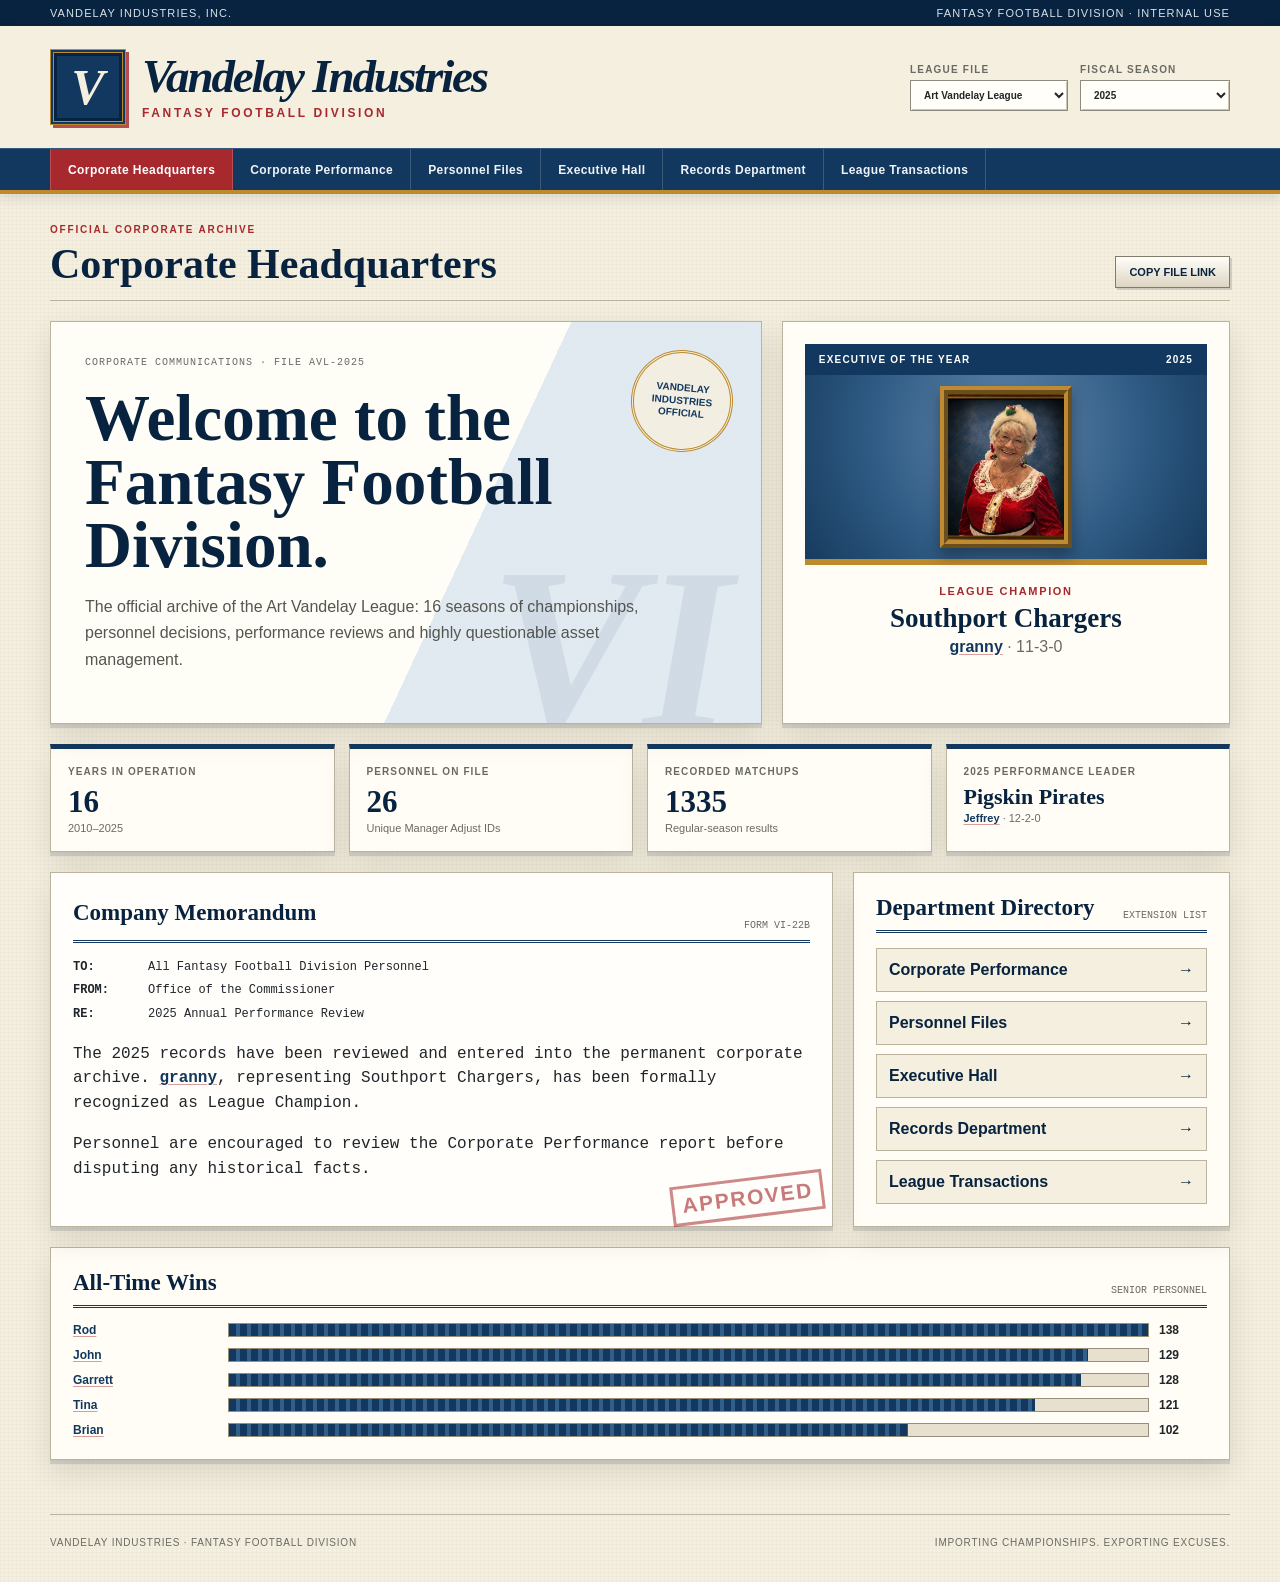
==== index.html @ 92fb3b3c "Deploy League Legacy Version 2" ====
<!doctype html>
<html lang="en">
<head>
  <meta charset="utf-8">
  <meta name="viewport" content="width=device-width, initial-scale=1">
  <meta name="description" content="Vandelay Industries Fantasy Football Division — official league archive.">
  <title>Vandelay Industries | Fantasy Football Division</title>
  <link rel="stylesheet" href="styles.css">
</head>
<body>
  <a class="skip-link" href="#content">Skip to league content</a>
  <div class="utility-strip">
    <div class="utility-inner">
      <span>Vandelay Industries, Inc.</span>
      <span class="utility-right">Fantasy Football Division · Internal Use</span>
    </div>
  </div>

  <header class="site-header">
    <div class="header-inner">
      <a class="wordmark" href="#overview" aria-label="Vandelay Industries home">
        <span class="wordmark-v">V</span>
        <span class="wordmark-copy">
          <strong>Vandelay Industries</strong>
          <small>Fantasy Football Division</small>
        </span>
      </a>

      <div class="header-controls">
        <label>
          <span>League File</span>
          <select id="leagueSelect"></select>
        </label>
        <label>
          <span>Fiscal Season</span>
          <select id="seasonSelect"></select>
        </label>
      </div>
    </div>

    <nav class="main-nav" aria-label="Primary navigation">
      <div class="nav-inner">
        <button class="nav-link active" data-view="overview">Corporate Headquarters</button>
        <button class="nav-link" data-view="standings">Corporate Performance</button>
        <button class="nav-link" data-view="managers">Personnel Files</button>
        <button class="nav-link" data-view="history">Executive Hall</button>
        <button class="nav-link" data-view="records">Records Department</button>
        <button class="nav-link" data-view="transactions">League Transactions</button>
      </div>
    </nav>
  </header>

  <main class="page-shell">
    <div class="page-heading">
      <div>
        <p class="kicker">Official corporate archive</p>
        <h1 id="pageTitle">Corporate Headquarters</h1>
      </div>
      <button id="shareButton" class="office-button">Copy File Link</button>
    </div>
    <section id="content" class="content" tabindex="-1" aria-live="polite"></section>
  </main>

  <footer class="site-footer">
    <div>Vandelay Industries · Fantasy Football Division</div>
    <div>Importing Championships. Exporting Excuses.</div>
  </footer>

  <script src="data/league-data.js"></script>
  <script src="app.js"></script>
</body>
</html>
---- styles.css ----
:root {
  --navy: #12385f;
  --navy-dark: #08233f;
  --navy-soft: #dce6ef;
  --red: #a7282d;
  --gold: #bd8a2c;
  --gold-light: #e3c97f;
  --paper: #f4efdf;
  --paper-deep: #e9e0c9;
  --ink: #20252a;
  --muted: #6a6a64;
  --line: #bcb39e;
  --white: #fffdf6;
  --shadow: 0 4px 0 rgba(8,35,63,.13), 0 12px 28px rgba(42,35,24,.12);
}

* { box-sizing: border-box; }
html { scroll-behavior: smooth; }
body {
  margin: 0;
  min-width: 320px;
  color: var(--ink);
  font-family: Arial, Helvetica, sans-serif;
  background-color: var(--paper);
  background-image:
    linear-gradient(rgba(110,94,60,.035) 1px, transparent 1px),
    linear-gradient(90deg, rgba(110,94,60,.025) 1px, transparent 1px);
  background-size: 4px 4px;
}
button, select { font: inherit; }

.utility-strip {
  background: var(--navy-dark);
  color: #d8e1ea;
  font-size: 11px;
  letter-spacing: .1em;
  text-transform: uppercase;
}
.utility-inner,
.header-inner,
.nav-inner,
.page-shell,
.site-footer {
  width: min(1180px, calc(100% - 36px));
  margin: 0 auto;
}
.utility-inner { display: flex; justify-content: space-between; padding: 7px 0; }

.site-header {
  background: var(--paper);
  border-bottom: 4px solid var(--gold);
  box-shadow: 0 4px 12px rgba(32,37,42,.12);
}
.header-inner {
  min-height: 122px;
  display: flex;
  align-items: center;
  justify-content: space-between;
  gap: 28px;
  padding: 18px 0;
}
.wordmark { display: flex; align-items: center; gap: 16px; color: inherit; text-decoration: none; }
.wordmark-v {
  width: 76px;
  height: 76px;
  display: grid;
  place-items: center;
  border: 4px double var(--gold);
  background: var(--navy);
  color: var(--paper);
  font-family: Georgia, "Times New Roman", serif;
  font-size: 50px;
  line-height: 1;
  font-weight: bold;
  font-style: italic;
  box-shadow: inset 0 0 0 3px var(--navy-dark), 3px 3px 0 rgba(167,40,45,.8);
}
.wordmark-copy { display: grid; }
.wordmark-copy strong {
  color: var(--navy-dark);
  font-family: Georgia, "Times New Roman", serif;
  font-size: clamp(28px, 4vw, 47px);
  line-height: .95;
  letter-spacing: -.045em;
  font-style: italic;
}
.wordmark-copy small {
  margin-top: 8px;
  color: var(--red);
  font-size: 12px;
  font-weight: 800;
  letter-spacing: .22em;
  text-transform: uppercase;
}
.header-controls { display: flex; gap: 12px; }
.header-controls label { display: grid; gap: 5px; color: var(--muted); font-size: 10px; font-weight: bold; letter-spacing: .12em; text-transform: uppercase; }
select {
  min-width: 150px;
  border: 1px solid #8d8a7f;
  border-radius: 0;
  background: #fffef8;
  color: var(--ink);
  padding: 8px 28px 8px 9px;
  box-shadow: inset 1px 1px 0 #fff, inset -1px -1px 0 #ccc4b3;
}

.main-nav { background: var(--navy); border-top: 1px solid #31577d; }
.nav-inner { display: flex; overflow-x: auto; }
.nav-link {
  border: 0;
  border-right: 1px solid rgba(255,255,255,.18);
  background: transparent;
  color: #eef3f7;
  padding: 14px 17px 13px;
  white-space: nowrap;
  cursor: pointer;
  font-size: 12px;
  font-weight: 800;
  letter-spacing: .035em;
}
.nav-link:first-child { border-left: 1px solid rgba(255,255,255,.18); }
.nav-link:hover,
.nav-link.active { background: var(--red); color: #fff; }

.page-shell { padding: 30px 0 54px; }
.page-heading {
  display: flex;
  justify-content: space-between;
  align-items: end;
  gap: 20px;
  margin-bottom: 20px;
  padding-bottom: 12px;
  border-bottom: 1px solid var(--line);
}
.kicker { margin: 0 0 5px; color: var(--red); font-size: 10px; font-weight: 900; letter-spacing: .18em; text-transform: uppercase; }
h1, h2, h3 { font-family: Georgia, "Times New Roman", serif; }
h1 { margin: 0; color: var(--navy-dark); font-size: clamp(28px, 4vw, 42px); }
.office-button {
  border: 1px solid #807b6d;
  border-radius: 0;
  background: linear-gradient(#fffef8, #ddd5c3);
  color: var(--navy-dark);
  padding: 9px 13px;
  cursor: pointer;
  font-size: 11px;
  font-weight: 800;
  text-transform: uppercase;
  box-shadow: 2px 2px 0 rgba(0,0,0,.14);
}
.office-button:active { transform: translate(1px,1px); box-shadow: 1px 1px 0 rgba(0,0,0,.14); }

.content { min-height: 520px; }
.headquarters-grid { display: grid; grid-template-columns: 1.35fr .85fr; gap: 20px; }
.corporate-hero,
.paper-panel,
.stat-card,
.file-card {
  border: 1px solid var(--line);
  background: var(--white);
  box-shadow: var(--shadow);
}
.corporate-hero {
  position: relative;
  overflow: hidden;
  min-height: 310px;
  padding: 34px;
  background:
    linear-gradient(115deg, rgba(255,253,246,.98) 0 58%, rgba(220,230,239,.85) 58%),
    var(--white);
}
.corporate-hero::before {
  content: "VI";
  position: absolute;
  right: 4%;
  bottom: -42px;
  color: rgba(18,56,95,.08);
  font-family: Georgia, "Times New Roman", serif;
  font-size: 230px;
  font-style: italic;
  font-weight: bold;
  line-height: 1;
}
.document-code { color: var(--muted); font: 10px/1.4 "Courier New", monospace; letter-spacing: .1em; text-transform: uppercase; }
.hero-title { max-width: 650px; margin: 17px 0 12px; color: var(--navy-dark); font-size: clamp(35px, 5.5vw, 65px); line-height: .98; }
.hero-copy { max-width: 590px; color: #55564f; line-height: 1.65; }
.hero-seal {
  position: absolute;
  right: 28px;
  top: 28px;
  width: 102px;
  height: 102px;
  display: grid;
  place-items: center;
  border: 3px double var(--gold);
  border-radius: 50%;
  color: var(--navy);
  background: rgba(244,239,223,.9);
  font-size: 10px;
  font-weight: 900;
  line-height: 1.25;
  text-align: center;
  text-transform: uppercase;
  transform: rotate(5deg);
}

.champion-panel { padding: 0; overflow: hidden; }
.panel-ribbon {
  display: flex;
  justify-content: space-between;
  align-items: center;
  background: var(--navy);
  color: #fff;
  padding: 10px 14px;
  font-size: 10px;
  font-weight: 900;
  letter-spacing: .12em;
  text-transform: uppercase;
}
.champion-portrait {
  position: relative;
  height: 190px;
  display: grid;
  place-items: center;
  background:
    radial-gradient(circle at 50% 30%, #6388ae 0, #2e5a83 58%, #173b5e 100%);
  border-bottom: 6px solid var(--gold);
}
.portrait-placeholder {
  width: 120px;
  height: 145px;
  display: grid;
  place-items: center;
  border: 8px ridge #bf8b32;
  background: #e8e0ce;
  color: var(--navy-dark);
  font-family: Georgia, serif;
  font-size: 45px;
  font-weight: bold;
  box-shadow: 0 8px 14px rgba(0,0,0,.35);
}
.champion-copy { padding: 20px; text-align: center; }
.champion-copy .year { color: var(--red); font-size: 11px; font-weight: 900; letter-spacing: .15em; text-transform: uppercase; }
.champion-copy h2 { margin: 6px 0 4px; color: var(--navy-dark); font-size: 27px; }
.champion-copy p { margin: 0; color: var(--muted); }

.stats-grid { display: grid; grid-template-columns: repeat(4, 1fr); gap: 14px; margin: 20px 0; }
.stat-card { padding: 17px; border-top: 5px solid var(--navy); }
.stat-label { color: var(--muted); font-size: 10px; font-weight: 900; letter-spacing: .11em; text-transform: uppercase; }
.stat-value { margin: 7px 0 2px; color: var(--navy-dark); font-family: Georgia, serif; font-size: 31px; font-weight: bold; }
.stat-note { color: var(--muted); font-size: 11px; }

.lower-grid { display: grid; grid-template-columns: 1.35fr .65fr; gap: 20px; }
.paper-panel { padding: 22px; }
.panel-heading {
  display: flex;
  justify-content: space-between;
  align-items: end;
  gap: 12px;
  margin-bottom: 15px;
  padding-bottom: 9px;
  border-bottom: 3px double var(--navy);
}
.panel-heading h2 { margin: 0; color: var(--navy-dark); font-size: 23px; }
.panel-heading span { color: var(--muted); font: 10px "Courier New", monospace; text-transform: uppercase; }
.memo {
  position: relative;
  min-height: 230px;
  background: #fffefa;
  font-family: "Courier New", monospace;
  line-height: 1.55;
}
.memo::after {
  content: "APPROVED";
  position: absolute;
  right: 8px;
  bottom: 8px;
  border: 3px solid rgba(167,40,45,.55);
  color: rgba(167,40,45,.62);
  padding: 5px 8px;
  font: bold 21px Arial, sans-serif;
  letter-spacing: .08em;
  transform: rotate(-7deg);
}
.memo-meta { display: grid; grid-template-columns: 70px 1fr; gap: 5px; margin-bottom: 18px; font-size: 12px; }
.department-links { display: grid; gap: 9px; }
.department-link {
  display: flex;
  align-items: center;
  justify-content: space-between;
  border: 1px solid var(--line);
  background: var(--paper);
  color: var(--navy-dark);
  padding: 12px;
  cursor: pointer;
  text-align: left;
  font-weight: 800;
}
.department-link:hover { border-color: var(--red); color: var(--red); }

.table-panel { padding: 0; overflow: hidden; }
.table-panel .panel-heading { margin: 0; padding: 18px 20px 11px; }
.table-wrap { overflow-x: auto; }
table { width: 100%; min-width: 760px; border-collapse: collapse; background: #fffef8; }
th {
  background: var(--navy);
  color: #fff;
  font-size: 10px;
  letter-spacing: .1em;
  text-align: left;
  text-transform: uppercase;
}
th, td { padding: 11px 13px; border-right: 1px solid #d2c9b6; border-bottom: 1px solid #d2c9b6; }
tbody tr:nth-child(even) { background: #f3eedf; }
tbody tr:hover { background: #e3ebf2; }
.rank-cell { width: 34px; height: 26px; display: grid; place-items: center; border: 1px solid #9b927f; background: #e8e0ce; font-weight: bold; }
.rank-cell.first { background: var(--gold-light); border-color: var(--gold); }
.manager-cell { display: flex; align-items: center; gap: 10px; font-weight: bold; }
.employee-badge {
  width: 34px;
  height: 38px;
  display: grid;
  place-items: center;
  border: 1px solid var(--navy);
  background: var(--navy-soft);
  color: var(--navy-dark);
  font-size: 11px;
  font-weight: 900;
}
.title-badge { display: inline-block; border: 1px solid var(--gold); background: #f7ecc9; color: #6d4a10; padding: 4px 7px; font-size: 10px; font-weight: 900; text-transform: uppercase; }

.file-grid { display: grid; grid-template-columns: repeat(3, 1fr); gap: 16px; }
.file-card { position: relative; padding: 20px; border-top: 7px solid var(--navy); }
.file-card::before { content: "CONFIDENTIAL"; position: absolute; right: 12px; top: 10px; color: rgba(167,40,45,.45); font-size: 9px; font-weight: 900; transform: rotate(4deg); }
.file-card h3 { margin: 12px 0 7px; color: var(--navy-dark); font-size: 24px; }
.file-card p { margin: 3px 0; color: var(--muted); font-size: 12px; }
.record-grid { display: grid; grid-template-columns: repeat(3, 1fr); gap: 16px; }
.record-card { min-height: 154px; border-left: 9px solid var(--red); }
.record-card .stat-value { font-size: 26px; }
.bar-chart { display: grid; gap: 11px; }
.bar-row { display: grid; grid-template-columns: minmax(100px,145px) 1fr 48px; align-items: center; gap: 10px; font-size: 12px; }
.bar-track { height: 14px; border: 1px solid #978e7b; background: #e8e0ce; }
.bar-fill { display: block; height: 100%; background: repeating-linear-gradient(90deg, var(--navy), var(--navy) 7px, #315f89 7px, #315f89 11px); }
.empty { padding: 40px; color: var(--muted); text-align: center; }

.site-footer {
  display: flex;
  justify-content: space-between;
  gap: 20px;
  padding: 22px 0 34px;
  border-top: 1px solid var(--line);
  color: var(--muted);
  font-size: 10px;
  letter-spacing: .08em;
  text-transform: uppercase;
}

@media (max-width: 900px) {
  .header-inner { align-items: flex-start; flex-direction: column; }
  .header-controls { width: 100%; }
  .header-controls label { flex: 1; }
  .header-controls select { width: 100%; }
  .headquarters-grid, .lower-grid { grid-template-columns: 1fr; }
  .stats-grid { grid-template-columns: repeat(2, 1fr); }
  .file-grid, .record-grid { grid-template-columns: repeat(2, 1fr); }
}
@media (max-width: 620px) {
  .utility-right { display: none; }
  .utility-inner { justify-content: center; }
  .wordmark-v { width: 58px; height: 58px; font-size: 38px; }
  .wordmark-copy strong { font-size: 29px; }
  .wordmark-copy small { font-size: 9px; letter-spacing: .15em; }
  .header-controls { flex-direction: column; }
  .page-heading { align-items: stretch; flex-direction: column; }
  .office-button { align-self: flex-start; }
  .corporate-hero { padding: 25px; }
  .hero-seal { display: none; }
  .stats-grid, .file-grid, .record-grid { grid-template-columns: 1fr; }
  .site-footer { flex-direction: column; }
}


/* Version 2: sortable Corporate Performance controls */
.sortable-th { padding: 0; }
.sort-button {
  width: 100%;
  min-height: 42px;
  display: flex;
  align-items: center;
  justify-content: space-between;
  gap: 10px;
  padding: 10px 12px;
  border: 0;
  background: transparent;
  color: inherit;
  font: inherit;
  font-weight: 700;
  text-align: left;
  text-transform: inherit;
  letter-spacing: inherit;
  cursor: pointer;
}
.sort-button:hover,
.sort-button:focus-visible { background: rgba(255,255,255,.14); outline: none; }
.sort-button span { font-size: 10px; opacity: .8; }
.sortable-th[aria-sort="ascending"] .sort-button,
.sortable-th[aria-sort="descending"] .sort-button { background: rgba(255,255,255,.1); }

/* Version 2 Batch 3: linked personnel dossiers and executive portraits */
a.manager-link { color: var(--navy); font-weight: 800; text-decoration: underline; text-decoration-color: rgba(167,40,45,.45); text-underline-offset: 2px; }
a.manager-link:hover { color: var(--red); }
.champion-photo { width: 132px; height: 162px; object-fit: cover; border: 8px ridge #bf8b32; box-shadow: 0 8px 14px rgba(0,0,0,.35); }
.employee-photo { width: 44px; height: 52px; object-fit: cover; border: 2px solid var(--gold); flex: 0 0 auto; }
.manager-card-link { color: inherit; text-decoration: none; }
.manager-card-link:hover strong { color: var(--red); text-decoration: underline; }
.hall-card { max-width: 360px; text-align: center; }
.hall-portrait-link { display: block; margin: 14px -20px 16px; padding: 18px; background: radial-gradient(circle at 50% 30%,#6388ae 0,#2e5a83 58%,#173b5e 100%); border-bottom: 4px solid var(--gold); }
.hall-portrait { width: 130px; height: 160px; object-fit: cover; border: 6px ridge #bf8b32; box-shadow: 0 8px 14px rgba(0,0,0,.35); }
.title-badge { display: inline-block; }
.all-time-panel { margin-top: 20px; }
.small-stat { font-size: 22px; }
.two-stats { grid-template-columns: repeat(2,1fr); }
.personnel-dossier { display: grid; gap: 20px; }
.dossier-header { position: relative; display: grid; grid-template-columns: 180px 1fr auto; align-items: center; gap: 24px; overflow: hidden; border-top: 7px solid var(--navy); }
.dossier-portrait { width: 170px; height: 208px; object-fit: cover; border: 7px ridge var(--gold); box-shadow: 5px 6px 0 rgba(8,35,63,.16); }
.dossier-identity h2 { margin: 8px 0 2px; color: var(--navy-dark); font-size: clamp(34px,5vw,58px); line-height: 1; }
.dossier-identity p { color: var(--muted); font-weight: 700; }
.dossier-badges { display: flex; flex-wrap: wrap; gap: 8px; }
.dossier-badges span, .tag-list span { border: 1px solid var(--line); background: var(--paper); padding: 6px 9px; color: var(--navy-dark); font-size: 11px; font-weight: 800; }
.dossier-stamp { border: 4px double rgba(167,40,45,.75); color: rgba(167,40,45,.78); padding: 12px; font: 900 18px/1.15 "Courier New",monospace; text-align: center; transform: rotate(-5deg); }
.dossier-stats { margin: 0; }
.dossier-grid { display: grid; grid-template-columns: 1.2fr .8fr; gap: 20px; }
.assignment-card { border-left: 5px solid var(--gold); background: var(--paper); padding: 14px 16px; }
.assignment-card h3 { margin: 0 0 7px; color: var(--navy-dark); font-size: 24px; }
.assignment-card p { margin: 5px 0; line-height: 1.5; }
.secondary-heading { margin-top: 24px; }
.tag-list { display: flex; flex-wrap: wrap; gap: 7px; }
.appointment-row { display: grid; grid-template-columns: 52px 1fr auto; gap: 10px; align-items: center; border-bottom: 1px solid var(--line); padding: 11px 4px; color: var(--ink); text-decoration: none; }
.appointment-row:hover { background: var(--paper); color: var(--red); }
.career-ledger { margin-top: 0; }
.season-jump { border: 0; background: transparent; color: var(--navy); font-weight: 900; text-decoration: underline; cursor: pointer; }
.selected-season-row { background: rgba(189,138,44,.14); }
.empty.compact { min-height: 0; padding: 22px; }
@media (max-width: 820px) { .dossier-header { grid-template-columns: 120px 1fr; } .dossier-portrait { width: 115px; height: 145px; } .dossier-stamp { grid-column: 1 / -1; justify-self: start; } .dossier-grid { grid-template-columns: 1fr; } }
@media (max-width: 560px) { .dossier-header { grid-template-columns: 1fr; text-align: center; } .dossier-portrait { justify-self: center; } .dossier-stamp { justify-self: center; } .dossier-badges { justify-content: center; } .two-stats { grid-template-columns: 1fr; } }

/* Approved Executive Hall portrait treatment */
.executive-portrait,
.employee-photo,
.champion-photo,
.hall-portrait,
.dossier-portrait {
  object-position: center 28%;
  background: #173b5e;
}
.hall-card {
  max-width: 520px;
  border: 1px solid rgba(179,126,35,.65);
  box-shadow: 0 18px 45px rgba(17,10,3,.22);
}
.hall-portrait-link {
  margin: 14px -20px 20px;
  padding: 22px;
  background: linear-gradient(135deg,#21160d,#5a3517 48%,#1a110a);
  border-top: 1px solid #d0a64d;
  border-bottom: 1px solid #d0a64d;
}
.hall-portrait {
  width: min(100%, 360px);
  height: 420px;
  object-fit: cover;
  object-position: center 24%;
  border: 10px ridge #b98428;
  box-shadow: 0 12px 24px rgba(0,0,0,.48), inset 0 0 0 2px #f2d47a;
}

/* Executive Hall — custom portrait treatment */
.executive-hall{max-width:980px;margin:0 auto;padding:28px 34px 38px;border:10px ridge #3a2414;background:radial-gradient(circle at 50% 22%,rgba(112,67,29,.3),transparent 42%),repeating-linear-gradient(90deg,#20140c 0,#2c1b0f 4px,#1b1009 9px);box-shadow:0 20px 42px rgba(0,0,0,.45),inset 0 0 0 2px #8b6422;color:#d9ad54}.hall-masthead{display:grid;grid-template-columns:1fr auto 1fr;gap:22px;align-items:center;text-align:center;text-transform:uppercase}.hall-masthead span{height:2px;background:linear-gradient(90deg,transparent,#d0a23f)}.hall-masthead span:last-child{background:linear-gradient(90deg,#d0a23f,transparent)}.hall-masthead h2{margin:0;font-family:Georgia,serif;font-size:clamp(2.2rem,6vw,4.4rem);font-weight:500;letter-spacing:.1em;text-shadow:0 3px 2px #000}.hall-masthead p{margin:3px 0 18px;letter-spacing:.18em;font-family:Georgia,serif}.champion-plaque{max-width:760px;margin:auto}.hall-frame{padding:18px;border:16px ridge #b27a20;background:#0f1721;box-shadow:0 10px 18px #000,inset 0 0 0 4px #e0b95f}.hall-frame a{display:block;aspect-ratio:4/3;overflow:hidden;background:radial-gradient(circle,#315d87,#102d49)}.hall-portrait{width:100%;height:100%;object-fit:cover;object-position:center 35%;border:0;box-shadow:none}.hall-nameplate{position:relative;margin:18px auto 0;padding:14px 36px 16px;max-width:680px;text-align:center;border:5px ridge #9c6d22;background:linear-gradient(145deg,#181817,#080808);box-shadow:0 8px 14px #000;color:#d9ad54;font-family:Georgia,serif;text-transform:uppercase}.hall-nameplate:before,.hall-nameplate:after{content:"";position:absolute;top:14px;width:16px;height:16px;border-radius:50%;background:radial-gradient(circle at 35% 30%,#fff0a0,#b16e00 45%,#3b2100 75%);box-shadow:0 0 0 2px #181000}.hall-nameplate:before{left:16px}.hall-nameplate:after{right:16px}.hall-nameplate h3{margin:0;font-size:clamp(2rem,5vw,3.5rem);font-weight:500;letter-spacing:.08em}.hall-rule{width:70%;height:1px;margin:4px auto 8px;background:#d9ad54}.hall-title{margin:0;font-size:1.25rem;letter-spacing:.08em}.hall-team{margin:5px 0;font-style:italic;font-size:1.15rem}.hall-record{margin:0;font-size:.96rem;letter-spacing:.04em}@media(max-width:650px){.executive-hall{padding:20px 14px 26px}.hall-masthead{grid-template-columns:1fr}.hall-masthead span{display:none}.hall-frame{padding:9px;border-width:9px}.hall-nameplate{padding:12px 26px}.hall-record{font-size:.78rem}}


/* Version 2 final QA and accessibility polish */
.skip-link {
  position: fixed;
  left: 12px;
  top: -60px;
  z-index: 1000;
  padding: 10px 14px;
  background: var(--white);
  color: var(--navy-dark);
  border: 2px solid var(--gold);
  font-weight: 800;
  text-decoration: none;
}
.skip-link:focus { top: 12px; }
button:focus-visible,
select:focus-visible,
a:focus-visible {
  outline: 3px solid var(--gold);
  outline-offset: 2px;
}
.manager-card-link { display: block; border-radius: 1px; }
.manager-card-link:focus-visible { outline-offset: 4px; }
.hall-frame a:focus-visible { outline-color: #f3cf71; outline-offset: 5px; }
@media (prefers-reduced-motion: reduce) {
  html { scroll-behavior: auto; }
  *, *::before, *::after { scroll-behavior: auto !important; transition-duration: .01ms !important; animation-duration: .01ms !important; }
}
@media (max-width: 620px) {
  .utility-inner, .header-inner, .nav-inner, .page-shell, .site-footer { width: min(100% - 22px, 1180px); }
  .nav-inner { width: 100%; padding-inline: 11px; }
  .nav-link { padding-inline: 13px; }
  .panel-heading { align-items: flex-start; flex-direction: column; }
  .appointment-row { grid-template-columns: 48px 1fr; }
  .appointment-row span:last-child { grid-column: 2; }
  .hall-title { font-size: 1rem; }
  .hall-team { font-size: .98rem; }
}
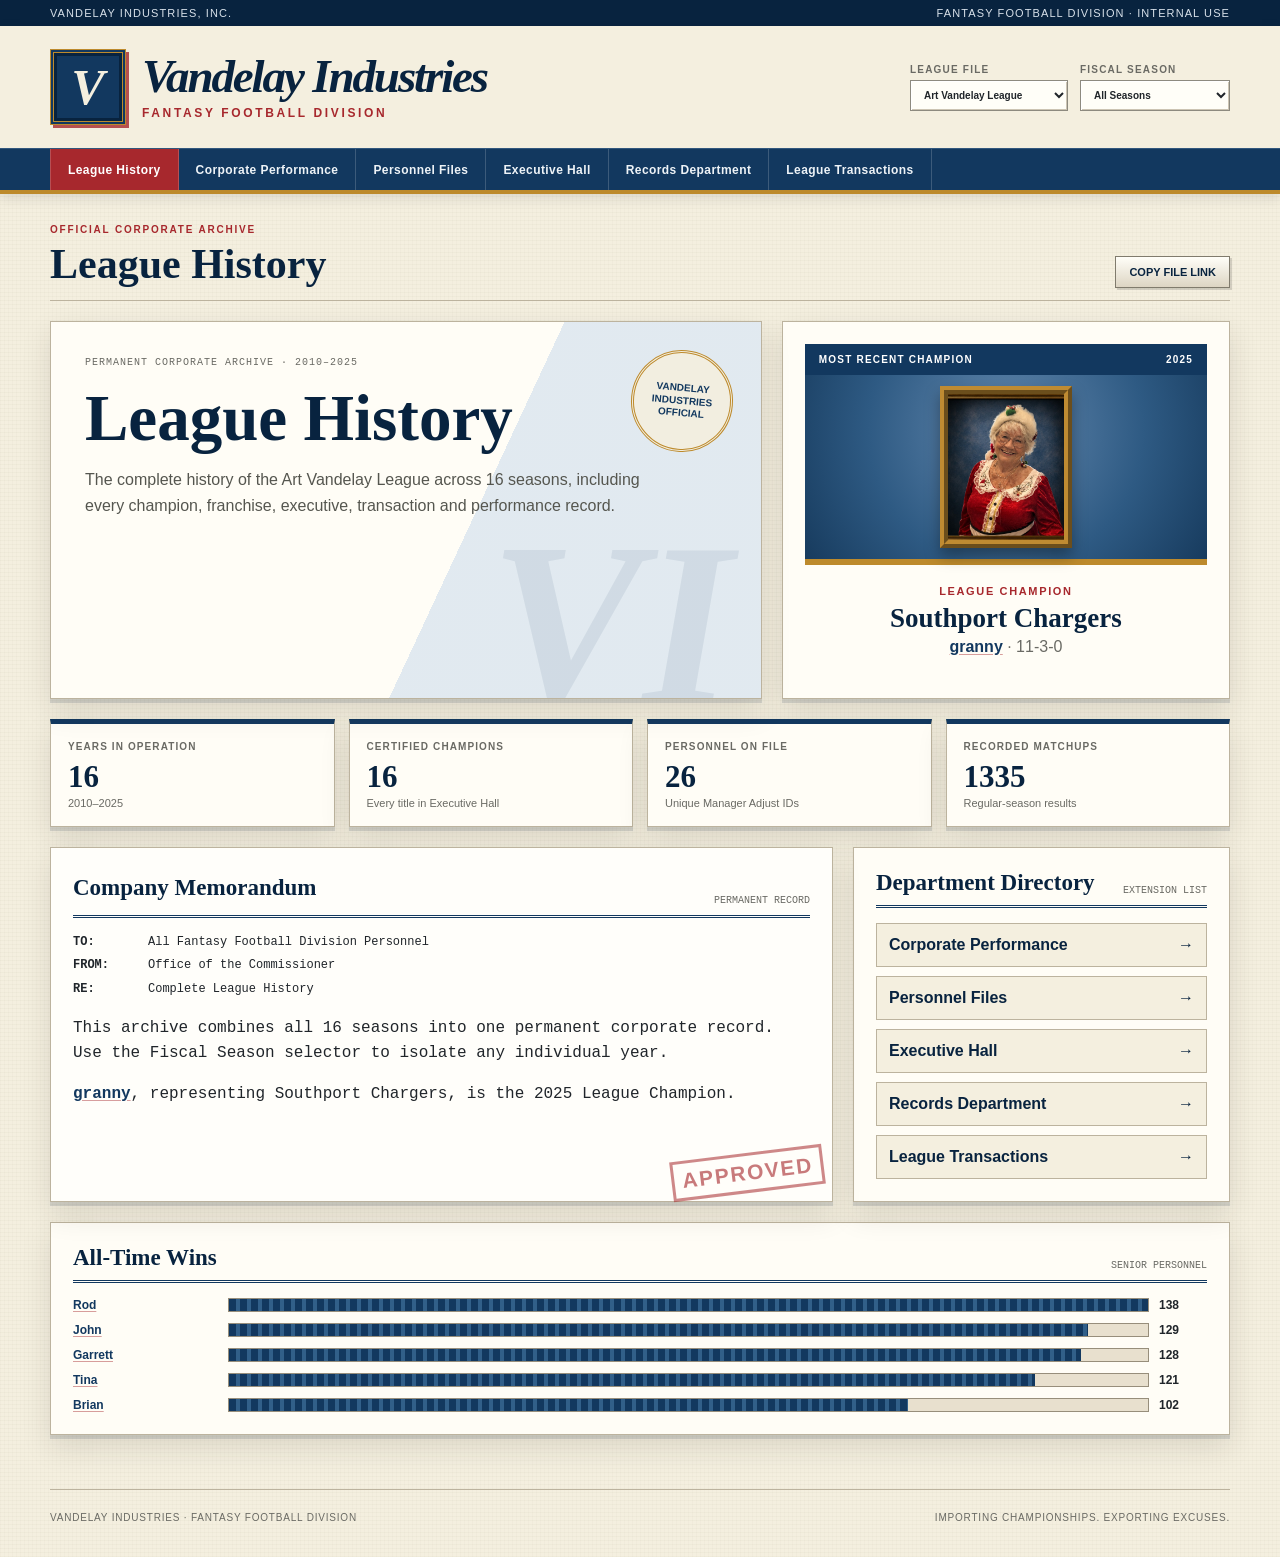
==== commit b0cb583a: "League Legacy v3 - QA Round 1 Fixes" ====
--- a/index.html
+++ b/index.html
@@ -40,7 +40,7 @@
 
     <nav class="main-nav" aria-label="Primary navigation">
       <div class="nav-inner">
-        <button class="nav-link active" data-view="overview">Corporate Headquarters</button>
+        <button class="nav-link active" data-view="overview">League History</button>
         <button class="nav-link" data-view="standings">Corporate Performance</button>
         <button class="nav-link" data-view="managers">Personnel Files</button>
         <button class="nav-link" data-view="history">Executive Hall</button>
@@ -54,7 +54,7 @@
     <div class="page-heading">
       <div>
         <p class="kicker">Official corporate archive</p>
-        <h1 id="pageTitle">Corporate Headquarters</h1>
+        <h1 id="pageTitle">League History</h1>
       </div>
       <button id="shareButton" class="office-button">Copy File Link</button>
     </div>
--- a/styles.css
+++ b/styles.css
@@ -514,3 +514,40 @@
   .hall-title { font-size: 1rem; }
   .hall-team { font-size: .98rem; }
 }
+
+/* Version 2.1 — all-seasons history and cleaner personnel dossiers */
+.dossier-header { grid-template-columns: 108px 1fr auto; }
+.dossier-id-card {
+  width: 92px;
+  min-height: 112px;
+  display: grid;
+  place-items: center;
+  align-content: center;
+  gap: 8px;
+  padding: 10px 8px;
+  border: 3px double var(--navy);
+  background: linear-gradient(160deg, #f8f2df, #e8dcc0);
+  box-shadow: 4px 5px 0 rgba(8,35,63,.14);
+  color: var(--navy-dark);
+  font-family: Georgia, serif;
+}
+.dossier-id-card span { font-size: 36px; line-height: 1; font-weight: 800; }
+.dossier-id-card small { max-width: 82px; overflow-wrap: anywhere; text-align: center; font: 700 9px/1.2 "Courier New", monospace; }
+.co-owner-line { padding: 8px 10px; border: 1px solid var(--gold); background: rgba(189,138,44,.12); }
+.hall-gallery { display: grid; grid-template-columns: repeat(2, minmax(0, 1fr)); gap: 32px 24px; align-items: start; }
+.hall-gallery.single { grid-template-columns: minmax(0, 760px); justify-content: center; }
+.hall-gallery .champion-plaque { width: 100%; margin: 0; }
+.hall-gallery:not(.single) .hall-frame { padding: 10px; border-width: 10px; }
+.hall-gallery:not(.single) .hall-nameplate { padding: 12px 30px 14px; }
+.hall-gallery:not(.single) .hall-nameplate h3 { font-size: clamp(1.4rem, 3vw, 2.3rem); }
+.hall-gallery:not(.single) .hall-title { font-size: 1rem; }
+.hall-gallery:not(.single) .hall-record { font-size: .78rem; }
+@media (max-width: 820px) {
+  .dossier-header { grid-template-columns: 90px 1fr; }
+  .dossier-id-card { width: 78px; min-height: 94px; }
+  .hall-gallery { grid-template-columns: 1fr; }
+}
+@media (max-width: 560px) {
+  .dossier-header { grid-template-columns: 1fr; }
+  .dossier-id-card { justify-self: center; }
+}
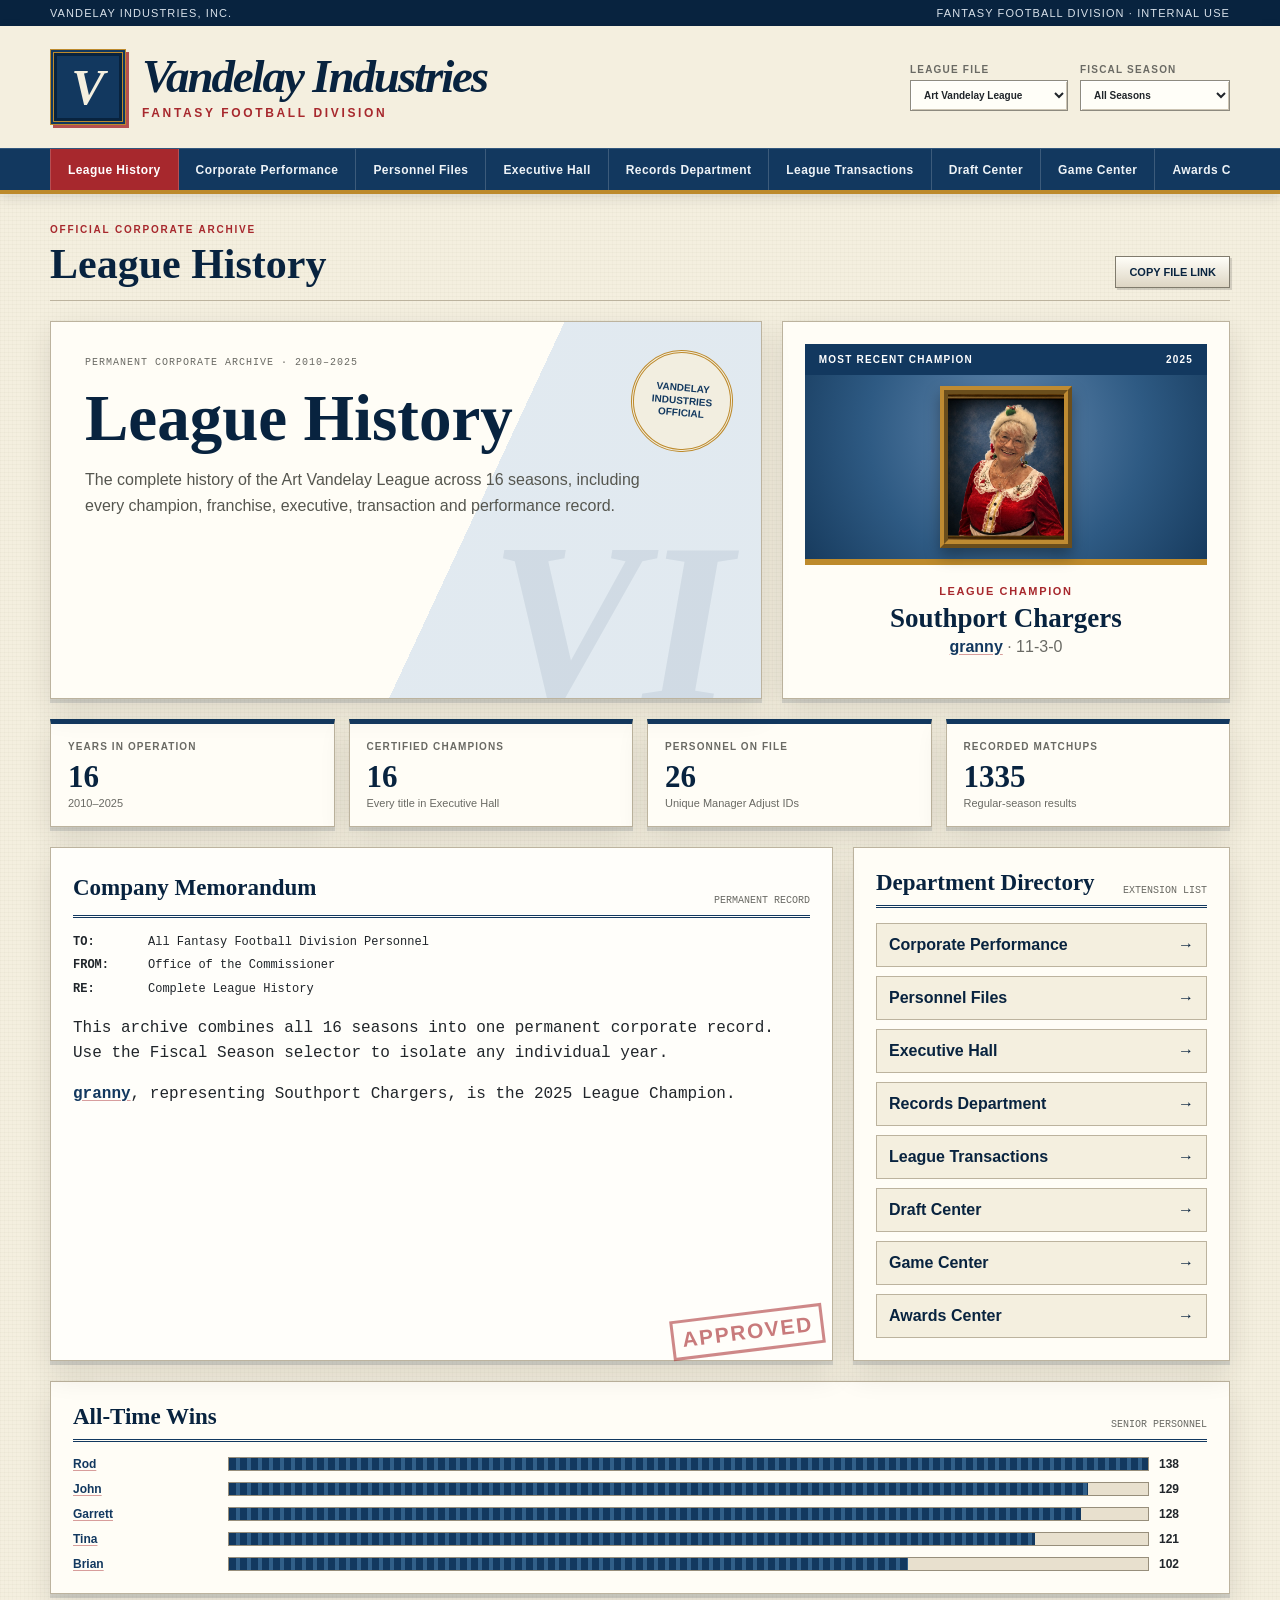
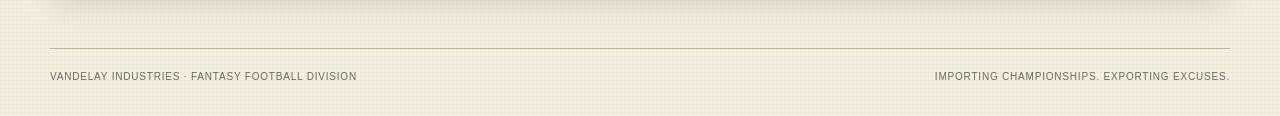
==== commit 969d3e90: "Implement two-theme architecture and Florida Man UI" ====
--- a/index.html
+++ b/index.html
@@ -3,7 +3,7 @@
 <head>
   <meta charset="utf-8">
   <meta name="viewport" content="width=device-width, initial-scale=1">
-  <meta name="description" content="Vandelay Industries Fantasy Football Division — official league archive.">
+  <meta id="siteDescription" name="description" content="Vandelay Industries Fantasy Football Division — official league archive.">
   <title>Vandelay Industries | Fantasy Football Division</title>
   <link rel="stylesheet" href="styles.css">
 </head>
@@ -11,28 +11,29 @@
   <a class="skip-link" href="#content">Skip to league content</a>
   <div class="utility-strip">
     <div class="utility-inner">
-      <span>Vandelay Industries, Inc.</span>
-      <span class="utility-right">Fantasy Football Division · Internal Use</span>
+      <span id="utilityBrand">Vandelay Industries, Inc.</span>
+      <span id="utilityTagline" class="utility-right">Fantasy Football Division · Internal Use</span>
     </div>
   </div>
 
   <header class="site-header">
     <div class="header-inner">
-      <a class="wordmark" href="#overview" aria-label="Vandelay Industries home">
+      <a id="wordmarkLink" class="wordmark" href="#overview" aria-label="Vandelay Industries home">
         <span class="wordmark-v">V</span>
+        <img class="florida-masthead-art" src="assets/branding/league-of-losers-masthead.svg" alt="Florida Man Fantasy Football League — League of Losers">
         <span class="wordmark-copy">
-          <strong>Vandelay Industries</strong>
-          <small>Fantasy Football Division</small>
+          <strong id="brandTitle">Vandelay Industries</strong>
+          <small id="brandSubtitle">Fantasy Football Division</small>
         </span>
       </a>
 
       <div class="header-controls">
         <label>
-          <span>League File</span>
+          <span id="leagueSelectLabel">League File</span>
           <select id="leagueSelect"></select>
         </label>
         <label>
-          <span>Fiscal Season</span>
+          <span id="seasonSelectLabel">Fiscal Season</span>
           <select id="seasonSelect"></select>
         </label>
       </div>
@@ -46,6 +47,10 @@
         <button class="nav-link" data-view="history">Executive Hall</button>
         <button class="nav-link" data-view="records">Records Department</button>
         <button class="nav-link" data-view="transactions">League Transactions</button>
+        <button class="nav-link" data-view="draft">Draft Center</button>
+        <button class="nav-link" data-view="games">Game Center</button>
+        <button class="nav-link" data-view="awards">Awards Center</button>
+        <button class="nav-link" data-view="search">Archive Search</button>
       </div>
     </nav>
   </header>
@@ -53,20 +58,27 @@
   <main class="page-shell">
     <div class="page-heading">
       <div>
-        <p class="kicker">Official corporate archive</p>
+        <p id="pageKicker" class="kicker">Official corporate archive</p>
         <h1 id="pageTitle">League History</h1>
       </div>
       <button id="shareButton" class="office-button">Copy File Link</button>
     </div>
+    <div class="florida-page-decor" aria-hidden="true"><img class="florida-palm florida-palm-left" src="assets/florida/palm.svg" alt=""><img class="florida-palm florida-palm-right" src="assets/florida/palm.svg" alt=""><span class="florida-stamp stamp-one">PUBLIC RECORD</span><span class="florida-stamp stamp-two">QUESTIONABLE DECISIONS</span></div>
     <section id="content" class="content" tabindex="-1" aria-live="polite"></section>
   </main>
 
   <footer class="site-footer">
-    <div>Vandelay Industries · Fantasy Football Division</div>
-    <div>Importing Championships. Exporting Excuses.</div>
+    <div id="footerBrand">Vandelay Industries · Fantasy Football Division</div>
+    <div id="footerTagline">Importing Championships. Exporting Excuses.</div>
+    <div class="florida-footer-scene" aria-hidden="true"><img src="assets/florida/gator-mascot.svg" alt=""><span>NO SHIRT · NO SHOES · NO GOOD DRAFT PICKS</span></div>
   </footer>
 
   <script src="data/league-data.js"></script>
+  <script src="data/archive-data.js"></script>
+  <script src="data/draft-data.js"></script>
+  <script src="data/game-data.js"></script>
+  <script src="data/awards-data.js"></script>
+  <script src="data/search-data.js"></script>
   <script src="app.js"></script>
 </body>
 </html>
--- a/styles.css
+++ b/styles.css
@@ -551,3 +551,887 @@
   .dossier-header { grid-template-columns: 1fr; }
   .dossier-id-card { justify-self: center; }
 }
+
+/* v4 — Personnel Files are intentionally text-only. Portraits remain exclusive to Executive Hall. */
+.manager-cell {
+  grid-template-columns: 1fr;
+}
+.manager-cell .employee-photo {
+  display: none !important;
+}
+
+/* v5 corrections: portrait only on individual files; original Hall cards stay intact */
+.dossier-header { grid-template-columns: 180px 1fr auto; }
+.dossier-portrait-link { display:block; width:170px; align-self:center; }
+.dossier-portrait { display:block; width:170px; height:226px; object-fit:cover; object-position:center top; border:7px ridge var(--gold); box-shadow:5px 6px 0 rgba(8,35,63,.16); background:#173b5e; }
+.hall-original-gallery { display:grid; grid-template-columns:repeat(2,minmax(0,1fr)); gap:28px; align-items:start; }
+.hall-original-gallery.single { grid-template-columns:minmax(0,760px); justify-content:center; }
+.hall-original-card { margin:0; }
+.hall-original-card a { display:block; }
+.hall-original-card img { display:block; width:100%; height:auto; object-fit:contain; border:0; box-shadow:0 14px 24px rgba(0,0,0,.42); }
+@media (max-width:820px){
+  .dossier-header { grid-template-columns:120px 1fr; }
+  .dossier-portrait-link,.dossier-portrait { width:115px; }
+  .dossier-portrait { height:153px; }
+  .hall-original-gallery { grid-template-columns:1fr; }
+}
+@media (max-width:560px){
+  .dossier-header { grid-template-columns:1fr; text-align:center; }
+  .dossier-portrait-link { justify-self:center; }
+}
+
+/* v8 release candidate: championship-driven Executive Hall portrait consistency */
+.hall-gallery .hall-frame a {
+  aspect-ratio: 4 / 5;
+}
+.hall-gallery .hall-portrait {
+  width: 100%;
+  height: 100%;
+  object-fit: cover;
+  object-position: center top;
+}
+
+/* Batch 9 — Draft Center */
+.draft-source-note{margin:0 0 20px;padding:14px 18px;border:1px solid var(--gold);border-left:6px solid var(--gold);background:rgba(189,138,44,.11);font-family:Georgia,serif;line-height:1.5}
+.draft-grid{display:grid;grid-template-columns:minmax(0,1.55fr) minmax(280px,.85fr);gap:22px;margin-top:22px;align-items:start}
+.draft-grid>.table-panel{min-width:0}
+.draft-board{display:grid;gap:9px;padding:18px}
+.draft-slot{display:grid;grid-template-columns:52px minmax(0,1fr) auto;gap:13px;align-items:center;padding:11px 13px;border:1px solid rgba(8,35,63,.25);background:#fbf8ed;box-shadow:2px 2px 0 rgba(8,35,63,.08)}
+.draft-number{display:grid;place-items:center;width:42px;height:42px;border-radius:50%;background:var(--navy);color:#fff;font:800 1.1rem Georgia,serif}
+.draft-slot strong,.draft-slot small{display:block}.draft-slot small{margin-top:3px}.draft-finish{font:700 .75rem/1.2 "Courier New",monospace;text-transform:uppercase;color:var(--navy)}
+.keeper-rating{display:inline-block;padding:3px 7px;border:1px solid currentColor;font:700 .7rem/1 "Courier New",monospace;text-transform:uppercase}.keeper-rating.good{color:#28613d;background:#e8f4eb}.keeper-rating.bad{color:#8b2b24;background:#f8e8e5}.keeper-rating.neutral,.keeper-rating.unrated{color:#665522;background:#f5f0dc}
+.keeper-position-list{padding:8px 18px 18px}.keeper-position-list>div{display:flex;justify-content:space-between;padding:10px 0;border-bottom:1px dotted rgba(8,35,63,.3)}
+@media(max-width:900px){.draft-grid{grid-template-columns:1fr}}@media(max-width:560px){.draft-slot{grid-template-columns:44px 1fr}.draft-finish{grid-column:2}.draft-number{width:36px;height:36px}}
+
+/* Batch 10 — Game Center */
+.game-source-note{margin:0 0 20px;padding:14px 18px;border:1px solid var(--gold);border-left:6px solid var(--navy);background:rgba(8,35,63,.07);font-family:Georgia,serif;line-height:1.5}
+.game-center-grid{display:grid;grid-template-columns:minmax(0,1.6fr) minmax(280px,.8fr);gap:22px;margin-top:22px;align-items:start}
+.game-ledger{padding:12px;display:grid;gap:8px}.game-ledger-row{position:relative;display:grid;grid-template-columns:72px minmax(120px,1fr) 66px 30px 66px minmax(120px,1fr);gap:9px;align-items:center;padding:11px 12px;border:1px solid rgba(8,35,63,.24);background:#fbf8ed}.game-week{font:700 .72rem/1.2 "Courier New",monospace;text-transform:uppercase}.game-team strong,.game-team small{display:block}.game-team small{margin-top:2px;color:#5c6670}.game-team.right{text-align:right}.game-score{padding:6px;text-align:center;border:1px solid rgba(8,35,63,.25);font:800 1.05rem Georgia,serif;background:#eee8d8}.game-score.winner{background:var(--navy);color:#fff}.game-versus{text-align:center;font:700 .68rem "Courier New",monospace}.game-badge{position:absolute;right:7px;top:-7px;padding:2px 6px;background:var(--gold);color:#fff;font:700 .58rem "Courier New",monospace;text-transform:uppercase}
+.weekly-dispatches,.record-game-list{padding:10px 18px 18px;display:grid;gap:8px}.weekly-dispatches article,.record-game-list article{padding:10px 0;border-bottom:1px dotted rgba(8,35,63,.3)}.weekly-dispatches strong,.weekly-dispatches span,.weekly-dispatches small,.record-game-list strong,.record-game-list span,.record-game-list small{display:block}.weekly-dispatches span,.record-game-list span{margin-top:3px}.weekly-dispatches small,.record-game-list small{margin-top:3px;color:#66717b}.game-owner-table{margin-top:22px}
+@media(max-width:980px){.game-center-grid{grid-template-columns:1fr}.game-ledger-row{grid-template-columns:62px 1fr 54px 24px 54px 1fr}}
+@media(max-width:650px){.game-ledger-row{grid-template-columns:52px 1fr 54px}.game-versus{display:none}.game-team.right{grid-column:2;text-align:left}.game-score:nth-of-type(2){grid-column:3}.game-badge{position:static;grid-column:2/4;justify-self:start}.game-week{grid-row:1/3}}
+
+/* Batch 11: Awards Center */
+.award-source-note{margin-bottom:1rem;padding:.8rem 1rem;border-left:4px solid var(--ink,#243044);background:#f4f0e5;font-size:.92rem}
+.award-season-hero,.awards-layout{display:grid;grid-template-columns:1fr 1fr;gap:1rem;margin-bottom:1rem}
+.award-feature{padding:1.4rem;min-height:150px}
+.award-feature h2{margin:.45rem 0;font-family:Georgia,serif;font-size:1.6rem}
+.award-kicker{font-size:.75rem;text-transform:uppercase;letter-spacing:.12em;font-weight:800}
+.champion-award{border-top:7px solid #b08a2e}.sacko-award{border-top:7px solid #6d4c35}
+.award-card-grid{display:grid;grid-template-columns:repeat(4,minmax(0,1fr));gap:1rem;padding:1rem}
+.award-card{border:1px solid #c9c1ad;background:#fffdf6;padding:1rem;display:flex;flex-direction:column;gap:.35rem}
+.award-card span{font-size:.74rem;text-transform:uppercase;letter-spacing:.09em;font-weight:800}.award-card h3{margin:0;font-size:1rem}.award-card strong{font-family:Georgia,serif;font-size:1.7rem}.award-card small{color:#625f58}
+.championship-roll{padding:.5rem 1rem}.championship-roll article{display:grid;grid-template-columns:3.5rem 1fr;gap:.2rem .6rem;padding:.75rem 0;border-bottom:1px solid #ddd3bd}.championship-roll small{grid-column:2;color:#676158}
+@media(max-width:850px){.award-season-hero,.awards-layout{grid-template-columns:1fr}.award-card-grid{grid-template-columns:repeat(2,minmax(0,1fr))}}
+@media(max-width:520px){.award-card-grid{grid-template-columns:1fr}}
+
+/* Batch 12: unified archive search */
+.search-hero{display:flex;justify-content:space-between;gap:2rem;align-items:center;margin-bottom:1rem}.search-hero h2{margin:.15rem 0 .45rem}.search-count{text-align:center;min-width:130px}.search-count strong{display:block;font-family:var(--display-font,Georgia,serif);font-size:2.4rem}.search-count span{font-size:.78rem;text-transform:uppercase;letter-spacing:.08em}.archive-search-controls{display:grid;grid-template-columns:minmax(0,2fr) minmax(190px,1fr);gap:1rem;margin:1rem 0}.archive-search-controls label{display:grid;gap:.35rem;font-size:.78rem;font-weight:700;text-transform:uppercase;letter-spacing:.06em}.archive-search-controls input,.archive-search-controls select{width:100%;padding:.85rem;border:1px solid var(--ink,#222);background:#fff;font:inherit;text-transform:none;letter-spacing:normal}.search-results-heading{display:flex;justify-content:space-between;gap:1rem;align-items:center;border-bottom:2px solid var(--ink,#222);padding:.6rem 0}.search-results-heading span{font-size:.85rem}.archive-search-results{display:grid;grid-template-columns:repeat(2,minmax(0,1fr));gap:.75rem;margin-top:.8rem}.search-result-card{text-align:left;border:1px solid rgba(0,0,0,.25);background:var(--paper,#f7f1df);padding:1rem;display:grid;gap:.25rem;cursor:pointer;transition:transform .15s ease,box-shadow .15s ease}.search-result-card:hover,.search-result-card:focus-visible{transform:translateY(-2px);box-shadow:3px 4px 0 rgba(0,0,0,.18)}.search-result-card strong{font-size:1rem}.search-result-card small{line-height:1.35}.search-result-type{width:max-content;background:var(--ink,#222);color:#fff;padding:.15rem .4rem;font-size:.67rem;text-transform:uppercase;letter-spacing:.08em}@media(max-width:720px){.search-hero{align-items:flex-start}.archive-search-controls,.archive-search-results{grid-template-columns:1fr}.search-results-heading{align-items:flex-start;flex-direction:column;gap:.15rem}}
+
+/* ================================================================
+   LEAGUE THEME BOUNDARY — BATCH 1
+   ----------------------------------------------------------------
+   The selector assigns one of these mutually exclusive body classes:
+   .theme-art-vandelay or .theme-florida-man.
+
+   No visual overrides belong here yet. Keeping these selectors empty
+   guarantees the existing Art Vandelay presentation remains unchanged
+   while later batches can build an independent League of Losers shell.
+   ================================================================ */
+:root[data-league-theme="art-vandelay"],
+body.theme-art-vandelay {
+  --active-league-theme: art-vandelay;
+}
+
+:root[data-league-theme="florida-man"],
+body.theme-florida-man {
+  --active-league-theme: florida-man;
+}
+
+/* ================================================================
+   BATCH 2 — LEAGUE OF LOSERS / FLORIDA MAN SHELL
+   ----------------------------------------------------------------
+   This block replaces only the site chrome when league 5119107 is
+   active. Content components remain shared until Batch 3.
+   ================================================================ */
+body.theme-florida-man {
+  --fl-orange: #f4510b;
+  --fl-orange-hot: #ff6a00;
+  --fl-blue: #0878b9;
+  --fl-blue-dark: #043c61;
+  --fl-night: #061821;
+  --fl-cream: #f4ead2;
+  --fl-sand: #d9bd83;
+  --fl-paper: #efe3c8;
+  --fl-ink: #101417;
+  --fl-line: #1b2529;
+  color: var(--fl-ink);
+  font-family: Arial, Helvetica, sans-serif;
+  background-color: #eadfc5;
+  background-image:
+    radial-gradient(circle at 10% 15%, rgba(255,255,255,.22) 0 1px, transparent 2px),
+    radial-gradient(circle at 70% 40%, rgba(6,24,33,.08) 0 1px, transparent 2px),
+    linear-gradient(rgba(61,48,23,.045) 1px, transparent 1px),
+    linear-gradient(90deg, rgba(61,48,23,.035) 1px, transparent 1px);
+  background-size: 27px 29px, 31px 33px, 5px 5px, 5px 5px;
+}
+
+body.theme-florida-man::before,
+body.theme-florida-man::after {
+  content: "";
+  position: fixed;
+  z-index: -1;
+  pointer-events: none;
+  opacity: .12;
+}
+body.theme-florida-man::before {
+  width: 320px;
+  height: 430px;
+  left: -120px;
+  top: 230px;
+  background:
+    linear-gradient(82deg, transparent 47%, #05344c 48% 52%, transparent 53%) 95px 130px / 110px 270px no-repeat,
+    radial-gradient(ellipse at 50% 100%, #05344c 0 10%, transparent 11%) 10px 0 / 180px 145px repeat-y;
+  transform: rotate(-9deg);
+}
+body.theme-florida-man::after {
+  right: -80px;
+  bottom: 40px;
+  width: 350px;
+  height: 180px;
+  border-radius: 50% 50% 20% 20%;
+  background: #065b80;
+  transform: rotate(-8deg);
+}
+
+body.theme-florida-man .utility-strip {
+  background: var(--fl-night);
+  color: #fff7e4;
+  border-bottom: 3px solid var(--fl-orange);
+  font-family: "Arial Narrow", Arial, sans-serif;
+  font-size: 11px;
+  font-weight: 900;
+  letter-spacing: .14em;
+}
+body.theme-florida-man .utility-inner { padding: 8px 0 7px; }
+body.theme-florida-man .utility-right { color: #63c7f4; }
+
+body.theme-florida-man .site-header {
+  position: relative;
+  border: 0;
+  background: transparent;
+  box-shadow: 0 9px 0 rgba(6,24,33,.13);
+}
+body.theme-florida-man .header-inner {
+  position: relative;
+  width: min(1240px, calc(100% - 24px));
+  min-height: 265px;
+  padding: 0;
+  align-items: stretch;
+  gap: 0;
+}
+body.theme-florida-man .wordmark {
+  position: absolute;
+  inset: 0;
+  display: block;
+  overflow: hidden;
+  border: 5px solid var(--fl-night);
+  border-bottom: 0;
+  background: var(--fl-blue);
+  box-shadow: 7px 8px 0 rgba(6,24,33,.35);
+}
+body.theme-florida-man .wordmark-v,
+body.theme-florida-man .wordmark-copy { display: none; }
+body.theme-florida-man .florida-masthead-art {
+  display: block;
+  width: 100%;
+  height: 100%;
+  object-fit: cover;
+  object-position: center;
+}
+.florida-masthead-art { display: none; }
+
+body.theme-florida-man .header-controls {
+  position: absolute;
+  z-index: 4;
+  right: 24px;
+  bottom: 18px;
+  display: flex;
+  gap: 9px;
+  padding: 9px 10px;
+  border: 3px solid var(--fl-night);
+  background: rgba(244,234,210,.96);
+  box-shadow: 5px 5px 0 rgba(6,24,33,.62);
+  transform: rotate(-1deg);
+}
+body.theme-florida-man .header-controls::before {
+  content: "PICK YOUR POISON";
+  position: absolute;
+  right: 8px;
+  top: -24px;
+  padding: 4px 8px 3px;
+  background: var(--fl-orange);
+  color: white;
+  border: 2px solid var(--fl-night);
+  font-family: Impact, "Arial Black", sans-serif;
+  font-size: 11px;
+  letter-spacing: .08em;
+  transform: rotate(2deg);
+}
+body.theme-florida-man .header-controls label {
+  color: var(--fl-night);
+  font-family: "Arial Narrow", Arial, sans-serif;
+  font-weight: 1000;
+  letter-spacing: .09em;
+}
+body.theme-florida-man select {
+  min-width: 145px;
+  border: 2px solid var(--fl-night);
+  border-radius: 3px;
+  background: #fff8e8;
+  color: var(--fl-night);
+  padding: 8px 28px 8px 9px;
+  box-shadow: 2px 2px 0 rgba(6,24,33,.25);
+  font-weight: 800;
+}
+
+body.theme-florida-man .main-nav {
+  position: relative;
+  z-index: 5;
+  width: min(1240px, calc(100% - 24px));
+  margin: 0 auto;
+  background: #050809;
+  border: 5px solid var(--fl-night);
+  border-top: 0;
+  box-shadow: 7px 8px 0 rgba(6,24,33,.35);
+}
+body.theme-florida-man .nav-inner {
+  width: 100%;
+  display: flex;
+  justify-content: center;
+  background:
+    linear-gradient(90deg, rgba(255,255,255,.035) 1px, transparent 1px);
+  background-size: 14px 100%;
+}
+body.theme-florida-man .nav-link {
+  position: relative;
+  flex: 1 0 auto;
+  border: 0;
+  border-right: 1px solid rgba(255,255,255,.17);
+  color: #fff9e8;
+  padding: 16px 16px 15px;
+  font-family: Impact, "Arial Black", sans-serif;
+  font-size: 14px;
+  font-weight: 400;
+  letter-spacing: .035em;
+  text-transform: uppercase;
+  text-shadow: 2px 2px 0 #000;
+}
+body.theme-florida-man .nav-link:first-child { border-left: 0; }
+body.theme-florida-man .nav-link::after {
+  content: "";
+  position: absolute;
+  left: 18%; right: 18%; bottom: 6px;
+  height: 3px;
+  background: var(--fl-blue);
+  transform: scaleX(0) rotate(-1deg);
+  transition: transform .15s ease;
+}
+body.theme-florida-man .nav-link:hover {
+  color: #fff;
+  background: #113b4d;
+}
+body.theme-florida-man .nav-link.active {
+  color: #fff;
+  background: linear-gradient(135deg, var(--fl-orange-hot), #dc3900);
+  clip-path: polygon(4% 0, 97% 0, 100% 92%, 92% 100%, 4% 96%, 0 12%);
+}
+body.theme-florida-man .nav-link.active::after,
+body.theme-florida-man .nav-link:hover::after { transform: scaleX(1) rotate(-1deg); }
+
+body.theme-florida-man .page-shell {
+  width: min(1240px, calc(100% - 24px));
+  padding: 40px 0 66px;
+}
+body.theme-florida-man .page-heading {
+  position: relative;
+  align-items: center;
+  margin: 0 0 22px;
+  padding: 18px 22px 15px;
+  border: 4px solid var(--fl-night);
+  background:
+    linear-gradient(105deg, #062638 0 76%, #0a1720 76%),
+    #062638;
+  box-shadow: 6px 7px 0 rgba(6,24,33,.25);
+  overflow: visible;
+}
+body.theme-florida-man .page-heading::before {
+  content: "★ ★ ★";
+  position: absolute;
+  left: 18px;
+  bottom: -13px;
+  padding: 2px 10px;
+  color: var(--fl-orange);
+  background: var(--fl-paper);
+  border: 2px solid var(--fl-night);
+  font-size: 13px;
+  letter-spacing: .25em;
+  transform: rotate(-2deg);
+}
+body.theme-florida-man .page-heading::after {
+  content: "FLORIDA VIBES · GRIDIRON ATTITUDE · A LITTLE CHAOS";
+  position: absolute;
+  right: 18px;
+  top: -13px;
+  padding: 5px 9px 4px;
+  color: var(--fl-night);
+  background: #ffd457;
+  border: 2px solid var(--fl-night);
+  font-family: "Arial Narrow", Arial, sans-serif;
+  font-size: 10px;
+  font-weight: 1000;
+  letter-spacing: .08em;
+  transform: rotate(1deg);
+}
+body.theme-florida-man .kicker {
+  color: #59c8f6;
+  font-family: "Arial Narrow", Arial, sans-serif;
+  font-size: 10px;
+  letter-spacing: .18em;
+}
+body.theme-florida-man h1 {
+  color: #fff7e5;
+  font-family: Impact, "Arial Black", sans-serif;
+  font-size: clamp(34px, 5vw, 58px);
+  font-weight: 400;
+  line-height: .93;
+  letter-spacing: .025em;
+  text-transform: uppercase;
+  text-shadow: 4px 4px 0 #000;
+  transform: rotate(-.4deg);
+}
+body.theme-florida-man .office-button {
+  border: 3px solid var(--fl-night);
+  border-radius: 2px;
+  background: var(--fl-cream);
+  color: #a32615;
+  padding: 10px 14px 8px;
+  font-family: Impact, "Arial Black", sans-serif;
+  font-size: 13px;
+  font-weight: 400;
+  letter-spacing: .06em;
+  box-shadow: 4px 4px 0 #000;
+  transform: rotate(1.5deg);
+}
+body.theme-florida-man .office-button:hover { background: #fff; transform: rotate(-1deg) translateY(-1px); }
+
+body.theme-florida-man .content { min-height: 560px; }
+
+body.theme-florida-man .site-footer {
+  position: relative;
+  width: min(1240px, calc(100% - 24px));
+  min-height: 118px;
+  margin: 0 auto 20px;
+  padding: 28px 28px 24px;
+  display: flex;
+  align-items: center;
+  justify-content: space-between;
+  gap: 20px;
+  overflow: hidden;
+  border: 4px solid var(--fl-night);
+  background:
+    linear-gradient(to bottom, #0b7eb6 0 46%, #87d6e7 47% 54%, #e1c078 55% 100%);
+  color: #fff;
+  box-shadow: 7px 8px 0 rgba(6,24,33,.28);
+  font-family: Impact, "Arial Black", sans-serif;
+  font-size: 15px;
+  letter-spacing: .04em;
+  text-shadow: 2px 2px 0 #062638;
+}
+body.theme-florida-man .site-footer::before {
+  content: "";
+  position: absolute;
+  left: -3%; right: -3%; top: 51%;
+  height: 16px;
+  border-radius: 50%;
+  background: rgba(255,255,255,.78);
+  box-shadow: 0 10px 0 rgba(255,255,255,.38);
+  transform: rotate(-1deg);
+}
+body.theme-florida-man .site-footer::after {
+  content: "IT'S NOT WHETHER YOU WIN OR LOSE… IT'S HOW MUCH TRASH TALK YOU BRING.";
+  position: absolute;
+  left: 50%; top: 50%;
+  width: 78%;
+  transform: translate(-50%,-50%) rotate(-1deg);
+  text-align: center;
+  color: #fff;
+  font-family: Georgia, serif;
+  font-size: clamp(17px, 2.5vw, 28px);
+  font-style: italic;
+  letter-spacing: 0;
+  text-shadow: 2px 2px 0 #064367;
+}
+body.theme-florida-man .site-footer > div { opacity: 0; }
+
+@media (max-width: 1050px) {
+  body.theme-florida-man .header-inner { min-height: 225px; }
+  body.theme-florida-man .header-controls { right: 14px; bottom: 14px; transform: scale(.9) rotate(-1deg); transform-origin: bottom right; }
+  body.theme-florida-man .nav-link { padding-inline: 13px; font-size: 12px; }
+}
+@media (max-width: 760px) {
+  body.theme-florida-man .utility-right { display: none; }
+  body.theme-florida-man .header-inner { min-height: 198px; }
+  body.theme-florida-man .florida-masthead-art { object-position: 42% center; }
+  body.theme-florida-man .header-controls {
+    position: relative;
+    right: auto; bottom: auto;
+    width: calc(100% - 20px);
+    margin: 135px 10px 10px;
+    align-self: flex-end;
+    justify-content: center;
+    transform: none;
+  }
+  body.theme-florida-man .header-controls::before { display: none; }
+  body.theme-florida-man .main-nav { border-top: 5px solid var(--fl-night); }
+  body.theme-florida-man .nav-inner { justify-content: flex-start; }
+  body.theme-florida-man .nav-link { flex: 0 0 auto; }
+  body.theme-florida-man .page-heading { align-items: flex-start; flex-direction: column; }
+  body.theme-florida-man .page-heading::after { display: none; }
+  body.theme-florida-man .site-footer::after { width: 92%; font-size: 18px; }
+}
+@media (max-width: 520px) {
+  body.theme-florida-man .header-inner { min-height: 246px; }
+  body.theme-florida-man .wordmark { height: 145px; }
+  body.theme-florida-man .header-controls { margin-top: 154px; display: grid; grid-template-columns: 1fr 1fr; }
+  body.theme-florida-man .header-controls select { min-width: 0; width: 100%; }
+  body.theme-florida-man .page-shell,
+  body.theme-florida-man .site-footer,
+  body.theme-florida-man .main-nav,
+  body.theme-florida-man .header-inner { width: calc(100% - 12px); }
+}
+
+/* =========================================================
+   BATCH 3 — LEAGUE OF LOSERS CORE COMPONENT SYSTEM
+   Every rule below is intentionally scoped to Florida Man.
+   ========================================================= */
+body.theme-florida-man {
+  --fm-blue:#0879b9;
+  --fm-blue-dark:#052b40;
+  --fm-orange:#f15a16;
+  --fm-orange-dark:#b9340d;
+  --fm-cream:#f3ead2;
+  --fm-sand:#dfcfaa;
+  --fm-black:#111719;
+  --fm-green:#3b7c3a;
+  --fm-red:#d72519;
+  --fm-shadow:5px 6px 0 rgba(7,24,31,.32);
+}
+
+body.theme-florida-man .content {
+  position:relative;
+}
+body.theme-florida-man .content::before {
+  content:"CASE FILES · VERIFIED BAD DECISIONS";
+  display:block;
+  margin:0 0 14px;
+  color:rgba(5,43,64,.65);
+  font:800 10px/1.2 "Arial Narrow",Impact,sans-serif;
+  letter-spacing:.18em;
+}
+
+/* Panels are now rugged field boards, not corporate stationery. */
+body.theme-florida-man .paper-panel,
+body.theme-florida-man .stat-card,
+body.theme-florida-man .file-card,
+body.theme-florida-man .corporate-hero {
+  border:3px solid var(--fm-black);
+  border-radius:2px;
+  background:
+    linear-gradient(rgba(21,47,54,.035) 1px,transparent 1px),
+    linear-gradient(90deg,rgba(21,47,54,.03) 1px,transparent 1px),
+    var(--fm-cream);
+  background-size:5px 5px;
+  box-shadow:var(--fm-shadow);
+}
+body.theme-florida-man .paper-panel {
+  position:relative;
+  overflow:hidden;
+}
+body.theme-florida-man .paper-panel::after {
+  content:"";
+  position:absolute;
+  inset:0;
+  pointer-events:none;
+  box-shadow:inset 0 0 30px rgba(70,43,18,.09);
+}
+
+/* Section headers become painted roadside signs. */
+body.theme-florida-man .panel-heading {
+  position:relative;
+  align-items:center;
+  margin:-22px -22px 18px;
+  padding:13px 18px 11px;
+  border:0;
+  border-bottom:4px solid var(--fm-orange);
+  background:
+    linear-gradient(115deg,rgba(255,255,255,.04),transparent 35%),
+    var(--fm-black);
+  color:#fff;
+}
+body.theme-florida-man .panel-heading::before {
+  content:"★";
+  margin-right:8px;
+  color:var(--fm-orange);
+  font-size:16px;
+}
+body.theme-florida-man .panel-heading h2 {
+  margin-right:auto;
+  color:#fff;
+  font-family:Impact,"Arial Narrow",sans-serif;
+  font-size:clamp(21px,3vw,31px);
+  font-weight:400;
+  letter-spacing:.025em;
+  text-transform:uppercase;
+  text-shadow:2px 2px 0 #000;
+}
+body.theme-florida-man .panel-heading span {
+  border:2px solid #fff;
+  background:var(--fm-blue);
+  color:#fff;
+  padding:5px 8px;
+  font:800 10px/1 "Arial Narrow",Arial,sans-serif;
+  letter-spacing:.09em;
+  text-transform:uppercase;
+  transform:rotate(-1deg);
+}
+
+/* Metric cards echo the concept's scoring tiles. */
+body.theme-florida-man .stats-grid {
+  gap:12px;
+}
+body.theme-florida-man .stat-card {
+  position:relative;
+  min-height:132px;
+  padding:18px 15px 14px;
+  border-top:3px solid var(--fm-black);
+  overflow:hidden;
+  text-align:center;
+}
+body.theme-florida-man .stat-card:nth-child(4n+1){background:var(--fm-blue-dark);color:#fff;}
+body.theme-florida-man .stat-card:nth-child(4n+2){background:var(--fm-blue);color:#fff;}
+body.theme-florida-man .stat-card:nth-child(4n+3){background:var(--fm-orange);color:#fff;}
+body.theme-florida-man .stat-card:nth-child(4n){background:#d8ded5;color:var(--fm-black);}
+body.theme-florida-man .stat-card::before {
+  content:"★ ★ ★";
+  display:block;
+  margin-bottom:8px;
+  color:rgba(255,255,255,.55);
+  font-size:9px;
+  letter-spacing:.18em;
+}
+body.theme-florida-man .stat-card:nth-child(4n)::before{color:rgba(5,43,64,.35);}
+body.theme-florida-man .stat-label {
+  color:inherit;
+  opacity:.85;
+  font:900 10px/1.2 "Arial Narrow",Arial,sans-serif;
+}
+body.theme-florida-man .stat-value {
+  margin:7px 0 4px;
+  color:inherit;
+  font-family:Impact,"Arial Narrow",sans-serif;
+  font-size:39px;
+  font-weight:400;
+  letter-spacing:.02em;
+  text-shadow:2px 2px 0 rgba(0,0,0,.18);
+}
+body.theme-florida-man .stat-note {color:inherit;opacity:.82;font-weight:700;}
+
+/* Tables: black scoreboard header, alternating sand rows, orange danger row. */
+body.theme-florida-man .table-panel {padding:22px;}
+body.theme-florida-man .table-wrap {
+  border:2px solid var(--fm-black);
+  background:var(--fm-cream);
+  box-shadow:inset 0 0 0 2px rgba(255,255,255,.35);
+}
+body.theme-florida-man table {border-collapse:collapse;width:100%;}
+body.theme-florida-man thead {
+  background:var(--fm-black);
+  color:#fff;
+}
+body.theme-florida-man th {
+  border-color:#39474c;
+  color:#fff;
+  font:900 10px/1.15 "Arial Narrow",Arial,sans-serif;
+  letter-spacing:.06em;
+  text-transform:uppercase;
+}
+body.theme-florida-man th button {color:#fff;}
+body.theme-florida-man tbody tr:nth-child(odd){background:#f7efd9;}
+body.theme-florida-man tbody tr:nth-child(even){background:#e8dcc1;}
+body.theme-florida-man tbody tr:hover{background:#cfe8ef;}
+body.theme-florida-man td {
+  border-color:#b7a98b;
+  color:#182529;
+  font-weight:600;
+}
+body.theme-florida-man tbody tr:last-child {
+  box-shadow:inset 5px 0 0 var(--fm-orange);
+}
+body.theme-florida-man .rank-cell {
+  min-width:30px;
+  border:2px solid var(--fm-black);
+  border-radius:0;
+  background:#fff;
+  color:var(--fm-black);
+  font-family:Impact,"Arial Narrow",sans-serif;
+  font-size:17px;
+}
+body.theme-florida-man .rank-cell.first {
+  background:var(--fm-orange);
+  color:#fff;
+  box-shadow:2px 2px 0 var(--fm-black);
+}
+
+/* Cards and buttons no longer share the Vandelay office language. */
+body.theme-florida-man .department-link,
+body.theme-florida-man .office-button,
+body.theme-florida-man .search-result-card,
+body.theme-florida-man .tab-button,
+body.theme-florida-man .filter-button {
+  border:2px solid var(--fm-black);
+  border-radius:0;
+  background:var(--fm-blue);
+  color:#fff;
+  box-shadow:3px 3px 0 var(--fm-black);
+  font-family:Impact,"Arial Narrow",sans-serif;
+  letter-spacing:.04em;
+  text-transform:uppercase;
+}
+body.theme-florida-man .department-link:hover,
+body.theme-florida-man .office-button:hover,
+body.theme-florida-man .search-result-card:hover,
+body.theme-florida-man .tab-button:hover,
+body.theme-florida-man .filter-button:hover {
+  background:var(--fm-orange);
+  color:#fff;
+  transform:translate(-1px,-1px);
+  box-shadow:4px 4px 0 var(--fm-black);
+}
+body.theme-florida-man .manager-link {color:#075d8d;font-weight:900;text-decoration-thickness:2px;}
+
+/* Game center resembles a matchup board. */
+body.theme-florida-man .game-source-note,
+body.theme-florida-man .award-source-note {
+  border:3px dashed var(--fm-orange);
+  background:#fff8df;
+  color:var(--fm-black);
+  box-shadow:3px 3px 0 rgba(17,23,25,.18);
+  font-weight:700;
+}
+body.theme-florida-man .game-ledger-row {
+  border:2px solid var(--fm-black);
+  background:#f6edda;
+  box-shadow:2px 2px 0 rgba(17,23,25,.16);
+}
+body.theme-florida-man .game-ledger-row:nth-child(even){background:#e4d7bc;}
+body.theme-florida-man .game-week,
+body.theme-florida-man .game-versus {color:var(--fm-orange-dark);font-weight:900;}
+body.theme-florida-man .game-score {
+  border:2px solid var(--fm-black);
+  background:#fff;
+  color:var(--fm-black);
+  font-family:Impact,"Arial Narrow",sans-serif;
+  font-size:22px;
+}
+body.theme-florida-man .game-score.winner {background:var(--fm-orange);color:#fff;}
+body.theme-florida-man .game-badge {
+  border:2px solid var(--fm-black);
+  background:var(--fm-blue-dark);
+  color:#fff;
+  transform:rotate(-2deg);
+}
+body.theme-florida-man .weekly-dispatches article {
+  border:2px solid var(--fm-black);
+  background:#f1e6cc;
+}
+
+/* Award cards become trophy-case placards. */
+body.theme-florida-man .award-season-hero {gap:16px;}
+body.theme-florida-man .award-feature {
+  min-height:190px;
+  border:4px solid var(--fm-black);
+  text-align:center;
+}
+body.theme-florida-man .champion-award {
+  background:linear-gradient(145deg,#f9e8a7,#d9a62c);
+}
+body.theme-florida-man .sacko-award {
+  background:linear-gradient(145deg,#eadbc2,#9a6d48);
+}
+body.theme-florida-man .award-feature::before {
+  display:block;
+  margin-bottom:8px;
+  font-size:52px;
+  line-height:1;
+}
+body.theme-florida-man .champion-award::before{content:"🏆";}
+body.theme-florida-man .sacko-award::before{content:"🚽";}
+body.theme-florida-man .award-kicker {
+  display:inline-block;
+  border:2px solid var(--fm-black);
+  background:var(--fm-black);
+  color:#fff;
+  padding:5px 9px;
+  font:900 11px/1 "Arial Narrow",Arial,sans-serif;
+  letter-spacing:.1em;
+  text-transform:uppercase;
+}
+body.theme-florida-man .award-feature h2 {
+  color:var(--fm-black);
+  font-family:Impact,"Arial Narrow",sans-serif;
+  font-size:34px;
+  text-transform:uppercase;
+}
+body.theme-florida-man .award-card-grid {gap:12px;}
+body.theme-florida-man .award-card {
+  border:3px solid var(--fm-black);
+  border-radius:0;
+  background:#f4ead0;
+  box-shadow:4px 4px 0 rgba(17,23,25,.2);
+}
+body.theme-florida-man .award-card:nth-child(3n+1){border-top:9px solid var(--fm-blue);}
+body.theme-florida-man .award-card:nth-child(3n+2){border-top:9px solid var(--fm-orange);}
+body.theme-florida-man .award-card:nth-child(3n){border-top:9px solid var(--fm-black);}
+body.theme-florida-man .award-card h3{font-family:Impact,"Arial Narrow",sans-serif;text-transform:uppercase;}
+body.theme-florida-man .championship-roll article {
+  border-left:7px solid var(--fm-orange);
+  background:#ede1c5;
+}
+
+/* Manager directory and record cards use mugshot / evidence styling. */
+body.theme-florida-man .file-card {
+  border-width:3px;
+  background:#eee2c8;
+  transform:rotate(-.25deg);
+}
+body.theme-florida-man .file-card:nth-child(even){transform:rotate(.25deg);}
+body.theme-florida-man .file-card::before {
+  content:"PERSON OF INTEREST";
+  display:block;
+  margin:-1px -1px 12px;
+  padding:6px 8px;
+  background:var(--fm-black);
+  color:#fff;
+  font:900 9px/1 "Arial Narrow",Arial,sans-serif;
+  letter-spacing:.14em;
+  text-align:center;
+}
+body.theme-florida-man .executive-portrait,
+body.theme-florida-man .champion-photo {
+  border:4px solid var(--fm-black);
+  filter:saturate(.9) contrast(1.05);
+}
+
+/* Bars and small data visualizations use Florida colors. */
+body.theme-florida-man .bar-track {border:2px solid var(--fm-black);background:#d7c9aa;}
+body.theme-florida-man .bar-fill {background:linear-gradient(90deg,var(--fm-blue),var(--fm-orange));}
+body.theme-florida-man .bar-row strong {font-family:Impact,"Arial Narrow",sans-serif;font-size:20px;}
+
+/* Responsive handling for the heavier field-board components. */
+@media (max-width:760px){
+  body.theme-florida-man .panel-heading{align-items:flex-start;flex-wrap:wrap;}
+  body.theme-florida-man .panel-heading span{margin-left:24px;}
+  body.theme-florida-man .stat-card{min-height:112px;}
+  body.theme-florida-man .stat-value{font-size:32px;}
+  body.theme-florida-man .table-panel{padding:16px;}
+  body.theme-florida-man .panel-heading{margin:-16px -16px 16px;}
+}
+
+/* ==========================================================
+   BATCH 4 — FLORIDA PERSONALITY, ARTWORK & STORY LAYER
+   All rules remain isolated to the League of Losers theme.
+   ========================================================== */
+body.theme-florida-man .florida-page-decor{display:block;position:absolute;inset:0;pointer-events:none;overflow:hidden;z-index:0}
+.florida-page-decor,.florida-footer-scene{display:none}
+body.theme-florida-man .page-shell{position:relative;overflow:hidden}
+body.theme-florida-man .content,body.theme-florida-man .page-heading{position:relative;z-index:2}
+body.theme-florida-man .florida-palm{position:absolute;width:170px;opacity:.14;filter:saturate(.7)}
+body.theme-florida-man .florida-palm-left{left:-78px;top:310px;transform:rotate(-11deg)}
+body.theme-florida-man .florida-palm-right{right:-90px;top:900px;transform:scaleX(-1) rotate(-8deg)}
+body.theme-florida-man .florida-stamp{position:absolute;border:4px solid rgba(195,65,30,.2);color:rgba(195,65,30,.22);font:900 22px/1 Impact,"Arial Narrow",sans-serif;letter-spacing:2px;padding:9px 14px;text-transform:uppercase;transform:rotate(-8deg)}
+body.theme-florida-man .stamp-one{right:4%;top:530px}
+body.theme-florida-man .stamp-two{left:2%;top:1280px;transform:rotate(7deg)}
+
+body.theme-florida-man .florida-hero-scene{position:relative;min-height:330px;display:grid;grid-template-columns:minmax(0,1fr) 410px;align-items:center;padding:34px 36px 24px;background:linear-gradient(135deg,#f8e7ba 0 54%,#88ccd7 54% 100%);border:5px solid var(--fm-black);box-shadow:10px 10px 0 var(--fm-black);overflow:hidden;margin-bottom:24px}
+body.theme-florida-man .florida-hero-scene:before{content:"";position:absolute;inset:0;background:repeating-linear-gradient(0deg,transparent 0 8px,rgba(7,30,44,.035) 8px 9px);pointer-events:none}
+body.theme-florida-man .florida-hero-scene:after{content:"FLORIDA";position:absolute;right:-16px;top:5px;font:900 92px/1 Impact,"Arial Narrow",sans-serif;color:rgba(255,255,255,.25);transform:rotate(5deg)}
+body.theme-florida-man .florida-hero-copy{position:relative;z-index:2;max-width:700px}
+body.theme-florida-man .sunshine-tag{display:inline-block;background:var(--fm-orange);color:#fff;border:3px solid var(--fm-black);padding:8px 12px;font:900 12px/1.1 Arial,sans-serif;letter-spacing:1.4px;text-transform:uppercase;transform:rotate(-1deg)}
+body.theme-florida-man .florida-hero-copy h2{font:900 clamp(45px,7vw,86px)/.82 Impact,"Arial Narrow",sans-serif;letter-spacing:1px;text-transform:uppercase;color:var(--fm-black);margin:22px 0 15px;text-shadow:3px 3px 0 #fff}
+body.theme-florida-man .florida-hero-copy p{max-width:650px;font:800 18px/1.45 Arial,sans-serif;color:#173747}
+body.theme-florida-man .hero-gator{position:relative;z-index:2;width:440px;max-width:115%;align-self:end;transform:rotate(-3deg) translate(15px,12px)}
+body.theme-florida-man .florida-hero-actions{display:flex;flex-wrap:wrap;gap:10px;margin-top:22px}
+body.theme-florida-man .florida-action{appearance:none;border:3px solid var(--fm-black);background:#fff;color:var(--fm-black);box-shadow:4px 4px 0 var(--fm-black);padding:11px 14px;font:900 13px/1 Arial,sans-serif;letter-spacing:.7px;cursor:pointer;text-transform:uppercase}
+body.theme-florida-man .florida-action:nth-child(2){background:var(--fm-orange);color:#fff}.theme-florida-man .florida-action:nth-child(3){background:var(--fm-blue);color:#fff}
+body.theme-florida-man .florida-action:hover{transform:translate(2px,2px);box-shadow:2px 2px 0 var(--fm-black)}
+
+body.theme-florida-man .florida-alert-ticker{display:flex;gap:26px;align-items:center;overflow:hidden;background:var(--fm-black);color:#fff;border:4px solid var(--fm-black);padding:11px 18px;margin:0 0 24px;font:800 13px/1.2 Arial,sans-serif;text-transform:uppercase;letter-spacing:.6px}
+body.theme-florida-man .florida-alert-ticker strong{background:var(--fm-orange);padding:6px 9px;margin:-6px 0;white-space:nowrap}
+body.theme-florida-man .florida-alert-ticker span{white-space:nowrap}
+
+body.theme-florida-man .florida-feature-grid{display:grid;grid-template-columns:1fr 1fr;gap:22px;margin-bottom:24px}
+body.theme-florida-man .florida-postcard{position:relative;min-height:230px;display:grid;grid-template-columns:160px 1fr;align-items:center;padding:20px;border:5px solid var(--fm-black);box-shadow:8px 8px 0 var(--fm-black);overflow:hidden}
+body.theme-florida-man .florida-postcard img{width:145px;height:165px;object-fit:contain;filter:drop-shadow(4px 5px 0 rgba(7,30,44,.2))}
+body.theme-florida-man .champion-postcard{background:#f4cb45;transform:rotate(-.45deg)}
+body.theme-florida-man .danger-postcard{background:#d5edf0;transform:rotate(.45deg)}
+body.theme-florida-man .postcard-label{font:900 12px/1 Arial,sans-serif;text-transform:uppercase;letter-spacing:1.5px}
+body.theme-florida-man .florida-postcard h2{font:900 clamp(28px,4vw,48px)/.95 Impact,"Arial Narrow",sans-serif;text-transform:uppercase;margin:9px 0;color:var(--fm-black)}
+body.theme-florida-man .florida-postcard p{font-weight:800;margin:0 0 13px}
+body.theme-florida-man .florida-postcard b{display:inline-block;background:var(--fm-black);color:#fff;padding:7px 9px;font-size:11px;letter-spacing:1px;transform:rotate(-1deg)}
+body.theme-florida-man .danger-postcard b{background:var(--fm-orange)}
+
+body.theme-florida-man .florida-news-grid{display:grid;grid-template-columns:minmax(0,1.45fr) minmax(300px,.75fr);gap:24px;margin:26px 0}
+body.theme-florida-man .florida-newspaper{position:relative;background:#f5edda!important;padding:28px 30px 35px!important;transform:rotate(-.25deg)}
+body.theme-florida-man .newspaper-flag{text-align:center;border-top:7px solid var(--fm-black);border-bottom:4px solid var(--fm-black);font:900 clamp(34px,5vw,64px)/1 Impact,"Arial Narrow",sans-serif;letter-spacing:2px;padding:8px 0 5px;text-transform:uppercase}
+body.theme-florida-man .newspaper-date{text-align:center;font:800 10px/1 Arial,sans-serif;text-transform:uppercase;letter-spacing:1.4px;padding:7px;border-bottom:2px solid var(--fm-black)}
+body.theme-florida-man .florida-newspaper h2{font:900 clamp(29px,4vw,52px)/.96 Georgia,serif;text-align:center;text-transform:uppercase;margin:22px auto 12px;max-width:880px}
+body.theme-florida-man .newspaper-deck{text-align:center;font:italic 800 17px/1.35 Georgia,serif;border-bottom:3px double var(--fm-black);padding-bottom:15px}
+body.theme-florida-man .newspaper-columns{columns:2;column-gap:30px;column-rule:1px solid #776d5a;font:700 14px/1.55 Georgia,serif;text-align:justify}
+body.theme-florida-man .newspaper-columns p:first-child:first-letter{float:left;font:900 58px/.78 Georgia,serif;padding:8px 6px 0 0;color:var(--fm-orange)}
+body.theme-florida-man .evidence-stamp{position:absolute;right:24px;bottom:16px;border:4px solid var(--fm-orange);color:var(--fm-orange);padding:8px 12px;font:900 14px/1 Impact,"Arial Narrow",sans-serif;letter-spacing:1.5px;transform:rotate(-7deg)}
+body.theme-florida-man .evidence-locker{background:#8ecbd5!important}
+body.theme-florida-man .evidence-locker .department-link span:first-child{display:flex;align-items:center;gap:10px}
+body.theme-florida-man .evidence-locker .department-link b{display:inline-grid;place-items:center;width:28px;height:28px;background:var(--fm-black);color:#fff;font-size:11px;border-radius:50%}
+body.theme-florida-man .survival-board{background:#f4e1b4!important}
+body.theme-florida-man .survival-rank{display:inline-grid;place-items:center;width:30px;height:30px;border:3px solid var(--fm-black);background:var(--fm-orange);color:#fff;margin-right:9px;font-family:Impact,"Arial Narrow",sans-serif;transform:rotate(-3deg)}
+
+/* Keeper registry becomes a bait-shop price board. */
+body.theme-florida-man .florida-keeper-registry{background:#d9ebd3!important}
+body.theme-florida-man .florida-keeper-registry .panel-heading:after{content:"BAIT · TACKLE · QUESTIONABLE VALUE";display:inline-block;margin-left:auto;background:#f4cb45;color:var(--fm-black);border:3px solid var(--fm-black);padding:7px 9px;font:900 10px/1 Arial,sans-serif;letter-spacing:1px;transform:rotate(2deg)}
+body.theme-florida-man .keeper-rating{border:2px solid var(--fm-black);box-shadow:2px 2px 0 var(--fm-black);font-weight:900;text-transform:uppercase}
+body.theme-florida-man .keeper-rating.good{background:#64ae72;color:#071e2c}.theme-florida-man .keeper-rating.bad{background:#ef7b2d;color:#fff}.theme-florida-man .keeper-rating.neutral{background:#f4cb45;color:#071e2c}.theme-florida-man .keeper-rating.unrated{background:#d5d1c6;color:#071e2c}
+
+/* Trophy Case: actual illustrated hardware and stamped placards. */
+body.theme-florida-man .champion-award,body.theme-florida-man .sacko-award{position:relative;padding-left:155px;min-height:215px;overflow:hidden}
+body.theme-florida-man .champion-award:after,body.theme-florida-man .sacko-award:after{content:"";position:absolute;left:16px;bottom:10px;width:125px;height:170px;background:center/contain no-repeat}
+body.theme-florida-man .champion-award:after{background-image:url("assets/florida/trophy.svg")}
+body.theme-florida-man .sacko-award:after{background-image:url("assets/florida/toilet.svg")}
+body.theme-florida-man .champion-award:before,body.theme-florida-man .sacko-award:before{display:none}
+body.theme-florida-man .award-card{position:relative;overflow:hidden}
+body.theme-florida-man .award-card:after{content:"EVIDENCE";position:absolute;right:-18px;top:12px;border:3px solid rgba(195,65,30,.26);color:rgba(195,65,30,.33);padding:5px 20px;font:900 11px/1 Impact,"Arial Narrow",sans-serif;letter-spacing:1px;transform:rotate(34deg)}
+body.theme-florida-man .championship-roll article:before{content:"🏆";margin-right:8px}
+
+/* Fuller beach-scene footer. */
+body.theme-florida-man .site-footer{min-height:270px;padding-bottom:0;overflow:hidden}
+body.theme-florida-man .florida-footer-scene{display:flex;position:absolute;inset:auto 0 0;min-height:220px;align-items:flex-end;justify-content:center;background:linear-gradient(#91d1dc 0 45%,#f1cf7b 45% 100%);border-top:5px solid var(--fm-black)}
+body.theme-florida-man .florida-footer-scene:before{content:"";position:absolute;inset:42% 0 auto;height:18px;background:repeating-linear-gradient(90deg,#fff 0 35px,#6fb9ca 35px 70px);opacity:.55}
+body.theme-florida-man .florida-footer-scene img{position:absolute;left:4%;bottom:-8px;width:290px;transform:rotate(-2deg)}
+body.theme-florida-man .florida-footer-scene span{position:relative;z-index:2;margin-bottom:30px;background:var(--fm-black);color:#fff;border:4px solid #fff;box-shadow:5px 5px 0 var(--fm-orange);padding:12px 18px;font:900 16px/1 Impact,"Arial Narrow",sans-serif;letter-spacing:1.5px;transform:rotate(-1deg)}
+
+@media(max-width:900px){
+ body.theme-florida-man .florida-hero-scene{grid-template-columns:1fr 285px;padding:25px 25px 18px}.theme-florida-man .hero-gator{width:340px}.theme-florida-man .florida-postcard{grid-template-columns:120px 1fr}.theme-florida-man .florida-postcard img{width:110px}.theme-florida-man .florida-news-grid{grid-template-columns:1fr}.theme-florida-man .florida-footer-scene img{opacity:.65}
+}
+@media(max-width:680px){
+ body.theme-florida-man .florida-hero-scene{display:block;min-height:520px;padding:22px 20px}.theme-florida-man .hero-gator{position:absolute;right:-35px;bottom:-5px;width:320px;opacity:.9}.theme-florida-man .florida-hero-copy{position:relative;z-index:3}.theme-florida-man .florida-hero-copy p{max-width:92%}.theme-florida-man .florida-hero-actions{max-width:230px}.theme-florida-man .florida-feature-grid{grid-template-columns:1fr}.theme-florida-man .florida-postcard{transform:none}.theme-florida-man .newspaper-columns{columns:1}.theme-florida-man .florida-alert-ticker span:last-child{display:none}.theme-florida-man .champion-award,.theme-florida-man .sacko-award{padding-left:120px}.theme-florida-man .champion-award:after,.theme-florida-man .sacko-award:after{width:96px;left:10px}.theme-florida-man .florida-footer-scene img{left:-70px;width:250px;opacity:.45}.theme-florida-man .florida-footer-scene span{margin-left:70px;font-size:13px}
+}
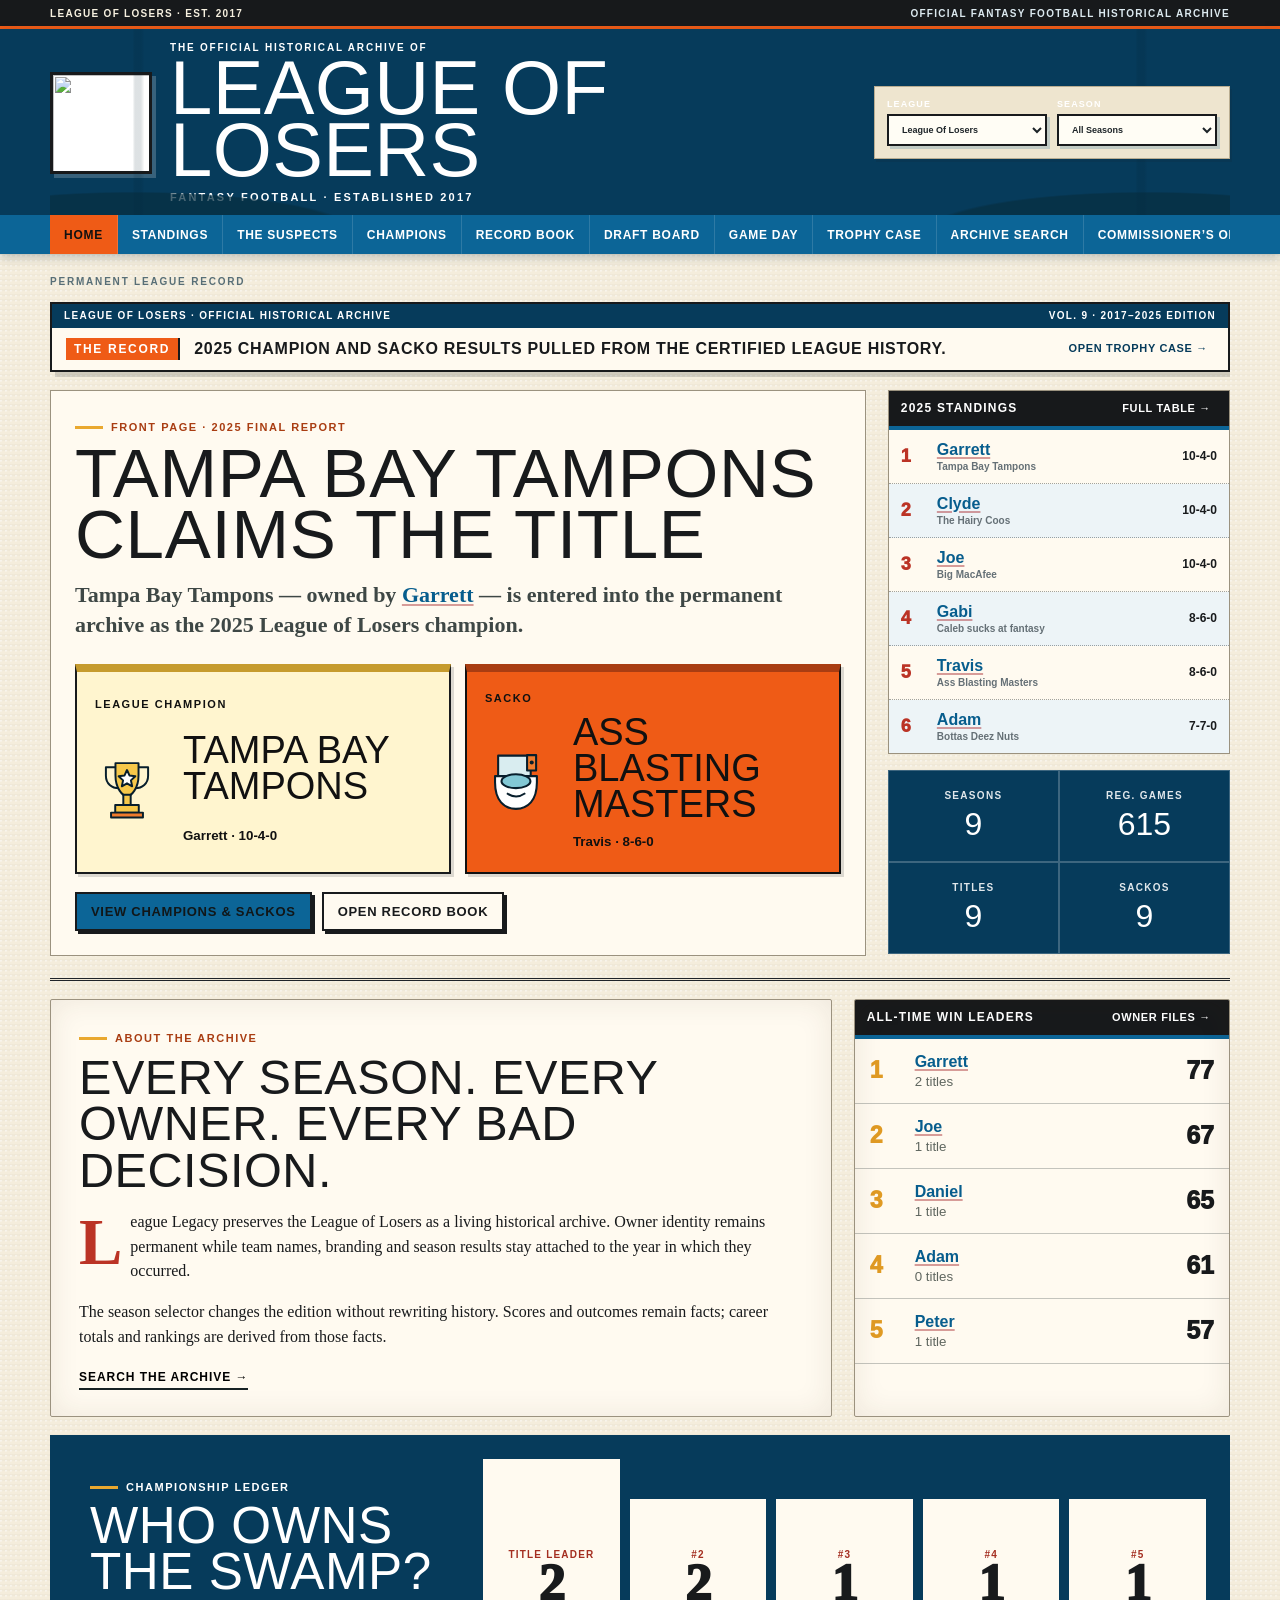
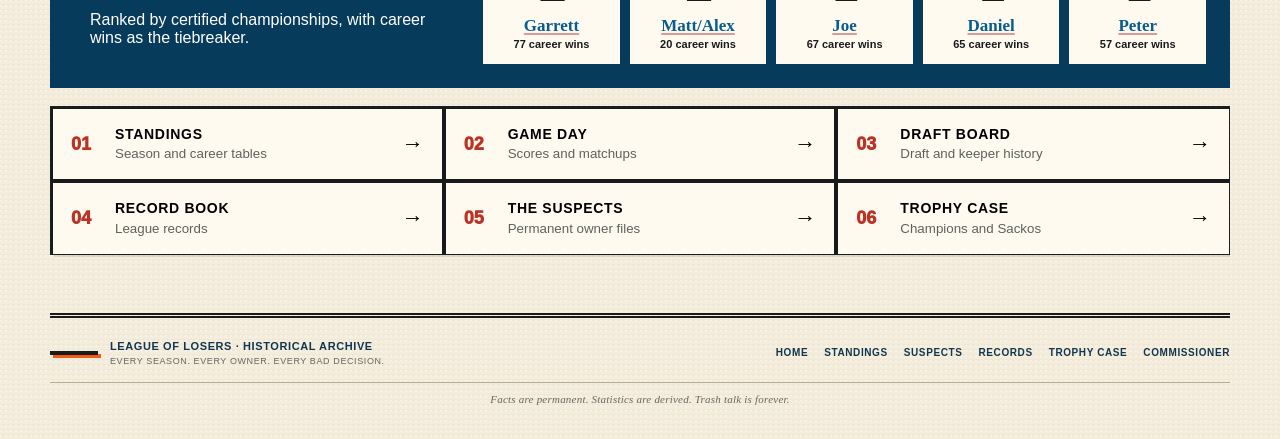
==== commit 08fba2dc: "Everything but data and assets" ====
--- a/index.html
+++ b/index.html
@@ -3,37 +3,37 @@
 <head>
   <meta charset="utf-8">
   <meta name="viewport" content="width=device-width, initial-scale=1">
-  <meta id="siteDescription" name="description" content="Vandelay Industries Fantasy Football Division — official league archive.">
-  <title>Vandelay Industries | Fantasy Football Division</title>
+  <meta id="siteDescription" name="description" content="League of Losers — official fantasy football historical archive.">
+  <title>League of Losers | Historical Archive</title>
   <link rel="stylesheet" href="styles.css">
 </head>
 <body>
   <a class="skip-link" href="#content">Skip to league content</a>
   <div class="utility-strip">
     <div class="utility-inner">
-      <span id="utilityBrand">Vandelay Industries, Inc.</span>
-      <span id="utilityTagline" class="utility-right">Fantasy Football Division · Internal Use</span>
+      <span id="utilityBrand">League of Losers · Est. 2017</span>
+      <span id="utilityTagline" class="utility-right">Official Fantasy Football Historical Archive</span>
     </div>
   </div>
 
   <header class="site-header">
     <div class="header-inner">
-      <a id="wordmarkLink" class="wordmark" href="#overview" aria-label="Vandelay Industries home">
-        <span class="wordmark-v">V</span>
-        <img class="florida-masthead-art" src="assets/branding/league-of-losers-masthead.svg" alt="Florida Man Fantasy Football League — League of Losers">
+      <a id="wordmarkLink" class="wordmark" href="#overview" aria-label="League of Losers home">
+        <img class="archive-logo" src="assets/branding/league-of-losers-logo.jpg" alt="">
         <span class="wordmark-copy">
-          <strong id="brandTitle">Vandelay Industries</strong>
-          <small id="brandSubtitle">Fantasy Football Division</small>
+          <span class="masthead-eyebrow">The Official Historical Archive of</span>
+          <strong id="brandTitle">League of Losers</strong>
+          <small id="brandSubtitle">Fantasy Football · Established 2017</small>
         </span>
       </a>
 
-      <div class="header-controls">
+      <div class="header-controls" aria-label="Archive filters">
         <label>
-          <span id="leagueSelectLabel">League File</span>
+          <span id="leagueSelectLabel">League</span>
           <select id="leagueSelect"></select>
         </label>
         <label>
-          <span id="seasonSelectLabel">Fiscal Season</span>
+          <span id="seasonSelectLabel">Season</span>
           <select id="seasonSelect"></select>
         </label>
       </div>
@@ -41,16 +41,17 @@
 
     <nav class="main-nav" aria-label="Primary navigation">
       <div class="nav-inner">
-        <button class="nav-link active" data-view="overview">League History</button>
-        <button class="nav-link" data-view="standings">Corporate Performance</button>
-        <button class="nav-link" data-view="managers">Personnel Files</button>
-        <button class="nav-link" data-view="history">Executive Hall</button>
-        <button class="nav-link" data-view="records">Records Department</button>
-        <button class="nav-link" data-view="transactions">League Transactions</button>
-        <button class="nav-link" data-view="draft">Draft Center</button>
-        <button class="nav-link" data-view="games">Game Center</button>
-        <button class="nav-link" data-view="awards">Awards Center</button>
+        <button class="nav-link active" data-view="overview">Home</button>
+        <button class="nav-link" data-view="standings">Standings</button>
+        <button class="nav-link" data-view="managers">The Suspects</button>
+        <button class="nav-link" data-view="history">Champions</button>
+        <button class="nav-link" data-view="records">Record Book</button>
+        <button class="nav-link" data-view="transactions">Transactions</button>
+        <button class="nav-link" data-view="draft">Draft Board</button>
+        <button class="nav-link" data-view="games">Game Day</button>
+        <button class="nav-link" data-view="awards">Trophy Case</button>
         <button class="nav-link" data-view="search">Archive Search</button>
+        <button class="nav-link" data-view="office">Commissioner’s Office</button>
       </div>
     </nav>
   </header>
@@ -58,22 +59,37 @@
   <main class="page-shell">
     <div class="page-heading">
       <div>
-        <p id="pageKicker" class="kicker">Official corporate archive</p>
-        <h1 id="pageTitle">League History</h1>
+        <p id="pageKicker" class="kicker">Official league archive</p>
+        <h1 id="pageTitle">Welcome to the Swamp</h1>
       </div>
-      <button id="shareButton" class="office-button">Copy File Link</button>
+      <button id="shareButton" class="office-button">Copy Page Link</button>
     </div>
-    <div class="florida-page-decor" aria-hidden="true"><img class="florida-palm florida-palm-left" src="assets/florida/palm.svg" alt=""><img class="florida-palm florida-palm-right" src="assets/florida/palm.svg" alt=""><span class="florida-stamp stamp-one">PUBLIC RECORD</span><span class="florida-stamp stamp-two">QUESTIONABLE DECISIONS</span></div>
     <section id="content" class="content" tabindex="-1" aria-live="polite"></section>
   </main>
 
   <footer class="site-footer">
-    <div id="footerBrand">Vandelay Industries · Fantasy Football Division</div>
-    <div id="footerTagline">Importing Championships. Exporting Excuses.</div>
-    <div class="florida-footer-scene" aria-hidden="true"><img src="assets/florida/gator-mascot.svg" alt=""><span>NO SHIRT · NO SHOES · NO GOOD DRAFT PICKS</span></div>
+    <div class="footer-main">
+      <div class="footer-identity">
+        <img src="assets/branding/league-of-losers-logo.jpg" alt="">
+        <div>
+          <strong id="footerBrand">League of Losers · Historical Archive</strong>
+          <span id="footerTagline">Every season. Every owner. Every bad decision.</span>
+        </div>
+      </div>
+      <nav class="footer-nav" aria-label="Footer navigation">
+        <a href="#overview">Home</a>
+        <a href="#standings">Standings</a>
+        <a href="#managers">Suspects</a>
+        <a href="#records">Records</a>
+        <a href="#awards">Trophy Case</a>
+        <a href="#office">Commissioner</a>
+      </nav>
+    </div>
+    <p class="footer-note">Facts are permanent. Statistics are derived. Trash talk is forever.</p>
   </footer>
 
   <script src="data/league-data.js"></script>
+  <script src="data/league-of-losers-raw.js"></script>
   <script src="data/archive-data.js"></script>
   <script src="data/draft-data.js"></script>
   <script src="data/game-data.js"></script>
--- a/styles.css
+++ b/styles.css
@@ -1435,3 +1435,1518 @@
 @media(max-width:680px){
  body.theme-florida-man .florida-hero-scene{display:block;min-height:520px;padding:22px 20px}.theme-florida-man .hero-gator{position:absolute;right:-35px;bottom:-5px;width:320px;opacity:.9}.theme-florida-man .florida-hero-copy{position:relative;z-index:3}.theme-florida-man .florida-hero-copy p{max-width:92%}.theme-florida-man .florida-hero-actions{max-width:230px}.theme-florida-man .florida-feature-grid{grid-template-columns:1fr}.theme-florida-man .florida-postcard{transform:none}.theme-florida-man .newspaper-columns{columns:1}.theme-florida-man .florida-alert-ticker span:last-child{display:none}.theme-florida-man .champion-award,.theme-florida-man .sacko-award{padding-left:120px}.theme-florida-man .champion-award:after,.theme-florida-man .sacko-award:after{width:96px;left:10px}.theme-florida-man .florida-footer-scene img{left:-70px;width:250px;opacity:.45}.theme-florida-man .florida-footer-scene span{margin-left:70px;font-size:13px}
 }
+
+
+/* Function-pass components */
+[hidden] { display: none !important; }
+.view-toggle {
+  display: inline-flex;
+  margin: 0 0 16px;
+  border: 1px solid var(--line);
+  background: var(--white);
+}
+.view-toggle button {
+  border: 0;
+  border-right: 1px solid var(--line);
+  background: transparent;
+  padding: 10px 14px;
+  cursor: pointer;
+}
+.view-toggle button:last-child { border-right: 0; }
+.view-toggle button.active { background: var(--navy); color: white; }
+
+.filter-grid {
+  display: grid;
+  grid-template-columns: repeat(4,minmax(140px,1fr));
+  gap: 12px;
+}
+.filter-grid label, .matchup-selectors label {
+  display: grid;
+  gap: 6px;
+  font-size: 11px;
+  font-weight: 700;
+  letter-spacing: .08em;
+  text-transform: uppercase;
+}
+.keeper-controls { margin-bottom: 18px; padding: 16px; }
+
+.matchup-explorer { padding: 20px; margin-bottom: 18px; }
+.matchup-selectors {
+  display: grid;
+  grid-template-columns: minmax(180px,1fr) auto minmax(180px,1fr);
+  align-items: end;
+  gap: 18px;
+}
+.matchup-selectors > strong {
+  padding-bottom: 10px;
+  font-family: Georgia,serif;
+  font-size: 24px;
+}
+.series-summary {
+  display: grid;
+  grid-template-columns: 1fr auto 1fr;
+  align-items: center;
+  gap: 20px;
+  margin-top: 20px;
+  padding-top: 18px;
+  border-top: 2px solid var(--line);
+  text-align: center;
+}
+.series-summary article { display: flex; justify-content: center; align-items: baseline; gap: 12px; }
+.series-summary article strong { font-size: 42px; }
+.series-summary > div { display: grid; gap: 3px; }
+.series-summary small { color: var(--muted); }
+.matrix-cell {
+  width: 100%;
+  min-width: 54px;
+  border: 1px solid var(--line);
+  background: var(--white);
+  padding: 7px 5px;
+  cursor: pointer;
+  font-weight: 700;
+}
+.matrix-cell:hover, .matrix-cell:focus { background: var(--navy-soft); }
+.matrix-self { text-align: center; color: var(--muted); }
+
+.trophy-case-grid {
+  display: grid;
+  grid-template-columns: 1fr 1fr;
+  gap: 18px;
+}
+.trophy-game-list { display: grid; gap: 12px; }
+.trophy-game {
+  display: grid;
+  grid-template-columns: 74px 1fr;
+  border: 1px solid var(--line);
+  background: var(--white);
+}
+.trophy-year {
+  display: grid;
+  place-items: center;
+  background: var(--navy);
+  color: white;
+  font-family: Georgia,serif;
+  font-size: 20px;
+  font-weight: 700;
+}
+.trophy-game.sacko .trophy-year { background: var(--red); }
+.trophy-result { padding: 13px 15px; }
+.trophy-result span { color: var(--muted); font-size: 10px; text-transform: uppercase; letter-spacing: .1em; }
+.trophy-result h3 { margin: 4px 0; }
+.trophy-result p { margin: 5px 0 0; }
+
+.owner-heading {
+  display: flex;
+  justify-content: space-between;
+  align-items: center;
+  gap: 18px;
+  padding: 22px;
+  margin-bottom: 18px;
+}
+.owner-heading h2 { margin: 4px 0; font-family: Georgia,serif; font-size: 34px; }
+.owner-heading p { margin: 0; color: var(--muted); }
+
+@media (max-width: 760px) {
+  .filter-grid { grid-template-columns: 1fr 1fr; }
+  .matchup-selectors { grid-template-columns: 1fr; }
+  .matchup-selectors > strong { text-align: center; padding: 0; }
+  .series-summary { gap: 8px; }
+  .series-summary article { display: grid; gap: 2px; }
+  .trophy-case-grid { grid-template-columns: 1fr; }
+  .owner-heading { align-items: flex-start; flex-direction: column; }
+}
+@media (max-width: 480px) {
+  .filter-grid { grid-template-columns: 1fr; }
+}
+.owner-active{color:#fff;font-weight:800;opacity:1}.owner-former{color:#8d98a3;opacity:.7}.owner-former:hover{opacity:1}.commissioner-office .office-intro{margin:0 0 1rem}.office-grid{display:grid;grid-template-columns:repeat(3,minmax(0,1fr));gap:1rem}.office-form{display:grid;gap:.65rem;padding:1rem;border:2px solid currentColor;border-radius:12px;background:rgba(255,255,255,.04)}.office-form h3{margin:0}.office-form label{display:grid;gap:.25rem;font-weight:700}.office-form input,.office-form button{font:inherit;padding:.65rem;border-radius:6px;border:1px solid currentColor}.office-form button{cursor:pointer;font-weight:900}.office-form pre{white-space:pre-wrap;max-height:240px;overflow:auto;font-size:.8rem}.office-message{padding:.75rem;margin-bottom:1rem;border:2px solid currentColor;font-weight:800}@media(max-width:900px){.office-grid{grid-template-columns:1fr}}
+
+/* Function Pass v2 */
+.active-owner { color: #fff; font-weight: 800; opacity: 1; }
+.former-owner { color: var(--muted); opacity: .62; }
+.active-owner a, .former-owner a { color: inherit; }
+.matchup-matrix th .active-owner { color: var(--ink); }
+.matchup-matrix th .former-owner { color: var(--muted); }
+.scoring-leaderboard th button,
+[data-record-sort] button { border: 0; background: transparent; font: inherit; font-weight: 800; color: inherit; cursor: pointer; padding: 0; }
+.commissioner-grid { display: grid; grid-template-columns: repeat(2,minmax(0,1fr)); gap: 18px; margin: 18px 0; }
+.office-form { display: grid; grid-template-columns: repeat(2,minmax(0,1fr)); gap: 10px; }
+.office-form input, .office-form select, .office-field input { width: 100%; border: 2px solid var(--ink); border-radius: 7px; padding: 10px 12px; background: white; color: var(--ink); font: inherit; }
+.office-form button, .office-buttons button, .import-preview button { border: 2px solid var(--ink); border-radius: 7px; padding: 10px 14px; background: var(--orange); color: var(--ink); font-weight: 900; cursor: pointer; }
+.office-form button { grid-column: 1 / -1; }
+.office-field { display: grid; gap: 8px; font-weight: 800; }
+.office-help { color: var(--muted); line-height: 1.5; }
+.office-actions { margin-top: 18px; }
+.office-buttons { display: flex; flex-wrap: wrap; gap: 10px; }
+.office-buttons .secondary { background: white; }
+.import-preview { margin-top: 12px; display: flex; align-items: center; justify-content: space-between; gap: 12px; padding: 12px; border: 1px solid var(--line); }
+@media (max-width: 760px) { .commissioner-grid { grid-template-columns: 1fr; } .office-form { grid-template-columns: 1fr; } }
+
+/* =========================================================
+   BATCH 6 · FLORIDA MAN HOME PAGE / NEWSPAPER FRONT PAGE
+   ========================================================= */
+body.theme-florida-man .lol-front-page{display:grid;gap:22px;max-width:1320px;margin:0 auto}
+body.theme-florida-man .lol-edition-banner{border-top:5px solid var(--ink,#172224);border-bottom:2px solid var(--ink,#172224);background:rgba(255,250,229,.9);box-shadow:0 8px 22px rgba(38,45,35,.09)}
+body.theme-florida-man .lol-edition-meta{display:flex;justify-content:space-between;gap:16px;padding:8px 14px;font:800 11px/1.2 var(--font-sans,Arial,sans-serif);letter-spacing:.12em;text-transform:uppercase}
+body.theme-florida-man .lol-breaking-strip{display:grid;grid-template-columns:auto 1fr auto;align-items:center;gap:14px;padding:10px 14px;background:#bb3325;color:#fff;font-family:var(--font-sans,Arial,sans-serif);text-transform:uppercase}
+body.theme-florida-man .lol-breaking-strip strong{padding:4px 8px;background:#fff;color:#9d271c;font-size:12px;letter-spacing:.14em}
+body.theme-florida-man .lol-breaking-strip span{font-weight:900;letter-spacing:.045em}
+body.theme-florida-man .lol-breaking-strip button,.lol-rail-heading button{border:0;background:transparent;color:inherit;font:800 11px/1.2 var(--font-sans,Arial,sans-serif);letter-spacing:.06em;cursor:pointer}
+body.theme-florida-man .lol-front-grid{display:grid;grid-template-columns:minmax(0,1.7fr) minmax(280px,.72fr);gap:20px;border-bottom:3px double var(--ink,#172224);padding-bottom:22px}
+body.theme-florida-man .lol-lead-story{padding:4px 24px 0 0;border-right:1px solid rgba(23,34,36,.42)}
+body.theme-florida-man .lol-section-label{display:inline-flex;align-items:center;gap:8px;margin-bottom:10px;font:900 11px/1 var(--font-sans,Arial,sans-serif);letter-spacing:.15em;color:#ad301f;text-transform:uppercase}
+body.theme-florida-man .lol-section-label:before{content:"";width:28px;height:3px;background:#e9a82f}
+body.theme-florida-man .lol-lead-story>h2{max-width:900px;margin:0;font-family:Georgia,'Times New Roman',serif;font-size:clamp(38px,5.4vw,78px);line-height:.88;letter-spacing:-.055em;text-transform:uppercase;color:#172224}
+body.theme-florida-man .lol-lead-deck{max-width:850px;margin:16px 0 18px;font:700 clamp(16px,1.8vw,22px)/1.35 Georgia,serif;color:#3e4745}
+body.theme-florida-man .lol-lead-visual{display:grid;grid-template-columns:180px 1fr;min-height:215px;border:1px solid #172224;background:linear-gradient(110deg,#f1bb42 0 180px,#fff9e7 180px);overflow:hidden}
+body.theme-florida-man .lol-champion-mark{display:grid;place-items:center;align-content:center;border-right:1px solid #172224;position:relative}
+body.theme-florida-man .lol-champion-mark img{width:105px;height:105px;object-fit:contain;filter:drop-shadow(0 7px 2px rgba(56,42,15,.15))}
+body.theme-florida-man .lol-champion-mark span{font:950 25px/1 var(--font-sans,Arial,sans-serif);letter-spacing:.08em}
+body.theme-florida-man .lol-lead-scorecard{padding:26px 30px;display:flex;flex-direction:column;justify-content:center}
+body.theme-florida-man .lol-lead-scorecard>span{font:900 11px/1 var(--font-sans,Arial,sans-serif);letter-spacing:.16em;color:#ad301f}
+body.theme-florida-man .lol-lead-scorecard>strong{margin:5px 0;font:900 clamp(28px,4vw,54px)/.95 Georgia,serif;text-transform:uppercase}
+body.theme-florida-man .lol-lead-scorecard p{margin:3px 0;font-size:17px}
+body.theme-florida-man .lol-lead-scorecard>b{margin-top:13px;align-self:flex-start;padding:5px 8px;border:2px solid #172224;font:900 13px/1 var(--font-sans,Arial,sans-serif);transform:rotate(-1deg)}
+body.theme-florida-man .lol-story-actions{display:flex;flex-wrap:wrap;gap:10px;margin-top:13px}
+body.theme-florida-man .florida-action.secondary{background:#fff9e7;color:#172224}
+body.theme-florida-man .lol-right-rail{display:grid;align-content:start;gap:16px}
+body.theme-florida-man .lol-standings-snapshot{border-top:5px solid #172224;border-bottom:1px solid #172224;background:#fff9e7}
+body.theme-florida-man .lol-rail-heading{display:flex;align-items:center;justify-content:space-between;gap:12px;padding:10px 12px;border-bottom:1px solid #172224;background:#172224;color:#fff;font:900 12px/1 var(--font-sans,Arial,sans-serif);letter-spacing:.1em}
+body.theme-florida-man .lol-standings-snapshot ol,.lol-leaders-board ol{list-style:none;padding:0;margin:0}
+body.theme-florida-man .lol-standings-snapshot li{display:grid;grid-template-columns:28px 1fr auto;align-items:center;gap:8px;padding:11px 12px;border-bottom:1px dotted rgba(23,34,36,.4)}
+body.theme-florida-man .lol-standings-snapshot li:last-child{border:0}
+body.theme-florida-man .lol-standings-snapshot li>b{font:950 18px/1 var(--font-sans,Arial,sans-serif);color:#bb3325}
+body.theme-florida-man .lol-standings-snapshot li span{font-weight:850}
+body.theme-florida-man .lol-standings-snapshot li small{font:800 12px/1 var(--font-sans,Arial,sans-serif)}
+body.theme-florida-man .lol-sacko-watch{display:grid;grid-template-columns:90px 1fr;gap:14px;align-items:center;padding:14px;border:2px dashed #bb3325;background:#ffe8c7;transform:rotate(.35deg)}
+body.theme-florida-man .lol-sacko-watch img{width:82px;height:82px;object-fit:contain}
+body.theme-florida-man .lol-sacko-watch span{font:900 10px/1 var(--font-sans,Arial,sans-serif);letter-spacing:.14em;color:#ad301f}
+body.theme-florida-man .lol-sacko-watch strong{display:block;margin:4px 0;font:900 23px/1 Georgia,serif;text-transform:uppercase}
+body.theme-florida-man .lol-sacko-watch p{margin:0;font-size:13px}
+body.theme-florida-man .lol-news-rundown{display:grid;grid-template-columns:repeat(3,1fr);border-top:1px solid #172224;border-bottom:1px solid #172224}
+body.theme-florida-man .lol-news-rundown article{padding:16px 18px;border-right:1px solid #172224;background:rgba(255,249,231,.72)}
+body.theme-florida-man .lol-news-rundown article:last-child{border-right:0}
+body.theme-florida-man .lol-news-rundown span{font:900 10px/1 var(--font-sans,Arial,sans-serif);letter-spacing:.14em;color:#ad301f}
+body.theme-florida-man .lol-news-rundown h3{margin:6px 0 4px;font:900 clamp(21px,2.5vw,34px)/1 Georgia,serif;text-transform:uppercase}
+body.theme-florida-man .lol-news-rundown p{margin:0;font-size:13px;line-height:1.35}
+body.theme-florida-man .lol-mid-grid{display:grid;grid-template-columns:minmax(0,1.35fr) minmax(300px,.65fr);gap:20px}
+body.theme-florida-man .lol-column-story{padding:26px 28px;border-top:6px solid #172224}
+body.theme-florida-man .lol-column-story h2{margin:0 0 12px;font:900 clamp(28px,3.8vw,50px)/.96 Georgia,serif;text-transform:uppercase;letter-spacing:-.035em}
+body.theme-florida-man .lol-column-story p{font-family:Georgia,serif;line-height:1.55}
+body.theme-florida-man .lol-dropcap:first-letter{float:left;font:900 65px/.78 Georgia,serif;padding:7px 8px 0 0;color:#bb3325}
+body.theme-florida-man .text-link-button{border:0;border-bottom:2px solid #172224;background:transparent;padding:5px 0;font:900 12px/1 var(--font-sans,Arial,sans-serif);letter-spacing:.08em;cursor:pointer}
+body.theme-florida-man .lol-leaders-board{overflow:hidden;padding:0}
+body.theme-florida-man .lol-leaders-board li{display:grid;grid-template-columns:35px 1fr auto;align-items:center;gap:10px;padding:14px 15px;border-bottom:1px solid rgba(23,34,36,.25)}
+body.theme-florida-man .lol-leaders-board li>b{font:950 23px/1 var(--font-sans,Arial,sans-serif);color:#e09a23}
+body.theme-florida-man .lol-leaders-board li span{font-weight:900}
+body.theme-florida-man .lol-leaders-board li small{display:block;margin-top:3px;font-weight:500;color:#5f665f}
+body.theme-florida-man .lol-leaders-board li>strong{font:950 25px/1 var(--font-sans,Arial,sans-serif)}
+body.theme-florida-man .lol-title-race{display:grid;grid-template-columns:.7fr 1.3fr;gap:20px;align-items:stretch;padding:24px;background:#173e37;color:#fff;border:5px double #f2bd42}
+body.theme-florida-man .lol-title-race-copy{align-self:center;padding:8px 16px}
+body.theme-florida-man .lol-title-race-copy h2{margin:0;font:900 clamp(35px,4vw,55px)/.9 Georgia,serif;text-transform:uppercase}
+body.theme-florida-man .lol-title-race-copy p{margin-bottom:0;color:#dce6da}
+body.theme-florida-man .lol-title-podium{display:grid;grid-template-columns:repeat(3,1fr);gap:10px;align-items:end}
+body.theme-florida-man .lol-title-podium article{display:flex;min-height:165px;flex-direction:column;justify-content:flex-end;padding:14px;text-align:center;background:#fff9e7;color:#172224;border:1px solid #f2bd42}
+body.theme-florida-man .lol-title-podium article.place-1{min-height:205px;background:#f2bd42}
+body.theme-florida-man .lol-title-podium article>span{font:900 10px/1 var(--font-sans,Arial,sans-serif);letter-spacing:.12em;color:#a42e20}
+body.theme-florida-man .lol-title-podium article>strong{font:950 53px/.9 Georgia,serif}
+body.theme-florida-man .lol-title-podium h3{margin:8px 0 3px;font-size:17px}
+body.theme-florida-man .lol-title-podium small{font:700 11px/1 var(--font-sans,Arial,sans-serif)}
+body.theme-florida-man .lol-section-directory{display:grid;grid-template-columns:repeat(3,1fr);border:1px solid #172224;background:#fff9e7}
+body.theme-florida-man .lol-section-directory button{display:grid;grid-template-columns:34px 1fr auto;align-items:center;gap:10px;padding:18px;border:0;border-right:1px solid #172224;border-bottom:1px solid #172224;background:transparent;text-align:left;cursor:pointer}
+body.theme-florida-man .lol-section-directory button:nth-child(3n){border-right:0}
+body.theme-florida-man .lol-section-directory button:nth-last-child(-n+3){border-bottom:0}
+body.theme-florida-man .lol-section-directory button:hover{background:#f2bd42}
+body.theme-florida-man .lol-section-directory button>b{font:950 18px/1 var(--font-sans,Arial,sans-serif);color:#bb3325}
+body.theme-florida-man .lol-section-directory strong{display:block;font:900 14px/1.1 var(--font-sans,Arial,sans-serif);letter-spacing:.05em}
+body.theme-florida-man .lol-section-directory small{display:block;margin-top:4px;color:#5d625d}
+body.theme-florida-man .lol-section-directory i{font-style:normal;font-size:22px}
+@media(max-width:900px){body.theme-florida-man .lol-front-grid,body.theme-florida-man .lol-mid-grid,body.theme-florida-man .lol-title-race{grid-template-columns:1fr}body.theme-florida-man .lol-lead-story{padding-right:0;border-right:0}body.theme-florida-man .lol-news-rundown{grid-template-columns:1fr}body.theme-florida-man .lol-news-rundown article{border-right:0;border-bottom:1px solid #172224}body.theme-florida-man .lol-news-rundown article:last-child{border-bottom:0}}
+@media(max-width:680px){body.theme-florida-man .lol-edition-meta{display:block;text-align:center}body.theme-florida-man .lol-edition-meta span{display:block;margin:3px 0}body.theme-florida-man .lol-breaking-strip{grid-template-columns:auto 1fr}body.theme-florida-man .lol-breaking-strip button{grid-column:1/-1;text-align:left}body.theme-florida-man .lol-lead-story>h2{font-size:42px}body.theme-florida-man .lol-lead-visual{grid-template-columns:105px 1fr;min-height:180px;background:linear-gradient(110deg,#f1bb42 0 105px,#fff9e7 105px)}body.theme-florida-man .lol-champion-mark img{width:72px;height:72px}body.theme-florida-man .lol-lead-scorecard{padding:18px}body.theme-florida-man .lol-title-podium{grid-template-columns:1fr}body.theme-florida-man .lol-title-podium article,body.theme-florida-man .lol-title-podium article.place-1{min-height:auto}body.theme-florida-man .lol-section-directory{grid-template-columns:1fr}body.theme-florida-man .lol-section-directory button,body.theme-florida-man .lol-section-directory button:nth-child(3n),body.theme-florida-man .lol-section-directory button:nth-last-child(-n+3){border-right:0;border-bottom:1px solid #172224}body.theme-florida-man .lol-section-directory button:last-child{border-bottom:0}}
+body.theme-florida-man.view-overview .page-heading{position:absolute;width:1px;height:1px;padding:0;margin:-1px;overflow:hidden;clip:rect(0,0,0,0);white-space:nowrap;border:0}
+body.theme-florida-man.view-overview .florida-page-decor{display:none}
+body.theme-florida-man.view-overview .page-shell{padding-top:22px}
+
+/* Batch 7 — Florida owner directory and owner rap sheets */
+body.theme-florida-man .owner-directory-front,body.theme-florida-man .owner-rap-sheet{display:grid;gap:18px}
+body.theme-florida-man .owner-directory-mast{display:grid;grid-template-columns:1fr auto;gap:24px;align-items:center;padding:28px;border:3px solid #172224;border-top:10px solid #bb3325;background:linear-gradient(105deg,#fff9e7 0 72%,#f2bd42 72%)}
+body.theme-florida-man .owner-directory-mast h2{margin:5px 0;font:950 clamp(42px,7vw,82px)/.88 var(--font-display,Impact,sans-serif);letter-spacing:-.02em;text-transform:uppercase}
+body.theme-florida-man .owner-directory-mast p{max-width:760px;margin:10px 0 0;font:700 17px/1.45 Georgia,serif}
+body.theme-florida-man .directory-seal{display:flex;align-items:center;gap:10px;border:4px double #172224;padding:13px 16px;transform:rotate(2deg);background:#fff9e7}
+body.theme-florida-man .directory-seal strong{font:950 45px/1 var(--font-display,Impact,sans-serif);color:#bb3325}
+body.theme-florida-man .directory-seal span{font:900 11px/1.1 Arial,sans-serif;letter-spacing:.12em}
+body.theme-florida-man .owner-directory-stats{display:grid;grid-template-columns:repeat(4,1fr);border:2px solid #172224;background:#172224;gap:2px}
+body.theme-florida-man .owner-directory-stats article{display:flex;align-items:baseline;justify-content:space-between;gap:8px;padding:13px 16px;background:#fff9e7}
+body.theme-florida-man .owner-directory-stats span{font:900 10px/1 Arial,sans-serif;letter-spacing:.1em;text-transform:uppercase}
+body.theme-florida-man .owner-directory-stats strong{font:950 27px/1 var(--font-display,Impact,sans-serif);color:#bb3325}
+body.theme-florida-man .owner-directory-grid{display:grid;grid-template-columns:repeat(3,minmax(0,1fr));gap:18px}
+body.theme-florida-man .owner-directory-card{display:grid;grid-template-columns:122px 1fr;min-height:244px;color:#172224;text-decoration:none;border:3px solid #172224;background:#fff9e7;box-shadow:6px 6px 0 rgba(23,34,36,.2);overflow:hidden;transition:transform .15s ease,box-shadow .15s ease}
+body.theme-florida-man .owner-directory-card:hover,body.theme-florida-man .owner-directory-card:focus-visible{transform:translate(-2px,-2px) rotate(-.3deg);box-shadow:9px 9px 0 #f2bd42;outline:3px solid #bb3325;outline-offset:2px}
+body.theme-florida-man .owner-card-photo{position:relative;background:#8ecbd5;border-right:3px solid #172224;overflow:hidden}
+body.theme-florida-man .owner-directory-portrait{width:100%;height:100%;min-height:244px;object-fit:cover;object-position:center top;display:block}
+body.theme-florida-man .owner-status{position:absolute;left:7px;bottom:8px;padding:5px 7px;border:2px solid #172224;font:900 9px/1 Arial,sans-serif;letter-spacing:.1em;transform:rotate(-3deg)}
+body.theme-florida-man .owner-status.active{background:#64ae72}.theme-florida-man .owner-status.former{background:#d5d1c6}
+body.theme-florida-man .owner-card-copy{display:flex;flex-direction:column;padding:14px 15px}
+body.theme-florida-man .owner-card-kicker{font:800 9px/1.2 "Courier New",monospace;text-transform:uppercase;color:#686b67}
+body.theme-florida-man .owner-card-copy h3{margin:5px 0 2px;font:950 31px/.95 var(--font-display,Impact,sans-serif);text-transform:uppercase}
+body.theme-florida-man .owner-card-copy>p{margin:2px 0 10px;min-height:32px;font:700 13px/1.25 Georgia,serif}
+body.theme-florida-man .owner-card-record{display:flex;align-items:baseline;gap:8px;border-top:2px solid #172224;border-bottom:1px dotted #172224;padding:7px 0}
+body.theme-florida-man .owner-card-record strong{font:950 23px/1 var(--font-display,Impact,sans-serif);color:#bb3325}.theme-florida-man .owner-card-record span{font:800 10px/1 Arial,sans-serif;text-transform:uppercase}
+body.theme-florida-man .owner-card-facts{display:grid;grid-template-columns:repeat(3,1fr);gap:4px;padding:9px 0}
+body.theme-florida-man .owner-card-facts span{font:800 8px/1.2 Arial,sans-serif;text-transform:uppercase}.theme-florida-man .owner-card-facts b{display:block;font:950 14px/1 var(--font-display,Impact,sans-serif)}
+body.theme-florida-man .owner-card-cta{margin-top:auto;padding-top:7px;border-top:1px solid #172224;font:900 10px/1 Arial,sans-serif;letter-spacing:.06em;text-transform:uppercase}.theme-florida-man .owner-card-cta b{float:right;font-size:16px}
+
+body.theme-florida-man .owner-profile-hero{position:relative;display:grid;grid-template-columns:205px 1fr auto;gap:25px;align-items:center;padding:24px;overflow:hidden;border:3px solid #172224;border-top:10px solid #bb3325;background:linear-gradient(105deg,#fff9e7 0 78%,#8ecbd5 78%)}
+body.theme-florida-man .owner-profile-photo{position:relative}.theme-florida-man .owner-profile-portrait{display:block;width:190px;height:245px;object-fit:cover;object-position:center top;border:5px solid #172224;background:#8ecbd5;box-shadow:7px 7px 0 #f2bd42}
+body.theme-florida-man .profile-evidence-tag{position:absolute;right:-8px;bottom:12px;background:#bb3325;color:#fff;border:3px solid #172224;padding:6px 9px;font:950 10px/1 Arial,sans-serif;letter-spacing:.12em;transform:rotate(-6deg)}
+body.theme-florida-man .owner-profile-intro h2{margin:5px 0;font:950 clamp(48px,7vw,90px)/.84 var(--font-display,Impact,sans-serif);letter-spacing:-.02em;text-transform:uppercase}
+body.theme-florida-man .owner-profile-deck{margin:10px 0;font:800 16px/1.35 Georgia,serif}
+body.theme-florida-man .owner-profile-badges{display:flex;flex-wrap:wrap;gap:7px;margin:14px 0}.theme-florida-man .owner-profile-badges span{border:2px solid #172224;background:#fff;padding:7px 9px;font:900 10px/1 Arial,sans-serif;text-transform:uppercase}.theme-florida-man .owner-profile-badges .title-badge{background:#f2bd42}.theme-florida-man .owner-profile-badges .sacko-badge{background:#ef7b2d;color:#fff}
+body.theme-florida-man .owner-franchise-line{border-top:1px dotted #172224;padding-top:9px;font:700 12px/1.4 Georgia,serif}
+body.theme-florida-man .owner-profile-stamp{border:5px double #bb3325;color:#bb3325;padding:13px;font:950 20px/.95 var(--font-display,Impact,sans-serif);text-align:center;letter-spacing:.1em;transform:rotate(7deg);background:rgba(255,249,231,.8)}
+body.theme-florida-man .owner-profile-scoreboard{display:grid;grid-template-columns:repeat(4,1fr);border:3px solid #172224;background:#172224;gap:3px}
+body.theme-florida-man .owner-profile-scoreboard article{display:grid;gap:4px;padding:15px;background:#fff9e7}.theme-florida-man .owner-profile-scoreboard span{font:900 10px/1 Arial,sans-serif;letter-spacing:.1em;text-transform:uppercase}.theme-florida-man .owner-profile-scoreboard strong{font:950 34px/1 var(--font-display,Impact,sans-serif);color:#bb3325}.theme-florida-man .owner-profile-scoreboard small{font:700 10px/1.2 Georgia,serif;color:#626762}
+body.theme-florida-man .owner-feature-grid{display:grid;grid-template-columns:1.45fr .75fr;gap:18px}.theme-florida-man .owner-current-brief,.theme-florida-man .owner-rivalry-box,.theme-florida-man .owner-accolades,.theme-florida-man .owner-milestones{border:2px solid #172224}
+body.theme-florida-man .owner-big-stat{display:flex;align-items:center;gap:16px;padding:24px}.theme-florida-man .owner-big-stat strong{font:950 78px/.8 var(--font-display,Impact,sans-serif);color:#bb3325}.theme-florida-man .owner-big-stat span{font:900 15px/1.2 Georgia,serif}
+body.theme-florida-man .owner-brief-columns{display:grid;grid-template-columns:1fr 1fr;border-top:2px solid #172224}.theme-florida-man .owner-brief-columns p{margin:0;padding:14px;border-right:1px solid #172224;border-bottom:1px solid #172224;font:800 12px/1.2 Arial,sans-serif;text-transform:uppercase}.theme-florida-man .owner-brief-columns b{display:block;font:950 24px/1 var(--font-display,Impact,sans-serif)}
+body.theme-florida-man .season-incident{display:grid;grid-template-columns:2fr repeat(3,1fr);border-top:1px solid #172224}.theme-florida-man .season-incident>div{display:grid;gap:4px;padding:20px;border-right:1px solid #172224}.theme-florida-man .season-incident span{font:900 9px/1 Arial,sans-serif;text-transform:uppercase}.theme-florida-man .season-incident strong{font:950 24px/1 var(--font-display,Impact,sans-serif)}.theme-florida-man .incident-production{margin:0;padding:14px 20px;background:#f2bd42;font-weight:900}
+body.theme-florida-man .rivalry-feature{padding:15px 18px;border-bottom:1px dotted #172224}.theme-florida-man .rivalry-feature>span,.theme-florida-man .profile-high-score span{display:block;font:900 9px/1 Arial,sans-serif;letter-spacing:.1em;text-transform:uppercase}.theme-florida-man .rivalry-feature strong{display:block;margin:4px 0;font:950 25px/1 var(--font-display,Impact,sans-serif)}.theme-florida-man .rivalry-feature p{margin:0;font:700 12px/1.3 Georgia,serif}.theme-florida-man .rivalry-feature.victim{background:#f2bd42}.theme-florida-man .profile-high-score{display:flex;align-items:center;justify-content:space-between;padding:15px 18px}.theme-florida-man .profile-high-score strong{font:950 28px/1 var(--font-display,Impact,sans-serif);color:#bb3325}
+body.theme-florida-man .owner-history-grid{display:grid;grid-template-columns:.9fr 1.1fr;gap:18px}.theme-florida-man .accolade-columns{display:grid;grid-template-columns:1fr 1fr;gap:14px;padding:16px}.theme-florida-man .accolade-columns h3{margin:0 0 9px;font:950 21px/1 var(--font-display,Impact,sans-serif);text-transform:uppercase}
+body.theme-florida-man .accolade-ticket{display:grid;grid-template-columns:48px 1fr;gap:2px 8px;margin-bottom:8px;padding:10px;border:2px solid #172224;background:#fff}.theme-florida-man .accolade-ticket b{grid-row:1/3;font:950 25px/1 var(--font-display,Impact,sans-serif)}.theme-florida-man .accolade-ticket span{font-weight:900}.theme-florida-man .accolade-ticket small{font:700 10px/1.2 Georgia,serif}.theme-florida-man .accolade-ticket.champion{border-left:10px solid #f2bd42}.theme-florida-man .accolade-ticket.sacko{border-left:10px solid #ef7b2d}
+body.theme-florida-man .owner-timeline{max-height:530px;overflow:auto;padding:7px 16px 16px}.theme-florida-man .timeline-entry{display:grid;grid-template-columns:58px 1fr;gap:12px;position:relative;padding:11px 0;border-bottom:1px dotted #172224}.theme-florida-man .timeline-entry>b{font:950 22px/1 var(--font-display,Impact,sans-serif);color:#bb3325}.theme-florida-man .timeline-entry div{display:grid;gap:3px}.theme-florida-man .timeline-entry strong{font:900 13px/1.1 Arial,sans-serif;text-transform:uppercase}.theme-florida-man .timeline-entry span{font:700 11px/1.3 Georgia,serif}.theme-florida-man .timeline-entry.title{background:linear-gradient(90deg,rgba(242,189,66,.35),transparent);padding-left:8px}.theme-florida-man .timeline-entry.sacko{background:linear-gradient(90deg,rgba(239,123,45,.25),transparent);padding-left:8px}
+body.theme-florida-man .owner-ledger{border:2px solid #172224}.theme-florida-man .owner-ledger tbody tr:hover{background:#f7df9d}
+@media(max-width:1000px){body.theme-florida-man .owner-directory-grid{grid-template-columns:repeat(2,1fr)}body.theme-florida-man .owner-profile-hero{grid-template-columns:165px 1fr}.theme-florida-man .owner-profile-portrait{width:150px;height:205px}.theme-florida-man .owner-profile-stamp{grid-column:1/-1;justify-self:start}.theme-florida-man .owner-feature-grid,.theme-florida-man .owner-history-grid{grid-template-columns:1fr}}
+@media(max-width:700px){body.theme-florida-man .owner-directory-mast{grid-template-columns:1fr;background:#fff9e7}.theme-florida-man .directory-seal{justify-self:start}.theme-florida-man .owner-directory-stats,.theme-florida-man .owner-profile-scoreboard{grid-template-columns:1fr 1fr}.theme-florida-man .owner-directory-grid{grid-template-columns:1fr}.theme-florida-man .owner-profile-hero{grid-template-columns:1fr;text-align:center;background:#fff9e7}.theme-florida-man .owner-profile-photo{justify-self:center}.theme-florida-man .owner-profile-stamp{justify-self:center}.theme-florida-man .owner-profile-badges{justify-content:center}.theme-florida-man .owner-franchise-line{text-align:left}.theme-florida-man .season-incident{grid-template-columns:1fr 1fr}.theme-florida-man .accolade-columns{grid-template-columns:1fr}}
+@media(max-width:430px){body.theme-florida-man .owner-directory-card{grid-template-columns:96px 1fr}.theme-florida-man .owner-directory-portrait{min-height:230px}.theme-florida-man .owner-card-copy h3{font-size:27px}.theme-florida-man .owner-directory-stats,.theme-florida-man .owner-profile-scoreboard{grid-template-columns:1fr}.theme-florida-man .owner-profile-scoreboard article{grid-template-columns:1fr auto;align-items:end}.theme-florida-man .owner-profile-scoreboard small{grid-column:1/-1}.theme-florida-man .owner-brief-columns,.theme-florida-man .season-incident{grid-template-columns:1fr}.theme-florida-man .owner-big-stat{align-items:flex-start;flex-direction:column}}
+
+/* Batch 8: Florida Trophy Case & Awards Museum */
+body.theme-florida-man .trophy-museum-hero{position:relative;display:grid;grid-template-columns:minmax(0,1.7fr) minmax(220px,.7fr);gap:28px;align-items:center;overflow:hidden;margin-bottom:20px;padding:30px;border:3px double var(--fm-black);background:linear-gradient(105deg,rgba(255,255,255,.92),rgba(244,229,184,.86)),repeating-linear-gradient(0deg,transparent 0 25px,rgba(34,46,60,.05) 26px)}
+body.theme-florida-man .trophy-museum-hero:before{content:"PERMANENT COLLECTION";position:absolute;right:-42px;top:24px;padding:7px 48px;border:2px solid rgba(179,55,31,.32);color:rgba(179,55,31,.42);font:900 12px/1 Impact,"Arial Narrow",sans-serif;letter-spacing:2px;transform:rotate(31deg)}
+body.theme-florida-man .museum-kicker{margin:10px 0 2px;color:var(--fm-orange);font:900 15px/1 Impact,"Arial Narrow",sans-serif;letter-spacing:2px;text-transform:uppercase}
+body.theme-florida-man .museum-hero-copy h2{max-width:780px;margin:5px 0 10px;font:900 clamp(2.5rem,6vw,5.5rem)/.88 Impact,"Arial Narrow",sans-serif;letter-spacing:-.02em;text-transform:uppercase}
+body.theme-florida-man .museum-hero-copy>p:last-of-type{max-width:760px;font-family:Georgia,serif;font-size:1.05rem;line-height:1.55}
+body.theme-florida-man .museum-hero-stats{display:flex;flex-wrap:wrap;gap:10px;margin-top:18px}
+body.theme-florida-man .museum-hero-stats span{padding:8px 12px;border:1px solid var(--fm-black);background:var(--fm-paper);font:800 11px/1 Arial,sans-serif;text-transform:uppercase;letter-spacing:.08em}
+body.theme-florida-man .museum-hero-stats strong{font:900 22px/1 Impact,"Arial Narrow",sans-serif;margin-right:5px}
+body.theme-florida-man .museum-hero-object{position:relative;display:grid;place-items:center;min-height:245px;padding:18px;border:9px ridge #9b6a21;background:radial-gradient(circle,#2f4964 0,#102739 68%);box-shadow:inset 0 0 0 3px #dfb65b,0 12px 24px rgba(0,0,0,.3);color:#f2d783;text-align:center;text-transform:uppercase}
+body.theme-florida-man .museum-hero-object img{width:130px;max-height:145px;filter:drop-shadow(0 7px 4px rgba(0,0,0,.45))}
+body.theme-florida-man .museum-hero-object strong{font:900 32px/1 Georgia,serif}
+body.theme-florida-man .museum-hero-object span{font:800 10px/1 Arial,sans-serif;letter-spacing:.16em}
+body.theme-florida-man .season-honors-grid{display:grid;grid-template-columns:1fr 1fr;gap:18px;margin-bottom:18px}
+body.theme-florida-man .season-honor{position:relative;min-height:230px;padding:24px 24px 24px 175px;overflow:hidden;border-width:3px}
+body.theme-florida-man .season-honor .honor-label{font:900 13px/1 Impact,"Arial Narrow",sans-serif;letter-spacing:2px;text-transform:uppercase}
+body.theme-florida-man .season-honor h3{margin:12px 0 8px;font:900 clamp(1.8rem,4vw,3rem)/1 Impact,"Arial Narrow",sans-serif;text-transform:uppercase}
+body.theme-florida-man .season-honor p{font-family:Georgia,serif}
+body.theme-florida-man .honor-art{position:absolute;left:20px;bottom:14px;width:130px;height:180px;display:grid;place-items:center}
+body.theme-florida-man .honor-art img{max-width:100%;max-height:100%;filter:drop-shadow(0 7px 5px rgba(0,0,0,.25))}
+body.theme-florida-man .champion-honor{border-top:12px solid #b98a26;background:linear-gradient(110deg,#fffdf4,#f3df9f)}
+body.theme-florida-man .sacko-honor{border-top:12px solid var(--fm-orange);background:linear-gradient(110deg,#fffdf4,#f2c3a3)}
+body.theme-florida-man .champion-wall{margin-bottom:18px}
+body.theme-florida-man .champion-wall-grid{display:grid;grid-template-columns:repeat(3,minmax(0,1fr));gap:12px;padding:16px}
+body.theme-florida-man .champion-nameplate{display:grid;grid-template-columns:auto 1fr auto;gap:14px;align-items:center;padding:14px;border:5px ridge #9b6a21;background:linear-gradient(145deg,#1d1d1a,#080807);box-shadow:0 7px 12px rgba(0,0,0,.24);color:#e1bd65}
+body.theme-florida-man .champion-nameplate.dynasty{grid-column:span 2;border-color:#d5aa49;transform:translateY(-3px)}
+body.theme-florida-man .champion-rank{font:900 13px/1 Arial,sans-serif;color:#8f7a4e}
+body.theme-florida-man .champion-nameplate h3{margin:0;color:#f0d17d;font:900 20px/1 Impact,"Arial Narrow",sans-serif;text-transform:uppercase}
+body.theme-florida-man .champion-nameplate h3 a{color:inherit}
+body.theme-florida-man .champion-nameplate p{margin:5px 0 2px;letter-spacing:3px}
+body.theme-florida-man .champion-nameplate small{color:#bcae85;text-transform:uppercase;letter-spacing:.09em}
+body.theme-florida-man .champion-nameplate>strong{font:900 34px/1 Georgia,serif}
+body.theme-florida-man .museum-collection-grid{display:grid;grid-template-columns:1.12fr .88fr;gap:18px}
+body.theme-florida-man .collection-wing{min-width:0}
+body.theme-florida-man .museum-plaque-grid{display:grid;gap:12px;padding:15px}
+body.theme-florida-man .museum-plaque{position:relative;display:grid;grid-template-columns:68px 78px 1fr;align-items:center;min-height:112px;border:1px solid #9d927b;background:#fffdf5;box-shadow:3px 4px 0 rgba(31,40,50,.12)}
+body.theme-florida-man .museum-plaque:after{content:"CERTIFIED";position:absolute;right:8px;top:7px;color:rgba(179,55,31,.18);font:900 10px/1 Impact,"Arial Narrow",sans-serif;letter-spacing:1px;transform:rotate(-7deg)}
+body.theme-florida-man .museum-year{align-self:stretch;display:grid;place-items:center;background:var(--fm-blue);color:#fff;font:900 20px/1 Georgia,serif;writing-mode:vertical-rl;transform:rotate(180deg)}
+body.theme-florida-man .sacko-plaque .museum-year{background:var(--fm-orange)}
+body.theme-florida-man .museum-icon{display:grid;place-items:center;padding:10px}
+body.theme-florida-man .museum-icon img{max-width:58px;max-height:76px}
+body.theme-florida-man .museum-copy{padding:13px 14px 13px 0;min-width:0}
+body.theme-florida-man .museum-copy>span{font:900 10px/1 Arial,sans-serif;letter-spacing:.12em;text-transform:uppercase;color:#766f61}
+body.theme-florida-man .museum-copy h3{margin:4px 0;font:900 21px/1 Impact,"Arial Narrow",sans-serif;text-transform:uppercase}
+body.theme-florida-man .museum-copy h3 a{color:inherit}
+body.theme-florida-man .museum-copy p{margin:4px 0;font:800 15px/1 Georgia,serif}
+body.theme-florida-man .museum-copy small{display:block;overflow:hidden;text-overflow:ellipsis;white-space:nowrap;color:#5f5a50}
+body.theme-florida-man .performance-gallery{margin-top:18px}
+body.theme-florida-man .award-ribbon-grid{display:grid;grid-template-columns:repeat(3,minmax(0,1fr));gap:13px;padding:16px}
+body.theme-florida-man .award-ribbon-card{position:relative;min-height:190px;padding:50px 16px 18px;border:2px solid var(--fm-black);background:linear-gradient(#fffdf6,#f1ead7);box-shadow:4px 5px 0 rgba(31,40,50,.18);text-align:center}
+body.theme-florida-man .award-ribbon-card:before,.theme-florida-man .award-ribbon-card:after{content:"";position:absolute;top:0;width:28px;height:48px;background:var(--fm-blue);clip-path:polygon(0 0,100% 0,100% 100%,50% 78%,0 100%)}
+body.theme-florida-man .award-ribbon-card:before{left:calc(50% - 30px)}body.theme-florida-man .award-ribbon-card:after{right:calc(50% - 30px);background:var(--fm-orange)}
+body.theme-florida-man .award-medallion{position:absolute;z-index:2;left:50%;top:23px;display:grid;place-items:center;width:38px;height:38px;border:3px double #6e5220;border-radius:50%;background:#e6bd58;transform:translateX(-50%);font:900 12px/1 Georgia,serif}
+body.theme-florida-man .award-ribbon-card>span{display:block;margin-top:16px;font:900 11px/1 Arial,sans-serif;letter-spacing:.11em;text-transform:uppercase}
+body.theme-florida-man .award-ribbon-card h3{margin:9px 0 5px;font:900 20px/1 Impact,"Arial Narrow",sans-serif;text-transform:uppercase}
+body.theme-florida-man .award-ribbon-card strong{display:block;font:900 28px/1 Georgia,serif}
+body.theme-florida-man .award-ribbon-card small{display:block;margin-top:8px;color:#655f53}
+@media(max-width:900px){body.theme-florida-man .trophy-museum-hero{grid-template-columns:1fr}body.theme-florida-man .museum-hero-object{min-height:190px}body.theme-florida-man .champion-wall-grid{grid-template-columns:repeat(2,minmax(0,1fr))}body.theme-florida-man .museum-collection-grid{grid-template-columns:1fr}body.theme-florida-man .award-ribbon-grid{grid-template-columns:repeat(2,minmax(0,1fr))}}
+@media(max-width:620px){body.theme-florida-man .trophy-museum-hero{padding:20px 16px}body.theme-florida-man .museum-hero-copy h2{font-size:2.8rem}body.theme-florida-man .season-honors-grid{grid-template-columns:1fr}body.theme-florida-man .season-honor{padding:20px 16px 20px 112px;min-height:185px}body.theme-florida-man .honor-art{left:8px;width:92px;height:140px}body.theme-florida-man .champion-wall-grid{grid-template-columns:1fr}body.theme-florida-man .champion-nameplate.dynasty{grid-column:auto;transform:none}body.theme-florida-man .museum-plaque{grid-template-columns:50px 62px 1fr}body.theme-florida-man .award-ribbon-grid{grid-template-columns:1fr}}
+
+/* Batch 9: Florida Record Book & League History */
+body.theme-florida-man .record-book-hero,body.theme-florida-man .history-archive-hero{display:grid;grid-template-columns:minmax(0,1fr) 170px;gap:24px;align-items:center;margin-bottom:18px;padding:28px;border:4px double var(--fm-black);background:linear-gradient(100deg,rgba(255,253,244,.96),rgba(239,226,190,.88)),repeating-linear-gradient(90deg,transparent 0 31px,rgba(31,40,50,.04) 32px)}
+body.theme-florida-man .record-book-kicker,body.theme-florida-man .history-kicker{margin:8px 0 3px;color:var(--fm-orange);font:900 13px/1 Impact,"Arial Narrow",sans-serif;letter-spacing:.16em;text-transform:uppercase}
+body.theme-florida-man .record-book-hero h2,body.theme-florida-man .history-archive-hero h2{margin:5px 0 9px;font:900 clamp(2.5rem,6vw,5rem)/.9 Impact,"Arial Narrow",sans-serif;text-transform:uppercase}
+body.theme-florida-man .record-book-hero p:last-child,body.theme-florida-man .history-archive-hero p:last-child{max-width:760px;font:16px/1.55 Georgia,serif}
+body.theme-florida-man .record-book-seal,body.theme-florida-man .history-volume{display:grid;place-items:center;min-height:150px;padding:14px;border:7px ridge #8d6829;background:var(--fm-blue);box-shadow:inset 0 0 0 2px #e5c574;color:#fff6cf;text-align:center;transform:rotate(1.5deg)}
+body.theme-florida-man .record-book-seal strong,body.theme-florida-man .history-volume strong{font:900 46px/1 Georgia,serif}body.theme-florida-man .record-book-seal span,body.theme-florida-man .history-volume span{font:900 12px/1 Impact,"Arial Narrow",sans-serif;letter-spacing:.16em}body.theme-florida-man .record-book-seal small,body.theme-florida-man .history-volume small{font:800 11px/1 Arial,sans-serif}
+body.theme-florida-man .record-marquee{display:grid;grid-template-columns:repeat(4,minmax(0,1fr));gap:12px;margin-bottom:18px}
+body.theme-florida-man .record-marquee-card{position:relative;min-height:185px;padding:18px;border:2px solid var(--fm-black);background:#fffdf5;box-shadow:4px 5px 0 rgba(31,40,50,.18);text-align:center;overflow:hidden}
+body.theme-florida-man .record-marquee-card:before{content:"RECORD";position:absolute;right:-21px;top:15px;padding:4px 25px;background:var(--fm-blue);color:#fff;font:900 9px/1 Arial,sans-serif;letter-spacing:.12em;transform:rotate(42deg)}
+body.theme-florida-man .record-marquee-card.warning:before{background:var(--fm-orange)}body.theme-florida-man .record-marquee-card.crown{background:linear-gradient(#fffbea,#ead08a)}
+body.theme-florida-man .record-marquee-card>span{font:900 11px/1 Arial,sans-serif;letter-spacing:.12em;text-transform:uppercase}body.theme-florida-man .record-marquee-card>strong{display:block;margin:17px 0 8px;font:900 48px/1 Georgia,serif}body.theme-florida-man .record-marquee-card h3{margin:0;font:900 20px/1.05 Impact,"Arial Narrow",sans-serif;text-transform:uppercase}body.theme-florida-man .record-marquee-card small{display:block;margin-top:8px;color:#666055}
+body.theme-florida-man .record-book-grid{display:grid;grid-template-columns:1fr 1fr;gap:18px;margin-bottom:18px}.theme-florida-man .record-list-panel{min-width:0}.theme-florida-man .record-ranking-list{list-style:none;margin:0;padding:10px 16px 16px}.theme-florida-man .record-ranking-list li{display:grid;grid-template-columns:38px 1fr auto;gap:12px;align-items:center;padding:12px 4px;border-bottom:1px dotted #8f8879}.theme-florida-man .record-ranking-list li>b{color:var(--fm-orange);font:900 18px/1 Georgia,serif}.theme-florida-man .record-ranking-list li strong{font:900 16px/1.1 Arial,sans-serif}.theme-florida-man .record-ranking-list li small{display:block;margin-top:3px;color:#6b665c}.theme-florida-man .record-ranking-list li>span{font:900 24px/1 Georgia,serif}.theme-florida-man .record-book-footnote{padding:12px 16px;border-top:1px solid #aaa18d;background:#eee5cf;font:13px/1.4 Georgia,serif}
+body.theme-florida-man .history-archive-stats{display:grid;grid-template-columns:repeat(4,1fr);gap:10px;margin-bottom:18px}.theme-florida-man .history-archive-stats article{display:flex;align-items:end;justify-content:space-between;min-height:90px;padding:14px;border:2px solid var(--fm-black);background:#fffdf5}.theme-florida-man .history-archive-stats span{max-width:90px;font:900 10px/1.15 Arial,sans-serif;letter-spacing:.1em;text-transform:uppercase}.theme-florida-man .history-archive-stats strong{font:900 36px/1 Georgia,serif}
+body.theme-florida-man .dynasty-index{margin-bottom:18px}.theme-florida-man .dynasty-index-grid{display:grid;grid-template-columns:repeat(5,1fr);gap:10px;padding:16px}.theme-florida-man .dynasty-index-grid article{display:grid;grid-template-columns:auto 1fr auto;gap:8px;align-items:center;padding:12px;border:1px solid #8c816c;background:#fff9e8}.theme-florida-man .dynasty-index-grid article>span{color:var(--fm-orange);font:900 12px/1 Arial,sans-serif}.theme-florida-man .dynasty-index-grid strong{font:900 15px/1 Arial,sans-serif}.theme-florida-man .dynasty-index-grid small{display:block;color:#b18827;letter-spacing:1px}.theme-florida-man .dynasty-index-grid b{font:900 28px/1 Georgia,serif}
+body.theme-florida-man .history-ledger{border:3px double var(--fm-black);background:#f4ecd9}.theme-florida-man .history-ledger-heading{display:grid;grid-template-columns:auto 1fr auto;gap:18px;align-items:end;padding:16px 20px;border-bottom:5px solid var(--fm-black);background:var(--fm-blue);color:#fff}.theme-florida-man .history-ledger-heading span{font:900 10px/1 Arial,sans-serif;letter-spacing:.15em}.theme-florida-man .history-ledger-heading h2{margin:0;font:900 31px/1 Impact,"Arial Narrow",sans-serif;text-transform:uppercase}.theme-florida-man .history-ledger-heading small{font:italic 12px Georgia,serif}
+body.theme-florida-man .history-year-file{display:grid;grid-template-columns:105px 1fr 200px;min-height:190px;border-bottom:2px solid #837b6d;background:#fffdf5}.theme-florida-man .history-year-file:last-child{border-bottom:0}.theme-florida-man .history-year-tab{display:grid;place-items:center;align-content:center;gap:7px;background:var(--fm-black);color:#fff}.theme-florida-man .history-year-tab strong{font:900 32px/1 Georgia,serif;writing-mode:vertical-rl;transform:rotate(180deg)}.theme-florida-man .history-year-tab span{font:900 9px/1 Arial,sans-serif;letter-spacing:.12em}.theme-florida-man .history-year-copy{padding:21px 24px}.theme-florida-man .history-year-copy h3{margin:8px 0;font:900 28px/1 Impact,"Arial Narrow",sans-serif;text-transform:uppercase}.theme-florida-man .history-year-copy p{max-width:760px;font:15px/1.5 Georgia,serif}.theme-florida-man .history-year-facts{display:flex;flex-wrap:wrap;gap:8px;margin-top:14px}.theme-florida-man .history-year-facts span{padding:6px 9px;border:1px solid #a99f89;background:#eee5d0;font:800 10px/1 Arial,sans-serif;text-transform:uppercase}.theme-florida-man .history-year-stamp{align-self:center;display:grid;gap:6px;margin:16px;padding:16px;border:4px double #a73724;color:#a73724;text-align:center;transform:rotate(-2deg)}.theme-florida-man .history-year-stamp span{font:900 10px/1 Arial,sans-serif;letter-spacing:.15em}.theme-florida-man .history-year-stamp strong{font:900 21px/1 Impact,"Arial Narrow",sans-serif;text-transform:uppercase}.theme-florida-man .history-year-stamp small{color:#5c554a;font:11px/1.3 Georgia,serif}
+@media(max-width:1000px){body.theme-florida-man .record-marquee{grid-template-columns:repeat(2,1fr)}body.theme-florida-man .dynasty-index-grid{grid-template-columns:repeat(2,1fr)}body.theme-florida-man .history-year-file{grid-template-columns:80px 1fr}.theme-florida-man .history-year-stamp{grid-column:2;margin-top:0;justify-self:start}}
+@media(max-width:700px){body.theme-florida-man .record-book-hero,body.theme-florida-man .history-archive-hero{grid-template-columns:1fr;padding:20px 16px}body.theme-florida-man .record-book-seal,body.theme-florida-man .history-volume{min-height:110px;transform:none}body.theme-florida-man .record-book-grid{grid-template-columns:1fr}body.theme-florida-man .history-archive-stats{grid-template-columns:repeat(2,1fr)}body.theme-florida-man .history-ledger-heading{grid-template-columns:1fr;gap:5px}body.theme-florida-man .history-year-file{grid-template-columns:1fr}.theme-florida-man .history-year-tab{display:flex;justify-content:space-between;padding:10px 15px}.theme-florida-man .history-year-tab strong{writing-mode:initial;transform:none}.theme-florida-man .history-year-stamp{grid-column:1;margin:0 18px 18px}.theme-florida-man .dynasty-index-grid{grid-template-columns:1fr}}
+@media(max-width:460px){body.theme-florida-man .record-marquee{grid-template-columns:1fr}body.theme-florida-man .history-archive-stats{grid-template-columns:1fr}}
+
+/* Batch 10: Game Day & Matchups */
+body.theme-florida-man .game-day-hero{display:grid;grid-template-columns:minmax(0,1fr) 175px;gap:26px;align-items:center;margin-bottom:18px;padding:28px;border:4px double var(--fm-black);background:linear-gradient(105deg,rgba(255,253,244,.97),rgba(225,236,230,.86)),repeating-linear-gradient(0deg,transparent 0 27px,rgba(31,40,50,.035) 28px)}
+body.theme-florida-man .game-day-kicker{margin:8px 0 3px;color:var(--fm-orange);font:900 13px/1 Impact,"Arial Narrow",sans-serif;letter-spacing:.16em;text-transform:uppercase}
+body.theme-florida-man .game-day-hero h2{margin:5px 0 9px;font:900 clamp(2.7rem,6vw,5.2rem)/.88 Impact,"Arial Narrow",sans-serif;text-transform:uppercase}
+body.theme-florida-man .game-day-hero p:last-child{max-width:760px;font:16px/1.55 Georgia,serif}
+body.theme-florida-man .score-desk-seal{display:grid;place-items:center;min-height:155px;padding:14px;border:7px ridge #1e5d73;background:var(--fm-blue);box-shadow:inset 0 0 0 2px #d7e8e5;color:#fff;text-align:center;transform:rotate(1.5deg)}
+body.theme-florida-man .score-desk-seal strong{font:900 48px/1 Georgia,serif}.theme-florida-man .score-desk-seal span{font:900 12px/1 Impact,"Arial Narrow",sans-serif;letter-spacing:.16em}.theme-florida-man .score-desk-seal small{font:800 11px/1 Arial,sans-serif}
+body.theme-florida-man .game-day-marquee{display:grid;grid-template-columns:repeat(4,minmax(0,1fr));gap:12px;margin-bottom:18px}
+body.theme-florida-man .game-day-marquee article{position:relative;min-height:170px;padding:17px;border:2px solid var(--fm-black);background:#fffdf5;box-shadow:4px 5px 0 rgba(31,40,50,.18);text-align:center;overflow:hidden}
+body.theme-florida-man .game-day-marquee article:before{content:"FINAL";position:absolute;right:-22px;top:14px;padding:4px 27px;background:var(--fm-blue);color:#fff;font:900 9px/1 Arial,sans-serif;letter-spacing:.13em;transform:rotate(42deg)}
+body.theme-florida-man .game-day-marquee article.warning:before{background:var(--fm-orange)}.theme-florida-man .game-day-marquee article>span{font:900 10px/1 Arial,sans-serif;letter-spacing:.12em;text-transform:uppercase}.theme-florida-man .game-day-marquee article>strong{display:block;margin:17px 0 8px;font:900 42px/1 Georgia,serif}.theme-florida-man .game-day-marquee h3{margin:0;font:900 18px/1.08 Impact,"Arial Narrow",sans-serif;text-transform:uppercase}.theme-florida-man .game-day-marquee small{display:block;margin-top:8px;color:#666055}
+body.theme-florida-man .game-day-grid{display:grid;grid-template-columns:minmax(0,2fr) minmax(250px,.7fr);gap:18px;margin-bottom:18px}.theme-florida-man .score-desk,.theme-florida-man .game-day-notebook{min-width:0}.theme-florida-man .scoreboard-list{display:grid;gap:9px;padding:14px}.theme-florida-man .scoreboard-game{display:grid;grid-template-columns:125px 1fr 1fr 125px;align-items:stretch;border:1px solid #847c6d;background:#fffdf6;box-shadow:2px 2px 0 rgba(31,40,50,.12)}.theme-florida-man .scoreboard-game.championship-game{border-left:7px solid #b48724}.theme-florida-man .scoreboard-game.sacko-game{border-left:7px solid #a33d28}.theme-florida-man .scoreboard-meta{display:grid;align-content:center;gap:5px;padding:10px;border-right:1px solid #b8ad99;background:#eee5cf}.theme-florida-man .scoreboard-meta strong{font:900 12px/1 Arial,sans-serif}.theme-florida-man .scoreboard-meta span{font:900 9px/1 Arial,sans-serif;letter-spacing:.09em;text-transform:uppercase}.theme-florida-man .scoreboard-side{display:flex;align-items:center;justify-content:space-between;gap:9px;padding:12px 14px;border-right:1px dotted #aaa08f}.theme-florida-man .scoreboard-side span{font:900 15px/1.1 Arial,sans-serif}.theme-florida-man .scoreboard-side b{font:900 26px/1 Georgia,serif}.theme-florida-man .scoreboard-side.winner{background:#e5efe4}.theme-florida-man .scoreboard-side.winner b{color:#174f3a}.theme-florida-man .scoreboard-margin{display:grid;place-items:center;padding:8px;text-align:center;font:800 10px/1.25 Arial,sans-serif;text-transform:uppercase}
+body.theme-florida-man .game-day-notebook>article{display:flex;align-items:end;justify-content:space-between;gap:12px;margin:0 15px;padding:17px 2px;border-bottom:1px dotted #8a8275}.theme-florida-man .game-day-notebook>article span{font:900 10px/1 Arial,sans-serif;letter-spacing:.1em;text-transform:uppercase}.theme-florida-man .game-day-notebook>article strong{font:900 35px/1 Georgia,serif}.theme-florida-man .game-day-notebook>article small{max-width:90px;color:#6d675c;text-align:right}.theme-florida-man .game-certification{margin:15px;padding:14px;border:2px dashed #9b3d2d;background:#f7ead6;color:#5f281f;font:13px/1.45 Georgia,serif;transform:rotate(-.6deg)}
+body.theme-florida-man .rivalry-desk{padding:0;margin-bottom:18px;overflow:hidden}.theme-florida-man .rivalry-desk-heading{display:flex;align-items:end;justify-content:space-between;padding:16px 20px;border-bottom:5px solid var(--fm-black);background:var(--fm-blue);color:#fff}.theme-florida-man .rivalry-desk-heading span{font:900 10px/1 Arial,sans-serif;letter-spacing:.14em;text-transform:uppercase}.theme-florida-man .rivalry-desk-heading h2{margin:4px 0 0;font:900 30px/1 Impact,"Arial Narrow",sans-serif;text-transform:uppercase}.theme-florida-man .rivalry-desk-heading small{font:italic 12px Georgia,serif}.theme-florida-man .rivalry-desk .matchup-selectors{padding:20px 22px 10px}.theme-florida-man .rivalry-desk .series-summary{margin:8px 22px 22px;border:3px double var(--fm-black);background:#fff9e7}.theme-florida-man .rivalry-desk .series-summary article{min-width:0}.theme-florida-man .rivalry-desk .series-summary article small{display:block;margin-top:5px;color:#6a6459;font:800 9px/1 Arial,sans-serif;text-transform:uppercase}.theme-florida-man .rivalry-ledger{margin-bottom:18px}.theme-florida-man .rivalry-ledger tbody tr:nth-child(odd){background:#f8f0df}.theme-florida-man .matchup-matrix .matrix-cell{min-width:42px;border:1px solid #7f7769;background:#fffdf5;font:900 11px/1 Arial,sans-serif}.theme-florida-man .matchup-matrix .matrix-cell:hover,.theme-florida-man .matchup-matrix .matrix-cell:focus{background:var(--fm-orange);color:#fff;transform:translateY(-1px)}
+@media(max-width:1000px){body.theme-florida-man .game-day-marquee{grid-template-columns:repeat(2,1fr)}body.theme-florida-man .game-day-grid{grid-template-columns:1fr}.theme-florida-man .scoreboard-game{grid-template-columns:105px 1fr 1fr 105px}}
+@media(max-width:700px){body.theme-florida-man .game-day-hero{grid-template-columns:1fr;padding:20px 16px}body.theme-florida-man .score-desk-seal{min-height:105px;transform:none}.theme-florida-man .scoreboard-game{grid-template-columns:1fr 1fr}.theme-florida-man .scoreboard-meta{grid-column:1/-1;display:flex;justify-content:space-between;border-right:0;border-bottom:1px solid #b8ad99}.theme-florida-man .scoreboard-margin{grid-column:1/-1;border-top:1px dotted #aaa08f}.theme-florida-man .rivalry-desk-heading{display:block}.theme-florida-man .rivalry-desk-heading small{display:block;margin-top:6px}}
+@media(max-width:460px){body.theme-florida-man .game-day-marquee{grid-template-columns:1fr}.theme-florida-man .scoreboard-side{padding:11px 9px}.theme-florida-man .scoreboard-side span{font-size:12px}.theme-florida-man .scoreboard-side b{font-size:21px}.theme-florida-man .rivalry-desk .matchup-selectors{padding:15px}.theme-florida-man .rivalry-desk .series-summary{margin:5px 15px 15px}}
+
+/* Batch 11: Commissioner's Office & Final Production QA */
+body.theme-florida-man .commissioner-hero{display:grid;grid-template-columns:minmax(0,1fr) 190px;gap:28px;align-items:center;margin-bottom:16px;padding:30px;border:4px double var(--fm-black);background:linear-gradient(110deg,rgba(255,253,244,.98),rgba(235,225,200,.88)),repeating-linear-gradient(0deg,transparent 0 27px,rgba(31,40,50,.035) 28px)}
+body.theme-florida-man .commissioner-kicker{margin:10px 0 4px;color:var(--fm-orange);font:900 13px/1 Impact,"Arial Narrow",sans-serif;letter-spacing:.16em;text-transform:uppercase}
+body.theme-florida-man .commissioner-hero h2{max-width:850px;margin:4px 0 12px;font:900 clamp(2.5rem,5.6vw,5rem)/.9 Impact,"Arial Narrow",sans-serif;text-transform:uppercase}
+body.theme-florida-man .commissioner-hero p:last-child{max-width:780px;font:16px/1.55 Georgia,serif}
+body.theme-florida-man .commissioner-seal{display:grid;place-items:center;min-height:170px;padding:16px;border:8px double #7d211b;border-radius:50%;background:#f2dfbd;box-shadow:inset 0 0 0 4px #f9f2df,0 5px 0 rgba(31,40,50,.16);color:#7d211b;text-align:center;transform:rotate(2deg)}
+body.theme-florida-man .commissioner-seal strong{font:900 47px/1 Georgia,serif}.theme-florida-man .commissioner-seal span{max-width:110px;font:900 11px/1.15 Arial,sans-serif;letter-spacing:.12em;text-transform:uppercase}.theme-florida-man .commissioner-seal small{font:800 10px/1 Arial,sans-serif}
+body.theme-florida-man .commissioner-status-strip{display:grid;grid-template-columns:repeat(4,minmax(0,1fr));gap:10px;margin-bottom:18px}
+body.theme-florida-man .commissioner-status-strip article{min-width:0;padding:15px;border:2px solid var(--fm-black);background:#fffaf0;box-shadow:3px 4px 0 rgba(31,40,50,.14);text-align:center}
+body.theme-florida-man .commissioner-status-strip span{display:block;font:900 9px/1 Arial,sans-serif;letter-spacing:.12em;text-transform:uppercase}.theme-florida-man .commissioner-status-strip strong{display:block;margin:8px 0 6px;font:900 34px/1 Georgia,serif}.theme-florida-man .commissioner-status-strip small{display:block;overflow:hidden;color:#686156;font:11px/1.2 Arial,sans-serif;text-overflow:ellipsis;white-space:nowrap}
+body.theme-florida-man .commissioner-layout{display:grid;grid-template-columns:minmax(0,1fr) minmax(270px,.34fr);gap:18px;align-items:start}.theme-florida-man .commissioner-layout>main{min-width:0}.theme-florida-man .commissioner-sidebar{display:grid;gap:18px;position:sticky;top:16px}
+body.theme-florida-man .commissioner-bulletin{margin-bottom:18px}.theme-florida-man .publication-steps{display:grid;grid-template-columns:repeat(4,1fr);gap:0;margin:0;padding:18px;list-style:none;counter-reset:workflow}.theme-florida-man .publication-steps li{position:relative;padding:9px 18px 9px 45px;border-right:1px dotted #8e8576;counter-increment:workflow}.theme-florida-man .publication-steps li:last-child{border-right:0}.theme-florida-man .publication-steps li:before{content:counter(workflow);position:absolute;left:8px;top:6px;display:grid;place-items:center;width:28px;height:28px;border-radius:50%;background:var(--fm-blue);color:#fff;font:900 14px/1 Arial,sans-serif}.theme-florida-man .publication-steps b,.theme-florida-man .publication-steps span{display:block}.theme-florida-man .publication-steps b{margin-bottom:4px;font:900 13px/1 Arial,sans-serif;text-transform:uppercase}.theme-florida-man .publication-steps span{color:#625d53;font:12px/1.4 Georgia,serif}
+body.theme-florida-man .commissioner-grid{display:grid;grid-template-columns:repeat(2,minmax(0,1fr));gap:18px;margin-bottom:18px}.theme-florida-man .office-module{min-width:0}.theme-florida-man .office-module .panel-heading{min-height:67px}.theme-florida-man .office-field{display:grid;gap:8px;margin:16px;font:900 11px/1 Arial,sans-serif;letter-spacing:.08em;text-transform:uppercase}.theme-florida-man .office-field input[type=file]{width:100%;padding:12px;border:2px dashed #817867;background:#f8efd9;font:12px/1.3 Arial,sans-serif;text-transform:none}.theme-florida-man .office-help{margin:12px 16px;color:#625d53;font:12px/1.5 Georgia,serif}.theme-florida-man .office-help code{padding:1px 4px;background:#eee3ca;color:#27231f}.theme-florida-man .office-form{display:grid;grid-template-columns:repeat(2,minmax(0,1fr));gap:10px;padding:16px}.theme-florida-man .office-form input,.theme-florida-man .office-form select{min-width:0;width:100%}.theme-florida-man .office-form button{grid-column:1/-1}.theme-florida-man .office-actions{margin-bottom:18px}.theme-florida-man .office-buttons{display:flex;flex-wrap:wrap;gap:10px;padding:18px 18px 4px}
+body.theme-florida-man .audit-entries{display:grid}.theme-florida-man .audit-entries article{display:grid;gap:4px;padding:13px 15px;border-bottom:1px dotted #8b8273}.theme-florida-man .audit-entries article:last-child{border-bottom:0}.theme-florida-man .audit-entries b{color:var(--fm-orange);font:900 10px/1 Arial,sans-serif;letter-spacing:.08em;text-transform:uppercase}.theme-florida-man .audit-entries span{overflow-wrap:anywhere;font:12px/1.4 Georgia,serif}
+body.theme-florida-man .source-custody ol{margin:0;padding:10px 18px 15px 43px}.theme-florida-man .source-custody li{padding:9px 0;border-bottom:1px dotted #8b8273}.theme-florida-man .source-custody li:last-child{border-bottom:0}.theme-florida-man .source-custody b,.theme-florida-man .source-custody span{display:block}.theme-florida-man .source-custody b{font:900 11px/1.2 Arial,sans-serif}.theme-florida-man .source-custody span{margin-top:3px;color:#6b6459;font:11px/1.35 Georgia,serif}
+body.theme-florida-man .office-warning{padding:17px;border:3px dashed #9c3527;background:#f3dfc2;color:#65271f;box-shadow:3px 3px 0 rgba(94,35,26,.15);transform:rotate(-.5deg)}.theme-florida-man .office-warning strong{font:900 15px/1 Impact,"Arial Narrow",sans-serif;letter-spacing:.1em;text-transform:uppercase}.theme-florida-man .office-warning p{margin:7px 0 0;font:12px/1.5 Georgia,serif}
+body.theme-florida-man .import-preview{margin:12px 16px;padding:14px;border:2px solid #51715b;background:#e5efe4}.theme-florida-man .import-preview strong{display:block;margin-bottom:9px}.theme-florida-man .import-preview button{width:100%}
+body.theme-florida-man :where(button,a,input,select,textarea):focus-visible{outline:3px solid #f2a541;outline-offset:3px}
+body.theme-florida-man img{max-width:100%;height:auto}
+body.theme-florida-man .table-wrap{scrollbar-width:thin;scrollbar-color:#726957 #e8dec7}
+@media(max-width:1050px){body.theme-florida-man .commissioner-layout{grid-template-columns:1fr}.theme-florida-man .commissioner-sidebar{grid-template-columns:repeat(2,minmax(0,1fr));position:static}.theme-florida-man .office-warning{grid-column:1/-1}.theme-florida-man .publication-steps{grid-template-columns:repeat(2,1fr)}.theme-florida-man .publication-steps li:nth-child(2){border-right:0}.theme-florida-man .publication-steps li{border-bottom:1px dotted #8e8576}.theme-florida-man .publication-steps li:nth-child(n+3){border-bottom:0}}
+@media(max-width:760px){body.theme-florida-man .commissioner-hero{grid-template-columns:1fr;padding:21px 16px}.theme-florida-man .commissioner-seal{min-height:115px;border-radius:0;transform:none}.theme-florida-man .commissioner-status-strip{grid-template-columns:repeat(2,1fr)}.theme-florida-man .commissioner-grid{grid-template-columns:1fr}.theme-florida-man .commissioner-sidebar{grid-template-columns:1fr}.theme-florida-man .office-warning{grid-column:auto}}
+@media(max-width:500px){body.theme-florida-man .commissioner-status-strip{grid-template-columns:1fr}.theme-florida-man .publication-steps{grid-template-columns:1fr}.theme-florida-man .publication-steps li,.theme-florida-man .publication-steps li:nth-child(2),.theme-florida-man .publication-steps li:nth-child(n+3){border-right:0;border-bottom:1px dotted #8e8576}.theme-florida-man .publication-steps li:last-child{border-bottom:0}.theme-florida-man .office-form{grid-template-columns:1fr}.theme-florida-man .office-form button{grid-column:auto}.theme-florida-man .office-buttons{display:grid}.theme-florida-man .office-buttons button{width:100%}}
+
+/* ================================================================
+   BRAND CORRECTION PASS — USER-SUPPLIED LEAGUE OF LOSERS IDENTITY
+   Florida Man only. Art Vandelay remains untouched.
+   ================================================================ */
+.florida-brand-shell,
+.florida-footer-shell { display: none; }
+
+body.theme-florida-man .header-inner {
+  min-height: 218px;
+}
+body.theme-florida-man .wordmark {
+  background:
+    radial-gradient(circle at 12% 20%, rgba(255,255,255,.17), transparent 26%),
+    linear-gradient(116deg, #087eb8 0 62%, #07679b 62% 100%);
+}
+body.theme-florida-man .wordmark::before,
+body.theme-florida-man .wordmark::after {
+  content:"";
+  position:absolute;
+  pointer-events:none;
+}
+body.theme-florida-man .wordmark::before {
+  inset:0;
+  background:
+    linear-gradient(90deg, transparent 0 7%, rgba(2,31,47,.18) 7.2% 7.7%, transparent 8% 92%, rgba(2,31,47,.18) 92.2% 92.7%, transparent 93%),
+    radial-gradient(ellipse at 7% 110%, #062f42 0 14%, transparent 14.5%),
+    radial-gradient(ellipse at 93% 110%, #062f42 0 14%, transparent 14.5%);
+  opacity:.72;
+}
+body.theme-florida-man .wordmark::after {
+  left:0; right:0; bottom:0; height:16px;
+  background:linear-gradient(90deg,var(--fl-orange),#ff7a12 43%,#0a1720 43% 57%,#ff7a12 57%,var(--fl-orange));
+  border-top:3px solid var(--fl-night);
+}
+body.theme-florida-man .florida-brand-shell {
+  position:absolute;
+  inset:0;
+  display:grid;
+  grid-template-columns:190px minmax(0,1fr) 145px;
+  align-items:center;
+  gap:24px;
+  padding:17px 27px 28px;
+  color:#fff;
+}
+body.theme-florida-man .florida-brand-logo {
+  width:174px;
+  height:174px;
+  object-fit:cover;
+  border:4px solid var(--fl-night);
+  border-radius:50%;
+  box-shadow:6px 6px 0 rgba(4,25,35,.7);
+  transform:rotate(-2deg);
+}
+body.theme-florida-man .florida-brand-copy {
+  min-width:0;
+  display:grid;
+  justify-items:center;
+  text-align:center;
+  transform:rotate(-.4deg);
+}
+body.theme-florida-man .florida-brand-title {
+  font-family:Impact,"Arial Black",sans-serif;
+  font-size:clamp(54px,7vw,102px);
+  line-height:.82;
+  letter-spacing:.025em;
+  color:#fff8e8;
+  -webkit-text-stroke:2px var(--fl-night);
+  text-shadow:5px 6px 0 var(--fl-night);
+  white-space:nowrap;
+}
+body.theme-florida-man .florida-brand-subtitle {
+  margin-top:10px;
+  font-family:Impact,"Arial Black",sans-serif;
+  color:var(--fl-orange-hot);
+  font-size:clamp(19px,2.4vw,35px);
+  letter-spacing:.035em;
+  text-shadow:2px 2px 0 var(--fl-night);
+  transform:skew(-8deg);
+}
+body.theme-florida-man .florida-brand-tagline {
+  margin-top:9px;
+  padding:6px 18px 5px;
+  background:var(--fl-night);
+  color:#fff;
+  font-family:Impact,"Arial Black",sans-serif;
+  font-size:clamp(12px,1.4vw,18px);
+  letter-spacing:.08em;
+  transform:rotate(-1deg);
+  box-shadow:4px 4px 0 rgba(0,0,0,.28);
+}
+body.theme-florida-man .florida-brand-burst {
+  justify-self:end;
+  width:126px;
+  height:126px;
+  display:grid;
+  place-items:center;
+  text-align:center;
+  border:4px solid var(--fl-night);
+  border-radius:50%;
+  background:var(--fl-orange);
+  color:#fff;
+  font:20px/1 Impact,"Arial Black",sans-serif;
+  letter-spacing:.05em;
+  box-shadow:5px 5px 0 rgba(4,25,35,.7);
+  transform:rotate(5deg);
+}
+body.theme-florida-man .header-controls {
+  right:18px;
+  bottom:-57px;
+  z-index:8;
+  transform:rotate(-1deg) scale(.88);
+  transform-origin:right bottom;
+}
+body.theme-florida-man .main-nav {
+  margin-top:0;
+}
+body.theme-florida-man .nav-inner {
+  padding-right:285px;
+  overflow-x:auto;
+  scrollbar-width:thin;
+}
+body.theme-florida-man .nav-link {
+  min-width:max-content;
+  padding:15px 13px 14px;
+  font-size:12px;
+}
+
+body.theme-florida-man .site-footer {
+  min-height:0;
+  padding:0;
+  display:block;
+  overflow:hidden;
+  background:var(--fl-night);
+  color:#fff;
+  text-shadow:none;
+}
+body.theme-florida-man .site-footer::before,
+body.theme-florida-man .site-footer::after { display:none; }
+body.theme-florida-man .site-footer > #footerBrand,
+body.theme-florida-man .site-footer > #footerTagline { display:none; }
+body.theme-florida-man .site-footer > .florida-footer-shell {
+  opacity:1;
+  display:grid;
+  grid-template-columns:minmax(260px,1fr) auto;
+  gap:16px 28px;
+  align-items:center;
+  padding:22px 25px 18px;
+  border-top:8px solid var(--fl-orange);
+  background:
+    linear-gradient(180deg,rgba(15,114,160,.96),rgba(5,49,72,.98)),
+    var(--fl-blue-dark);
+}
+body.theme-florida-man .florida-footer-identity {
+  display:flex;
+  align-items:center;
+  gap:15px;
+}
+body.theme-florida-man .florida-footer-identity img {
+  width:78px;
+  height:78px;
+  object-fit:cover;
+  border:3px solid #fff1cf;
+  border-radius:50%;
+}
+body.theme-florida-man .florida-footer-identity div { display:grid; gap:3px; }
+body.theme-florida-man .florida-footer-identity strong {
+  font:28px/.9 Impact,"Arial Black",sans-serif;
+  letter-spacing:.035em;
+}
+body.theme-florida-man .florida-footer-identity span {
+  color:#bceaff;
+  font:800 11px/1.3 "Arial Narrow",Arial,sans-serif;
+  letter-spacing:.08em;
+  text-transform:uppercase;
+}
+body.theme-florida-man .florida-footer-nav {
+  display:flex;
+  flex-wrap:wrap;
+  justify-content:flex-end;
+  gap:7px 14px;
+}
+body.theme-florida-man .florida-footer-nav a {
+  color:#fff9e9;
+  text-decoration:none;
+  font:14px Impact,"Arial Black",sans-serif;
+  letter-spacing:.04em;
+  text-transform:uppercase;
+}
+body.theme-florida-man .florida-footer-nav a:hover { color:#ff8a3d; }
+body.theme-florida-man .florida-footer-motto {
+  grid-column:1/-1;
+  margin:2px -25px -18px;
+  padding:12px 20px 10px;
+  text-align:center;
+  background:#e9c47c;
+  border-top:3px solid var(--fl-night);
+  color:var(--fl-night);
+  font:italic 700 clamp(15px,2vw,22px)/1.1 Georgia,serif;
+  letter-spacing:.015em;
+}
+
+@media (max-width:1050px) {
+  body.theme-florida-man .header-inner { min-height:190px; }
+  body.theme-florida-man .florida-brand-shell { grid-template-columns:150px 1fr 105px; gap:16px; padding:14px 20px 26px; }
+  body.theme-florida-man .florida-brand-logo { width:142px; height:142px; }
+  body.theme-florida-man .florida-brand-burst { width:98px; height:98px; font-size:16px; }
+}
+@media (max-width:760px) {
+  body.theme-florida-man .header-inner { min-height:262px; }
+  body.theme-florida-man .wordmark { height:176px; }
+  body.theme-florida-man .florida-brand-shell { grid-template-columns:92px 1fr; gap:12px; padding:12px 14px 24px; }
+  body.theme-florida-man .florida-brand-logo { width:86px; height:86px; border-width:3px; box-shadow:3px 3px 0 rgba(4,25,35,.7); }
+  body.theme-florida-man .florida-brand-title { font-size:clamp(37px,10vw,62px); -webkit-text-stroke:1px var(--fl-night); text-shadow:3px 3px 0 var(--fl-night); }
+  body.theme-florida-man .florida-brand-subtitle { font-size:clamp(13px,3.6vw,22px); margin-top:7px; }
+  body.theme-florida-man .florida-brand-tagline { font-size:10px; margin-top:7px; padding:4px 8px; }
+  body.theme-florida-man .florida-brand-burst { display:none; }
+  body.theme-florida-man .header-controls { position:absolute; left:10px; right:10px; bottom:10px; width:auto; margin:0; transform:none; }
+  body.theme-florida-man .main-nav { border-top:5px solid var(--fl-night); }
+  body.theme-florida-man .nav-inner { padding-right:0; justify-content:flex-start; }
+  body.theme-florida-man .site-footer > .florida-footer-shell { grid-template-columns:1fr; }
+  body.theme-florida-man .florida-footer-nav { justify-content:flex-start; }
+}
+@media (max-width:520px) {
+  body.theme-florida-man .header-inner { min-height:274px; }
+  body.theme-florida-man .wordmark { height:178px; }
+  body.theme-florida-man .florida-brand-shell { grid-template-columns:74px 1fr; padding-inline:9px; }
+  body.theme-florida-man .florida-brand-logo { width:70px; height:70px; }
+  body.theme-florida-man .florida-brand-title { font-size:34px; }
+  body.theme-florida-man .florida-brand-subtitle { font-size:13px; }
+  body.theme-florida-man .header-controls { grid-template-columns:1fr 1fr; }
+  body.theme-florida-man .florida-footer-identity strong { font-size:23px; }
+}
+
+/* =========================================================
+   BATCH 2 — HOME + STANDINGS
+   ========================================================= */
+body.theme-florida-man .lol-front-page-v2 { display:grid; gap:22px; }
+body.theme-florida-man .lol-front-grid-v2 { grid-template-columns:minmax(0,1.55fr) minmax(290px,.65fr); }
+body.theme-florida-man .lol-verdict-grid { display:grid; grid-template-columns:1fr 1fr; gap:14px; margin:24px 0 18px; }
+body.theme-florida-man .lol-verdict-card { min-height:210px; padding:18px; display:grid; grid-template-columns:72px 1fr; align-items:center; gap:4px 16px; border:3px solid var(--fm-black); box-shadow:4px 5px 0 rgba(7,24,31,.22); }
+body.theme-florida-man .lol-verdict-card span { grid-column:1/-1; font:900 11px/1 "Arial Narrow",Arial,sans-serif; letter-spacing:.14em; }
+body.theme-florida-man .lol-verdict-card img { width:64px; height:64px; object-fit:contain; grid-row:2/4; }
+body.theme-florida-man .lol-verdict-card strong { font:400 clamp(24px,3vw,38px)/.95 Impact,"Arial Black",sans-serif; text-transform:uppercase; }
+body.theme-florida-man .lol-verdict-card small { font-weight:800; line-height:1.35; }
+body.theme-florida-man .lol-verdict-card.champion { background:#e0bc52; color:#111; }
+body.theme-florida-man .lol-verdict-card.sacko { background:var(--fm-orange); color:#fff; }
+body.theme-florida-man .lol-standings-snapshot li span { display:grid; gap:2px; }
+body.theme-florida-man .lol-standings-snapshot li em { color:#657076; font-size:10px; font-style:normal; font-weight:700; }
+body.theme-florida-man .lol-archive-totals { display:grid; grid-template-columns:1fr 1fr; border:3px solid var(--fm-black); background:var(--fm-blue-dark); color:#fff; box-shadow:var(--fm-shadow); }
+body.theme-florida-man .lol-archive-totals div { min-height:92px; display:grid; place-content:center; text-align:center; border:1px solid rgba(255,255,255,.18); }
+body.theme-florida-man .lol-archive-totals span { font:900 9px/1 "Arial Narrow",Arial,sans-serif; letter-spacing:.12em; }
+body.theme-florida-man .lol-archive-totals strong { margin-top:6px; color:#fff; font:400 30px/1 Impact,"Arial Black",sans-serif; }
+body.theme-florida-man .lol-mid-grid-v2 { align-items:stretch; }
+body.theme-florida-man .lol-title-race-v2 .lol-title-podium { grid-template-columns:repeat(5,1fr); }
+body.theme-florida-man .lol-title-race-v2 .lol-title-podium article { min-width:0; }
+
+body.theme-florida-man .lol-standings-page { display:grid; gap:18px; }
+body.theme-florida-man .lol-standings-header { display:flex; justify-content:space-between; align-items:end; gap:24px; padding:20px 22px; border:3px solid var(--fm-black); background:var(--fm-cream); box-shadow:var(--fm-shadow); }
+body.theme-florida-man .lol-standings-header h2 { margin:5px 0 6px; color:var(--fm-blue-dark); font:400 clamp(30px,4.5vw,52px)/.95 Impact,"Arial Black",sans-serif; text-transform:uppercase; }
+body.theme-florida-man .lol-standings-header p { max-width:680px; margin:0; color:#536167; font-weight:700; }
+body.theme-florida-man .lol-standings-summary { display:grid; grid-template-columns:repeat(4,1fr); gap:10px; }
+body.theme-florida-man .lol-standings-summary article { min-height:105px; display:grid; place-content:center; text-align:center; border:3px solid var(--fm-black); background:#f7efd9; box-shadow:3px 4px 0 rgba(7,24,31,.2); }
+body.theme-florida-man .lol-standings-summary article:nth-child(2) { background:var(--fm-blue); color:#fff; }
+body.theme-florida-man .lol-standings-summary article:nth-child(4) { background:var(--fm-orange); color:#fff; }
+body.theme-florida-man .lol-standings-summary span { font:900 10px/1.2 "Arial Narrow",Arial,sans-serif; letter-spacing:.1em; }
+body.theme-florida-man .lol-standings-summary strong { margin-top:7px; color:inherit; font:400 clamp(24px,3vw,36px)/1 Impact,"Arial Black",sans-serif; text-transform:uppercase; }
+body.theme-florida-man .lol-standings-table tbody tr:last-child { box-shadow:none; }
+body.theme-florida-man .lol-standings-table tbody tr.is-champion { box-shadow:inset 6px 0 0 #bd8a2c; }
+body.theme-florida-man .lol-standings-table tbody tr.is-sacko { box-shadow:inset 6px 0 0 var(--fm-orange); }
+body.theme-florida-man .lol-standings-table tbody tr.is-champion.is-sacko { box-shadow:inset 6px 0 0 #bd8a2c, inset 12px 0 0 var(--fm-orange); }
+body.theme-florida-man .lol-standings-table td { white-space:nowrap; }
+body.theme-florida-man .sort-button { width:100%; display:flex; justify-content:space-between; gap:8px; border:0; background:transparent; cursor:pointer; font:inherit; }
+body.theme-florida-man .sortable-th[aria-sort="ascending"], body.theme-florida-man .sortable-th[aria-sort="descending"] { background:var(--fm-blue); }
+
+@media (max-width:900px){
+  body.theme-florida-man .lol-front-grid-v2 { grid-template-columns:1fr; }
+  body.theme-florida-man .lol-title-race-v2 .lol-title-podium { grid-template-columns:repeat(3,1fr); }
+  body.theme-florida-man .lol-standings-header { align-items:flex-start; flex-direction:column; }
+  body.theme-florida-man .lol-standings-summary { grid-template-columns:1fr 1fr; }
+}
+@media (max-width:620px){
+  body.theme-florida-man .lol-verdict-grid { grid-template-columns:1fr; }
+  body.theme-florida-man .lol-title-race-v2 .lol-title-podium { grid-template-columns:1fr 1fr; }
+  body.theme-florida-man .lol-standings-summary { grid-template-columns:1fr; }
+}
+/* Batch 1 carry-forward corrections */
+body.theme-florida-man .page-heading::after { content:"LEAGUE OF LOSERS · OFFICIAL ARCHIVE"; }
+body.theme-florida-man .content::before { content:"PERMANENT LEAGUE RECORD"; }
+
+/* =========================================================
+   REAL BATCH 1 — GLOBAL NEWSPAPER FOUNDATION (REBASED ON BATCH 2)
+   Shared archive shell only. Page-specific Batch 2 work remains intact.
+   ========================================================= */
+:root{
+  --archive-blue:#1f5f87;
+  --archive-blue-dark:#12364f;
+  --archive-orange:#d9632a;
+  --archive-orange-dark:#9e3f18;
+  --archive-cream:#f4eddb;
+  --archive-paper:#fffaf0;
+  --archive-ink:#1d2428;
+  --archive-muted:#67675f;
+  --archive-rule:#b9ad91;
+  --archive-green:#34764c;
+  --archive-gold:#b88925;
+  --archive-shadow:0 3px 0 rgba(29,36,40,.16),0 12px 28px rgba(29,36,40,.10);
+}
+body,
+body.theme-florida-man{
+  color:var(--archive-ink);
+  background-color:var(--archive-cream);
+  background-image:linear-gradient(rgba(70,58,38,.035) 1px,transparent 1px),linear-gradient(90deg,rgba(70,58,38,.025) 1px,transparent 1px);
+  background-size:5px 5px;
+  font-family:Arial,Helvetica,sans-serif;
+}
+body.theme-florida-man::before,
+body.theme-florida-man::after,
+.florida-brand-shell,
+.florida-masthead-art,
+.florida-page-decor{display:none!important}
+.utility-strip,
+body.theme-florida-man .utility-strip{
+  border:0;
+  border-bottom:1px solid rgba(255,255,255,.16);
+  background:var(--archive-blue-dark);
+  color:#f7f0df;
+  font-family:Arial,Helvetica,sans-serif;
+  font-size:10px;
+  font-weight:700;
+  letter-spacing:.13em;
+}
+body.theme-florida-man .utility-right{color:#dce9ef}
+.utility-inner,.header-inner,.nav-inner,.page-shell,.site-footer,
+body.theme-florida-man .header-inner,
+body.theme-florida-man .main-nav,
+body.theme-florida-man .page-shell,
+body.theme-florida-man .site-footer{width:min(1180px,calc(100% - 36px));margin-left:auto;margin-right:auto}
+.site-header,
+body.theme-florida-man .site-header{
+  border:0;
+  border-bottom:4px solid var(--archive-orange);
+  background:var(--archive-paper);
+  box-shadow:0 5px 16px rgba(29,36,40,.13);
+}
+.header-inner,
+body.theme-florida-man .header-inner{
+  position:relative;
+  min-height:142px;
+  padding:18px 0;
+  display:flex;
+  align-items:center;
+  justify-content:space-between;
+  gap:28px;
+}
+.wordmark,
+body.theme-florida-man .wordmark{
+  position:static;
+  inset:auto;
+  display:flex;
+  align-items:center;
+  gap:18px;
+  overflow:visible;
+  border:0;
+  background:transparent;
+  box-shadow:none;
+  color:inherit;
+  text-decoration:none;
+}
+.archive-logo{width:98px;height:98px;flex:0 0 auto;border:3px solid var(--archive-ink);border-radius:50%;object-fit:cover;box-shadow:3px 4px 0 rgba(29,36,40,.18)}
+.wordmark-copy,
+body.theme-florida-man .wordmark-copy{display:grid!important}
+.masthead-eyebrow{margin-bottom:4px;color:var(--archive-orange-dark);font:800 10px/1.2 Arial,sans-serif;letter-spacing:.18em;text-transform:uppercase}
+.wordmark-copy strong,
+body.theme-florida-man .wordmark-copy strong{color:var(--archive-blue-dark);font-family:Georgia,"Times New Roman",serif;font-size:clamp(35px,5vw,58px);font-style:normal;font-weight:800;line-height:.9;letter-spacing:-.045em}
+.wordmark-copy small,
+body.theme-florida-man .wordmark-copy small{margin-top:9px;color:var(--archive-muted);font-size:10px;font-weight:800;letter-spacing:.16em;text-transform:uppercase}
+.header-controls,
+body.theme-florida-man .header-controls{
+  position:static;
+  right:auto;bottom:auto;
+  display:flex;
+  gap:10px;
+  padding:12px;
+  border:1px solid var(--archive-rule);
+  background:#eee5cf;
+  box-shadow:2px 3px 0 rgba(29,36,40,.13);
+  transform:none;
+}
+body.theme-florida-man .header-controls::before{display:none}
+.header-controls label,
+body.theme-florida-man .header-controls label{color:var(--archive-muted);font-family:Arial,sans-serif;font-size:9px;font-weight:800;letter-spacing:.12em}
+select,
+body.theme-florida-man select{min-width:145px;border:1px solid #8e846f;border-radius:0;background:#fffdf7;color:var(--archive-ink);padding:8px 28px 8px 9px;box-shadow:inset 1px 1px #fff;font-weight:700}
+.main-nav,
+body.theme-florida-man .main-nav{position:static;z-index:auto;width:100%;margin:0;border:0;border-top:1px solid #315f7b;background:var(--archive-blue-dark);box-shadow:none}
+.nav-inner,
+body.theme-florida-man .nav-inner{width:min(1180px,calc(100% - 36px));justify-content:flex-start;background:transparent}
+.nav-link,
+body.theme-florida-man .nav-link{flex:0 0 auto;border:0;border-right:1px solid rgba(255,255,255,.14);background:transparent;color:#f8f3e6;padding:13px 14px 12px;font-family:Arial,sans-serif;font-size:11px;font-weight:800;letter-spacing:.045em;text-shadow:none;text-transform:uppercase;clip-path:none}
+body.theme-florida-man .nav-link::after{display:none}
+.nav-link:hover,.nav-link.active,
+body.theme-florida-man .nav-link:hover,
+body.theme-florida-man .nav-link.active{background:var(--archive-orange);color:#fff;clip-path:none}
+.page-shell,
+body.theme-florida-man .page-shell{padding:30px 0 58px}
+.page-heading,
+body.theme-florida-man .page-heading{position:relative;display:flex;align-items:end;justify-content:space-between;gap:20px;margin:0 0 22px;padding:0 0 13px;border:0;border-bottom:4px double var(--archive-blue-dark);background:transparent;box-shadow:none;overflow:visible}
+body.theme-florida-man .page-heading::before,
+body.theme-florida-man .page-heading::after{display:none}
+.kicker,
+body.theme-florida-man .kicker{margin:0 0 5px;color:var(--archive-orange-dark);font-family:Arial,sans-serif;font-size:9px;font-weight:900;letter-spacing:.17em}
+h1,body.theme-florida-man h1{margin:0;color:var(--archive-blue-dark);font-family:Georgia,"Times New Roman",serif;font-size:clamp(30px,4vw,45px);font-weight:800;line-height:1;letter-spacing:-.025em;text-shadow:none;text-transform:none;transform:none}
+.office-button,
+body.theme-florida-man .office-button{border:1px solid #837965;border-radius:0;background:linear-gradient(#fffdf7,#ded4bd);color:var(--archive-blue-dark);padding:9px 13px;font-family:Arial,sans-serif;font-size:10px;font-weight:900;letter-spacing:.06em;box-shadow:2px 2px 0 rgba(29,36,40,.14);transform:none}
+body.theme-florida-man .office-button:hover{background:#fff;transform:translateY(-1px)}
+.paper-panel,.stat-card,.file-card,.corporate-hero,.table-panel{border-color:var(--archive-rule);background:var(--archive-paper);box-shadow:var(--archive-shadow)}
+.panel-heading{border-bottom-color:var(--archive-blue-dark)}
+.panel-heading h2,h2,h3{color:var(--archive-blue-dark)}
+th{background:var(--archive-blue-dark)}
+tbody tr:nth-child(even){background:#f1ead9}
+tbody tr:hover{background:#e6eef2}
+.title-badge,.rank-cell.first{background:#f1dfaa;border-color:var(--archive-gold);color:#684a0d}
+.site-footer,
+body.theme-florida-man .site-footer{
+  position:relative;
+  min-height:0;
+  margin:0 auto 24px;
+  padding:22px 0 0;
+  display:block;
+  overflow:visible;
+  border:0;
+  border-top:4px double var(--archive-blue-dark);
+  background:transparent;
+  color:var(--archive-muted);
+  box-shadow:none;
+  font-family:Arial,sans-serif;
+  font-size:10px;
+  letter-spacing:.06em;
+  text-shadow:none;
+  text-transform:uppercase;
+}
+body.theme-florida-man .site-footer::before,
+body.theme-florida-man .site-footer::after{display:none}
+body.theme-florida-man .site-footer>div{opacity:1}
+.footer-main{display:flex;align-items:center;justify-content:space-between;gap:28px}
+.footer-identity{display:flex;align-items:center;gap:12px}.footer-identity img{width:48px;height:48px;border:2px solid var(--archive-ink);border-radius:50%;object-fit:cover}.footer-identity div{display:grid;gap:4px}.footer-identity strong{color:var(--archive-blue-dark);font-size:11px}.footer-identity span{font-size:9px}
+.footer-nav{display:flex;flex-wrap:wrap;justify-content:flex-end;gap:6px 16px}.footer-nav a{color:var(--archive-blue-dark);font-weight:800;text-decoration:none}.footer-nav a:hover{color:var(--archive-orange-dark);text-decoration:underline}
+.footer-note{margin:16px 0 0;padding:10px 0;border-top:1px solid var(--archive-rule);text-align:center;font-family:Georgia,serif;font-size:11px;font-style:italic;letter-spacing:.02em;text-transform:none}
+button:focus-visible,a:focus-visible,select:focus-visible,input:focus-visible{outline:3px solid rgba(217,99,42,.42);outline-offset:2px}
+@media(max-width:900px){
+  .header-inner,body.theme-florida-man .header-inner{align-items:flex-start;flex-direction:column}
+  .header-controls,body.theme-florida-man .header-controls{position:static;width:100%;transform:none}
+  .header-controls label{flex:1}.header-controls select{width:100%}
+  .footer-main{align-items:flex-start;flex-direction:column}.footer-nav{justify-content:flex-start}
+}
+@media(max-width:620px){
+  .utility-inner,.header-inner,.nav-inner,.page-shell,.site-footer,body.theme-florida-man .header-inner,body.theme-florida-man .nav-inner,body.theme-florida-man .page-shell,body.theme-florida-man .site-footer{width:calc(100% - 22px)}
+  .archive-logo{width:72px;height:72px}.wordmark{gap:12px}.wordmark-copy strong,body.theme-florida-man .wordmark-copy strong{font-size:32px}.masthead-eyebrow{font-size:8px}.wordmark-copy small{font-size:8px;letter-spacing:.11em}
+  .header-controls,body.theme-florida-man .header-controls{display:grid;grid-template-columns:1fr 1fr;margin:0}
+  .page-heading,body.theme-florida-man .page-heading{align-items:stretch;flex-direction:column}
+  .office-button,body.theme-florida-man .office-button{align-self:flex-start}
+  .footer-identity{align-items:flex-start}.footer-nav{gap:9px 14px}
+}
+
+
+/* ===== Batch 3: The Suspects + Trophy Case ===== */
+.suspect-toolbar{display:flex;align-items:center;gap:8px;flex-wrap:wrap;margin:14px 0 18px;padding:10px;border:1px solid var(--rule);background:rgba(255,255,255,.48)}
+.suspect-toolbar button{font:800 .76rem/1 var(--font-sans);text-transform:uppercase;letter-spacing:.06em;border:1px solid var(--ink);background:var(--paper);padding:9px 13px;cursor:pointer}
+.suspect-toolbar button.active{background:var(--accent);color:#fff}.suspect-toolbar span{margin-left:auto;font-size:.75rem;color:var(--muted)}
+.wanted-grid{display:grid;grid-template-columns:repeat(3,minmax(0,1fr));gap:18px}
+.wanted-card{position:relative;display:grid;grid-template-columns:104px 1fr;min-height:250px;color:var(--ink);text-decoration:none;background:#f6edcf;border:1px solid #6b5943;box-shadow:0 3px 0 rgba(46,36,24,.24);overflow:hidden;transition:transform .16s ease,box-shadow .16s ease}
+.wanted-card:before{content:"";position:absolute;inset:0;pointer-events:none;background:repeating-linear-gradient(0deg,transparent 0 5px,rgba(70,52,29,.025) 5px 6px)}
+.wanted-card:hover{transform:translateY(-3px);box-shadow:0 7px 0 rgba(46,36,24,.18)}.wanted-card.most-wanted{border:3px double var(--gold)}
+.wanted-rank{position:absolute;z-index:2;right:8px;top:7px;text-align:right}.wanted-rank span{display:block;font:800 .55rem/1 var(--font-sans);letter-spacing:.12em}.wanted-rank strong{font:900 1.5rem/1 var(--font-display);color:var(--accent)}
+.wanted-photo{position:relative;border-right:1px solid #8b7658;background:#d9c8a3;min-height:100%}.wanted-photo img,.wanted-photo .portrait-placeholder{width:100%;height:100%;object-fit:cover;filter:sepia(.18) contrast(1.03)}
+.wanted-photo .owner-status{position:absolute;left:6px;bottom:7px}.wanted-copy{position:relative;padding:42px 14px 13px}.wanted-file{font:700 .57rem/1.2 var(--font-mono);letter-spacing:.06em;color:#6e604c}.wanted-copy h3{font:900 1.6rem/.95 var(--font-display);text-transform:uppercase;margin:7px 0 8px}.wanted-alias{font-size:.68rem;line-height:1.35;margin:0 0 10px}.wanted-record{display:flex;align-items:end;justify-content:space-between;border-block:1px solid #9f8b6d;padding:8px 0}.wanted-record strong{font:900 1.25rem/1 var(--font-display)}.wanted-record span{font-size:.65rem}.wanted-charges{display:grid;grid-template-columns:repeat(3,1fr);gap:4px;margin:10px 0}.wanted-charges span{text-align:center;font-size:.58rem;text-transform:uppercase}.wanted-charges b{display:block;font:900 1rem/1 var(--font-display)}.wanted-years{min-height:28px;font-size:.58rem;line-height:1.35;color:#655642}.wanted-card .owner-card-cta{margin-top:8px;border-top:1px dashed #8b7658;padding-top:7px}
+.trophy-museum-hero .museum-hero-object img,.season-honor .honor-art img{filter:drop-shadow(0 8px 5px rgba(0,0,0,.22))}.dynamic-title-wall .champion-nameplate{min-height:112px}.dynamic-title-wall .title-count-2{grid-column:span 1;border-width:2px}.dynamic-title-wall .title-count-3,.dynamic-title-wall .title-count-4{grid-column:span 2;background:linear-gradient(120deg,#fffaf0,#f5df9d)}.dynamic-title-wall .title-count-3 h3,.dynamic-title-wall .title-count-4 h3{font-size:1.45rem}.sacko-wing .panel-heading{border-bottom-color:var(--accent)}
+@media(max-width:980px){.wanted-grid{grid-template-columns:repeat(2,minmax(0,1fr))}}@media(max-width:640px){.wanted-grid{grid-template-columns:1fr}.wanted-card{grid-template-columns:96px 1fr}.suspect-toolbar span{width:100%;margin-left:0}.dynamic-title-wall .title-count-3,.dynamic-title-wall .title-count-4{grid-column:span 1}}
+
+/* Batch 5 — Draft Board + Commissioner's Office */
+.draft-newsroom{display:grid;gap:22px}.draft-hero{display:grid;grid-template-columns:1fr auto;gap:28px;align-items:center;padding:28px}.draft-kicker,.commissioner-kicker{text-transform:uppercase;letter-spacing:.14em;font-weight:900;color:var(--orange,#c55422);margin:.45rem 0}.draft-hero h2{font-family:Georgia,serif;font-size:clamp(2rem,4vw,3.7rem);line-height:.95;margin:.25rem 0 .75rem}.draft-stamp{width:132px;aspect-ratio:1;border:3px double currentColor;border-radius:50%;display:grid;place-content:center;text-align:center;transform:rotate(-3deg)}.draft-stamp strong{font:900 2.3rem/1 Georgia,serif}.draft-stamp span{font-size:.68rem;letter-spacing:.13em;text-transform:uppercase}.draft-summary-grid{display:grid;grid-template-columns:repeat(4,1fr);gap:12px}.draft-summary-grid article{background:var(--paper,#f7f0df);border:1px solid rgba(27,35,43,.35);padding:16px;display:grid;gap:4px}.draft-summary-grid span{font-size:.7rem;font-weight:900;letter-spacing:.12em}.draft-summary-grid strong{font:900 1.8rem/1 Georgia,serif}.draft-summary-grid small{opacity:.7}.draft-order-grid{display:grid;grid-template-columns:repeat(2,minmax(0,1fr));gap:10px;padding:16px}.draft-order-card{display:grid;grid-template-columns:48px 1fr auto;align-items:center;gap:12px;border:1px solid rgba(27,35,43,.25);background:rgba(255,255,255,.28);padding:12px}.draft-pick-number{display:grid;place-items:center;width:42px;height:42px;background:var(--blue,#234b65);color:white;font:900 1.3rem Georgia,serif}.draft-order-card div{display:grid}.draft-order-card small{margin-top:3px}.draft-finish-chip{font-size:.72rem;font-weight:800;text-transform:uppercase;white-space:nowrap}.keeper-rating-strip{display:flex;gap:10px;flex-wrap:wrap}.keeper-rating-strip span{padding:9px 14px;border:1px solid currentColor;background:var(--paper,#f7f0df);font-size:.78rem;text-transform:uppercase;letter-spacing:.08em}.keeper-rating-strip .good{color:#356447}.keeper-rating-strip .bad{color:#a7421e}.draft-source-boundary{display:grid;grid-template-columns:auto 1fr;gap:12px;padding:14px 16px;border-left:6px solid var(--blue,#234b65);background:rgba(35,75,101,.08)}.draft-source-boundary strong{text-transform:uppercase;letter-spacing:.1em}.commissioner-hero{border-top:8px solid var(--blue,#234b65)}.commissioner-seal{box-shadow:inset 0 0 0 4px var(--paper,#f7f0df),0 0 0 2px currentColor}.office-module{position:relative;overflow:hidden}.office-module:before{content:"AUTHORIZED ENTRY";position:absolute;right:-26px;top:12px;transform:rotate(35deg);font-size:.55rem;letter-spacing:.12em;font-weight:900;opacity:.18}.publication-steps li{border-bottom:1px solid rgba(27,35,43,.16);padding-block:10px}.audit-entries article{border-left:4px solid var(--orange,#c55422)}
+@media(max-width:820px){.draft-hero{grid-template-columns:1fr}.draft-stamp{width:100px}.draft-summary-grid{grid-template-columns:repeat(2,1fr)}.draft-order-grid{grid-template-columns:1fr}}
+@media(max-width:520px){.draft-summary-grid{grid-template-columns:1fr 1fr}.draft-order-card{grid-template-columns:42px 1fr}.draft-finish-chip{grid-column:2}.draft-source-boundary{grid-template-columns:1fr}}
+
+/* ========================================================================== 
+   RECOVERY BATCH 1 — APPROVED GLOBAL SHELL + HOME + STANDINGS
+   League of Losers is the brand. Florida is editorial flavor only.
+   ========================================================================== */
+:root{
+  --lol-blue:#0c6597;
+  --lol-blue-dark:#063b5b;
+  --lol-orange:#ef5b16;
+  --lol-orange-dark:#a93d12;
+  --lol-cream:#f4eddc;
+  --lol-paper:#fffaf0;
+  --lol-ink:#181a1c;
+  --lol-rule:#26343d;
+  --lol-gold:#c69b2d;
+}
+body.theme-florida-man{
+  color:var(--lol-ink);
+  background-color:var(--lol-cream);
+  background-image:
+    radial-gradient(circle at 18% 10%,rgba(255,255,255,.7),transparent 30%),
+    repeating-linear-gradient(0deg,rgba(70,53,29,.025) 0 1px,transparent 1px 4px);
+}
+body.theme-florida-man .utility-strip{
+  background:#17191b;color:#f6f0df;border-bottom:3px solid var(--lol-orange);
+}
+body.theme-florida-man .site-header{
+  background:var(--lol-paper);border-bottom:0;box-shadow:0 5px 0 rgba(24,26,28,.16);
+}
+body.theme-florida-man .header-inner{min-height:132px;padding:14px 0 12px;position:relative}
+body.theme-florida-man .wordmark{gap:18px;min-width:0}
+body.theme-florida-man .archive-logo{
+  width:102px;height:102px;border:3px solid var(--lol-ink);border-radius:0;object-fit:cover;
+  box-shadow:5px 5px 0 var(--lol-orange);background:white;
+}
+body.theme-florida-man .masthead-eyebrow{
+  color:var(--lol-orange-dark);font:900 10px/1 Arial,sans-serif;letter-spacing:.18em;text-transform:uppercase;
+}
+body.theme-florida-man .wordmark-copy strong{
+  color:var(--lol-ink);font-family:Impact,"Arial Narrow",sans-serif;font-style:normal;
+  font-size:clamp(39px,6vw,76px);line-height:.82;letter-spacing:-.025em;text-transform:uppercase;
+  text-shadow:2px 2px 0 rgba(12,101,151,.18);
+}
+body.theme-florida-man .wordmark-copy small{
+  color:var(--lol-blue);font:900 11px/1.1 Arial,sans-serif;letter-spacing:.2em;text-transform:uppercase;
+}
+body.theme-florida-man .header-controls label{color:#4e4b43}
+body.theme-florida-man .header-controls select{
+  min-width:160px;border:2px solid var(--lol-ink);background:#fffdf5;box-shadow:3px 3px 0 rgba(12,101,151,.2);
+  font-weight:800;
+}
+body.theme-florida-man .main-nav{background:#17191b;border-top:4px solid var(--lol-blue);border-bottom:4px solid var(--lol-orange)}
+body.theme-florida-man .nav-link{font-family:"Arial Narrow",Arial,sans-serif;font-size:12px;letter-spacing:.06em;text-transform:uppercase}
+body.theme-florida-man .nav-link:hover,body.theme-florida-man .nav-link.active{background:var(--lol-orange);color:#fff}
+body.theme-florida-man .page-shell{padding-top:22px}
+body.theme-florida-man .page-heading{border-bottom:4px double var(--lol-rule);padding-bottom:10px;margin-bottom:18px}
+body.theme-florida-man .kicker{color:var(--lol-orange-dark)}
+body.theme-florida-man h1{font-family:Impact,"Arial Narrow",sans-serif;font-weight:400;text-transform:uppercase;color:var(--lol-ink);letter-spacing:.01em}
+body.theme-florida-man .office-button{background:var(--lol-blue);border:2px solid var(--lol-ink);color:white;box-shadow:3px 3px 0 var(--lol-ink)}
+
+/* Home front page */
+body.theme-florida-man .lol-front-page-v2{display:grid;gap:18px}
+body.theme-florida-man .lol-edition-banner{
+  border:2px solid var(--lol-ink);background:var(--lol-paper);box-shadow:5px 5px 0 rgba(24,26,28,.16)
+}
+body.theme-florida-man .lol-edition-meta{
+  background:var(--lol-blue-dark);color:#fff;padding:7px 12px;font:900 10px/1 Arial,sans-serif;letter-spacing:.13em
+}
+body.theme-florida-man .lol-breaking-strip{background:var(--lol-paper);border-top:0;border-bottom:0;color:var(--lol-ink)}
+body.theme-florida-man .lol-breaking-strip strong{background:var(--lol-orange);color:#fff;border-right:2px solid var(--lol-ink)}
+body.theme-florida-man .lol-breaking-strip button{color:var(--lol-blue-dark)}
+body.theme-florida-man .lol-lead-story,body.theme-florida-man .lol-right-rail>section,
+body.theme-florida-man .lol-mid-grid-v2>*,body.theme-florida-man .lol-title-race-v2{
+  border:2px solid var(--lol-ink);background:var(--lol-paper);box-shadow:4px 4px 0 rgba(24,26,28,.13)
+}
+body.theme-florida-man .lol-lead-story{padding:24px}
+body.theme-florida-man .lol-section-label{color:var(--lol-orange-dark);font-weight:900;letter-spacing:.14em}
+body.theme-florida-man .lol-lead-story h2,body.theme-florida-man .lol-title-race h2,
+body.theme-florida-man .lol-column-story h2{
+  font-family:Impact,"Arial Narrow",sans-serif;font-weight:400;text-transform:uppercase;color:var(--lol-ink);letter-spacing:.01em
+}
+body.theme-florida-man .lol-verdict-card{border:2px solid var(--lol-ink);box-shadow:3px 3px 0 rgba(24,26,28,.15)}
+body.theme-florida-man .lol-verdict-card.champion{background:#fff5cf;border-top:8px solid var(--lol-gold)}
+body.theme-florida-man .lol-verdict-card.sacko{background:#fff0e8;border-top:8px solid var(--lol-orange)}
+body.theme-florida-man .florida-action{border:2px solid var(--lol-ink);background:var(--lol-blue);box-shadow:3px 3px 0 var(--lol-ink)}
+body.theme-florida-man .florida-action.secondary{background:var(--lol-paper);color:var(--lol-ink)}
+body.theme-florida-man .lol-rail-heading{background:#17191b;color:white;border-bottom:4px solid var(--lol-blue)}
+body.theme-florida-man .lol-standings-snapshot li:nth-child(even){background:#edf4f7}
+body.theme-florida-man .lol-archive-totals{border-top:6px solid var(--lol-orange)}
+body.theme-florida-man .lol-title-podium article{border:2px solid var(--lol-ink);background:#fffdf6}
+body.theme-florida-man .lol-title-podium .place-1{background:#fff4c4;border-top:7px solid var(--lol-gold)}
+body.theme-florida-man .lol-section-directory button{border:2px solid var(--lol-ink);background:var(--lol-paper);box-shadow:3px 3px 0 rgba(24,26,28,.12)}
+body.theme-florida-man .lol-section-directory button:hover{background:#eaf3f7}
+body.theme-florida-man .lol-section-directory b{color:var(--lol-orange-dark)}
+
+/* Standings — readable newspaper ledger, no novelty decoration */
+body.theme-florida-man .standings-newsroom{display:grid;gap:16px}
+body.theme-florida-man .standings-hero,body.theme-florida-man .standings-table-panel,
+body.theme-florida-man .standings-summary-grid article{
+  border:2px solid var(--lol-ink);background:var(--lol-paper);box-shadow:4px 4px 0 rgba(24,26,28,.12)
+}
+body.theme-florida-man .standings-hero{border-top:8px solid var(--lol-blue);padding:22px}
+body.theme-florida-man .standings-hero h2{font-family:Impact,"Arial Narrow",sans-serif;font-weight:400;text-transform:uppercase;color:var(--lol-ink)}
+body.theme-florida-man .standings-summary-grid article{border-top:5px solid var(--lol-blue)}
+body.theme-florida-man .standings-summary-grid article:nth-child(3){border-top-color:var(--lol-gold)}
+body.theme-florida-man .standings-summary-grid article:nth-child(4){border-top-color:var(--lol-orange)}
+body.theme-florida-man .standings-mode button{border:2px solid var(--lol-ink);background:var(--lol-paper);color:var(--lol-ink)}
+body.theme-florida-man .standings-mode button.active{background:var(--lol-blue);color:#fff}
+body.theme-florida-man .standings-table-panel{overflow:hidden}
+body.theme-florida-man .standings-table-panel th{background:#17191b;color:#fff;border-color:#53616a}
+body.theme-florida-man .standings-table-panel tbody tr:nth-child(even){background:#edf4f7}
+body.theme-florida-man .standings-table-panel tbody tr:hover{background:#dbeaf1}
+body.theme-florida-man .standings-table-panel tr.is-champion{box-shadow:inset 7px 0 0 var(--lol-gold)}
+body.theme-florida-man .standings-table-panel tr.is-sacko{box-shadow:inset 7px 0 0 var(--lol-orange)}
+body.theme-florida-man .standings-table-panel .rank-cell.first{background:#f5d97e;color:#3c2a00}
+
+/* Footer stays archival, not a Florida promotion */
+body.theme-florida-man .site-footer{border-top:5px double var(--lol-ink)}
+body.theme-florida-man .footer-identity img{border-radius:0;border:2px solid var(--lol-ink);box-shadow:3px 3px 0 var(--lol-orange)}
+
+@media(max-width:720px){
+  body.theme-florida-man .archive-logo{width:78px;height:78px;box-shadow:3px 3px 0 var(--lol-orange)}
+  body.theme-florida-man .wordmark-copy strong{font-size:38px}
+  body.theme-florida-man .lol-lead-story{padding:16px}
+}
+
+/* ========================================================================== 
+   RECOVERY BATCH 2 — HOME + STANDINGS CORRECTIONS
+   ========================================================================== */
+body.theme-florida-man .site-header{
+  background:var(--lol-blue-dark);
+  color:#fff;
+  box-shadow:0 3px 10px rgba(6,32,48,.24);
+}
+body.theme-florida-man .masthead-eyebrow,
+body.theme-florida-man .wordmark-copy strong,
+body.theme-florida-man .wordmark-copy small,
+body.theme-florida-man .header-controls label{color:#fff;text-shadow:none}
+body.theme-florida-man .wordmark-copy strong{font-family:Georgia,"Times New Roman",serif;font-weight:900;letter-spacing:-.035em}
+body.theme-florida-man .archive-logo{box-shadow:4px 4px 0 rgba(255,255,255,.2)}
+body.theme-florida-man .main-nav{background:var(--lol-blue);border-top:1px solid rgba(255,255,255,.22);border-bottom:0}
+body.theme-florida-man .nav-link{color:#fff}
+body.theme-florida-man .nav-link:hover,body.theme-florida-man .nav-link.active{background:var(--lol-orange);color:#111}
+
+/* Paper is the content field; blue is the structural frame. */
+body.theme-florida-man .lol-front-grid-v2,
+body.theme-florida-man .lol-mid-grid-v2{gap:22px}
+body.theme-florida-man .lol-lead-story,
+body.theme-florida-man .lol-right-rail>section,
+body.theme-florida-man .lol-mid-grid-v2>*{box-shadow:none;border:1px solid #9b927f}
+body.theme-florida-man .lol-verdict-card.sacko{
+  background:var(--lol-orange);
+  border-color:#111;
+  border-top:8px solid var(--lol-orange-dark);
+  color:#111;
+}
+body.theme-florida-man .lol-verdict-card.sacko span,
+body.theme-florida-man .lol-verdict-card.sacko strong,
+body.theme-florida-man .lol-verdict-card.sacko small{color:#111}
+body.theme-florida-man .lol-archive-totals{background:var(--lol-blue-dark);color:#fff;border:0;border-top:0;box-shadow:none}
+body.theme-florida-man .lol-archive-totals span,
+body.theme-florida-man .lol-archive-totals strong{color:#fff}
+body.theme-florida-man .lol-title-race-v2{
+  background:var(--lol-blue-dark);
+  color:#fff;
+  border:0;
+  box-shadow:none;
+}
+body.theme-florida-man .lol-title-race-v2 .lol-section-label,
+body.theme-florida-man .lol-title-race-v2 h2,
+body.theme-florida-man .lol-title-race-v2 p{color:#fff}
+body.theme-florida-man .lol-title-race-v2 .lol-title-podium article{background:var(--lol-paper);color:var(--lol-ink);border:0}
+
+body.theme-florida-man .standings-hero{display:flex;justify-content:space-between;align-items:end;gap:20px;background:var(--lol-blue-dark);color:#fff;border:0;box-shadow:none}
+body.theme-florida-man .standings-hero h2,
+body.theme-florida-man .standings-hero p,
+body.theme-florida-man .standings-hero .lol-section-label{color:#fff}
+body.theme-florida-man .standings-summary-grid{display:grid;grid-template-columns:repeat(4,minmax(0,1fr));gap:12px}
+body.theme-florida-man .standings-summary-grid article{background:var(--lol-paper);border:1px solid #9b927f;border-top:5px solid var(--lol-blue);box-shadow:none;padding:15px}
+body.theme-florida-man .standings-summary-grid span{display:block;color:#5c5a52;font:900 9px/1 Arial,sans-serif;letter-spacing:.12em}
+body.theme-florida-man .standings-summary-grid strong{display:block;margin-top:7px;color:var(--lol-blue-dark);font:900 22px/1.05 Georgia,serif}
+body.theme-florida-man .standings-table-panel{border:1px solid #9b927f;box-shadow:none}
+body.theme-florida-man .standings-table-panel .panel-heading{background:var(--lol-blue);color:#fff;padding:13px 16px}
+body.theme-florida-man .standings-table-panel .panel-heading h2,
+body.theme-florida-man .standings-table-panel .panel-heading span{color:#fff}
+@media(max-width:760px){
+  body.theme-florida-man .standings-hero{align-items:stretch;flex-direction:column}
+  body.theme-florida-man .standings-summary-grid{grid-template-columns:1fr 1fr}
+}
+
+/* ========================================================================== 
+   REVIEW FIX — HEADER TYPE, NAV STRIP, HOME ARCHIVE TOTAL CONTRAST
+   ========================================================================== */
+body.theme-florida-man .wordmark-copy strong{
+  font-family:Impact,"Arial Black","Arial Narrow",sans-serif !important;
+  font-weight:400 !important;
+  font-stretch:condensed;
+  letter-spacing:.005em !important;
+  line-height:.82;
+  text-transform:uppercase;
+}
+
+/* Keep navigation inside the blue structural header; remove the old orange/black footer-bar treatment. */
+body.theme-florida-man .main-nav{
+  background:var(--lol-blue) !important;
+  border:0 !important;
+  box-shadow:none !important;
+}
+body.theme-florida-man .nav-inner{
+  background:transparent !important;
+  border:0 !important;
+  box-shadow:none !important;
+}
+body.theme-florida-man .main-nav::before,
+body.theme-florida-man .main-nav::after,
+body.theme-florida-man .nav-inner::before,
+body.theme-florida-man .nav-inner::after{
+  content:none !important;
+  display:none !important;
+}
+
+/* Force readable blue summary tiles even when earlier generic card rules win in the cascade. */
+body.theme-florida-man .lol-archive-totals{
+  display:grid !important;
+  grid-template-columns:repeat(2,minmax(0,1fr));
+  background:var(--lol-blue-dark) !important;
+  color:#fff !important;
+  border:0 !important;
+  box-shadow:none !important;
+}
+body.theme-florida-man .lol-archive-totals > div{
+  min-height:92px;
+  display:grid;
+  place-content:center;
+  text-align:center;
+  background:var(--lol-blue-dark) !important;
+  color:#fff !important;
+  border:1px solid rgba(255,255,255,.22) !important;
+}
+body.theme-florida-man .lol-archive-totals span{
+  color:#fff !important;
+  opacity:.88;
+  font:900 10px/1 Arial,sans-serif !important;
+  letter-spacing:.13em;
+  text-transform:uppercase;
+}
+body.theme-florida-man .lol-archive-totals strong{
+  margin-top:7px;
+  color:#fff !important;
+  font:400 32px/1 Impact,"Arial Black","Arial Narrow",sans-serif !important;
+  text-shadow:none !important;
+}
+
+/* Recovery review: streamlined standings layout */
+body.theme-florida-man .standings-summary-grid { display:none; }
+body.theme-florida-man .standings-hero { display:block; }
+body.theme-florida-man .standings-table-panel { overflow:visible; }
+body.theme-florida-man .standings-table-panel .panel-heading.standings-table-heading {
+  display:flex;
+  align-items:center;
+  justify-content:space-between;
+  gap:18px;
+  margin:0;
+  padding:14px 16px;
+  border:0;
+  border-bottom:3px solid var(--lol-ink);
+  background:var(--lol-blue);
+  transform:none;
+}
+body.theme-florida-man .standings-table-panel .panel-heading.standings-table-heading::before { content:none; }
+body.theme-florida-man .standings-table-heading > div:first-child { display:grid; gap:4px; }
+body.theme-florida-man .standings-table-heading h2 {
+  margin:0;
+  color:#fff;
+  font-family:Impact,"Arial Narrow",sans-serif;
+  font-size:clamp(24px,3vw,34px);
+  font-weight:400;
+  letter-spacing:.02em;
+  line-height:1;
+  text-transform:uppercase;
+  text-shadow:none;
+}
+body.theme-florida-man .standings-table-heading > div:first-child > span {
+  display:block;
+  padding:0;
+  border:0;
+  background:transparent;
+  color:#dbeef7;
+  font:800 10px/1.2 Arial,sans-serif;
+  letter-spacing:.08em;
+  transform:none;
+}
+body.theme-florida-man .standings-mode { display:flex; flex:0 0 auto; gap:7px; }
+body.theme-florida-man .standings-mode button {
+  min-width:104px;
+  padding:9px 14px 8px;
+  border:2px solid #fff;
+  background:transparent;
+  color:#fff;
+  font:400 18px/1 Impact,"Arial Narrow",sans-serif;
+  letter-spacing:.035em;
+  text-transform:uppercase;
+  cursor:pointer;
+}
+body.theme-florida-man .standings-mode button.active {
+  background:#fff;
+  color:var(--lol-blue-dark);
+}
+body.theme-florida-man .standings-table-panel .table-wrap {
+  width:100%;
+  overflow-x:auto;
+  border:0;
+  border-top:0;
+}
+body.theme-florida-man .standings-table-panel table { min-width:1040px; }
+body.theme-florida-man .standings-table-panel thead { display:table-header-group; }
+body.theme-florida-man .standings-table-panel th {
+  position:relative;
+  top:auto;
+  padding:12px 10px;
+  line-height:1.15;
+  vertical-align:middle;
+}
+@media (max-width:700px){
+  body.theme-florida-man .standings-table-panel .panel-heading.standings-table-heading { align-items:stretch; flex-direction:column; }
+  body.theme-florida-man .standings-mode { width:100%; }
+  body.theme-florida-man .standings-mode button { flex:1 1 0; }
+}
+
+
+/* REVIEW FIX — remove obsolete masthead stripe completely */
+body.theme-florida-man .wordmark::after {
+  content:none !important;
+  display:none !important;
+  background:none !important;
+  border:0 !important;
+  height:0 !important;
+}
+body.theme-florida-man .standings-table-panel table { min-width:940px; }
+
+/* QA Batch 3 — suspect directory controls and Florida evidence portraits */
+.suspect-toolbar{display:grid;grid-template-columns:auto minmax(190px,1fr) minmax(150px,220px) auto;align-items:end;gap:12px}
+.suspect-filter-buttons{display:flex;gap:8px;flex-wrap:wrap}
+.suspect-search,.suspect-sort{display:grid;gap:5px;font:800 .62rem/1 var(--font-sans);letter-spacing:.08em;text-transform:uppercase}
+.suspect-search input,.suspect-sort select{width:100%;min-height:38px;border:1px solid var(--ink);background:var(--paper);padding:8px 10px;font:700 .82rem/1.2 var(--font-sans);color:var(--ink)}
+.suspect-count{align-self:center;white-space:nowrap}
+.wanted-photo{background:#d7c8a2}
+.owner-directory-portrait{object-fit:cover}
+@media(max-width:900px){.suspect-toolbar{grid-template-columns:1fr 1fr}.suspect-count{white-space:normal}}
+@media(max-width:640px){.suspect-toolbar{grid-template-columns:1fr}.suspect-filter-buttons{width:100%}.suspect-filter-buttons button{flex:1}.suspect-count{width:auto}}
+
+
+/* QA Batch 3.1 — unified suspects controls, complete Florida wanted art, timeline alignment */
+body.theme-florida-man .suspect-toolbar{display:grid;grid-template-columns:auto minmax(220px,1fr) minmax(170px,220px) auto;align-items:center;gap:14px;margin:16px 0 20px;padding:14px 16px;border:2px solid var(--fm-black);background:#f8f0df;box-shadow:3px 3px 0 rgba(23,34,36,.16)}
+body.theme-florida-man .suspect-filter-buttons{display:inline-flex;gap:0;padding:3px;border:2px solid var(--fm-black);border-radius:999px;background:#fff9e7;overflow:hidden}
+body.theme-florida-man .suspect-filter-buttons button{min-height:34px;margin:0;border:0;border-radius:999px;background:transparent;padding:8px 14px;color:var(--fm-black);font:900 10px/1 Arial,sans-serif;letter-spacing:.08em;text-transform:uppercase;box-shadow:none}
+body.theme-florida-man .suspect-filter-buttons button:hover{background:rgba(32,91,111,.12)}
+body.theme-florida-man .suspect-filter-buttons button.active{background:var(--fm-blue);color:#fff}
+body.theme-florida-man .suspect-search,body.theme-florida-man .suspect-sort{align-self:stretch;display:grid;grid-template-rows:auto 38px;gap:5px}
+body.theme-florida-man .suspect-search input,body.theme-florida-man .suspect-sort select{height:38px;min-height:38px;border:2px solid var(--fm-black);background:#fffdf5;padding:7px 10px}
+body.theme-florida-man .suspect-count{align-self:center;padding:8px 10px;border-left:1px dotted var(--fm-black);font:800 10px/1.35 Arial,sans-serif;text-transform:uppercase}
+body.theme-florida-man .wanted-grid{grid-template-columns:repeat(3,minmax(0,1fr));gap:20px}
+body.theme-florida-man .wanted-card{grid-template-columns:42% 58%;min-height:278px;border:2px solid #5e4c35;border-radius:2px;background:#f8edcf;box-shadow:4px 5px 0 rgba(46,36,24,.18)}
+body.theme-florida-man .wanted-card:hover{transform:translateY(-4px) rotate(-.15deg);box-shadow:7px 9px 0 rgba(46,36,24,.14)}
+body.theme-florida-man .wanted-photo{min-height:278px;border-right:2px solid #6d583c;background:#d7c39a}
+body.theme-florida-man .wanted-photo img{display:block;width:100%;height:100%;object-fit:cover;filter:none}
+body.theme-florida-man .wanted-copy{padding:44px 15px 14px}
+body.theme-florida-man .wanted-copy h3{font-size:1.72rem}
+body.theme-florida-man .wanted-record{gap:8px}
+body.theme-florida-man .wanted-charges{gap:6px}
+body.theme-florida-man .timeline-entry{box-sizing:border-box;grid-template-columns:58px minmax(0,1fr);align-items:start;min-height:68px;padding:12px 10px 12px 8px;border-left:6px solid transparent}
+body.theme-florida-man .timeline-entry.title{padding-left:8px;border-left-color:var(--fm-gold);background:linear-gradient(90deg,rgba(242,189,66,.35),transparent)}
+body.theme-florida-man .timeline-entry.sacko{padding-left:8px;border-left-color:var(--fm-orange);background:linear-gradient(90deg,rgba(239,123,45,.25),transparent)}
+body.theme-florida-man .timeline-entry.season{padding-left:8px}
+body.theme-florida-man .timeline-entry>b{display:block;width:58px;margin:0;line-height:1}
+body.theme-florida-man .timeline-entry>div{min-width:0;padding-top:0}
+body.theme-florida-man .timeline-entry strong,body.theme-florida-man .timeline-entry span{display:block}
+@media(max-width:1050px){body.theme-florida-man .wanted-grid{grid-template-columns:repeat(2,minmax(0,1fr))}}
+@media(max-width:900px){body.theme-florida-man .suspect-toolbar{grid-template-columns:1fr 1fr}.theme-florida-man .suspect-count{border-left:0}}
+@media(max-width:640px){body.theme-florida-man .suspect-toolbar{grid-template-columns:1fr}.theme-florida-man .suspect-filter-buttons{width:100%}.theme-florida-man .suspect-filter-buttons button{flex:1}.theme-florida-man .wanted-grid{grid-template-columns:1fr}.theme-florida-man .wanted-card{grid-template-columns:38% 62%}}
+
+
+/* QA Batch 3.2 — normalized directory controls and audited Matt/Alex rivalry link */
+body.theme-florida-man .suspect-toolbar{
+  grid-template-columns:minmax(230px,auto) minmax(220px,1fr) minmax(180px,220px) auto;
+  align-items:end;
+}
+body.theme-florida-man .suspect-status,
+body.theme-florida-man .suspect-search,
+body.theme-florida-man .suspect-sort{
+  display:grid;
+  grid-template-rows:12px 42px;
+  gap:6px;
+  min-width:0;
+  align-self:stretch;
+}
+body.theme-florida-man .suspect-status>span,
+body.theme-florida-man .suspect-search>span,
+body.theme-florida-man .suspect-sort>span{
+  display:block;
+  font:900 10px/12px Arial,sans-serif;
+  letter-spacing:.1em;
+  text-transform:uppercase;
+  color:var(--fm-black);
+}
+body.theme-florida-man .suspect-filter-buttons{
+  height:42px;
+  min-height:42px;
+  padding:3px;
+  box-sizing:border-box;
+  border-radius:4px;
+}
+body.theme-florida-man .suspect-filter-buttons button{
+  height:32px;
+  min-height:32px;
+  padding:0 14px;
+  border-radius:2px;
+  white-space:nowrap;
+}
+body.theme-florida-man .suspect-search input,
+body.theme-florida-man .suspect-sort select{
+  height:42px;
+  min-height:42px;
+  box-sizing:border-box;
+  margin:0;
+  border-radius:0;
+  font:700 13px/1 Arial,sans-serif;
+}
+body.theme-florida-man .suspect-count{
+  min-height:42px;
+  display:flex;
+  align-items:center;
+  box-sizing:border-box;
+  margin-bottom:0;
+}
+@media(max-width:900px){
+  body.theme-florida-man .suspect-toolbar{grid-template-columns:1fr 1fr;align-items:end}
+  body.theme-florida-man .suspect-count{min-height:42px;border-left:0;padding-left:0}
+}
+@media(max-width:640px){
+  body.theme-florida-man .suspect-toolbar{grid-template-columns:1fr}
+  body.theme-florida-man .suspect-status,
+  body.theme-florida-man .suspect-search,
+  body.theme-florida-man .suspect-sort{width:100%}
+}
+
+/* QA Batch 4: Trophy Case */
+body.theme-florida-man .trophy-museum-hero{isolation:isolate}
+body.theme-florida-man .trophy-museum-hero:before{z-index:0;pointer-events:none}
+body.theme-florida-man .museum-hero-copy,body.theme-florida-man .museum-hero-object{position:relative;z-index:1}
+body.theme-florida-man .museum-hero-object{overflow:hidden}
+body.theme-florida-man .museum-hero-object img{position:relative;z-index:2;object-fit:contain}
+body.theme-florida-man .museum-plaque:after{content:none}
+body.theme-florida-man .champion-wall .panel-heading,body.theme-florida-man .collection-wing .panel-heading,body.theme-florida-man .performance-gallery .panel-heading{min-height:64px;align-items:center}
+body.theme-florida-man .champion-nameplate.dynasty{min-height:148px;grid-column:span 2;border-width:7px;box-shadow:0 10px 20px rgba(0,0,0,.32)}
+body.theme-florida-man .champion-nameplate.dynasty h3{font-size:clamp(1.45rem,2.2vw,2rem)}
+body.theme-florida-man .museum-plaque-grid{position:relative}
+body.theme-florida-man .museum-plaque-grid:before{content:"";position:absolute;left:47px;top:18px;bottom:18px;width:2px;background:rgba(31,40,50,.18);pointer-events:none}
+body.theme-florida-man .museum-plaque{z-index:1}
+@media(max-width:620px){body.theme-florida-man .champion-nameplate.dynasty{grid-column:auto;min-height:124px}body.theme-florida-man .museum-plaque-grid:before{left:34px}}
+
+
+/* QA Batch 4.1 — champion lead row and permanent-collection cleanup */
+body.theme-florida-man .champion-wall-grid{grid-template-columns:repeat(2,minmax(0,1fr))}
+body.theme-florida-man .champion-nameplate.dynasty,
+body.theme-florida-man .dynamic-title-wall .title-count-3,
+body.theme-florida-man .dynamic-title-wall .title-count-4{grid-column:span 1;transform:none}
+body.theme-florida-man .trophy-museum-hero:not(:has(.museum-hero-object)){grid-template-columns:minmax(0,1fr)}
+@media(max-width:620px){body.theme-florida-man .champion-wall-grid{grid-template-columns:1fr}}
+
+/* V0.9 canonical backlog — Batch 1 functional completion */
+body.theme-florida-man .game-day-grid{grid-template-columns:minmax(0,1fr)}
+body.theme-florida-man .rivalry-case-file{margin-bottom:18px;overflow:hidden}
+body.theme-florida-man .rivalry-case-grid{display:grid;grid-template-columns:repeat(4,minmax(0,1fr));gap:0;border-bottom:1px solid #9f9686}
+body.theme-florida-man .rivalry-case-grid article{display:grid;align-content:start;gap:8px;min-width:0;padding:18px;border-right:1px dotted #8a8275;background:#fffdf6}
+body.theme-florida-man .rivalry-case-grid article:last-child{border-right:0}
+body.theme-florida-man .rivalry-case-grid article>span{font:900 10px/1 Arial,sans-serif;letter-spacing:.11em;text-transform:uppercase;color:#665f54}
+body.theme-florida-man .rivalry-case-grid article>strong{font:900 30px/1 Georgia,serif;color:var(--fm-blue)}
+body.theme-florida-man .rivalry-case-grid article>small{font:12px/1.45 Georgia,serif;color:#39352f}
+body.theme-florida-man .series-status{margin:0;padding:16px 20px;background:#eee5cf;font:15px/1.5 Georgia,serif}
+body.theme-florida-man .series-status b{font-family:Arial,sans-serif;font-size:11px;letter-spacing:.08em;text-transform:uppercase}
+@media(max-width:900px){body.theme-florida-man .rivalry-case-grid{grid-template-columns:repeat(2,minmax(0,1fr))}body.theme-florida-man .rivalry-case-grid article:nth-child(2){border-right:0}body.theme-florida-man .rivalry-case-grid article:nth-child(-n+2){border-bottom:1px dotted #8a8275}}
+@media(max-width:540px){body.theme-florida-man .rivalry-case-grid{grid-template-columns:1fr}body.theme-florida-man .rivalry-case-grid article{border-right:0;border-bottom:1px dotted #8a8275}body.theme-florida-man .rivalry-case-grid article:last-child{border-bottom:0}}
+
+/* ===== V0.9 Batch 2 — Commissioner's Office full-width government record ===== */
+body.theme-florida-man .commissioner-office-v2{display:grid;gap:18px;width:100%}
+body.theme-florida-man .commissioner-dossier{grid-template-columns:minmax(0,1fr) 190px;align-items:stretch;position:relative;overflow:hidden;background:linear-gradient(135deg,#fffaf0 0 73%,#e7dcc2 73%);border:2px solid var(--fm-black);border-top:10px solid var(--lol-blue-dark);box-shadow:6px 7px 0 rgba(31,40,50,.16)}
+body.theme-florida-man .commissioner-dossier:after{content:"OFFICIAL LEAGUE BUSINESS";position:absolute;right:205px;bottom:12px;font:900 9px/1 Arial,sans-serif;letter-spacing:.19em;color:rgba(25,36,44,.35)}
+body.theme-florida-man .commissioner-hero-copy{padding:28px 30px}
+body.theme-florida-man .commissioner-hero-copy h2{max-width:820px;margin:.2rem 0 .7rem;font:900 clamp(2.15rem,5vw,4.6rem)/.9 Georgia,serif;letter-spacing:-.045em}
+body.theme-florida-man .commissioner-hero-copy>p:last-of-type{max-width:850px;font-size:1rem;line-height:1.55}
+body.theme-florida-man .commissioner-hero-meta{display:flex;flex-wrap:wrap;gap:8px 18px;margin-top:20px;padding-top:14px;border-top:1px solid #786e5e;font:700 11px/1.3 Arial,sans-serif;text-transform:uppercase;letter-spacing:.05em}
+body.theme-florida-man .commissioner-final-seal{margin:20px;min-height:190px;padding:15px;border:4px double var(--lol-blue-dark);border-radius:50%;background:#fffaf0;display:flex;flex-direction:column;align-items:center;justify-content:center;text-align:center;transform:rotate(1.5deg);box-shadow:inset 0 0 0 5px #fffaf0,inset 0 0 0 7px var(--lol-orange),0 3px 0 rgba(0,0,0,.14);color:var(--lol-blue-dark)}
+body.theme-florida-man .commissioner-final-seal img{width:82px;height:82px;border-radius:50%;object-fit:cover;border:2px solid var(--lol-blue-dark);margin-bottom:7px}
+body.theme-florida-man .commissioner-final-seal span{font:900 10px/1.1 Arial,sans-serif;letter-spacing:.1em;text-transform:uppercase}
+body.theme-florida-man .commissioner-final-seal small{max-width:120px;margin-top:5px;font:700 8px/1.2 Arial,sans-serif;text-transform:uppercase}
+body.theme-florida-man .commissioner-workflow{margin:0}
+body.theme-florida-man .commissioner-module-stack{display:grid;gap:18px}
+body.theme-florida-man .commissioner-module-stack .office-step{position:relative;margin:0;overflow:hidden;border-left:8px solid var(--lol-blue-dark)}
+body.theme-florida-man .commissioner-module-stack .office-step:nth-child(4),body.theme-florida-man .commissioner-module-stack .office-step:nth-child(5),body.theme-florida-man .commissioner-module-stack .office-step:nth-child(6){border-left-color:var(--lol-orange)}
+body.theme-florida-man .commissioner-module-stack .office-step:nth-child(7){border-left-color:#28744b}
+body.theme-florida-man .office-step-number{position:absolute;right:16px;top:8px;z-index:2;font:900 42px/1 Georgia,serif;color:rgba(18,47,64,.09);pointer-events:none}
+body.theme-florida-man .office-module:before{display:none}
+body.theme-florida-man .office-module-body{padding:2px 18px 18px}
+body.theme-florida-man .office-form-wide{grid-template-columns:repeat(4,minmax(0,1fr));padding:18px;border:0;border-radius:0;background:transparent}
+body.theme-florida-man .office-form-wide label{display:grid;gap:6px;min-width:0;font:900 10px/1 Arial,sans-serif;letter-spacing:.08em;text-transform:uppercase}
+body.theme-florida-man .office-form-wide label span{min-height:10px}
+body.theme-florida-man .office-form-wide .office-field-span{grid-column:span 2}
+body.theme-florida-man .office-form-wide button{grid-column:1/-1;justify-self:start;min-width:250px}
+body.theme-florida-man .audit-ledger .audit-entries{grid-template-columns:repeat(2,minmax(0,1fr));padding:12px}
+body.theme-florida-man .audit-ledger .audit-entries article{border:1px solid #afa48f;border-left:5px solid var(--lol-orange);background:rgba(255,255,255,.3)}
+body.theme-florida-man .source-custody ol{display:grid;grid-template-columns:repeat(4,minmax(0,1fr));margin:0;padding:18px;list-style:none;counter-reset:custody}
+body.theme-florida-man .source-custody li{counter-increment:custody;position:relative;padding:14px 14px 14px 45px;border-right:1px dotted #807767}
+body.theme-florida-man .source-custody li:last-child{border-right:0}
+body.theme-florida-man .source-custody li:before{content:counter(custody);position:absolute;left:8px;top:10px;width:27px;height:27px;display:grid;place-items:center;border-radius:50%;background:var(--lol-blue-dark);color:#fff;font:900 12px/1 Arial,sans-serif}
+body.theme-florida-man .source-custody li b,body.theme-florida-man .source-custody li span{display:block}
+body.theme-florida-man .source-custody li span{margin-top:5px;font-size:12px;color:#645d52}
+body.theme-florida-man .office-publication-body{display:grid;grid-template-columns:minmax(260px,.7fr) minmax(320px,1fr);gap:18px;padding:18px;align-items:start}
+body.theme-florida-man .office-publication-body .office-warning{margin:0}
+body.theme-florida-man .office-publication-body .office-buttons{padding:0;align-self:center}
+body.theme-florida-man .office-publication-body>.office-help{grid-column:2;margin:0}
+@media(max-width:900px){body.theme-florida-man .commissioner-dossier{grid-template-columns:1fr 160px}.theme-florida-man .commissioner-final-seal{min-height:160px;margin:14px}.theme-florida-man .office-form-wide{grid-template-columns:repeat(2,minmax(0,1fr))}.theme-florida-man .source-custody ol{grid-template-columns:repeat(2,1fr)}.theme-florida-man .source-custody li:nth-child(2){border-right:0}.theme-florida-man .source-custody li:nth-child(-n+2){border-bottom:1px dotted #807767}.theme-florida-man .office-publication-body{grid-template-columns:1fr}.theme-florida-man .office-publication-body>.office-help{grid-column:auto}}
+@media(max-width:650px){body.theme-florida-man .commissioner-dossier{grid-template-columns:1fr;background:#fffaf0}.theme-florida-man .commissioner-dossier:after{display:none}.theme-florida-man .commissioner-hero-copy{padding:20px 16px}.theme-florida-man .commissioner-final-seal{width:150px;min-height:150px;margin:0 16px 20px;border-radius:50%;justify-self:center}.theme-florida-man .commissioner-final-seal img{width:60px;height:60px}.theme-florida-man .office-form-wide{grid-template-columns:1fr}.theme-florida-man .office-form-wide .office-field-span{grid-column:auto}.theme-florida-man .office-form-wide button{min-width:0;width:100%}.theme-florida-man .audit-ledger .audit-entries{grid-template-columns:1fr}.theme-florida-man .source-custody ol{grid-template-columns:1fr}.theme-florida-man .source-custody li,.theme-florida-man .source-custody li:nth-child(2){border-right:0;border-bottom:1px dotted #807767}.theme-florida-man .source-custody li:last-child{border-bottom:0}}
+
+/* Batch 2 closeout: workflow + bulk final game entry */
+body.theme-florida-man .commissioner-file-status{margin:20px;min-height:190px;padding:18px;border:4px double var(--lol-blue-dark);background:#fffaf0;display:flex;flex-direction:column;align-items:center;justify-content:center;text-align:center;box-shadow:inset 0 0 0 5px #fffaf0,inset 0 0 0 7px var(--lol-orange),0 3px 0 rgba(0,0,0,.14);color:var(--lol-blue-dark)}
+body.theme-florida-man .commissioner-file-status span{font:900 10px/1 Arial,sans-serif;letter-spacing:.13em;text-transform:uppercase}
+body.theme-florida-man .commissioner-file-status strong{margin:10px 0;font:900 42px/1 Georgia,serif}
+body.theme-florida-man .commissioner-file-status small{max-width:135px;font:700 9px/1.35 Arial,sans-serif;text-transform:uppercase}
+body.theme-florida-man .bulk-game-form{padding:18px}
+body.theme-florida-man .bulk-game-header{display:grid;grid-template-columns:150px 130px minmax(0,1fr);gap:12px;align-items:end;margin-bottom:16px;padding:15px;border:2px solid var(--fm-black);background:#f8efd9}
+body.theme-florida-man .bulk-game-header label,.theme-florida-man .bulk-game-row label{display:grid;gap:6px;min-width:0;font:900 10px/1 Arial,sans-serif;letter-spacing:.08em;text-transform:uppercase}
+body.theme-florida-man .bulk-game-header input,.theme-florida-man .bulk-game-row input,.theme-florida-man .bulk-game-row select{width:100%;min-width:0;border:2px solid var(--fm-black);border-radius:6px;padding:10px;background:#fff;color:var(--fm-black);font:700 14px/1.2 Arial,sans-serif}
+body.theme-florida-man .bulk-game-guidance{display:grid;gap:4px;padding:0 6px}
+body.theme-florida-man .bulk-game-guidance strong{font:900 12px/1 Arial,sans-serif;text-transform:uppercase;letter-spacing:.08em}
+body.theme-florida-man .bulk-game-guidance span{font:13px/1.4 Georgia,serif;color:#625d53}
+body.theme-florida-man .bulk-game-rows{display:grid;gap:10px}
+body.theme-florida-man .bulk-game-row{display:grid;grid-template-columns:minmax(150px,1.4fr) 115px 42px minmax(150px,1.4fr) 115px 150px 42px;gap:10px;align-items:end;padding:13px;border:1px solid #938a7a;background:#fffaf0;box-shadow:2px 3px 0 rgba(31,40,50,.1)}
+body.theme-florida-man .bulk-game-vs{align-self:center;padding-top:15px;text-align:center;font:900 14px/1 Impact,"Arial Narrow",sans-serif}
+body.theme-florida-man .remove-bulk-game{height:42px;border:2px solid #9c3327;border-radius:6px;background:#fff;color:#9c3327;font:900 22px/1 Arial,sans-serif;cursor:pointer}
+body.theme-florida-man .bulk-game-actions{display:flex;flex-wrap:wrap;gap:10px;margin-top:14px}
+body.theme-florida-man .bulk-game-actions button{border:2px solid var(--fm-black);border-radius:7px;padding:11px 16px;background:var(--lol-orange);color:var(--fm-black);font-weight:900;cursor:pointer}
+body.theme-florida-man .bulk-game-actions button.secondary{background:#fffaf0}
+@media(max-width:1050px){body.theme-florida-man .bulk-game-row{grid-template-columns:minmax(160px,1fr) 110px 36px minmax(160px,1fr) 110px}.theme-florida-man .bulk-game-row label:nth-of-type(5){grid-column:1/3}.theme-florida-man .remove-bulk-game{grid-column:5}}
+@media(max-width:700px){body.theme-florida-man .commissioner-file-status{min-height:135px;margin:0 16px 20px}.theme-florida-man .bulk-game-header{grid-template-columns:1fr 1fr}.theme-florida-man .bulk-game-guidance{grid-column:1/-1}.theme-florida-man .bulk-game-row{grid-template-columns:1fr 100px}.theme-florida-man .bulk-game-vs{grid-column:1/-1;padding:0}.theme-florida-man .bulk-game-row label:nth-of-type(5){grid-column:1/-1}.theme-florida-man .remove-bulk-game{grid-column:2;grid-row:4}.theme-florida-man .bulk-game-actions{display:grid}.theme-florida-man .bulk-game-actions button{width:100%}}
+
+/* Batch 3A UI refinements */
+body.theme-florida-man .history-year-outcomes{align-self:center;display:grid;gap:12px;margin:16px}
+body.theme-florida-man .history-year-outcomes .history-year-stamp{margin:0;min-width:180px}
+body.theme-florida-man .history-year-outcomes .sacko-stamp{border-color:var(--fm-orange,#c55422);color:var(--fm-orange,#c55422);transform:rotate(2deg)}
+body.theme-florida-man .record-list-heading h2{font-size:clamp(1.25rem,2vw,1.65rem);line-height:1}
+body.theme-florida-man .almanac-heading{background:var(--fm-black,#071e2c);color:#fff;padding:14px 16px;border-bottom:4px solid var(--fm-orange,#c55422)}
+body.theme-florida-man .almanac-heading h2{color:#fff;margin:0}
+body.theme-florida-man .record-almanac-filters{display:grid;grid-template-columns:minmax(220px,1fr) minmax(180px,280px) auto;gap:12px;align-items:end;padding:14px 16px;background:#eee5d0;border-bottom:2px solid #837b6d}
+body.theme-florida-man .record-almanac-filters label{display:grid;gap:5px;font:900 .68rem/1 Arial,sans-serif;letter-spacing:.08em;text-transform:uppercase}
+body.theme-florida-man .record-almanac-filters input,body.theme-florida-man .record-almanac-filters select{min-height:42px;border:2px solid var(--fm-black,#071e2c);background:#fffdf5;padding:8px 10px;font:700 .9rem Arial,sans-serif}
+body.theme-florida-man .record-almanac-filters button{min-height:42px;border:2px solid var(--fm-black,#071e2c);background:var(--fm-blue,#234b65);color:#fff;padding:8px 14px;font-weight:900;text-transform:uppercase}
+body.theme-florida-man .keeper-rating.good,body.theme-florida-man .keeper-rating-strip .good{background:var(--fm-blue,#234b65);color:#fff}
+body.theme-florida-man .keeper-rating.neutral,body.theme-florida-man .keeper-rating-strip .neutral{background:#d5d1c6;color:#071e2c}
+body.theme-florida-man .keeper-rating.bad,body.theme-florida-man .keeper-rating-strip .bad{background:var(--fm-orange,#ef7b2d);color:#fff}
+body.theme-florida-man .rivalry-desk-heading h2,body.theme-florida-man .rivalry-desk-heading span,body.theme-florida-man .series-summary strong,body.theme-florida-man .series-summary span,body.theme-florida-man .series-summary small{font-family:Arial,sans-serif}
+body.theme-florida-man .series-summary strong{font-size:2.1rem;line-height:1;font-weight:900}
+body.theme-florida-man .series-summary span{font-size:.9rem;font-weight:900}
+body.theme-florida-man .series-summary small{font-size:.72rem;font-weight:700;text-transform:uppercase;letter-spacing:.06em}
+body.theme-florida-man .matchup-matrix th .active-owner,body.theme-florida-man .matchup-matrix th .former-owner{display:block;padding:8px 7px;border:1px solid rgba(0,0,0,.25)}
+body.theme-florida-man .matchup-matrix th .active-owner{background:var(--fm-blue,#234b65);color:#fff}
+body.theme-florida-man .matchup-matrix th .active-owner a{color:#fff}
+body.theme-florida-man .matchup-matrix th .former-owner{background:#d5d1c6;color:#071e2c}
+body.theme-florida-man .matchup-matrix th .former-owner a{color:#071e2c}
+@media(max-width:1000px){body.theme-florida-man .history-year-outcomes{grid-column:2;justify-self:start;margin-top:0}}
+@media(max-width:700px){body.theme-florida-man .history-year-outcomes{grid-column:1;margin:0 18px 18px;width:calc(100% - 36px)}body.theme-florida-man .record-almanac-filters{grid-template-columns:1fr}}
+
+/* Batch 3A revision — sign-off corrections */
+body.theme-florida-man .history-year-stamp small:empty{display:none}
+body.theme-florida-man .record-almanac .panel-heading{background:var(--fm-black,#071e2c);color:#fff;border-bottom:4px solid var(--fm-orange,#c55422)}
+body.theme-florida-man .record-almanac .panel-heading h2,
+body.theme-florida-man .record-almanac .panel-heading span{color:#fff}
+body.theme-florida-man .record-almanac thead th{background:var(--fm-blue,#173f59);color:#fff}
+body.theme-florida-man .record-almanac thead button{width:100%;border:0;background:transparent;color:#fff;padding:0;text-align:left;font:inherit;text-transform:inherit;letter-spacing:inherit;cursor:pointer}
+body.theme-florida-man .record-almanac thead button:hover,
+body.theme-florida-man .record-almanac thead button:focus{text-decoration:underline;text-underline-offset:3px}
+body.theme-florida-man .keeper-rating-strip{display:grid;grid-template-columns:repeat(3,minmax(0,1fr));gap:18px}
+body.theme-florida-man .keeper-rating-strip span{min-height:150px;display:grid;place-content:center;gap:10px;border:4px solid var(--fm-black,#071e2c);box-shadow:7px 8px 0 rgba(7,30,44,.16);padding:20px;text-align:center;font:900 1rem/1 Arial,sans-serif;letter-spacing:.09em}
+body.theme-florida-man .keeper-rating-strip span b{display:block;font:900 clamp(2.8rem,6vw,4.5rem)/.9 Impact,"Arial Narrow",sans-serif;letter-spacing:0}
+body.theme-florida-man .series-summary strong{font-size:1.35rem;line-height:1.1}
+body.theme-florida-man .series-summary span{font-size:.82rem}
+body.theme-florida-man .matchup-matrix th.active-owner{background:var(--fm-blue,#234b65);color:#fff}
+body.theme-florida-man .matchup-matrix th.active-owner a{color:#fff}
+body.theme-florida-man .matchup-matrix th.former-owner{background:#d5d1c6;color:#071e2c}
+body.theme-florida-man .matchup-matrix th.former-owner a{color:#071e2c}
+@media(max-width:700px){body.theme-florida-man .keeper-rating-strip{grid-template-columns:1fr}body.theme-florida-man .keeper-rating-strip span{min-height:105px}}
+
+/* Batch 3A final fixes — shared sortable icons and rivalry owner status toggle */
+body.theme-florida-man .record-almanac thead th.record-sort-th{padding:0}
+body.theme-florida-man .record-almanac thead th.record-sort-th button{min-height:44px;display:flex;align-items:center;justify-content:space-between;gap:10px;padding:10px 12px;text-decoration:none}
+body.theme-florida-man .record-almanac thead th.record-sort-th button:hover,
+body.theme-florida-man .record-almanac thead th.record-sort-th button:focus-visible{background:rgba(255,255,255,.14);outline:none;text-decoration:none}
+body.theme-florida-man .record-sort-icon{display:inline-grid;place-items:center;min-width:14px;font-size:10px;line-height:1;opacity:.85}
+body.theme-florida-man .record-sort-th[aria-sort="ascending"],
+body.theme-florida-man .record-sort-th[aria-sort="descending"]{background:var(--fm-blue,#173f59)}
+body.theme-florida-man .rivalry-grid-heading{align-items:center;gap:16px}
+body.theme-florida-man .rivalry-owner-toggle{margin-left:auto;flex:0 0 auto}
+body.theme-florida-man .matchup-matrix th.active-owner{background:var(--fm-blue,#234b65)!important;color:#fff!important}
+body.theme-florida-man .matchup-matrix th.active-owner a{color:#fff!important}
+body.theme-florida-man .matchup-matrix th.former-owner{background:#d5d1c6!important;color:#071e2c!important}
+body.theme-florida-man .matchup-matrix th.former-owner a{color:#071e2c!important}
+body.theme-florida-man .matchup-matrix th.active-owner,
+body.theme-florida-man .matchup-matrix th.former-owner{border:1px solid rgba(0,0,0,.28);padding:9px 8px}
+body.theme-florida-man .matchup-matrix .grid-corner{background:var(--fm-black,#071e2c);color:#fff}
+@media(max-width:700px){body.theme-florida-man .rivalry-grid-heading{align-items:flex-start;flex-direction:column}.theme-florida-man .rivalry-owner-toggle{margin-left:0;width:100%}.theme-florida-man .rivalry-owner-toggle button{flex:1}}
+
+/* Batch 3A final correction — rivalry status mirrors Suspects logic */
+body.theme-florida-man .matchup-matrix thead th.active-owner,
+body.theme-florida-man .matchup-matrix tbody th.active-owner{
+  background:var(--fm-blue,#234b65)!important;
+  color:#fff!important;
+}
+body.theme-florida-man .matchup-matrix thead th.active-owner a,
+body.theme-florida-man .matchup-matrix tbody th.active-owner a{color:#fff!important}
+body.theme-florida-man .matchup-matrix thead th.former-owner,
+body.theme-florida-man .matchup-matrix tbody th.former-owner{
+  background:#d5d1c6!important;
+  color:#071e2c!important;
+}
+body.theme-florida-man .matchup-matrix thead th.former-owner a,
+body.theme-florida-man .matchup-matrix tbody th.former-owner a{color:#071e2c!important}
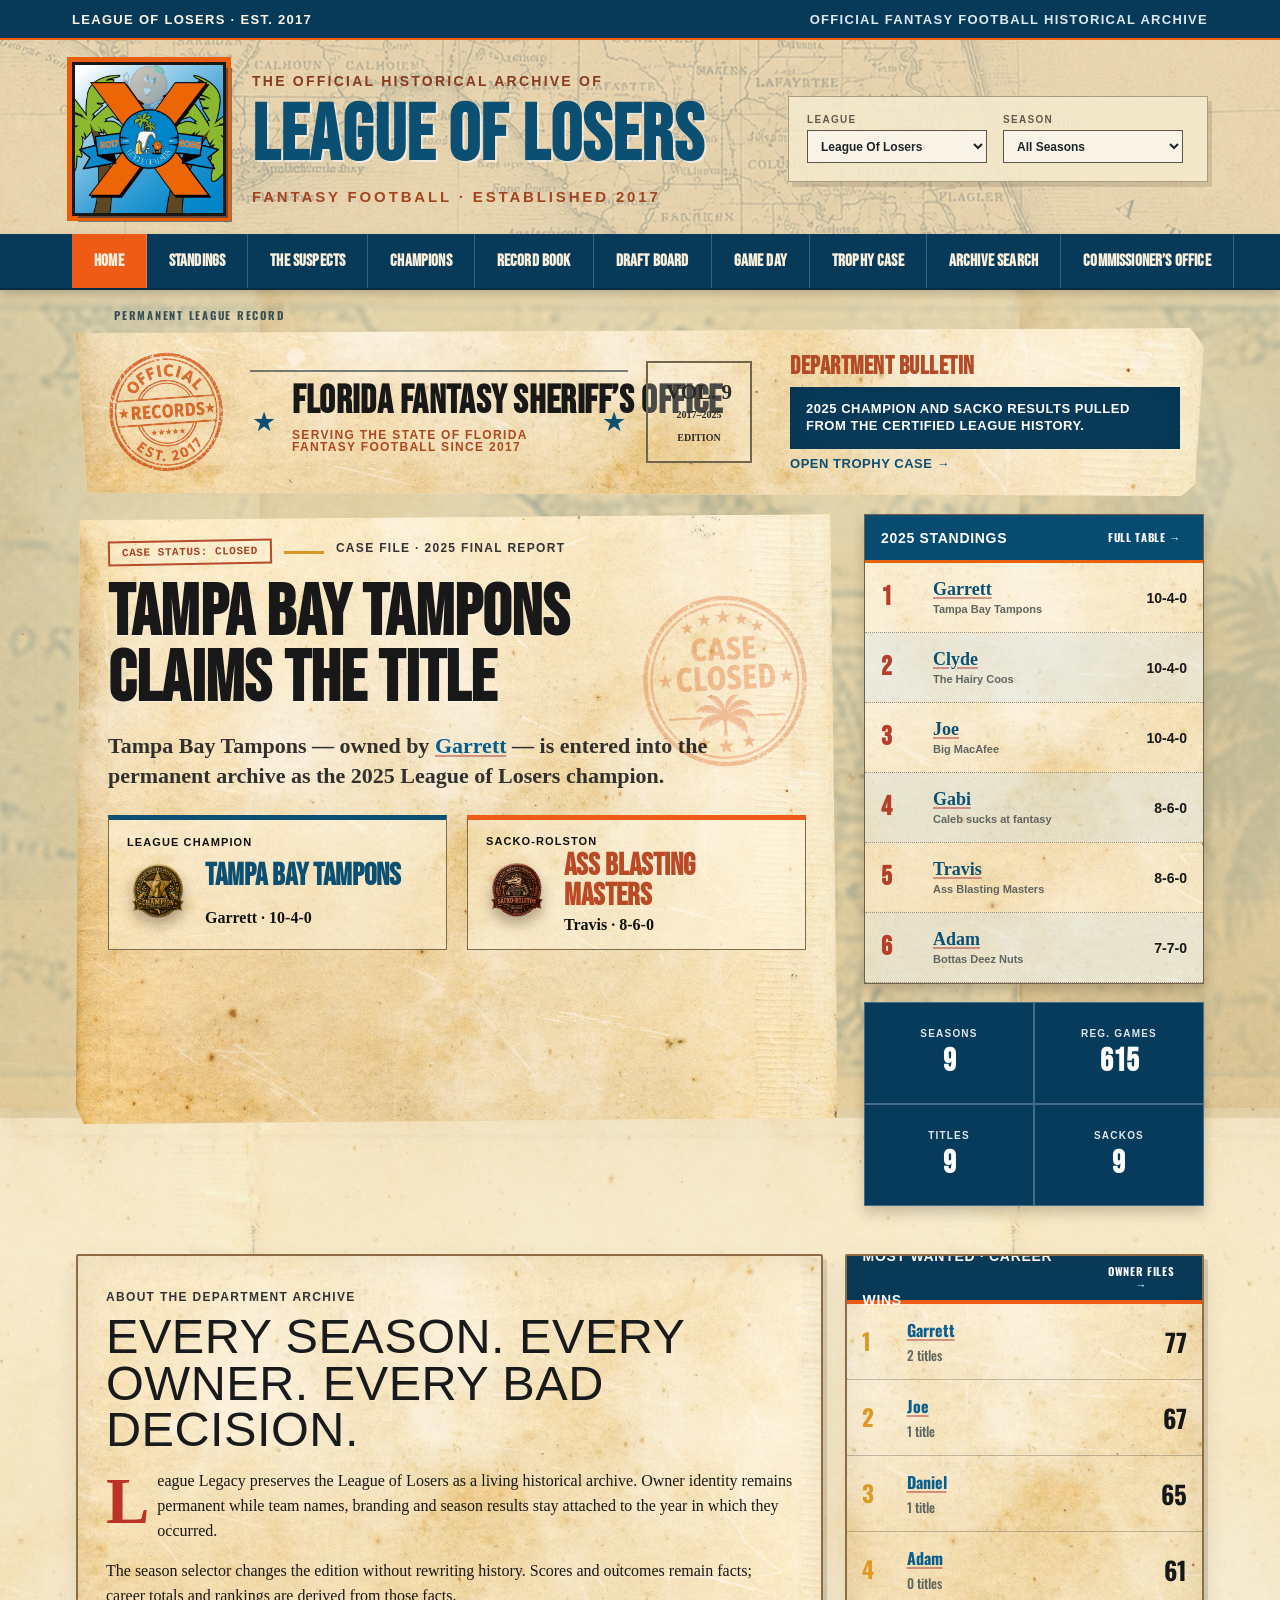
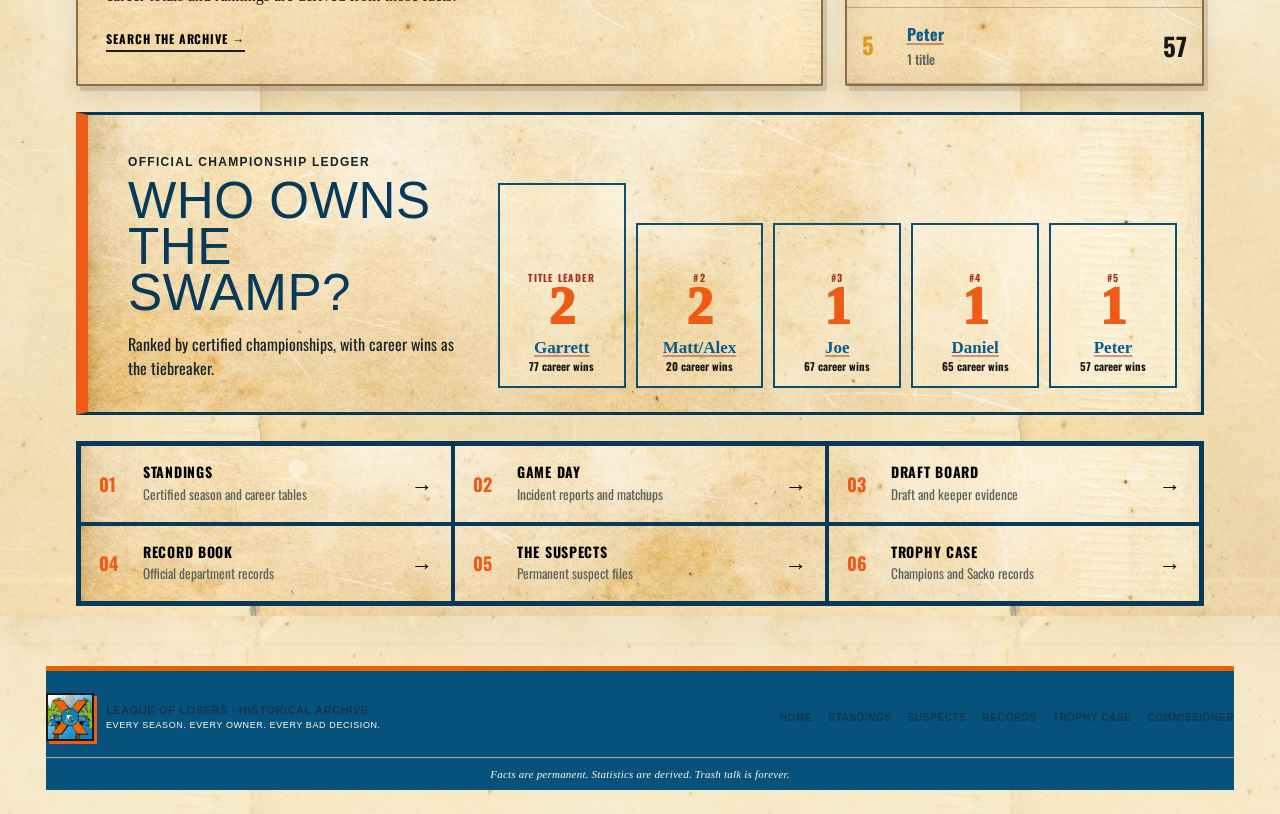
==== commit 3ba66e60: "Background assets" ====
--- a/index.html
+++ b/index.html
@@ -5,7 +5,7 @@
   <meta name="viewport" content="width=device-width, initial-scale=1">
   <meta id="siteDescription" name="description" content="League of Losers — official fantasy football historical archive.">
   <title>League of Losers | Historical Archive</title>
-  <link rel="stylesheet" href="styles.css">
+  <link rel="stylesheet" href="styles.css?v=2.5-case-closed-up">
 </head>
 <body>
   <a class="skip-link" href="#content">Skip to league content</a>
@@ -95,6 +95,6 @@
   <script src="data/game-data.js"></script>
   <script src="data/awards-data.js"></script>
   <script src="data/search-data.js"></script>
-  <script src="app.js"></script>
+  <script src="app.js?v=2.3"></script>
 </body>
 </html>
--- a/styles.css
+++ b/styles.css
@@ -1,3 +1,5 @@
+@import url("https://fonts.googleapis.com/css2?family=Bebas+Neue&family=Libre+Baskerville:ital,wght@0,400;0,700;1,400&family=Oswald:wght@400;500;600;700&family=Special+Elite&display=swap");
+
 :root {
   --navy: #12385f;
   --navy-dark: #08233f;
@@ -1672,7 +1674,7 @@
 body.theme-florida-man .owner-directory-mast h2{margin:5px 0;font:950 clamp(42px,7vw,82px)/.88 var(--font-display,Impact,sans-serif);letter-spacing:-.02em;text-transform:uppercase}
 body.theme-florida-man .owner-directory-mast p{max-width:760px;margin:10px 0 0;font:700 17px/1.45 Georgia,serif}
 body.theme-florida-man .directory-seal{display:flex;align-items:center;gap:10px;border:4px double #172224;padding:13px 16px;transform:rotate(2deg);background:#fff9e7}
-body.theme-florida-man .directory-seal strong{font:950 45px/1 var(--font-display,Impact,sans-serif);color:#bb3325}
+body.theme-florida-man .directory-seal strong{font:950 45px/1 var(--font-display,Impact,sans-serif);color:#d86f16}
 body.theme-florida-man .directory-seal span{font:900 11px/1.1 Arial,sans-serif;letter-spacing:.12em}
 body.theme-florida-man .owner-directory-stats{display:grid;grid-template-columns:repeat(4,1fr);border:2px solid #172224;background:#172224;gap:2px}
 body.theme-florida-man .owner-directory-stats article{display:flex;align-items:baseline;justify-content:space-between;gap:8px;padding:13px 16px;background:#fff9e7}
@@ -2950,3 +2952,4347 @@
 }
 body.theme-florida-man .matchup-matrix thead th.former-owner a,
 body.theme-florida-man .matchup-matrix tbody th.former-owner a{color:#071e2c!important}
+
+/* SUSPECT DIRECTORY — approved sheriff case-folder composition */
+body.theme-florida-man .wanted-grid{display:grid;grid-template-columns:repeat(2,minmax(0,1fr));gap:28px;padding:8px 0 20px}
+body.theme-florida-man .case-folder-card{position:relative;isolation:isolate;display:grid;grid-template-columns:39% 61%;aspect-ratio:1.62/1;min-height:0;color:#171713;text-decoration:none;border:3px solid #30291f;border-radius:22px 22px 18px 18px;background:#e8d5aa;box-shadow:0 12px 18px rgba(20,13,7,.32),inset 0 0 0 1px rgba(255,255,255,.4);overflow:visible;transition:transform .16s ease,box-shadow .16s ease}
+body.theme-florida-man .case-folder-card:before{content:"";position:absolute;inset:0;z-index:-1;border-radius:18px;background:linear-gradient(100deg,rgba(255,255,255,.16),transparent 35%),radial-gradient(circle at 8% 90%,rgba(99,65,31,.16),transparent 15%),radial-gradient(circle at 93% 10%,rgba(94,63,30,.12),transparent 19%),repeating-linear-gradient(0deg,rgba(81,58,33,.025) 0 1px,transparent 1px 4px);pointer-events:none}
+body.theme-florida-man .folder-tab{position:absolute;z-index:-2;top:-23px;left:3%;width:48%;height:42px;border:3px solid #30291f;border-bottom:0;border-radius:22px 25px 0 0;background:#d1bd91;clip-path:polygon(0 0,84% 0,89% 31%,100% 31%,100% 100%,0 100%)}
+body.theme-florida-man .paperclip{position:absolute;z-index:5;top:-1px;left:21px;width:18px;height:72px;border:5px solid #8f8779;border-radius:12px;transform:rotate(8deg);box-shadow:inset 0 0 0 2px #d8d1c4,1px 2px 2px rgba(0,0,0,.25)}
+body.theme-florida-man .paperclip:after{content:"";position:absolute;inset:7px 3px 7px 3px;border:2px solid #aaa292;border-radius:9px}
+body.theme-florida-man .case-photo-panel{position:relative;margin:72px 0 0 25px;border:4px solid #28241e;background:#ada391;overflow:hidden;min-width:0}
+body.theme-florida-man .height-chart{position:absolute;inset:0;display:flex;flex-direction:column;justify-content:space-around;padding:8px 0;background:repeating-linear-gradient(to bottom,transparent 0 calc(20% - 2px),rgba(35,31,25,.9) calc(20% - 2px) 20%);font:900 clamp(11px,1vw,18px)/1 Georgia,serif;color:#171713}
+body.theme-florida-man .height-chart span{padding-left:12px;z-index:1}
+body.theme-florida-man .case-character{position:absolute;z-index:2;inset:7% 2% 0;width:96%;height:93%;object-fit:contain;object-position:center bottom;filter:drop-shadow(0 4px 2px rgba(0,0,0,.3))}
+body.theme-florida-man .case-details{position:relative;display:flex;flex-direction:column;padding:42px 34px 27px 35px;min-width:0}
+body.theme-florida-man .case-topline{display:flex;align-items:flex-start;justify-content:space-between;gap:12px}
+body.theme-florida-man .case-number{font:900 clamp(17px,1.55vw,29px)/1 var(--font-display,Impact,sans-serif);letter-spacing:.035em;color:#075674}
+body.theme-florida-man .case-status{padding:7px 12px 5px;border:3px solid #075674;font:900 clamp(10px,.82vw,15px)/1 Arial,sans-serif;letter-spacing:.12em;color:#075674;transform:rotate(-3deg);box-shadow:inset 0 0 0 1px rgba(7,86,116,.3)}
+body.theme-florida-man .case-details h3{margin:20px 0 3px;font:950 clamp(28px,2.6vw,50px)/.92 var(--font-display,Impact,sans-serif);letter-spacing:.02em;text-transform:uppercase;white-space:nowrap;overflow:hidden;text-overflow:ellipsis}
+body.theme-florida-man .case-alias{margin:0;font:800 italic clamp(20px,2vw,38px)/1.05 Georgia,serif;color:#075674}
+body.theme-florida-man .case-rule{display:flex;align-items:center;gap:10px;margin:11px 0 15px;font-size:18px}
+body.theme-florida-man .case-rule:before,body.theme-florida-man .case-rule:after{content:"";height:2px;flex:1;background:#2c2821}
+body.theme-florida-man .case-franchise{display:grid;gap:5px;padding-bottom:15px;border-bottom:2px solid rgba(47,39,28,.55)}
+body.theme-florida-man .case-franchise span,.theme-florida-man .case-stats span{font:900 clamp(9px,.72vw,13px)/1 Arial,sans-serif;letter-spacing:.09em;color:#075674}
+body.theme-florida-man .case-franchise strong{font:950 clamp(19px,1.75vw,34px)/1.05 var(--font-display,Impact,sans-serif);text-transform:uppercase;white-space:nowrap;overflow:hidden;text-overflow:ellipsis}
+body.theme-florida-man .case-stats{display:grid;grid-template-columns:1.45fr .75fr .95fr;align-items:end;margin-top:15px}
+body.theme-florida-man .case-stats>div{min-height:67px;padding:0 14px;border-left:1px solid rgba(47,39,28,.55);display:flex;flex-direction:column;justify-content:flex-end;gap:6px}
+body.theme-florida-man .case-stats>div:first-child{padding-left:0;border-left:0}
+body.theme-florida-man .case-stats strong{font:950 clamp(24px,2.2vw,43px)/.9 var(--font-display,Impact,sans-serif);white-space:nowrap}
+body.theme-florida-man .record-stat{display:grid!important;grid-template-columns:1fr auto;grid-template-rows:auto 1fr}
+body.theme-florida-man .record-stat>span{grid-column:1/-1}.theme-florida-man .record-stat>strong{grid-column:1}.theme-florida-man .record-stat>em{grid-column:2;align-self:end;font:950 clamp(17px,1.5vw,29px)/1 var(--font-display,Impact,sans-serif);font-style:normal}.theme-florida-man .record-stat small{display:block;font:900 9px/1 Arial,sans-serif;color:#075674;letter-spacing:.08em;text-align:center}
+body.theme-florida-man .case-badge{position:absolute;right:7%;top:37%;width:112px;height:112px;border:5px double rgba(75,63,44,.18);border-radius:50%;display:grid;place-items:center;font-size:43px;color:rgba(75,63,44,.18);transform:rotate(-8deg)}
+body.theme-florida-man .case-badge small{position:absolute;font:900 10px/1.1 Arial,sans-serif;text-align:center}
+body.theme-florida-man .case-button{align-self:center;margin-top:auto;min-width:68%;padding:15px 22px 13px;border-radius:5px;background:#123f58;color:#f1dfb5;box-shadow:0 5px 8px rgba(0,0,0,.3),inset 0 0 0 2px rgba(255,255,255,.08);font:950 clamp(13px,1.15vw,22px)/1 var(--font-display,Impact,sans-serif);letter-spacing:.08em;text-align:center}
+body.theme-florida-man .case-button b{margin-right:12px;font-size:1.1em}
+body.theme-florida-man .case-folder-card:hover,body.theme-florida-man .case-folder-card:focus-visible{transform:translateY(-5px) rotate(-.15deg);box-shadow:0 18px 22px rgba(20,13,7,.36);outline:3px solid #075674;outline-offset:4px}
+body.theme-florida-man .case-folder-card.is-archived .case-status{color:#604e37;border-color:#604e37}
+@media(max-width:1100px){body.theme-florida-man .wanted-grid{grid-template-columns:1fr}.theme-florida-man .case-folder-card{max-width:920px;width:100%;justify-self:center}.theme-florida-man .case-details h3{font-size:clamp(31px,5vw,48px)}}
+@media(max-width:650px){body.theme-florida-man .case-folder-card{grid-template-columns:38% 62%;aspect-ratio:1.25/1;border-radius:14px}.theme-florida-man .case-photo-panel{margin:54px 0 0 14px}.theme-florida-man .case-details{padding:25px 16px 16px}.theme-florida-man .case-details h3{margin-top:12px;font-size:24px}.theme-florida-man .case-alias{font-size:18px}.theme-florida-man .case-franchise strong{font-size:17px}.theme-florida-man .case-stats{grid-template-columns:1fr 1fr}.theme-florida-man .case-stats .record-stat{grid-column:1/-1}.theme-florida-man .case-stats strong{font-size:23px}.theme-florida-man .case-badge{display:none}.theme-florida-man .case-button{min-width:90%;padding:11px 8px;font-size:12px}.theme-florida-man .paperclip{left:10px;height:55px}}
+
+/* SUSPECT DIRECTORY v2 — measured from approved 1536×1024 source of truth */
+body.theme-florida-man .wanted-grid{
+  grid-template-columns:repeat(2,minmax(0,1fr));
+  gap:30px 28px;
+  align-items:start;
+}
+body.theme-florida-man .case-folder-card{
+  --case-blue:#153f5c;
+  --case-ink:#18140f;
+  position:relative;
+  display:grid;
+  grid-template-columns:40.1% 59.9%;
+  aspect-ratio:1.578/1;
+  border:0;
+  border-radius:0;
+  background:
+    linear-gradient(rgba(229,207,163,.12),rgba(229,207,163,.12)),
+    url('assets/sheriff/textures/paper-grain.png') center/540px repeat;
+  box-shadow:0 10px 17px rgba(15,9,5,.42);
+  clip-path:polygon(1.2% 4.4%,4.6% 1.4%,45.4% 1.5%,48.6% 5.1%,94.7% 5.1%,98.4% 8.2%,99.2% 96.1%,96.4% 98.7%,3.1% 98.7%,.9% 95.9%);
+  overflow:hidden;
+  isolation:isolate;
+}
+body.theme-florida-man .case-folder-card:before{
+  content:"";position:absolute;inset:0;z-index:-1;pointer-events:none;border-radius:0;
+  background:
+    radial-gradient(ellipse at 3% 91%,rgba(91,52,24,.24) 0 6%,transparent 14%),
+    radial-gradient(ellipse at 94% 17%,rgba(95,58,29,.12),transparent 18%),
+    radial-gradient(circle at 76% 73%,rgba(91,53,21,.09),transparent 17%),
+    linear-gradient(92deg,rgba(255,255,255,.08),transparent 27%,rgba(94,59,29,.055) 63%,transparent 78%),
+    repeating-linear-gradient(0deg,rgba(60,44,28,.022) 0 1px,transparent 1px 4px);
+  mix-blend-mode:multiply;
+}
+body.theme-florida-man .case-folder-card:after{
+  content:"";position:absolute;inset:0;z-index:20;pointer-events:none;
+  box-shadow:inset 0 0 0 2px rgba(53,39,25,.25),inset 0 0 26px rgba(78,48,22,.18);
+  clip-path:inherit;
+}
+body.theme-florida-man .folder-tab{
+  position:absolute;z-index:-2;left:4.2%;top:.6%;width:44.8%;height:8.3%;
+  border:0;border-radius:0;background:rgba(187,153,99,.42);
+  clip-path:polygon(0 0,88% 0,94% 47%,100% 47%,100% 100%,0 100%);
+}
+body.theme-florida-man .case-paperclip{
+  position:absolute;z-index:30;left:2.6%;top:4.8%;width:6.2%;height:22%;object-fit:contain;
+  transform:rotate(5deg);filter:drop-shadow(2px 3px 2px rgba(0,0,0,.38));
+}
+body.theme-florida-man .case-number{
+  position:absolute;z-index:12;left:12.9%;top:10.2%;
+  font:900 clamp(18px,1.65vw,31px)/1 var(--font-display,Impact,sans-serif);
+  letter-spacing:.055em;color:var(--case-blue);text-transform:uppercase;
+  filter:url("#none");opacity:.95;
+}
+body.theme-florida-man .case-status-stamp{
+  position:absolute;z-index:12;right:3.4%;top:9.1%;width:17.6%;height:auto;
+  transform:rotate(4deg);opacity:.92;mix-blend-mode:multiply;
+}
+body.theme-florida-man .case-photo-panel{
+  position:relative;z-index:3;margin:20.2% 0 17.2% 5.1%;
+  border:4px solid rgba(28,24,19,.95);
+  border-radius:1.8% 1.8% 0 0;
+  background:#918b7d url('assets/sheriff/mugshot/height-chart.svg') center/100% 100% no-repeat;
+  overflow:hidden;box-shadow:inset 0 0 22px rgba(0,0,0,.28);
+}
+body.theme-florida-man .case-character{
+  position:absolute;z-index:2;inset:4.5% 0 0;width:100%;height:96%;
+  object-fit:contain;object-position:center bottom;filter:drop-shadow(0 4px 2px rgba(0,0,0,.28));
+}
+body.theme-florida-man .case-details{
+  position:relative;z-index:4;display:flex;flex-direction:column;
+  padding:20.3% 6.1% 8.2% 6.2%;min-width:0;
+}
+body.theme-florida-man .case-details h3{
+  margin:0 0 3.1%;font:950 clamp(25px,2.45vw,47px)/.92 var(--font-display,Impact,sans-serif);
+  letter-spacing:.022em;color:var(--case-ink);text-transform:uppercase;white-space:nowrap;
+  overflow:hidden;text-overflow:ellipsis;
+}
+body.theme-florida-man .case-alias{
+  margin:0;font:800 italic clamp(17px,1.8vw,34px)/1.02 Georgia,serif;color:var(--case-blue);
+}
+body.theme-florida-man .case-rule{display:flex;align-items:center;gap:10px;margin:3.6% 0 6%;font-size:clamp(15px,1.4vw,25px)}
+body.theme-florida-man .case-rule:before,body.theme-florida-man .case-rule:after{content:"";height:2px;flex:1;background:rgba(29,24,18,.85)}
+body.theme-florida-man .case-franchise{display:grid;gap:3.5%;padding-bottom:6.6%;border-bottom:2px solid rgba(47,39,28,.55)}
+body.theme-florida-man .case-franchise span,.theme-florida-man .case-stats span{
+  font:900 clamp(9px,.72vw,14px)/1 var(--font-label,Georgia,serif);letter-spacing:.075em;color:var(--case-blue)
+}
+body.theme-florida-man .case-franchise strong{
+  margin-top:2%;font:950 clamp(19px,1.82vw,35px)/1 var(--font-display,Impact,sans-serif);
+  text-transform:uppercase;white-space:nowrap;overflow:hidden;text-overflow:ellipsis;
+}
+body.theme-florida-man .case-stats{
+  display:grid;grid-template-columns:1.54fr .72fr .93fr;align-items:stretch;margin-top:5.4%;
+}
+body.theme-florida-man .case-stats>div{min-height:0;padding:0 8.5%;border-left:1.5px solid rgba(47,39,28,.58);display:flex;flex-direction:column;justify-content:flex-start;gap:10%}
+body.theme-florida-man .case-stats>div:first-child{padding-left:0;border-left:0}
+body.theme-florida-man .record-stat{display:flex!important}
+body.theme-florida-man .record-values{display:flex;align-items:flex-end;gap:6%;margin-top:auto}
+body.theme-florida-man .record-values strong{font:950 clamp(26px,2.35vw,45px)/.86 var(--font-display,Impact,sans-serif);white-space:nowrap}
+body.theme-florida-man .record-values em{padding-left:6%;border-left:1.5px solid rgba(47,39,28,.58);font:950 clamp(16px,1.45vw,28px)/.9 var(--font-display,Impact,sans-serif);font-style:normal;white-space:nowrap}
+body.theme-florida-man .record-values small{display:block;margin-top:5px;font:900 clamp(7px,.55vw,10px)/1 var(--font-label,Arial,sans-serif);letter-spacing:.08em;color:var(--case-blue);text-align:center}
+body.theme-florida-man .icon-stat>div{display:flex;align-items:center;gap:10%;margin-top:auto}
+body.theme-florida-man .icon-stat svg{width:clamp(24px,2.05vw,39px);height:auto;fill:var(--case-ink);flex:none}
+body.theme-florida-man .icon-stat strong{font:950 clamp(26px,2.15vw,42px)/.86 var(--font-display,Impact,sans-serif)}
+body.theme-florida-man .case-badge{
+  position:absolute;z-index:-1;right:3.2%;top:22.3%;width:32%;height:auto;border:0;border-radius:0;
+  opacity:.17;transform:rotate(-8deg);mix-blend-mode:multiply;filter:sepia(1) saturate(.35);
+}
+body.theme-florida-man .case-button{
+  display:flex;align-items:center;justify-content:center;gap:7%;align-self:center;
+  width:76%;min-width:0;margin-top:auto;padding:4.4% 5% 3.8%;border:1px solid #0d2e42;border-radius:4px;
+  background:linear-gradient(rgba(13,47,69,.96),rgba(9,37,56,.96)),url('assets/sheriff/textures/paper-grain.png') center/400px;
+  color:#ead7aa;box-shadow:0 5px 8px rgba(0,0,0,.32),inset 0 0 0 1px rgba(255,255,255,.08);
+  font:950 clamp(13px,1.18vw,23px)/1 var(--font-display,Impact,sans-serif);letter-spacing:.075em;text-align:center;
+}
+body.theme-florida-man .case-button svg{width:10%;height:auto;fill:none;stroke:currentColor;stroke-width:2.2}
+body.theme-florida-man .case-folder-card:hover,body.theme-florida-man .case-folder-card:focus-visible{transform:translateY(-4px);box-shadow:0 15px 22px rgba(20,13,7,.38);outline:3px solid var(--case-blue);outline-offset:4px}
+@media(max-width:1100px){body.theme-florida-man .wanted-grid{grid-template-columns:1fr}.theme-florida-man .case-folder-card{max-width:920px;width:100%;justify-self:center}.theme-florida-man .case-details h3{font-size:clamp(31px,5vw,48px)}}
+@media(max-width:650px){body.theme-florida-man .case-folder-card{grid-template-columns:40% 60%;aspect-ratio:1.36/1}.theme-florida-man .case-number{left:13%;top:9%;font-size:16px}.theme-florida-man .case-status-stamp{top:8%;width:20%}.theme-florida-man .case-photo-panel{margin-top:22%;margin-bottom:15%;border-width:3px}.theme-florida-man .case-details{padding:21% 5% 7%}.theme-florida-man .case-details h3{font-size:23px}.theme-florida-man .case-alias{font-size:17px}.theme-florida-man .case-franchise strong{font-size:17px}.theme-florida-man .case-stats{grid-template-columns:1.3fr .8fr}.theme-florida-man .case-stats .icon-stat:last-child{display:none}.theme-florida-man .record-values strong{font-size:25px}.theme-florida-man .case-button{width:88%;font-size:11px}.theme-florida-man .case-paperclip{width:8%;height:20%}}
+
+/* SUSPECT DIRECTORY v3 — component rebuild from approved gold-master proportions */
+body.theme-florida-man .wanted-grid{
+  grid-template-columns:repeat(2,minmax(0,1fr));
+  gap:34px 30px;
+  align-items:start;
+}
+body.theme-florida-man .case-folder-card{
+  --case-blue:#173f59;
+  --case-ink:#17130f;
+  position:relative;
+  display:block;
+  width:100%;
+  aspect-ratio:1.582/1;
+  overflow:hidden;
+  isolation:isolate;
+  border:0;
+  border-radius:0;
+  color:var(--case-ink);
+  background:
+    linear-gradient(rgba(220,196,151,.18),rgba(220,196,151,.18)),
+    url('assets/sheriff/textures/poster-paper.png') center/cover no-repeat;
+  clip-path:polygon(1.2% 4.5%,4.4% 1.2%,45.5% 1.2%,48.7% 5%,94.6% 5%,98.1% 8%,99.2% 95.8%,96.7% 98.6%,3.1% 98.7%,.8% 95.7%);
+  box-shadow:0 12px 20px rgba(24,14,7,.44);
+  transform:none;
+}
+body.theme-florida-man .case-folder-card:before{
+  content:"";position:absolute;inset:0;z-index:0;pointer-events:none;
+  background:
+    radial-gradient(ellipse at 2% 91%,rgba(82,43,16,.30) 0 7%,transparent 15%),
+    radial-gradient(ellipse at 96% 19%,rgba(95,50,17,.16),transparent 18%),
+    radial-gradient(circle at 69% 76%,rgba(84,47,18,.10),transparent 19%),
+    repeating-linear-gradient(0deg,rgba(55,38,23,.025) 0 1px,transparent 1px 4px);
+  mix-blend-mode:multiply;
+}
+body.theme-florida-man .case-folder-card:after{
+  content:"";position:absolute;inset:0;z-index:40;pointer-events:none;
+  box-shadow:inset 0 0 0 1px rgba(52,35,20,.24),inset 0 0 28px rgba(77,44,18,.18);
+}
+body.theme-florida-man .folder-tab{
+  position:absolute;z-index:1;left:4%;top:.4%;width:44.5%;height:8.1%;
+  background:rgba(160,126,76,.28);
+  clip-path:polygon(0 0,88% 0,94% 45%,100% 45%,100% 100%,0 100%);
+}
+body.theme-florida-man .case-paperclip{
+  position:absolute;z-index:30;left:2.4%;top:4.2%;width:6.3%;height:22%;
+  object-fit:contain;transform:rotate(5deg);
+  filter:sepia(.25) contrast(.92) drop-shadow(2px 3px 2px rgba(0,0,0,.45));
+}
+body.theme-florida-man .case-number{
+  position:absolute;z-index:12;left:12.8%;top:10.5%;
+  font-family:Impact,"Arial Narrow",sans-serif;
+  font-size:clamp(17px,1.55vw,30px);font-weight:900;line-height:1;
+  letter-spacing:.045em;color:var(--case-blue);text-transform:uppercase;
+  opacity:.92;text-shadow:.4px .4px 0 rgba(23,63,89,.25);
+}
+body.theme-florida-man .case-status-stamp{
+  position:absolute;z-index:14;right:3.2%;top:9.1%;width:17.5%;height:auto;
+  transform:rotate(4deg);opacity:.86;mix-blend-mode:multiply;
+  filter:contrast(.82) saturate(.82);
+}
+body.theme-florida-man .case-photo-panel{
+  position:absolute;z-index:3;left:3.2%;top:17%;width:36.8%;height:63.8%;
+  margin:0;border:4px solid rgba(25,21,16,.95);border-radius:1.5%;
+  background:#8e897d url('assets/sheriff/mugshot/height-chart.svg') center/100% 100% no-repeat;
+  overflow:hidden;box-shadow:inset 0 0 19px rgba(0,0,0,.34);
+}
+body.theme-florida-man .case-character{
+  position:absolute;z-index:2;inset:0;width:100%;height:100%;
+  object-fit:cover;object-position:center 73%;
+  filter:drop-shadow(0 4px 2px rgba(0,0,0,.27));
+}
+body.theme-florida-man .case-character-garrett{object-fit:contain;object-position:center bottom;transform:scale(1.05);transform-origin:center bottom}
+body.theme-florida-man .case-character-azn{object-position:center 82%;transform:scale(1.18);transform-origin:center bottom}
+body.theme-florida-man .case-character-matthew{object-position:center 78%}
+body.theme-florida-man .case-character-daniel{object-position:center 80%}
+body.theme-florida-man .case-details{
+  position:absolute;z-index:4;left:42.3%;right:4.1%;top:18.1%;bottom:7.4%;
+  display:block;padding:0;min-width:0;
+}
+body.theme-florida-man .case-details h3{
+  position:absolute;left:0;right:0;top:0;margin:0;
+  color:var(--case-ink);text-transform:uppercase;white-space:nowrap;overflow:hidden;text-overflow:ellipsis;
+  font-family:Impact,"Arial Narrow",sans-serif;font-size:clamp(25px,2.35vw,45px);font-weight:900;line-height:.94;
+  letter-spacing:.012em;text-shadow:.5px .5px 0 rgba(0,0,0,.15);
+}
+body.theme-florida-man .case-alias{display:none!important}
+body.theme-florida-man .case-rule{
+  position:absolute;left:0;right:0;top:22.5%;display:flex;align-items:center;gap:10px;margin:0;
+  font-size:clamp(13px,1.15vw,22px);color:var(--case-ink);
+}
+body.theme-florida-man .case-rule:before,body.theme-florida-man .case-rule:after{content:"";height:1.5px;flex:1;background:rgba(35,28,20,.82)}
+body.theme-florida-man .case-franchise{
+  position:absolute;left:0;right:0;top:31%;height:24%;display:block;padding:0 0 5.5%;
+  border-bottom:1.5px solid rgba(47,37,26,.55);
+}
+body.theme-florida-man .case-franchise span,body.theme-florida-man .case-stats span{
+  display:block;font-family:Georgia,"Times New Roman",serif;font-size:clamp(8px,.69vw,13px);
+  font-weight:900;line-height:1;letter-spacing:.07em;color:var(--case-blue);text-transform:uppercase;
+}
+body.theme-florida-man .case-franchise strong{
+  display:block;margin-top:4%;font-family:Impact,"Arial Narrow",sans-serif;
+  font-size:clamp(18px,1.62vw,31px);font-weight:900;line-height:1;text-transform:uppercase;
+  white-space:nowrap;overflow:hidden;text-overflow:ellipsis;
+}
+body.theme-florida-man .case-stats{
+  position:absolute;left:0;right:0;top:60%;height:22%;display:grid;
+  grid-template-columns:1.48fr .72fr .86fr;align-items:stretch;margin:0;
+}
+body.theme-florida-man .case-stats>div{padding:0 8%;border-left:1.5px solid rgba(47,37,26,.55);display:flex;flex-direction:column;gap:0;min-width:0}
+body.theme-florida-man .case-stats>div:first-child{padding-left:0;border-left:0}
+body.theme-florida-man .record-values{display:flex;align-items:flex-end;gap:5%;margin-top:auto;min-width:0}
+body.theme-florida-man .record-values strong{
+  font-family:Impact,"Arial Narrow",sans-serif;font-size:clamp(23px,2.05vw,39px);font-weight:900;line-height:.86;white-space:nowrap;
+}
+body.theme-florida-man .record-values em{
+  padding-left:6%;border-left:1.5px solid rgba(47,37,26,.55);
+  font-family:Impact,"Arial Narrow",sans-serif;font-size:clamp(13px,1.15vw,22px);font-weight:900;line-height:.9;font-style:normal;white-space:nowrap;
+}
+body.theme-florida-man .record-values small{display:block;margin-top:4px;font:900 clamp(6px,.48vw,9px)/1 Arial,sans-serif;letter-spacing:.08em;color:var(--case-blue);text-align:center}
+body.theme-florida-man .icon-stat>div{display:flex;align-items:flex-end;gap:10%;margin-top:auto}
+body.theme-florida-man .icon-stat svg{width:clamp(20px,1.75vw,33px);height:auto;fill:var(--case-ink);flex:none}
+body.theme-florida-man .icon-stat strong{font-family:Impact,"Arial Narrow",sans-serif;font-size:clamp(23px,1.9vw,36px);font-weight:900;line-height:.86}
+body.theme-florida-man .case-badge{
+  position:absolute;z-index:-1;right:-1%;top:10%;width:31%;height:auto;border:0;
+  opacity:.14;transform:rotate(-7deg);mix-blend-mode:multiply;filter:sepia(1) saturate(.25) contrast(.8);
+}
+body.theme-florida-man .case-button{
+  position:absolute;left:14%;bottom:0;width:72%;height:14%;min-width:0;margin:0;padding:0 5%;
+  display:flex;align-items:center;justify-content:center;gap:7%;
+  border:1px solid #0a2c40;border-radius:4px;
+  background:linear-gradient(rgba(12,48,70,.94),rgba(8,36,54,.97)),url('assets/sheriff/textures/paper-grain.png') center/420px;
+  color:#ead5a6;box-shadow:0 5px 8px rgba(0,0,0,.34),inset 0 0 0 1px rgba(255,255,255,.08);
+  font-family:Georgia,"Times New Roman",serif;font-size:clamp(11px,1.08vw,21px);font-weight:900;line-height:1;letter-spacing:.065em;text-align:center;
+}
+body.theme-florida-man .case-button:before,body.theme-florida-man .case-button:after{content:"";position:absolute;top:50%;width:5px;height:5px;border-radius:50%;background:#19140f;transform:translateY(-50%)}
+body.theme-florida-man .case-button:before{left:4%}body.theme-florida-man .case-button:after{right:4%}
+body.theme-florida-man .case-button svg{width:9%;height:auto;fill:none;stroke:currentColor;stroke-width:2}
+body.theme-florida-man .case-folder-card:hover,body.theme-florida-man .case-folder-card:focus-visible{transform:translateY(-3px);box-shadow:0 16px 24px rgba(20,13,7,.4);outline:3px solid var(--case-blue);outline-offset:4px}
+@media(max-width:1100px){
+  body.theme-florida-man .wanted-grid{grid-template-columns:1fr}
+  body.theme-florida-man .case-folder-card{max-width:920px;justify-self:center}
+  body.theme-florida-man .case-details h3{font-size:clamp(29px,5vw,46px)}
+}
+@media(max-width:650px){
+  body.theme-florida-man .case-folder-card{aspect-ratio:1.42/1}
+  body.theme-florida-man .case-number{font-size:15px}
+  body.theme-florida-man .case-details h3{font-size:22px}
+  body.theme-florida-man .case-franchise strong{font-size:16px}
+  body.theme-florida-man .case-stats{grid-template-columns:1.35fr .72fr}
+  body.theme-florida-man .case-stats .icon-stat:last-child{display:none}
+  body.theme-florida-man .record-values strong{font-size:22px}
+  body.theme-florida-man .case-button{font-size:10px}
+}
+
+/* SUSPECT DIRECTORY v3.1 — approved texture + hardware correction */
+body.theme-florida-man .case-folder-card{
+  background:
+    linear-gradient(rgba(211,186,139,.06),rgba(211,186,139,.06)),
+    url('assets/sheriff/textures/approved-paper-texture.png') center/cover no-repeat;
+}
+body.theme-florida-man .case-folder-card:before{
+  background:
+    radial-gradient(ellipse at 2% 91%,rgba(78,42,17,.34) 0 6.5%,transparent 14.5%),
+    radial-gradient(ellipse at 23% 92%,rgba(92,54,23,.12),transparent 15%),
+    radial-gradient(ellipse at 95% 19%,rgba(91,50,20,.14),transparent 18%),
+    radial-gradient(circle at 68% 76%,rgba(82,47,20,.10),transparent 18%),
+    linear-gradient(92deg,rgba(255,255,255,.055),transparent 22%,rgba(74,46,23,.06) 59%,transparent 81%),
+    repeating-linear-gradient(0deg,rgba(46,31,19,.022) 0 1px,transparent 1px 4px);
+  mix-blend-mode:multiply;
+}
+body.theme-florida-man .case-folder-card:after{
+  box-shadow:
+    inset 0 0 0 1px rgba(50,34,20,.23),
+    inset 0 0 30px rgba(71,39,16,.20),
+    inset 0 -8px 13px rgba(67,38,18,.13);
+}
+body.theme-florida-man .case-paperclip{
+  left:1.65%;top:2.25%;width:8.1%;height:27%;
+  transform:rotate(4deg);
+  filter:drop-shadow(2px 4px 2px rgba(0,0,0,.42));
+}
+body.theme-florida-man .case-status-stamp{
+  right:2.45%;top:7.2%;width:19.5%;
+  transform:rotate(4deg);opacity:.96;mix-blend-mode:multiply;filter:none;
+}
+body.theme-florida-man .case-badge{
+  right:-1.8%;top:8.5%;width:35%;opacity:.48;
+  transform:rotate(-2deg);mix-blend-mode:multiply;filter:none;
+}
+
+
+/* SUSPECT DIRECTORY v4.1 — preserve approved v4 styling; clean texture + stat fit corrections */
+body.theme-florida-man .case-folder-card{
+  background:
+    linear-gradient(rgba(211,186,139,.035),rgba(211,186,139,.035)),
+    url('assets/sheriff/textures/approved-paper-clean.png') center/cover no-repeat;
+}
+body.theme-florida-man .case-stats{
+  grid-template-columns:minmax(0,1.42fr) minmax(82px,.72fr) minmax(105px,1fr);
+  column-gap:0;
+}
+body.theme-florida-man .case-stats>div{
+  padding-left:6%;padding-right:6%;min-width:0;
+}
+body.theme-florida-man .case-stats>div:last-child{
+  padding-left:5%;padding-right:0;
+}
+body.theme-florida-man .case-stats span{
+  font-size:clamp(7px,.61vw,11px);
+  letter-spacing:.045em;
+  white-space:nowrap;
+}
+body.theme-florida-man .record-values{gap:4%;}
+body.theme-florida-man .record-values strong,
+body.theme-florida-man .record-values em,
+body.theme-florida-man .icon-stat strong{
+  font-family:Impact,"Arial Narrow",sans-serif;
+  font-size:clamp(21px,1.78vw,34px);
+  font-weight:900;line-height:.88;
+}
+body.theme-florida-man .record-values em{padding-left:4%;}
+body.theme-florida-man .icon-stat>div{gap:8%;}
+body.theme-florida-man .icon-stat svg{width:clamp(19px,1.55vw,29px);}
+body.theme-florida-man .case-stats>div:last-child span{font-size:clamp(7px,.56vw,10px);}
+@media(max-width:650px){
+  body.theme-florida-man .case-stats{grid-template-columns:1.2fr .72fr .88fr;}
+  body.theme-florida-man .case-stats .icon-stat:last-child{display:flex;}
+  body.theme-florida-man .record-values strong,
+  body.theme-florida-man .record-values em,
+  body.theme-florida-man .icon-stat strong{font-size:19px;}
+  body.theme-florida-man .case-stats span{font-size:6px;}
+}
+
+
+/* SUSPECT DIRECTORY v7 — production asset assembly from approved source */
+body.theme-florida-man .case-folder-card{
+  aspect-ratio:1.685/1;
+  background:#d5bd90 url('assets/sheriff/textures/folder-paper-clean.webp') center/100% 100% no-repeat;
+  clip-path:polygon(1.2% 4.6%,4.2% 1.2%,45.6% 1.2%,48.7% 5%,94.7% 5%,98.2% 8%,99.15% 95.7%,96.7% 98.6%,3.1% 98.7%,.8% 95.7%);
+  box-shadow:0 12px 20px rgba(24,14,7,.42);
+}
+body.theme-florida-man .case-folder-card:before{
+  content:"";position:absolute;inset:0;z-index:38;pointer-events:none;
+  background:url('assets/sheriff/textures/folder-edge-wear-overlay.png') center/100% 100% no-repeat;
+  mix-blend-mode:multiply;opacity:.9;
+}
+body.theme-florida-man .case-folder-card:after{
+  content:"";position:absolute;inset:0;z-index:40;pointer-events:none;
+  box-shadow:inset 0 0 0 1px rgba(52,35,20,.2),inset 0 0 22px rgba(77,44,18,.12);
+}
+body.theme-florida-man .folder-tab{
+  left:4.1%;top:.4%;width:44.4%;height:8.2%;
+  background:rgba(137,100,54,.30);
+  clip-path:polygon(0 0,88% 0,94% 45%,100% 45%,100% 100%,0 100%);
+  mix-blend-mode:multiply;
+}
+body.theme-florida-man .case-paperclip{
+  left:2.1%;top:2.0%;width:7.7%;height:25.5%;object-fit:contain;
+  transform:rotate(3deg);filter:drop-shadow(2px 4px 2px rgba(0,0,0,.42));
+}
+body.theme-florida-man .case-number{left:12.7%;top:10.6%;font-size:clamp(17px,1.42vw,28px);}
+body.theme-florida-man .case-status-stamp{
+  right:3.2%;top:8.2%;width:18.2%;transform:rotate(4deg);
+  opacity:.93;mix-blend-mode:multiply;filter:none;
+}
+body.theme-florida-man .case-photo-panel{
+  left:3.25%;top:17%;width:36.75%;height:63.7%;border-width:3px;
+  box-shadow:inset 0 0 16px rgba(0,0,0,.28);
+}
+body.theme-florida-man .case-details{left:42.5%;right:4.1%;top:18.2%;bottom:7.2%;}
+body.theme-florida-man .case-details h3{font-size:clamp(25px,2.18vw,42px);letter-spacing:.008em;}
+body.theme-florida-man .case-rule{top:22.3%;}
+body.theme-florida-man .case-franchise{top:31%;height:24%;}
+body.theme-florida-man .case-franchise span,body.theme-florida-man .case-stats span{
+  font-size:clamp(8px,.64vw,12px);letter-spacing:.055em;
+}
+body.theme-florida-man .case-franchise strong{font-size:clamp(18px,1.52vw,29px);margin-top:3.6%;}
+body.theme-florida-man .case-stats{
+  top:60%;height:22.5%;
+  grid-template-columns:minmax(0,1.48fr) minmax(72px,.72fr) minmax(100px,.98fr);
+}
+body.theme-florida-man .case-stats>div{padding-left:6%;padding-right:6%;}
+body.theme-florida-man .case-stats>div:first-child{padding-left:0;padding-right:5%;}
+body.theme-florida-man .case-stats>div:last-child{padding-left:5%;padding-right:0;}
+body.theme-florida-man .case-stats>div:last-child span{font-size:clamp(7px,.54vw,10px);letter-spacing:.025em;}
+body.theme-florida-man .record-values{gap:4%;}
+body.theme-florida-man .record-values strong,
+body.theme-florida-man .record-values em,
+body.theme-florida-man .icon-stat strong{
+  font-family:Impact,"Arial Narrow",sans-serif;
+  font-size:clamp(21px,1.7vw,32px);font-weight:900;line-height:.88;
+}
+body.theme-florida-man .record-values em{padding-left:4%;}
+body.theme-florida-man .record-values small{font-size:clamp(6px,.43vw,8px);}
+body.theme-florida-man .icon-stat>div{gap:8%;}
+body.theme-florida-man .icon-stat svg{width:clamp(18px,1.45vw,27px);}
+body.theme-florida-man .case-badge{
+  z-index:-1;right:-.6%;top:9%;width:32%;opacity:.18;
+  transform:rotate(-2deg);mix-blend-mode:multiply;filter:sepia(.75) saturate(.45) contrast(.88);
+}
+body.theme-florida-man .case-button{left:15%;bottom:0;width:70%;height:14%;font-size:clamp(11px,1.02vw,20px);}
+@media(max-width:650px){
+  body.theme-florida-man .case-folder-card{aspect-ratio:1.48/1;}
+  body.theme-florida-man .case-stats{grid-template-columns:1.32fr .68fr .92fr;}
+  body.theme-florida-man .record-values strong,
+  body.theme-florida-man .record-values em,
+  body.theme-florida-man .icon-stat strong{font-size:18px;}
+  body.theme-florida-man .case-stats span{font-size:6px;}
+}
+
+/* SUSPECT DIRECTORY v8 — uniform stat line, matching archived stamp, stronger badge */
+body.theme-florida-man .case-status-stamp{
+  width:18.6%;
+  height:auto;
+  object-fit:contain;
+}
+body.theme-florida-man .case-folder-card.is-archived .case-status-stamp{
+  right:2.8%;
+  top:7.8%;
+  width:19.2%;
+  transform:rotate(4deg);
+  opacity:.94;
+  mix-blend-mode:multiply;
+}
+body.theme-florida-man .case-stats{
+  grid-template-columns:minmax(0,1.5fr) minmax(70px,.72fr) minmax(102px,.98fr);
+  align-items:stretch;
+}
+body.theme-florida-man .case-stats>div{
+  justify-content:space-between;
+}
+body.theme-florida-man .record-values,
+body.theme-florida-man .icon-stat>div{
+  min-height:42px;
+  margin-top:auto;
+  align-items:flex-end;
+}
+body.theme-florida-man .record-values strong,
+body.theme-florida-man .record-values em,
+body.theme-florida-man .icon-stat strong{
+  font-family:Impact,"Arial Narrow",sans-serif;
+  font-size:clamp(20px,1.62vw,31px);
+  font-weight:900;
+  line-height:.86;
+}
+body.theme-florida-man .record-values em{
+  display:flex;
+  flex-direction:column;
+  justify-content:flex-end;
+  align-items:center;
+  padding-left:5%;
+}
+body.theme-florida-man .record-values small{
+  order:-1;
+  margin:0 0 5px;
+  font-size:clamp(6px,.46vw,9px);
+  line-height:1;
+}
+body.theme-florida-man .icon-stat svg{
+  width:clamp(18px,1.45vw,27px);
+  align-self:flex-end;
+}
+body.theme-florida-man .case-badge{
+  opacity:.31;
+  right:-.4%;
+  top:8.5%;
+  width:32.5%;
+  filter:sepia(.45) saturate(.55) contrast(.95);
+}
+@media(max-width:650px){
+  body.theme-florida-man .record-values strong,
+  body.theme-florida-man .record-values em,
+  body.theme-florida-man .icon-stat strong{font-size:18px;}
+  body.theme-florida-man .record-values,
+  body.theme-florida-man .icon-stat>div{min-height:30px;}
+}
+
+/* SUSPECT DIRECTORY v9 — compact manager-only stack and matched archive stamp */
+body.theme-florida-man .case-folder-card.is-archived .case-status-stamp{
+  right:2.8%;
+  top:7.1%;
+  width:18.6%;
+  transform:none;
+  opacity:1;
+  mix-blend-mode:multiply;
+}
+body.theme-florida-man .case-details h3{
+  top:0;
+}
+body.theme-florida-man .case-rule{
+  top:13.5%;
+}
+body.theme-florida-man .case-franchise{
+  top:20.5%;
+  height:27.5%;
+  padding-bottom:5%;
+}
+body.theme-florida-man .case-franchise strong{
+  margin-top:3.2%;
+}
+body.theme-florida-man .case-stats{
+  top:52.5%;
+  height:27%;
+}
+body.theme-florida-man .case-button{
+  bottom:0;
+}
+@media(max-width:650px){
+  body.theme-florida-man .case-rule{top:15%;}
+  body.theme-florida-man .case-franchise{top:23%;height:25%;}
+  body.theme-florida-man .case-stats{top:54%;height:25%;}
+}
+
+/* SUSPECT DIRECTORY v10 — final approved card polish */
+body.theme-florida-man .case-details{
+  top:17.2%;
+  bottom:7.2%;
+}
+body.theme-florida-man .case-details h3{
+  top:0;
+}
+body.theme-florida-man .case-rule{
+  top:13.2%;
+}
+body.theme-florida-man .case-franchise{
+  top:20%;
+  height:26%;
+  padding-bottom:4.5%;
+}
+body.theme-florida-man .case-stats{
+  top:50.8%;
+  height:29%;
+  display:grid;
+  grid-template-columns:repeat(4,minmax(0,1fr));
+  align-items:stretch;
+  margin:0;
+}
+body.theme-florida-man .case-stats>.case-stat{
+  min-width:0;
+  padding:0 7%;
+  border-left:1.5px solid rgba(47,39,28,.58);
+  display:flex;
+  flex-direction:column;
+  justify-content:space-between;
+  gap:8%;
+}
+body.theme-florida-man .case-stats>.case-stat:first-child{
+  border-left:0;
+  padding-left:0;
+}
+body.theme-florida-man .case-stats>.case-stat:last-child{
+  padding-right:0;
+}
+body.theme-florida-man .case-stats .case-stat>span{
+  display:block;
+  min-height:1.2em;
+  font-size:clamp(7px,.54vw,10px);
+  line-height:1.05;
+  letter-spacing:.035em;
+  white-space:nowrap;
+  overflow:visible;
+}
+body.theme-florida-man .case-stat-value{
+  min-height:42px;
+  margin-top:auto;
+  display:flex;
+  align-items:flex-end;
+  justify-content:flex-start;
+  gap:8%;
+}
+body.theme-florida-man .case-stat-value strong{
+  font-family:Impact,"Arial Narrow",sans-serif;
+  font-size:clamp(20px,1.62vw,31px);
+  font-weight:900;
+  line-height:.86;
+  white-space:nowrap;
+}
+body.theme-florida-man .case-stat-value svg{
+  width:clamp(17px,1.35vw,25px);
+  height:auto;
+  flex:none;
+  fill:var(--case-ink,#17130f);
+}
+body.theme-florida-man .case-stat-win .case-stat-value,
+body.theme-florida-man .case-stat-seasons .case-stat-value,
+body.theme-florida-man .case-stat-titles .case-stat-value{
+  justify-content:center;
+}
+body.theme-florida-man .case-badge{
+  opacity:.34;
+  right:-.4%;
+  top:8.2%;
+  width:32.5%;
+  filter:sepia(.4) saturate(.5) contrast(.94);
+}
+body.theme-florida-man .case-status-stamp,
+body.theme-florida-man .case-folder-card.is-archived .case-status-stamp{
+  right:3.2%;
+  top:8.2%;
+  width:18.6%;
+  transform:rotate(4deg);
+  opacity:.95;
+  mix-blend-mode:multiply;
+}
+@media(max-width:650px){
+  body.theme-florida-man .case-rule{top:14.5%;}
+  body.theme-florida-man .case-franchise{top:22%;height:24%;}
+  body.theme-florida-man .case-stats{top:50.5%;height:29%;grid-template-columns:repeat(4,minmax(0,1fr));}
+  body.theme-florida-man .case-stats>.case-stat{padding-left:4%;padding-right:4%;}
+  body.theme-florida-man .case-stats .case-stat>span{font-size:5.5px;letter-spacing:.01em;}
+  body.theme-florida-man .case-stat-value{min-height:28px;gap:4%;}
+  body.theme-florida-man .case-stat-value strong{font-size:16px;}
+  body.theme-florida-man .case-stat-value svg{width:14px;}
+}
+
+/* SUSPECT DIRECTORY v10.1 — locked status angle and balanced stat headers */
+body.theme-florida-man .case-status-stamp,
+body.theme-florida-man .case-folder-card.is-active .case-status-stamp,
+body.theme-florida-man .case-folder-card.is-archived .case-status-stamp{
+  right:3.2%;
+  top:8.2%;
+  width:18.6%;
+  transform:rotate(4deg);
+  transform-origin:50% 50%;
+  opacity:.95;
+  mix-blend-mode:multiply;
+}
+body.theme-florida-man .case-stats>.case-stat{
+  padding-left:6%;
+  padding-right:6%;
+  align-items:center;
+  text-align:center;
+}
+body.theme-florida-man .case-stats>.case-stat:first-child{
+  padding-left:0;
+  padding-right:6%;
+}
+body.theme-florida-man .case-stats>.case-stat:last-child{
+  padding-left:6%;
+  padding-right:0;
+}
+body.theme-florida-man .case-stats .case-stat>span{
+  width:100%;
+  min-height:1.2em;
+  display:flex;
+  align-items:flex-start;
+  justify-content:center;
+  font-size:clamp(7px,.56vw,10.5px);
+  line-height:1;
+  letter-spacing:.025em;
+  white-space:nowrap;
+}
+body.theme-florida-man .case-stat-value,
+body.theme-florida-man .case-stat-record .case-stat-value,
+body.theme-florida-man .case-stat-win .case-stat-value,
+body.theme-florida-man .case-stat-seasons .case-stat-value,
+body.theme-florida-man .case-stat-titles .case-stat-value{
+  width:100%;
+  justify-content:center;
+}
+@media(max-width:650px){
+  body.theme-florida-man .case-stats .case-stat>span{
+    font-size:5.7px;
+    letter-spacing:0;
+  }
+}
+
+/* Portrait full-bleed correction — CSS crop only; source PNGs remain untouched. */
+body.theme-florida-man .case-photo-panel{overflow:hidden;}
+body.theme-florida-man .case-character,
+body.theme-florida-man .case-character-garrett,
+body.theme-florida-man .case-character-azn,
+body.theme-florida-man .case-character-matthew,
+body.theme-florida-man .case-character-daniel{
+  inset:-4%;
+  width:108%;
+  height:108%;
+  max-width:none;
+  object-fit:cover;
+  object-position:center center;
+  transform:none;
+  transform-origin:center center;
+}
+
+/* SUSPECT DIRECTORY v10.4 — crop baked portrait borders on selected active-owner art */
+body.theme-florida-man .case-character-garrett,
+body.theme-florida-man .case-character-jos,
+body.theme-florida-man .case-character-travis,
+body.theme-florida-man .case-character-gabriella,
+body.theme-florida-man .case-character-caleb,
+body.theme-florida-man .case-character-adam{
+  inset:-10%;
+  width:120%;
+  height:120%;
+  max-width:none;
+  object-fit:cover;
+  object-position:center center;
+  transform:none;
+}
+
+/* WANTED POSTER v1 — Garrett profile hero first pass */
+body.theme-florida-man .wanted-poster{
+  position:relative; isolation:isolate; width:min(100%,980px); aspect-ratio:0.95/1;
+  margin:0 auto 24px; overflow:hidden; color:#17120d;
+  background:
+    linear-gradient(rgba(221,194,147,.08),rgba(221,194,147,.08)),
+    url('assets/sheriff/textures/poster-paper.png') center/cover no-repeat;
+  clip-path:polygon(3% 2%,46% 1.5%,48% 2.5%,85% 1.6%,88% 3%,96% 2.5%,98% 7%,97% 34%,99% 39%,97% 78%,98% 92%,94% 98%,56% 97%,49% 99%,11% 97%,5% 95%,3% 83%,4% 58%,2% 50%);
+  box-shadow:0 12px 26px rgba(28,16,7,.52),inset 0 0 34px rgba(88,47,17,.24);
+  border:1px solid rgba(64,38,19,.32);
+}
+body.theme-florida-man .wanted-poster:before{content:"";position:absolute;inset:0;z-index:-1;pointer-events:none;background:radial-gradient(circle at 5% 7%,rgba(75,39,14,.28),transparent 12%),radial-gradient(circle at 94% 8%,rgba(75,39,14,.25),transparent 14%),radial-gradient(circle at 88% 92%,rgba(75,39,14,.22),transparent 17%),repeating-linear-gradient(0deg,rgba(53,35,20,.025) 0 1px,transparent 1px 4px);mix-blend-mode:multiply}
+body.theme-florida-man .wanted-pushpin{position:absolute;z-index:8;top:-1%;left:49%;width:4.8%;aspect-ratio:1;border-radius:50%;background:radial-gradient(circle at 35% 28%,#f5f0e5 0 8%,#89847b 23%,#312e2b 62%,#817c73 74%,#222 100%);box-shadow:0 7px 6px rgba(0,0,0,.45)}
+body.theme-florida-man .wanted-office-mark{position:absolute;left:6%;right:6%;top:4.6%;height:14%;display:grid;grid-template-columns:21% 1fr;align-items:center;text-align:center}
+body.theme-florida-man .wanted-office-mark img{width:100%;height:100%;object-fit:contain;filter:sepia(1) saturate(.4) contrast(1.35);mix-blend-mode:multiply}
+body.theme-florida-man .wanted-office-mark div{display:grid;gap:0}
+body.theme-florida-man .wanted-office-mark strong{font:900 clamp(28px,4.4vw,67px)/.9 Georgia,serif;letter-spacing:.065em}
+body.theme-florida-man .wanted-office-mark span{font:900 clamp(20px,2.7vw,40px)/1 Georgia,serif;letter-spacing:.14em}
+body.theme-florida-man .wanted-rule{position:absolute;top:19%;left:31%;right:13%;height:2px;background:#2a2118}.wanted-rule span{position:absolute;left:50%;top:50%;transform:translate(-50%,-52%);padding:0 14px;background:#d8bd91;font-size:22px}
+body.theme-florida-man .wanted-title{position:absolute;top:21.5%;left:7%;right:6%;margin:0;color:#843326;font:950 clamp(76px,13.2vw,190px)/.8 Georgia,serif;letter-spacing:.025em;text-align:center;text-transform:uppercase;text-shadow:1px 1px 0 rgba(81,31,22,.5);opacity:.95}
+body.theme-florida-man .wanted-body{position:absolute;left:6%;right:6%;top:39%;height:42%;display:grid;grid-template-columns:55% 1fr;gap:4%}
+body.theme-florida-man .wanted-mugshot{margin:0;overflow:hidden;border:5px solid #17130f;background:#8e897d url('assets/sheriff/mugshot/height-chart.svg') center/100% 100% no-repeat;box-shadow:inset 0 0 22px rgba(0,0,0,.45)}
+body.theme-florida-man .wanted-profile-portrait{width:100%;height:100%;display:block;object-fit:cover;object-position:center 68%;transform:scale(1.08)}
+body.theme-florida-man .wanted-dossier{padding-top:1%;font-family:Georgia,serif}
+body.theme-florida-man .wanted-label{margin:0 0 1.5%;color:#173f59;font:900 clamp(14px,1.7vw,25px)/1 Georgia,serif;text-transform:uppercase;letter-spacing:.05em}
+body.theme-florida-man .wanted-dossier h3{margin:0 0 5%;font:700 italic clamp(19px,2.9vw,42px)/1.05 cursive;text-transform:uppercase}
+body.theme-florida-man .wanted-mini-rule{position:relative;height:2px;margin:0 2% 7%;background:#2a2118}.wanted-mini-rule span{position:absolute;left:50%;top:50%;transform:translate(-50%,-52%);padding:0 10px;background:#d6b98b;font-size:18px}
+body.theme-florida-man .wanted-dossier ul{list-style:none;margin:4% 0 0;padding:0;display:grid;gap:6%;font:900 clamp(14px,1.75vw,25px)/1.25 Georgia,serif;text-transform:uppercase}
+body.theme-florida-man .wanted-dossier li{position:relative;padding-left:11%}.wanted-dossier li:before{content:"★";position:absolute;left:0;top:-.08em}
+body.theme-florida-man .wanted-signature{position:absolute;left:8%;bottom:5.7%;width:33%;display:grid;text-align:center}.wanted-signature strong{font:400 italic clamp(18px,2.8vw,40px)/1 cursive;border-bottom:2px solid #18120d;padding-bottom:2%}.wanted-signature span{margin-top:3%;color:#173f59;font:900 clamp(10px,1.05vw,16px)/1.1 Georgia,serif}
+body.theme-florida-man .wanted-wax-seal{position:absolute;z-index:5;left:37%;bottom:.5%;width:21%;height:auto;filter:drop-shadow(0 7px 5px rgba(0,0,0,.35))}
+body.theme-florida-man .wanted-florida-art{position:absolute;right:3%;bottom:1%;width:39%;height:38%;opacity:.22;filter:sepia(1) saturate(.35) contrast(.8);mix-blend-mode:multiply;overflow:hidden}
+body.theme-florida-man .wanted-florida-art img{position:absolute;object-fit:contain}.wanted-palm{right:0;top:0;width:70%;height:45%}.wanted-airboat{right:-5%;top:31%;width:90%;height:45%;object-fit:cover!important;object-position:center 55%;clip-path:polygon(0 35%,100% 20%,100% 100%,0 100%)}.wanted-gator{right:0;bottom:-5%;width:85%;height:32%}
+@media(max-width:700px){body.theme-florida-man .wanted-poster{aspect-ratio:.78/1}.theme-florida-man .wanted-office-mark{grid-template-columns:24% 1fr}.theme-florida-man .wanted-body{top:38%;height:45%;grid-template-columns:54% 1fr;gap:3%}.theme-florida-man .wanted-dossier ul{gap:4%}.theme-florida-man .wanted-wax-seal{width:24%;left:36%}}
+
+/* WANTED POSTER v2 — component-library scale and approved proportions */
+body.theme-florida-man .wanted-poster{
+  width:min(100%,760px);
+  aspect-ratio:978/1029;
+  margin:0 auto 26px;
+  background:
+    url('assets/sheriff/textures/folder-edge-wear-overlay.png') center/100% 100% no-repeat,
+    url('assets/sheriff/textures/poster-paper.png') center/cover no-repeat;
+}
+body.theme-florida-man .wanted-poster:before{
+  background:
+    url('assets/sheriff/textures/paper-grain.png') center/cover repeat,
+    radial-gradient(circle at 5% 7%,rgba(75,39,14,.2),transparent 12%),
+    radial-gradient(circle at 94% 8%,rgba(75,39,14,.18),transparent 14%),
+    radial-gradient(circle at 88% 92%,rgba(75,39,14,.16),transparent 17%);
+  opacity:.58;
+}
+body.theme-florida-man .wanted-office-mark{left:6.5%;right:7%;top:4.2%;height:15%;grid-template-columns:23% 1fr;column-gap:2%}
+body.theme-florida-man .wanted-office-mark strong{font:900 44px/.92 var(--font-display,Georgia,serif);letter-spacing:.065em;white-space:nowrap}
+body.theme-florida-man .wanted-office-mark span{font:900 27px/1 var(--font-display,Georgia,serif);letter-spacing:.14em;white-space:nowrap}
+body.theme-florida-man .wanted-rule{top:19.8%;left:31%;right:13%}
+body.theme-florida-man .wanted-rule span{font-size:18px;padding:0 11px}
+body.theme-florida-man .wanted-title{top:22%;left:6%;right:5%;font:950 105px/.82 var(--font-display,Georgia,serif);letter-spacing:.018em}
+body.theme-florida-man .wanted-body{left:5.2%;right:5.3%;top:39%;height:41%;grid-template-columns:55% 1fr;gap:4.2%}
+body.theme-florida-man .wanted-mugshot{border-width:4px}
+body.theme-florida-man .wanted-profile-portrait{object-position:center 62%;transform:scale(1.04)}
+body.theme-florida-man .wanted-dossier{padding-top:1.5%}
+body.theme-florida-man .wanted-label{font:900 18px/1 var(--font-display,Georgia,serif);letter-spacing:.055em;margin-bottom:2.5%}
+body.theme-florida-man .wanted-dossier h3{font:700 italic 29px/1.05 var(--font-script,cursive);margin-bottom:7%}
+body.theme-florida-man .wanted-mini-rule{margin:0 2% 8%}
+body.theme-florida-man .wanted-mini-rule span{font-size:16px;padding:0 8px}
+body.theme-florida-man .wanted-dossier ul{gap:15px;font:900 17px/1.28 var(--font-display,Georgia,serif)}
+body.theme-florida-man .wanted-dossier li{padding-left:12%}
+body.theme-florida-man .wanted-signature{left:7.3%;bottom:5.8%;width:34%}
+body.theme-florida-man .wanted-signature strong{font:400 italic 27px/1 var(--font-script,cursive)}
+body.theme-florida-man .wanted-signature span{font:900 12px/1.1 var(--font-display,Georgia,serif)}
+body.theme-florida-man .wanted-wax-seal{left:37.5%;bottom:.8%;width:20.5%}
+body.theme-florida-man .wanted-florida-art{right:3%;bottom:1.5%;width:39%;height:37%}
+
+@media(max-width:820px){
+  body.theme-florida-man .wanted-poster{width:min(100%,680px)}
+  body.theme-florida-man .wanted-office-mark strong{font-size:38px}
+  body.theme-florida-man .wanted-office-mark span{font-size:23px}
+  body.theme-florida-man .wanted-title{font-size:91px}
+  body.theme-florida-man .wanted-label{font-size:16px}
+  body.theme-florida-man .wanted-dossier h3{font-size:25px}
+  body.theme-florida-man .wanted-dossier ul{font-size:15px;gap:12px}
+}
+@media(max-width:560px){
+  body.theme-florida-man .wanted-poster{width:100%;aspect-ratio:978/1029}
+  body.theme-florida-man .wanted-office-mark strong{font-size:6vw}
+  body.theme-florida-man .wanted-office-mark span{font-size:3.8vw}
+  body.theme-florida-man .wanted-title{font-size:13.5vw}
+  body.theme-florida-man .wanted-label{font-size:2.8vw}
+  body.theme-florida-man .wanted-dossier h3{font-size:4.1vw}
+  body.theme-florida-man .wanted-dossier ul{font-size:2.65vw;gap:1.7vw}
+  body.theme-florida-man .wanted-signature strong{font-size:4.2vw}
+  body.theme-florida-man .wanted-signature span{font-size:1.9vw}
+}
+
+/* WANTED POSTER v3 — reusable component-library implementation */
+body.theme-florida-man .wanted-poster{
+  --poster-ink:#17120d;
+  --poster-blue:#173f59;
+  --poster-red:#843326;
+  width:min(100%,760px);
+  aspect-ratio:978/1029;
+  clip-path:none;
+  border:0;
+  overflow:visible;
+  isolation:isolate;
+  background:url('assets/sheriff/textures/poster-paper.png') center/100% 100% no-repeat;
+  box-shadow:0 11px 24px rgba(28,16,7,.42);
+}
+body.theme-florida-man .wanted-poster::before{
+  inset:0;
+  z-index:-1;
+  background:
+    url('assets/sheriff/textures/folder-edge-wear-overlay.png') center/100% 100% no-repeat,
+    url('assets/sheriff/textures/paper-grain.png') center/cover repeat;
+  opacity:.64;
+  mix-blend-mode:multiply;
+}
+body.theme-florida-man .wanted-poster::after{
+  content:"";
+  position:absolute;
+  inset:-2.2%;
+  z-index:-2;
+  background:#24170f;
+  clip-path:polygon(1% 2%,99% 1%,100% 98%,2% 100%);
+  filter:drop-shadow(0 8px 8px rgba(0,0,0,.34));
+}
+body.theme-florida-man .wanted-office-mark strong,
+body.theme-florida-man .wanted-office-mark span,
+body.theme-florida-man .wanted-label,
+body.theme-florida-man .wanted-dossier ul,
+body.theme-florida-man .wanted-signature span{
+  font-family:var(--font-serif,Georgia,serif);
+}
+body.theme-florida-man .wanted-title{
+  font-family:var(--font-serif,Georgia,serif);
+  font-weight:950;
+  color:var(--poster-red);
+  text-shadow:none;
+  filter:contrast(1.05);
+}
+body.theme-florida-man .wanted-mugshot{
+  position:relative;
+  overflow:hidden;
+  border:4px solid var(--poster-ink);
+  background:#8e897d;
+  box-shadow:inset 0 0 17px rgba(0,0,0,.42);
+}
+body.theme-florida-man .wanted-portrait-crop{
+  position:absolute;
+  inset:0;
+  overflow:hidden;
+}
+body.theme-florida-man .wanted-profile-portrait{
+  position:absolute;
+  inset:-10%;
+  width:120%;
+  height:120%;
+  max-width:none;
+  object-fit:cover;
+  object-position:center center;
+  transform:none;
+}
+body.theme-florida-man .wanted-dossier h3{
+  font-family:var(--font-script,"Brush Script MT",cursive);
+}
+body.theme-florida-man .wanted-signature strong{
+  font-family:var(--font-script,"Brush Script MT",cursive);
+}
+body.theme-florida-man .wanted-wax-seal{
+  pointer-events:none;
+}
+
+/* WANTED POSTER v4 — QA reset + two-column manager profile composition */
+body.theme-florida-man .owner-wanted-layout{
+  display:grid;
+  grid-template-columns:minmax(0,2fr) minmax(250px,1fr);
+  gap:24px;
+  align-items:start;
+  width:100%;
+  margin:0 0 28px;
+}
+body.theme-florida-man .owner-wanted-layout .wanted-poster{
+  width:100%;
+  max-width:none;
+  margin:0;
+}
+body.theme-florida-man .wanted-poster{
+  background:
+    url('assets/sheriff/textures/folder-edge-wear-overlay.png') center/100% 100% no-repeat,
+    url('assets/sheriff/textures/approved-paper-clean.png') center/cover no-repeat;
+  overflow:visible;
+  clip-path:polygon(1.5% 1%,97.7% .5%,99.2% 3%,98.8% 96.7%,96.4% 99%,3% 98.7%,.8% 95%,1.2% 4%);
+  box-shadow:0 10px 20px rgba(36,22,12,.35);
+}
+body.theme-florida-man .wanted-poster::before{
+  inset:0;
+  z-index:-1;
+  background:url('assets/sheriff/textures/paper-grain.png') center/cover repeat;
+  opacity:.18;
+  mix-blend-mode:normal;
+}
+body.theme-florida-man .wanted-poster::after{
+  inset:-2.8%;
+  z-index:-2;
+  background:
+    repeating-linear-gradient(90deg,#28170e 0 52px,#352016 52px 55px,#1e120c 55px 108px),
+    #28170e;
+  clip-path:polygon(0 0,100% 0,100% 100%,0 100%);
+  filter:none;
+  box-shadow:inset 0 0 0 1px rgba(255,255,255,.04),0 8px 18px rgba(0,0,0,.38);
+}
+body.theme-florida-man .wanted-office-mark,
+body.theme-florida-man .wanted-title,
+body.theme-florida-man .wanted-dossier,
+body.theme-florida-man .wanted-signature{color:#17120d}
+body.theme-florida-man .wanted-title{color:#843326}
+body.theme-florida-man .wanted-profile-portrait{
+  inset:-12%;
+  width:124%;
+  height:124%;
+  object-position:center center;
+}
+body.theme-florida-man .owner-person-stats{
+  position:sticky;
+  top:20px;
+  background:#f2e6c7 url('assets/sheriff/textures/paper-grain.png') center/cover;
+  border:3px solid #15242a;
+  box-shadow:7px 7px 0 rgba(13,31,38,.15);
+}
+body.theme-florida-man .owner-stats-heading{
+  padding:20px 20px 18px;
+  background:#102f3e;
+  color:#f5ecd5;
+  border-bottom:5px solid #b63227;
+}
+body.theme-florida-man .owner-stats-heading span{
+  display:block;
+  color:#69cce8;
+  font:800 12px/1 var(--font-sans,Arial,sans-serif);
+  letter-spacing:.16em;
+  text-transform:uppercase;
+}
+body.theme-florida-man .owner-stats-heading h2{
+  margin:8px 0 4px;
+  font:900 clamp(28px,2.2vw,42px)/.95 var(--font-display,Georgia,serif);
+  text-transform:uppercase;
+}
+body.theme-florida-man .owner-stats-heading p{
+  margin:0;
+  font:700 13px/1.2 var(--font-serif,Georgia,serif);
+  opacity:.8;
+}
+body.theme-florida-man .owner-profile-scoreboard.owner-profile-stat-column{
+  display:grid;
+  grid-template-columns:1fr;
+  gap:0;
+  margin:0;
+  border:0;
+  background:transparent;
+}
+body.theme-florida-man .owner-profile-scoreboard.owner-profile-stat-column article{
+  min-height:0;
+  padding:19px 20px 18px;
+  border:0;
+  border-bottom:2px solid #15242a;
+  background:rgba(255,250,235,.68);
+}
+body.theme-florida-man .owner-profile-scoreboard.owner-profile-stat-column article:last-child{border-bottom:0}
+body.theme-florida-man .owner-profile-scoreboard.owner-profile-stat-column article span{
+  font-size:12px;
+  letter-spacing:.12em;
+}
+body.theme-florida-man .owner-profile-scoreboard.owner-profile-stat-column article strong{
+  display:block;
+  margin:4px 0 3px;
+  font-size:clamp(34px,3vw,52px);
+  line-height:.95;
+}
+body.theme-florida-man .owner-profile-scoreboard.owner-profile-stat-column article small{font-size:13px}
+@media(max-width:980px){
+  body.theme-florida-man .owner-wanted-layout{grid-template-columns:minmax(0,1.7fr) minmax(220px,.8fr);gap:18px}
+}
+@media(max-width:760px){
+  body.theme-florida-man .owner-wanted-layout{grid-template-columns:1fr}
+  body.theme-florida-man .owner-person-stats{position:static}
+  body.theme-florida-man .owner-profile-scoreboard.owner-profile-stat-column{grid-template-columns:repeat(2,minmax(0,1fr))}
+  body.theme-florida-man .owner-profile-scoreboard.owner-profile-stat-column article:nth-child(odd){border-right:2px solid #15242a}
+}
+@media(max-width:480px){
+  body.theme-florida-man .owner-profile-scoreboard.owner-profile-stat-column{grid-template-columns:1fr}
+  body.theme-florida-man .owner-profile-scoreboard.owner-profile-stat-column article:nth-child(odd){border-right:0}
+}
+
+/* WANTED POSTER v5 — QA correction: parchment component + matched column height */
+body.theme-florida-man .owner-wanted-layout{
+  grid-template-columns:minmax(0,2fr) minmax(280px,1fr);
+  align-items:stretch;
+  gap:26px;
+}
+body.theme-florida-man .owner-wanted-layout .wanted-poster{
+  justify-self:start;
+  width:min(100%,700px);
+  height:100%;
+  min-height:0;
+  aspect-ratio:978/1029;
+  margin:0;
+}
+body.theme-florida-man .wanted-poster{
+  overflow:hidden;
+  color:#17120d;
+  clip-path:polygon(2.2% 1.5%,47% .7%,50% 1.5%,86% .8%,89% 2%,96.5% 1.6%,98.5% 5%,98% 33%,99% 40%,98% 77%,98.5% 91%,95% 98.5%,57% 98%,50% 99.2%,11% 98%,4.2% 96%,1.5% 84%,2.2% 58%,1% 49%);
+  background:
+    url('assets/sheriff/textures/folder-edge-wear-overlay.png') center/100% 100% no-repeat,
+    url('assets/sheriff/textures/paper-grain.png') center/420px 420px repeat,
+    radial-gradient(circle at 14% 8%,rgba(91,50,20,.13),transparent 19%),
+    radial-gradient(circle at 91% 90%,rgba(91,50,20,.16),transparent 23%),
+    linear-gradient(105deg,#d8b985 0%,#e7d0a3 44%,#d9b984 100%);
+  box-shadow:0 10px 20px rgba(36,22,12,.34),inset 0 0 28px rgba(91,50,20,.18);
+}
+body.theme-florida-man .wanted-poster::before{
+  content:"";
+  position:absolute;
+  inset:0;
+  z-index:-1;
+  opacity:.28;
+  mix-blend-mode:multiply;
+  background:
+    repeating-linear-gradient(0deg,rgba(62,39,20,.025) 0 1px,transparent 1px 4px),
+    radial-gradient(circle at 6% 8%,rgba(66,35,15,.35),transparent 10%),
+    radial-gradient(circle at 94% 7%,rgba(66,35,15,.28),transparent 12%),
+    radial-gradient(circle at 92% 94%,rgba(66,35,15,.24),transparent 17%);
+}
+body.theme-florida-man .wanted-poster::after{
+  content:"";
+  position:absolute;
+  inset:-3.2%;
+  z-index:-2;
+  background:
+    repeating-linear-gradient(90deg,#24150e 0 66px,#3a2518 66px 70px,#1f120c 70px 137px),
+    #28170f;
+  clip-path:none;
+  box-shadow:0 8px 18px rgba(0,0,0,.38);
+}
+body.theme-florida-man .wanted-office-mark img{
+  opacity:.72;
+  filter:sepia(1) saturate(.42) contrast(1.28);
+}
+body.theme-florida-man .wanted-office-mark strong,
+body.theme-florida-man .wanted-office-mark span,
+body.theme-florida-man .wanted-dossier,
+body.theme-florida-man .wanted-signature{color:#17120d;}
+body.theme-florida-man .wanted-title{color:#843326;opacity:.94;}
+body.theme-florida-man .wanted-florida-art{
+  opacity:.20;
+  filter:sepia(1) saturate(.28) contrast(.82);
+  mix-blend-mode:multiply;
+}
+body.theme-florida-man .wanted-profile-portrait{
+  inset:-12%;
+  width:124%;
+  height:124%;
+  max-width:none;
+  object-fit:cover;
+  object-position:center center;
+}
+body.theme-florida-man .owner-person-stats{
+  height:100%;
+  min-height:0;
+  display:flex;
+  flex-direction:column;
+}
+body.theme-florida-man .owner-person-stats .owner-profile-scoreboard{
+  flex:1;
+  display:grid;
+  grid-template-rows:repeat(4,1fr);
+}
+body.theme-florida-man .owner-person-stats .owner-profile-scoreboard article{
+  min-height:0;
+  display:flex;
+  flex-direction:column;
+  justify-content:center;
+}
+@media(max-width:980px){
+  body.theme-florida-man .owner-wanted-layout{grid-template-columns:1fr;align-items:start}
+  body.theme-florida-man .owner-wanted-layout .wanted-poster{width:min(100%,700px);height:auto;justify-self:center}
+  body.theme-florida-man .owner-person-stats{height:auto;position:static}
+}
+
+/* WANTED POSTER v5 — approved-reference shell + data-driven overlays */
+body.theme-florida-man .wanted-poster{
+  position:relative;
+  width:100%;
+  max-width:700px;
+  aspect-ratio:984/1030;
+  overflow:hidden;
+  isolation:isolate;
+  background:url('assets/sheriff/reference/wanted-poster-component-base-clean3.png') center/100% 100% no-repeat;
+  border:0;
+  clip-path:none;
+  box-shadow:none;
+}
+body.theme-florida-man .wanted-poster::before,
+body.theme-florida-man .wanted-poster::after{display:none!important}
+body.theme-florida-man .wanted-poster > :not(.wanted-template-portrait):not(.wanted-template-alias):not(.wanted-template-charges):not(.wanted-template-signature):not(.wanted-template-seal){display:none!important}
+body.theme-florida-man .wanted-template-portrait{
+  position:absolute;
+  left:8.15%;
+  top:38.85%;
+  width:46.45%;
+  height:39.75%;
+  overflow:hidden;
+  background:#8d887d;
+}
+body.theme-florida-man .wanted-template-portrait .wanted-portrait-crop{position:absolute;inset:0;overflow:hidden}
+body.theme-florida-man .wanted-template-portrait .wanted-profile-portrait{
+  position:absolute;
+  inset:-10%;
+  width:120%;
+  height:120%;
+  max-width:none;
+  object-fit:cover;
+  object-position:center center;
+  transform:none;
+}
+body.theme-florida-man .wanted-template-alias{
+  position:absolute;
+  left:58.6%;
+  top:42.1%;
+  width:34%;
+  color:#111;
+  font:700 italic clamp(19px,2.1vw,31px)/1.02 var(--font-script,"Brush Script MT",cursive);
+  text-transform:uppercase;
+  transform:rotate(-1deg);
+}
+body.theme-florida-man .wanted-template-charges{
+  position:absolute;
+  left:61.2%;
+  top:53.1%;
+  width:32%;
+  margin:0;
+  padding:0;
+  list-style:none;
+  color:#17120d;
+  display:grid;
+  gap:2.1%;
+  font:900 clamp(12px,1.3vw,19px)/1.2 var(--font-serif,Georgia,serif);
+  text-transform:uppercase;
+}
+body.theme-florida-man .wanted-template-charges li{min-height:3.9em;display:flex;align-items:flex-start}
+body.theme-florida-man .wanted-template-signature{
+  position:absolute;
+  left:7.6%;
+  top:83.2%;
+  width:29.5%;
+  text-align:center;
+  color:#17120d;
+}
+body.theme-florida-man .wanted-template-signature strong{
+  display:block;
+  padding-bottom:1.5%;
+  border-bottom:2px solid #17120d;
+  font:400 italic clamp(18px,2.1vw,30px)/1 var(--font-script,"Brush Script MT",cursive);
+}
+body.theme-florida-man .wanted-template-signature span{
+  display:block;
+  margin-top:3%;
+  color:#173f59;
+  font:900 clamp(9px,.95vw,14px)/1.1 var(--font-serif,Georgia,serif);
+  text-transform:uppercase;
+}
+body.theme-florida-man .owner-wanted-layout{align-items:start}
+body.theme-florida-man .owner-person-stats{height:auto;min-height:0;align-self:stretch}
+@media(max-width:900px){body.theme-florida-man .wanted-poster{max-width:none}}
+
+/* WANTED POSTER v5.1 — portrait crop, seal layering, alias/charges fit */
+body.theme-florida-man .wanted-template-portrait{z-index:2;background:#8d887d}
+body.theme-florida-man .wanted-template-portrait .wanted-profile-portrait{
+  inset:-16%;width:132%;height:132%;object-fit:cover;object-position:center 48%;
+}
+body.theme-florida-man .wanted-template-seal{
+  position:absolute;z-index:6;left:36.6%;top:75.2%;width:22.5%;height:auto;max-width:none;pointer-events:none;
+}
+body.theme-florida-man .wanted-template-alias{
+  z-index:4;left:58.7%;top:42.6%;width:32.5%;
+  font-size:clamp(16px,1.55vw,23px);line-height:1.02;letter-spacing:-.02em;
+  white-space:normal;overflow-wrap:normal;word-break:normal;
+}
+body.theme-florida-man .wanted-template-charges{
+  z-index:4;left:60.7%;top:54.0%;width:31.8%;gap:11px;
+  font-size:clamp(11px,1.08vw,16px);line-height:1.18;
+}
+body.theme-florida-man .wanted-template-charges li{min-height:0;display:block;padding-left:0}
+body.theme-florida-man .wanted-template-signature{z-index:4}
+
+/* WANTED POSTER v5.2 — clean text fields + viewport-fit hero */
+body.theme-florida-man .owner-wanted-layout{
+  grid-template-columns:minmax(0,2fr) minmax(280px,1fr);
+  gap:22px;
+  align-items:start;
+}
+body.theme-florida-man .owner-wanted-layout .wanted-poster{
+  width:auto;
+  height:min(760px,calc(100vh - 110px));
+  max-width:100%;
+  aspect-ratio:984/1030;
+  justify-self:start;
+  background-image:url('assets/sheriff/reference/wanted-poster-component-base-clean4.png');
+  background-size:100% 100%;
+  background-repeat:no-repeat;
+}
+body.theme-florida-man .owner-person-stats{
+  height:min(760px,calc(100vh - 110px));
+  min-height:0;
+  overflow:hidden;
+}
+body.theme-florida-man .owner-person-stats .owner-profile-scoreboard{
+  height:100%;
+}
+body.theme-florida-man .owner-person-stats .owner-profile-scoreboard article{
+  min-height:0;
+  flex:1 1 0;
+}
+@media(max-width:980px){
+  body.theme-florida-man .owner-wanted-layout{grid-template-columns:1fr}
+  body.theme-florida-man .owner-wanted-layout .wanted-poster{
+    width:min(100%,700px);
+    height:auto;
+    justify-self:center;
+  }
+  body.theme-florida-man .owner-person-stats{height:auto;overflow:visible}
+}
+
+/* GARRETT HERO v10.14 — sheriff wood stage + clean poster + parchment dossier */
+body.theme-florida-man .owner-file-wanted .owner-wanted-layout{
+  position:relative;
+  isolation:isolate;
+  padding:24px clamp(18px,2.4vw,34px);
+  margin:0 0 30px;
+  background:
+    linear-gradient(rgba(24,12,6,.08),rgba(24,12,6,.08)),
+    repeating-linear-gradient(90deg,#2a160d 0 76px,#3b2114 76px 80px,#211109 80px 158px);
+  box-shadow:0 0 0 100vmax rgba(42,22,13,.98),inset 0 0 0 2px rgba(255,255,255,.05),inset 0 0 34px rgba(0,0,0,.42);
+  clip-path:inset(0 -100vmax);
+  gap:clamp(22px,2.5vw,36px);
+  align-items:stretch;
+}
+body.theme-florida-man .owner-file-wanted .owner-wanted-layout .wanted-poster{
+  background-image:url('assets/sheriff/reference/wanted-poster-component-base-clean5.png');
+  filter:drop-shadow(0 12px 12px rgba(0,0,0,.42));
+}
+body.theme-florida-man .owner-file-wanted .wanted-template-alias{
+  left:59.3%;
+  top:42.9%;
+  width:31.5%;
+  font-size:clamp(14px,1.28vw,19px);
+  line-height:1.03;
+  letter-spacing:-.025em;
+  text-transform:none;
+  white-space:nowrap;
+}
+body.theme-florida-man .owner-file-wanted .wanted-template-charges{
+  top:53.4%;
+  font-size:clamp(11px,1.02vw,15px);
+  line-height:1.2;
+  gap:12px;
+}
+body.theme-florida-man .owner-file-wanted .wanted-template-portrait .wanted-profile-portrait{
+  inset:-10% -9% -11%;
+  width:118%;
+  height:121%;
+  object-position:center 50%;
+}
+body.theme-florida-man .owner-file-wanted .owner-person-stats{
+  position:relative;
+  top:auto;
+  height:auto;
+  overflow:hidden;
+  border:4px double #392315;
+  background:
+    linear-gradient(rgba(244,226,184,.92),rgba(233,207,154,.92)),
+    url('assets/sheriff/textures/poster-paper.png') center/cover;
+  box-shadow:0 12px 14px rgba(0,0,0,.36),inset 0 0 28px rgba(87,48,18,.16);
+  color:#24170f;
+}
+body.theme-florida-man .owner-file-wanted .owner-person-stats::after{
+  content:"";
+  position:absolute;
+  right:-8%;
+  bottom:-3%;
+  width:72%;
+  aspect-ratio:1;
+  background:url('assets/sheriff/hardware/badge-watermark-approved.png') center/contain no-repeat;
+  opacity:.075;
+  filter:sepia(1) saturate(.45) contrast(1.2);
+  pointer-events:none;
+}
+body.theme-florida-man .owner-file-wanted .owner-stats-heading{
+  position:relative;
+  z-index:1;
+  padding:22px 22px 19px;
+  color:#25170f;
+  background:rgba(228,195,133,.72);
+  border-bottom:4px double #392315;
+  text-align:center;
+}
+body.theme-florida-man .owner-file-wanted .owner-stats-heading::before{
+  content:"★";
+  display:block;
+  margin:0 auto 8px;
+  color:var(--fm-orange,#f15a16);
+  font-size:26px;
+  line-height:1;
+}
+body.theme-florida-man .owner-file-wanted .owner-stats-heading span{
+  color:#49301f;
+  font:900 12px/1 Georgia,serif;
+  letter-spacing:.18em;
+}
+body.theme-florida-man .owner-file-wanted .owner-stats-heading h2{
+  margin:8px 0 4px;
+  color:#24170f;
+  font-family:var(--font-display,Georgia,serif);
+  letter-spacing:.035em;
+}
+body.theme-florida-man .owner-file-wanted .owner-stats-heading p{
+  color:#5d402a;
+  font-style:italic;
+}
+body.theme-florida-man .owner-file-wanted .owner-profile-scoreboard.owner-profile-stat-column{
+  position:relative;
+  z-index:1;
+  height:auto;
+  grid-template-rows:repeat(4,minmax(0,1fr));
+}
+body.theme-florida-man .owner-file-wanted .owner-profile-scoreboard.owner-profile-stat-column article{
+  position:relative;
+  padding:20px 22px 18px;
+  border-bottom:2px solid rgba(57,35,21,.72);
+  background:rgba(255,246,219,.30);
+}
+body.theme-florida-man .owner-file-wanted .owner-profile-scoreboard.owner-profile-stat-column article:last-child{border-bottom:0}
+body.theme-florida-man .owner-file-wanted .owner-profile-scoreboard.owner-profile-stat-column article span{
+  color:#3e291b;
+  font-family:Georgia,serif;
+  letter-spacing:.14em;
+}
+body.theme-florida-man .owner-file-wanted .owner-profile-scoreboard.owner-profile-stat-column article strong{
+  color:var(--fm-orange,#f15a16);
+  text-shadow:1px 1px 0 rgba(255,255,255,.38);
+}
+body.theme-florida-man .owner-file-wanted .owner-profile-scoreboard.owner-profile-stat-column article small{
+  color:#65472f;
+  font-family:Georgia,serif;
+  font-weight:800;
+}
+@media(max-width:980px){
+  body.theme-florida-man .owner-file-wanted .owner-wanted-layout{padding:20px 16px}
+  body.theme-florida-man .owner-file-wanted .wanted-template-alias{font-size:clamp(14px,2.7vw,19px)}
+}
+
+/* GARRETT HERO v10.15 — use the same production textures as the approved poster */
+body.theme-florida-man .owner-file-wanted .owner-wanted-layout{
+  background:
+    linear-gradient(rgba(20,10,5,.10),rgba(20,10,5,.10)),
+    url('assets/sheriff/textures/hero-wood-texture.jpg') center/auto 100% repeat-x;
+  box-shadow:0 0 0 100vmax #25130b,inset 0 0 0 2px rgba(255,255,255,.04),inset 0 0 34px rgba(0,0,0,.42);
+}
+body.theme-florida-man .owner-file-wanted .owner-wanted-layout .wanted-poster{
+  background-image:url('assets/sheriff/reference/wanted-poster-component-base-clean6.png');
+}
+body.theme-florida-man .owner-file-wanted .owner-person-stats{
+  border:0;
+  background:
+    linear-gradient(rgba(245,224,180,.18),rgba(245,224,180,.18)),
+    url('assets/sheriff/textures/hero-paper-texture.jpg') center/420px auto repeat;
+  box-shadow:0 12px 14px rgba(0,0,0,.36),inset 0 0 34px rgba(87,48,18,.22);
+}
+body.theme-florida-man .owner-file-wanted .owner-stats-heading{
+  background:transparent;
+  border-bottom:2px solid rgba(57,35,21,.74);
+}
+body.theme-florida-man .owner-file-wanted .owner-profile-scoreboard.owner-profile-stat-column article{
+  background:transparent;
+  border-bottom:2px solid rgba(57,35,21,.72);
+}
+
+/* GARRETT HERO v10.16 — clean matching parchment for case statistics */
+body.theme-florida-man .owner-file-wanted .owner-person-stats{
+  border:0;
+  background:
+    linear-gradient(rgba(246,226,184,.08),rgba(246,226,184,.08)),
+    url('assets/sheriff/textures/approved-paper-clean.png') center/cover no-repeat;
+  box-shadow:
+    0 12px 14px rgba(0,0,0,.36),
+    inset 0 0 34px rgba(87,48,18,.20);
+}
+body.theme-florida-man .owner-file-wanted .owner-person-stats::before{
+  content:"";
+  position:absolute;
+  inset:0;
+  z-index:0;
+  pointer-events:none;
+  background:url('assets/sheriff/textures/paper-grain.png') center/520px auto repeat;
+  opacity:.10;
+  mix-blend-mode:multiply;
+}
+body.theme-florida-man .owner-file-wanted .owner-stats-heading,
+body.theme-florida-man .owner-file-wanted .owner-profile-scoreboard.owner-profile-stat-column{
+  position:relative;
+  z-index:1;
+}
+
+
+/* MANAGER PAGE v10.17 — full-page sheriff wood and clean matching parchment */
+body.theme-florida-man.view-manager{
+  background-color:#24130b;
+  background-image:
+    linear-gradient(rgba(18,9,4,.10),rgba(18,9,4,.10)),
+    url('assets/sheriff/textures/hero-wood-texture.jpg');
+  background-repeat:repeat,repeat;
+  background-position:center top,center top;
+  background-size:auto,320px auto;
+  background-attachment:scroll,scroll;
+}
+body.theme-florida-man.view-manager .page-shell{
+  position:relative;
+  overflow:visible;
+}
+body.theme-florida-man.view-manager .page-heading{
+  border-bottom-color:rgba(246,226,184,.88);
+}
+body.theme-florida-man.view-manager .page-heading .kicker,
+body.theme-florida-man.view-manager .page-heading h1{
+  color:#f6e2b8;
+  text-shadow:0 2px 2px rgba(0,0,0,.72);
+}
+body.theme-florida-man.view-manager .page-heading .office-button{
+  border-color:#2a180e;
+  background:#0b5d85;
+  color:#fff;
+  box-shadow:3px 3px 0 rgba(0,0,0,.45);
+}
+body.theme-florida-man.view-manager .owner-file-wanted .owner-wanted-layout{
+  padding-left:0;
+  padding-right:0;
+  background:transparent;
+  box-shadow:none;
+  clip-path:none;
+}
+body.theme-florida-man.view-manager .owner-file-wanted .owner-person-stats{
+  background-image:url('assets/sheriff/textures/approved-paper-clean.png');
+  background-position:center;
+  background-size:cover;
+  background-repeat:no-repeat;
+}
+body.theme-florida-man.view-manager .owner-file-wanted .owner-person-stats::before,
+body.theme-florida-man.view-manager .owner-file-wanted .owner-person-stats::after{
+  display:none;
+}
+
+/* MANAGER PAGE v10.18 — softer matching parchment + sheriff case-file panels */
+body.theme-florida-man.view-manager .owner-file-wanted .owner-person-stats{
+  background:#dec18c url('assets/sheriff/textures/manager-parchment-soft.jpg') center/cover no-repeat!important;
+  border:2px solid rgba(55,31,16,.82);
+  box-shadow:0 12px 18px rgba(0,0,0,.42),inset 0 0 24px rgba(82,43,15,.12);
+}
+
+body.theme-florida-man.view-manager .owner-feature-grid,
+body.theme-florida-man.view-manager .owner-history-grid{
+  gap:22px;
+  margin-top:22px;
+}
+body.theme-florida-man.view-manager .owner-current-brief,
+body.theme-florida-man.view-manager .owner-rivalry-box,
+body.theme-florida-man.view-manager .owner-accolades,
+body.theme-florida-man.view-manager .owner-milestones{
+  position:relative;
+  overflow:hidden;
+  border:2px solid #3b2416;
+  background:#dec18c url('assets/sheriff/textures/manager-parchment-soft.jpg') center/cover no-repeat;
+  box-shadow:0 10px 16px rgba(0,0,0,.38),inset 0 0 24px rgba(82,43,15,.10);
+  color:#25170f;
+}
+body.theme-florida-man.view-manager .owner-current-brief::after,
+body.theme-florida-man.view-manager .owner-rivalry-box::after,
+body.theme-florida-man.view-manager .owner-accolades::after,
+body.theme-florida-man.view-manager .owner-milestones::after{
+  display:none;
+}
+body.theme-florida-man.view-manager .owner-current-brief .panel-heading,
+body.theme-florida-man.view-manager .owner-rivalry-box .panel-heading,
+body.theme-florida-man.view-manager .owner-accolades .panel-heading,
+body.theme-florida-man.view-manager .owner-milestones .panel-heading{
+  min-height:78px;
+  margin:0;
+  padding:17px 20px 14px 58px;
+  border-bottom:3px double #4b2d1b;
+  background:rgba(78,43,23,.92);
+  color:#f4dfb2;
+}
+body.theme-florida-man.view-manager .owner-current-brief .panel-heading::before,
+body.theme-florida-man.view-manager .owner-rivalry-box .panel-heading::before,
+body.theme-florida-man.view-manager .owner-accolades .panel-heading::before,
+body.theme-florida-man.view-manager .owner-milestones .panel-heading::before{
+  content:"★";
+  left:20px;
+  top:50%;
+  transform:translateY(-50%);
+  color:var(--fm-orange,#f15a16);
+  font-size:25px;
+}
+body.theme-florida-man.view-manager .owner-current-brief .panel-heading h2,
+body.theme-florida-man.view-manager .owner-rivalry-box .panel-heading h2,
+body.theme-florida-man.view-manager .owner-accolades .panel-heading h2,
+body.theme-florida-man.view-manager .owner-milestones .panel-heading h2{
+  color:#f7e7c5;
+  font-family:var(--font-display,Georgia,serif);
+  font-size:clamp(27px,2.3vw,38px);
+  letter-spacing:.035em;
+  text-shadow:0 2px 1px rgba(0,0,0,.55);
+}
+body.theme-florida-man.view-manager .owner-current-brief .panel-heading span,
+body.theme-florida-man.view-manager .owner-rivalry-box .panel-heading span,
+body.theme-florida-man.view-manager .owner-accolades .panel-heading span,
+body.theme-florida-man.view-manager .owner-milestones .panel-heading span{
+  border:1px solid rgba(247,231,197,.75);
+  background:rgba(30,18,11,.35);
+  color:#f7e7c5;
+  font-family:Georgia,serif;
+  letter-spacing:.12em;
+}
+body.theme-florida-man.view-manager .owner-big-stat,
+body.theme-florida-man.view-manager .owner-brief-columns,
+body.theme-florida-man.view-manager .rivalry-feature,
+body.theme-florida-man.view-manager .profile-high-score,
+body.theme-florida-man.view-manager .accolade-columns,
+body.theme-florida-man.view-manager .owner-timeline{
+  position:relative;
+  z-index:1;
+}
+body.theme-florida-man.view-manager .owner-big-stat strong,
+body.theme-florida-man.view-manager .profile-high-score strong,
+body.theme-florida-man.view-manager .timeline-entry>b{
+  color:#9a3528;
+}
+body.theme-florida-man.view-manager .owner-brief-columns,
+body.theme-florida-man.view-manager .owner-brief-columns p,
+body.theme-florida-man.view-manager .rivalry-feature,
+body.theme-florida-man.view-manager .timeline-entry{
+  border-color:rgba(63,38,22,.65);
+}
+body.theme-florida-man.view-manager .rivalry-feature.victim{
+  background:rgba(196,145,45,.28);
+  border-top:1px solid rgba(88,52,25,.45);
+  border-bottom:1px solid rgba(88,52,25,.55);
+}
+body.theme-florida-man.view-manager .rivalry-feature strong,
+body.theme-florida-man.view-manager .accolade-columns h3{
+  color:#174866;
+}
+body.theme-florida-man.view-manager .accolade-ticket{
+  border-color:#4a2c19;
+  background:rgba(255,247,220,.58);
+  box-shadow:2px 2px 0 rgba(64,37,20,.18);
+}
+body.theme-florida-man.view-manager .owner-timeline{
+  scrollbar-color:#76502f rgba(76,42,22,.13);
+}
+body.theme-florida-man.view-manager .timeline-entry.title{
+  background:linear-gradient(90deg,rgba(190,135,37,.24),transparent);
+}
+body.theme-florida-man.view-manager .timeline-entry.sacko{
+  background:linear-gradient(90deg,rgba(154,53,40,.18),transparent);
+}
+body.theme-florida-man.view-manager .owner-file-wanted + .owner-feature-grid,
+body.theme-florida-man.view-manager .owner-history-grid{
+  padding-bottom:4px;
+}
+
+/* MANAGER PAGE v10.19 — crisp parchment and centered sheriff file headers */
+body.theme-florida-man.view-manager .owner-file-wanted .owner-person-stats,
+body.theme-florida-man.view-manager .owner-current-brief,
+body.theme-florida-man.view-manager .owner-rivalry-box,
+body.theme-florida-man.view-manager .owner-accolades,
+body.theme-florida-man.view-manager .owner-milestones,
+body.theme-florida-man.view-manager .owner-season-ledger{
+  background-color:#e0c797!important;
+  background-image:url('assets/sheriff/textures/manager-parchment-crisp.png')!important;
+  background-repeat:repeat!important;
+  background-position:0 0!important;
+  background-size:512px 512px!important;
+  image-rendering:auto;
+}
+body.theme-florida-man.view-manager .owner-file-wanted .owner-person-stats{
+  border:2px solid rgba(55,31,16,.82);
+}
+body.theme-florida-man.view-manager .owner-current-brief .panel-heading,
+body.theme-florida-man.view-manager .owner-rivalry-box .panel-heading,
+body.theme-florida-man.view-manager .owner-accolades .panel-heading,
+body.theme-florida-man.view-manager .owner-milestones .panel-heading,
+body.theme-florida-man.view-manager .owner-season-ledger .panel-heading{
+  position:relative;
+  display:grid;
+  grid-template-columns:1fr auto 1fr;
+  align-items:center;
+  min-height:92px;
+  padding:16px 22px;
+  text-align:center;
+  background:#5a321d;
+  border-bottom:3px double #321b0f;
+}
+body.theme-florida-man.view-manager .owner-current-brief .panel-heading::before,
+body.theme-florida-man.view-manager .owner-rivalry-box .panel-heading::before,
+body.theme-florida-man.view-manager .owner-accolades .panel-heading::before,
+body.theme-florida-man.view-manager .owner-milestones .panel-heading::before,
+body.theme-florida-man.view-manager .owner-season-ledger .panel-heading::before{
+  position:static;
+  display:block;
+  justify-self:start;
+  transform:none;
+  margin:0;
+}
+body.theme-florida-man.view-manager .owner-current-brief .panel-heading h2,
+body.theme-florida-man.view-manager .owner-rivalry-box .panel-heading h2,
+body.theme-florida-man.view-manager .owner-accolades .panel-heading h2,
+body.theme-florida-man.view-manager .owner-milestones .panel-heading h2,
+body.theme-florida-man.view-manager .owner-season-ledger .panel-heading h2{
+  grid-column:2;
+  margin:0;
+  width:auto;
+  max-width:none;
+  color:#f7e7c5;
+  font-family:var(--font-display,Impact,sans-serif);
+  font-size:clamp(29px,2.15vw,40px);
+  line-height:.96;
+  letter-spacing:.015em;
+  text-align:center;
+  text-transform:uppercase;
+  white-space:normal;
+}
+body.theme-florida-man.view-manager .owner-current-brief .panel-heading span,
+body.theme-florida-man.view-manager .owner-rivalry-box .panel-heading span,
+body.theme-florida-man.view-manager .owner-accolades .panel-heading span,
+body.theme-florida-man.view-manager .owner-milestones .panel-heading span,
+body.theme-florida-man.view-manager .owner-season-ledger .panel-heading span{
+  grid-column:3;
+  justify-self:end;
+  max-width:170px;
+  margin:0;
+  padding:7px 10px 6px;
+  text-align:center;
+  line-height:1.05;
+  transform:none;
+}
+body.theme-florida-man.view-manager .owner-rivalry-box .panel-heading h2,
+body.theme-florida-man.view-manager .owner-accolades .panel-heading h2,
+body.theme-florida-man.view-manager .owner-milestones .panel-heading h2{
+  max-width:420px;
+}
+body.theme-florida-man.view-manager .owner-season-ledger{
+  border-color:#3b2416;
+  box-shadow:0 10px 16px rgba(0,0,0,.38);
+}
+body.theme-florida-man.view-manager .owner-season-ledger .panel-heading{
+  color:#f7e7c5;
+}
+@media(max-width:760px){
+  body.theme-florida-man.view-manager .owner-current-brief .panel-heading,
+  body.theme-florida-man.view-manager .owner-rivalry-box .panel-heading,
+  body.theme-florida-man.view-manager .owner-accolades .panel-heading,
+  body.theme-florida-man.view-manager .owner-milestones .panel-heading,
+  body.theme-florida-man.view-manager .owner-season-ledger .panel-heading{
+    grid-template-columns:auto 1fr;
+    gap:10px;
+    min-height:76px;
+  }
+  body.theme-florida-man.view-manager .owner-current-brief .panel-heading h2,
+  body.theme-florida-man.view-manager .owner-rivalry-box .panel-heading h2,
+  body.theme-florida-man.view-manager .owner-accolades .panel-heading h2,
+  body.theme-florida-man.view-manager .owner-milestones .panel-heading h2,
+  body.theme-florida-man.view-manager .owner-season-ledger .panel-heading h2{grid-column:2;text-align:left;justify-self:start;}
+  body.theme-florida-man.view-manager .owner-current-brief .panel-heading span,
+  body.theme-florida-man.view-manager .owner-rivalry-box .panel-heading span,
+  body.theme-florida-man.view-manager .owner-accolades .panel-heading span,
+  body.theme-florida-man.view-manager .owner-milestones .panel-heading span,
+  body.theme-florida-man.view-manager .owner-season-ledger .panel-heading span{display:none;}
+}
+
+/* MANAGER PAGE v10.20 — finish ledger sheriff header and timeline accent */
+body.theme-florida-man.view-manager .owner-ledger{
+  border:2px solid #3b2416;
+  background-color:#e0c797;
+  background-image:url('assets/sheriff/textures/manager-parchment-crisp.png');
+  background-repeat:repeat;
+  background-position:0 0;
+  background-size:512px 512px;
+  box-shadow:0 10px 16px rgba(0,0,0,.38);
+}
+body.theme-florida-man.view-manager .owner-ledger .panel-heading{
+  position:relative;
+  display:grid;
+  grid-template-columns:1fr auto 1fr;
+  align-items:center;
+  min-height:92px;
+  padding:16px 22px;
+  text-align:center;
+  color:#f7e7c5;
+  background:#5a321d;
+  border-bottom:3px double #321b0f;
+}
+body.theme-florida-man.view-manager .owner-ledger .panel-heading::before{
+  content:"★";
+  position:static;
+  display:block;
+  justify-self:start;
+  margin:0;
+  color:var(--fm-orange,#f15a16);
+  font-size:25px;
+  transform:none;
+}
+body.theme-florida-man.view-manager .owner-ledger .panel-heading h2{
+  grid-column:2;
+  margin:0;
+  color:#f7e7c5;
+  font-family:var(--font-display,Impact,sans-serif);
+  font-size:clamp(29px,2.15vw,40px);
+  line-height:.96;
+  letter-spacing:.015em;
+  text-align:center;
+  text-transform:uppercase;
+}
+body.theme-florida-man.view-manager .owner-ledger .panel-heading span{
+  grid-column:3;
+  justify-self:end;
+  max-width:230px;
+  margin:0;
+  padding:7px 10px 6px;
+  border:1px solid rgba(247,231,197,.75);
+  background:rgba(30,18,11,.35);
+  color:#f7e7c5;
+  font-family:Georgia,serif;
+  letter-spacing:.12em;
+  text-align:center;
+  line-height:1.05;
+  transform:none;
+}
+body.theme-florida-man.view-manager .owner-timeline .timeline-entry>b{
+  color:var(--fm-orange,#f15a16);
+}
+@media(max-width:760px){
+  body.theme-florida-man.view-manager .owner-ledger .panel-heading{
+    grid-template-columns:auto 1fr;
+    gap:10px;
+    min-height:76px;
+  }
+  body.theme-florida-man.view-manager .owner-ledger .panel-heading h2{
+    grid-column:2;
+    justify-self:start;
+    text-align:left;
+  }
+  body.theme-florida-man.view-manager .owner-ledger .panel-heading span{
+    grid-column:1 / -1;
+    justify-self:start;
+    margin-left:35px;
+  }
+}
+
+
+/* MANAGER + SUSPECTS v10.21 — final orange accents and sheriff rollout */
+body.theme-florida-man.view-manager .owner-big-stat strong,
+body.theme-florida-man.view-manager .profile-high-score strong{
+  color:var(--fm-orange,#f15a16)!important;
+}
+body.theme-florida-man.view-manager .timeline-entry.sacko{
+  background:linear-gradient(90deg,rgba(241,90,22,.18),transparent);
+}
+
+/* Apply the approved manager sheriff backdrop to the full Suspects directory. */
+body.theme-florida-man.view-managers{
+  background-color:#24150d;
+  background-image:url('assets/sheriff/textures/hero-wood-texture.jpg');
+  background-repeat:repeat;
+  background-position:center top;
+  background-size:512px auto;
+  background-attachment:scroll;
+}
+body.theme-florida-man.view-managers main,
+body.theme-florida-man.view-managers .app-main,
+body.theme-florida-man.view-managers #content{
+  background:transparent!important;
+}
+body.theme-florida-man.view-managers .page-heading{
+  border-bottom-color:rgba(246,226,184,.88);
+}
+body.theme-florida-man.view-managers .page-heading .kicker,
+body.theme-florida-man.view-managers .page-heading h1{
+  color:#f6e2b8;
+  text-shadow:0 2px 2px rgba(0,0,0,.72);
+}
+body.theme-florida-man.view-managers .owner-directory-mast,
+body.theme-florida-man.view-managers .suspect-toolbar,
+body.theme-florida-man.view-managers .owner-directory-stats{
+  border:2px solid #3b2416;
+  background-color:#e0c797;
+  background-image:url('assets/sheriff/textures/manager-parchment-crisp.png');
+  background-repeat:repeat;
+  background-position:0 0;
+  background-size:512px 512px;
+  box-shadow:0 10px 16px rgba(0,0,0,.38);
+  color:#25170f;
+}
+body.theme-florida-man.view-managers .owner-directory-mast{
+  border-top:8px solid #5a321d;
+}
+body.theme-florida-man.view-managers .owner-directory-mast h2{
+  color:#5a321d;
+}
+body.theme-florida-man.view-managers .owner-directory-stats{
+  gap:1px;
+  background-color:#3b2416;
+  background-image:none;
+}
+body.theme-florida-man.view-managers .owner-directory-stats article{
+  background-color:#e0c797;
+  background-image:url('assets/sheriff/textures/manager-parchment-crisp.png');
+  background-repeat:repeat;
+  background-size:512px 512px;
+}
+body.theme-florida-man.view-managers .owner-directory-stats strong{
+  color:var(--fm-orange,#f15a16);
+}
+body.theme-florida-man.view-managers .suspect-toolbar{
+  padding:16px;
+}
+body.theme-florida-man.view-managers .suspect-filter-buttons button.active,
+body.theme-florida-man.view-managers .suspect-filter-buttons button:hover,
+body.theme-florida-man.view-managers .suspect-filter-buttons button:focus-visible{
+  background:var(--fm-orange,#f15a16);
+  color:#fff8e7;
+}
+body.theme-florida-man.view-managers .case-folder-card{
+  box-shadow:0 10px 16px rgba(0,0,0,.42);
+}
+
+/* v10.25 approved Champion / Sacko-Rolston seal integration */
+.official-outcome-seal{width:clamp(132px,14vw,190px)!important;height:auto!important;max-height:none!important;object-fit:contain!important;filter:drop-shadow(0 7px 7px rgba(41,22,8,.34))}
+.lol-verdict-card{min-height:330px}
+.lol-verdict-card .official-outcome-seal{margin:4px auto 8px;display:block}
+.history-year-outcomes{gap:18px}
+.history-year-stamp{min-width:190px;padding:12px 14px 14px!important;transform:none!important}
+.history-year-stamp img{display:block;width:156px;height:auto;margin:0 auto 7px;filter:drop-shadow(0 5px 5px rgba(42,20,5,.28))}
+.history-year-stamp strong,.history-year-stamp small{position:relative;z-index:1}
+.timeline-entry.title,.timeline-entry.sacko{grid-template-columns:54px 92px minmax(0,1fr);align-items:center;min-height:112px}
+.timeline-official-seal{width:88px;height:88px;object-fit:contain;filter:drop-shadow(0 4px 4px rgba(43,23,8,.3))}
+.museum-icon.official-seal-icon{width:150px;height:150px;flex:0 0 150px;background:transparent;border:0;box-shadow:none;padding:0}
+.museum-icon.official-seal-icon img{width:100%;height:100%;object-fit:contain}
+.museum-plaque{min-height:198px}
+.official-honor-seal{height:auto!important;min-height:190px;display:flex;align-items:center;justify-content:center}
+.official-honor-seal img{width:min(240px,80%);height:auto!important;object-fit:contain;filter:drop-shadow(0 7px 7px rgba(42,22,8,.3))}
+.museum-hero-object.official-hero-seal img{width:230px;height:230px;object-fit:contain}
+.commissioner-file-status.commissioner-seal-display{display:flex;flex-direction:column;align-items:center;justify-content:center;gap:5px;min-width:210px}
+.commissioner-seal-display img{width:154px;height:154px;object-fit:contain;filter:drop-shadow(0 7px 7px rgba(35,16,5,.32))}
+@media(max-width:760px){
+ .lol-verdict-card{min-height:300px}.official-outcome-seal{width:150px!important}
+ .history-year-stamp{min-width:0}.history-year-stamp img{width:132px}
+ .timeline-entry.title,.timeline-entry.sacko{grid-template-columns:44px 76px minmax(0,1fr)}.timeline-official-seal{width:72px;height:72px}
+ .museum-icon.official-seal-icon{width:124px;height:124px;flex-basis:124px}
+ .commissioner-seal-display img{width:130px;height:130px}
+}
+
+
+/* v10.26 targeted seal layout corrections */
+body.theme-florida-man .history-year-file{grid-template-columns:105px minmax(0,1fr)}
+body.theme-florida-man .history-year-outcomes{display:flex;justify-content:center;align-items:flex-start;gap:24px;margin:24px auto 2px;max-width:520px}
+body.theme-florida-man .history-year-outcomes .history-year-stamp{flex:1 1 0;min-width:0;margin:0}
+body.theme-florida-man .history-year-stamp img{width:150px;max-width:100%}
+.timeline-entry.title,.timeline-entry.sacko{grid-template-columns:64px minmax(0,1fr) 96px;align-items:center;min-height:112px}
+.timeline-entry .timeline-official-seal{justify-self:end}
+body.theme-florida-man .museum-collection-grid{grid-template-columns:minmax(0,1fr) minmax(0,1fr)}
+body.theme-florida-man .museum-plaque{grid-template-columns:68px minmax(0,1fr) 136px;min-height:178px}
+.museum-icon.official-seal-icon{width:128px;height:128px;flex-basis:128px;justify-self:center}
+body.theme-florida-man .trophy-museum-hero{grid-template-columns:minmax(0,1fr) 250px}
+.trophy-header-seal{min-height:0!important;background:transparent!important;border:0!important;box-shadow:none!important;padding:0!important}
+.trophy-header-seal img{width:230px!important;height:auto!important}
+body.theme-florida-man .commissioner-dossier{grid-template-columns:minmax(0,1fr) 220px}
+body.theme-florida-man .commissioner-seal-display{display:grid;place-items:center;align-self:center;justify-self:center;margin:0;padding:0;border:0;background:transparent;box-shadow:none;min-width:0}
+body.theme-florida-man .commissioner-seal-display img{width:190px;height:190px;object-fit:contain;filter:drop-shadow(0 7px 7px rgba(35,16,5,.32))}
+@media(max-width:1000px){body.theme-florida-man .history-year-file{grid-template-columns:80px minmax(0,1fr)}body.theme-florida-man .history-year-outcomes{grid-column:auto}}
+@media(max-width:760px){.timeline-entry.title,.timeline-entry.sacko{grid-template-columns:48px minmax(0,1fr) 76px}.timeline-official-seal{width:72px;height:72px}body.theme-florida-man .commissioner-dossier{grid-template-columns:1fr}body.theme-florida-man .commissioner-seal-display img{width:150px;height:150px}}
+@media(max-width:700px){body.theme-florida-man .history-year-file{grid-template-columns:1fr}body.theme-florida-man .history-year-outcomes{display:grid;grid-template-columns:1fr 1fr;width:100%;margin:20px 0 0}.history-year-stamp img{width:120px}}
+@media(max-width:620px){body.theme-florida-man .museum-plaque{grid-template-columns:50px minmax(0,1fr) 92px;min-height:142px}.museum-icon.official-seal-icon{width:88px;height:88px;flex-basis:88px}}
+
+/* v10.27 — requested seal placement corrections, no redesign */
+/* Always preserve the complete approved artwork, including the bottom ribbon. */
+body.theme-florida-man img[src*="assets/seals/"]{
+  object-fit:contain!important;
+  object-position:center center!important;
+  max-height:none!important;
+  overflow:visible!important;
+}
+
+/* Home: keep the seals large and completely visible; no baked-in size labels remain. */
+body.theme-florida-man .lol-verdict-card{
+  overflow:visible;
+}
+body.theme-florida-man .lol-verdict-card .official-outcome-seal{
+  display:block;
+  width:clamp(145px,15vw,190px)!important;
+  height:auto!important;
+  margin:6px auto 12px;
+}
+
+/* Manager career timeline: year, copy, then seal at the far right on one row. */
+body.theme-florida-man.view-manager .timeline-entry.title,
+body.theme-florida-man.view-manager .timeline-entry.sacko{
+  display:grid;
+  grid-template-columns:68px minmax(0,1fr) 112px!important;
+  grid-template-areas:"year copy seal";
+  align-items:center!important;
+  column-gap:14px;
+  min-height:132px!important;
+  padding-top:10px!important;
+  padding-bottom:10px!important;
+  overflow:visible!important;
+}
+body.theme-florida-man.view-manager .timeline-entry.title>b,
+body.theme-florida-man.view-manager .timeline-entry.sacko>b{
+  grid-area:year;
+}
+body.theme-florida-man.view-manager .timeline-entry.title>div,
+body.theme-florida-man.view-manager .timeline-entry.sacko>div{
+  grid-area:copy;
+  min-width:0;
+}
+body.theme-florida-man.view-manager .timeline-entry .timeline-official-seal{
+  grid-area:seal;
+  justify-self:end;
+  align-self:center;
+  display:block;
+  width:106px!important;
+  height:auto!important;
+  margin:0;
+}
+
+/* Champions/history: both outcome seals live beneath the season copy, centered side by side. */
+body.theme-florida-man .history-year-file{
+  grid-template-columns:105px minmax(0,1fr)!important;
+}
+body.theme-florida-man .history-year-copy{
+  min-width:0;
+}
+body.theme-florida-man .history-year-outcomes{
+  position:static!important;
+  display:grid!important;
+  grid-template-columns:repeat(2,minmax(0,190px))!important;
+  justify-content:center!important;
+  align-items:start!important;
+  gap:24px!important;
+  width:100%;
+  max-width:440px!important;
+  margin:26px auto 4px!important;
+}
+body.theme-florida-man .history-year-outcomes .history-year-stamp{
+  width:100%;
+  min-width:0!important;
+  margin:0!important;
+  padding:10px 10px 14px!important;
+  overflow:visible!important;
+}
+body.theme-florida-man .history-year-stamp img{
+  display:block;
+  width:158px!important;
+  height:auto!important;
+  max-width:100%!important;
+  margin:0 auto 8px!important;
+}
+
+/* Trophy Case: equal-width galleries and clean, non-overlapping plaques. */
+body.theme-florida-man .museum-collection-grid{
+  grid-template-columns:repeat(2,minmax(0,1fr))!important;
+  align-items:start;
+}
+body.theme-florida-man .collection-wing{
+  width:100%;
+  min-width:0;
+}
+body.theme-florida-man .museum-plaque{
+  display:grid!important;
+  grid-template-columns:68px minmax(0,1fr)!important;
+  grid-template-rows:auto auto!important;
+  align-items:center!important;
+  min-height:250px!important;
+  overflow:visible!important;
+}
+body.theme-florida-man .museum-year{
+  grid-column:1;
+  grid-row:1 / span 2;
+}
+body.theme-florida-man .museum-copy{
+  grid-column:2;
+  grid-row:1;
+  padding:18px 18px 4px!important;
+  text-align:center;
+}
+body.theme-florida-man .museum-icon.official-seal-icon{
+  grid-column:2;
+  grid-row:2;
+  justify-self:center;
+  align-self:start;
+  display:block;
+  width:150px!important;
+  height:auto!important;
+  min-height:0!important;
+  padding:0 0 12px!important;
+  overflow:visible!important;
+}
+body.theme-florida-man .museum-icon.official-seal-icon img{
+  display:block;
+  width:100%!important;
+  height:auto!important;
+  margin:0 auto;
+}
+/* Champion seal remains in the Trophy Case header and is never cropped. */
+body.theme-florida-man .trophy-header-seal{
+  display:grid!important;
+  place-items:center!important;
+  min-height:0!important;
+  padding:10px!important;
+  overflow:visible!important;
+  background:transparent!important;
+  border:0!important;
+  box-shadow:none!important;
+}
+body.theme-florida-man .trophy-header-seal img{
+  display:block;
+  width:220px!important;
+  height:auto!important;
+  margin:auto;
+}
+
+/* Commissioner's Office: the approved wax seal only—no file card, border, or caption. */
+body.theme-florida-man .commissioner-dossier{
+  grid-template-columns:minmax(0,1fr) 220px!important;
+}
+body.theme-florida-man .commissioner-file-status.commissioner-seal-display,
+body.theme-florida-man .commissioner-seal-display{
+  display:grid!important;
+  place-items:center!important;
+  align-self:center!important;
+  justify-self:center!important;
+  min-width:0!important;
+  min-height:0!important;
+  margin:0!important;
+  padding:0!important;
+  border:0!important;
+  border-radius:0!important;
+  background:transparent!important;
+  box-shadow:none!important;
+  transform:none!important;
+  color:inherit!important;
+  overflow:visible!important;
+}
+body.theme-florida-man .commissioner-seal-display img{
+  display:block;
+  width:185px!important;
+  height:auto!important;
+  margin:0!important;
+  border:0!important;
+  border-radius:0!important;
+  object-fit:contain!important;
+}
+
+@media(max-width:900px){
+  body.theme-florida-man .museum-collection-grid{grid-template-columns:1fr!important;}
+}
+@media(max-width:760px){
+  body.theme-florida-man.view-manager .timeline-entry.title,
+  body.theme-florida-man.view-manager .timeline-entry.sacko{
+    grid-template-columns:50px minmax(0,1fr) 82px!important;
+    column-gap:9px;
+    min-height:108px!important;
+  }
+  body.theme-florida-man.view-manager .timeline-entry .timeline-official-seal{width:80px!important;}
+  body.theme-florida-man .commissioner-dossier{grid-template-columns:1fr!important;}
+  body.theme-florida-man .commissioner-seal-display img{width:150px!important;}
+}
+@media(max-width:620px){
+  body.theme-florida-man .history-year-outcomes{grid-template-columns:repeat(2,minmax(0,1fr))!important;gap:12px!important;}
+  body.theme-florida-man .history-year-stamp img{width:126px!important;}
+  body.theme-florida-man .museum-plaque{grid-template-columns:50px minmax(0,1fr)!important;min-height:220px!important;}
+  body.theme-florida-man .museum-icon.official-seal-icon{width:128px!important;}
+}
+
+/* v10.28 — production-only seal sizing and spacing corrections */
+/* Use tightly cropped approved assets without clipping any part of the artwork. */
+body.theme-florida-man img[src*="assets/seals/"]{
+  display:block;
+  object-fit:contain!important;
+  object-position:center!important;
+  overflow:visible!important;
+}
+
+/* Home: both outcomes use the exact same visual footprint. */
+body.theme-florida-man .lol-verdict-card .official-outcome-seal{
+  width:180px!important;
+  height:190px!important;
+  max-width:100%;
+  margin:4px auto 10px!important;
+}
+
+/* Manager timeline: year, copy, seal — one horizontal row. */
+body.theme-florida-man.view-manager .timeline-entry.title,
+body.theme-florida-man.view-manager .timeline-entry.sacko{
+  grid-template-columns:68px minmax(0,1fr) 118px!important;
+  grid-template-rows:1fr!important;
+  align-items:center!important;
+  min-height:126px!important;
+  overflow:visible!important;
+}
+body.theme-florida-man.view-manager .timeline-entry .timeline-official-seal{
+  width:112px!important;
+  height:116px!important;
+  justify-self:end!important;
+  align-self:center!important;
+}
+
+/* Champions page: same-size seals, no stamp borders or framed cards around them. */
+body.theme-florida-man .history-year-outcomes{
+  grid-template-columns:repeat(2,190px)!important;
+  gap:26px!important;
+  max-width:430px!important;
+  margin:22px auto 8px!important;
+}
+body.theme-florida-man .history-year-outcomes .history-year-stamp,
+body.theme-florida-man .history-year-outcomes .champion-stamp,
+body.theme-florida-man .history-year-outcomes .sacko-stamp{
+  display:flex!important;
+  flex-direction:column!important;
+  align-items:center!important;
+  justify-content:flex-start!important;
+  width:190px!important;
+  min-width:190px!important;
+  padding:0!important;
+  border:0!important;
+  background:transparent!important;
+  box-shadow:none!important;
+  transform:none!important;
+  color:inherit!important;
+  overflow:visible!important;
+}
+body.theme-florida-man .history-year-stamp img{
+  width:auto!important;
+  height:190px!important;
+  max-width:190px!important;
+  margin:0 auto 7px!important;
+}
+body.theme-florida-man .history-year-stamp strong{
+  font-size:21px!important;
+}
+body.theme-florida-man .history-year-outcomes .sacko-stamp strong{
+  color:var(--fm-orange,#c55422)!important;
+}
+
+/* Trophy Case: larger seals and substantially less empty vertical space. */
+body.theme-florida-man .museum-collection-grid{
+  grid-template-columns:repeat(2,minmax(0,1fr))!important;
+  gap:18px!important;
+}
+body.theme-florida-man .museum-plaque-grid{
+  gap:10px!important;
+  padding:14px!important;
+}
+body.theme-florida-man .museum-plaque{
+  grid-template-columns:68px minmax(0,1fr)!important;
+  grid-template-rows:auto 1fr!important;
+  min-height:214px!important;
+  padding:0!important;
+  overflow:visible!important;
+}
+body.theme-florida-man .museum-copy{
+  padding:12px 14px 2px!important;
+  align-self:end!important;
+}
+body.theme-florida-man .museum-icon.official-seal-icon{
+  width:184px!important;
+  height:112px!important;
+  min-height:112px!important;
+  padding:0 0 8px!important;
+  align-self:start!important;
+  overflow:visible!important;
+}
+body.theme-florida-man .museum-icon.official-seal-icon img{
+  width:auto!important;
+  height:112px!important;
+  max-width:184px!important;
+  margin:0 auto!important;
+}
+
+@media(max-width:760px){
+  body.theme-florida-man .lol-verdict-card .official-outcome-seal{width:160px!important;height:168px!important;}
+  body.theme-florida-man.view-manager .timeline-entry.title,
+  body.theme-florida-man.view-manager .timeline-entry.sacko{grid-template-columns:50px minmax(0,1fr) 88px!important;min-height:104px!important;}
+  body.theme-florida-man.view-manager .timeline-entry .timeline-official-seal{width:84px!important;height:88px!important;}
+  body.theme-florida-man .history-year-outcomes{grid-template-columns:repeat(2,minmax(0,160px))!important;gap:14px!important;}
+  body.theme-florida-man .history-year-outcomes .history-year-stamp{width:160px!important;min-width:0!important;}
+  body.theme-florida-man .history-year-stamp img{height:158px!important;max-width:160px!important;}
+}
+@media(max-width:900px){
+  body.theme-florida-man .museum-collection-grid{grid-template-columns:1fr!important;}
+}
+
+/* ========================================================================== 
+   V10.29 — RESTORE COMPLETE SEALS + TOP-ALIGN HISTORY OUTCOMES
+   ========================================================================== */
+/* The approved seal files now include the complete lower medallion and a safe
+   transparent perimeter. Never crop or stretch them in any site placement. */
+body.theme-florida-man img[src*="assets/seals/champion-seal-approved.png"],
+body.theme-florida-man img[src*="assets/seals/sacko-rolston-seal-approved.png"]{
+  object-fit:contain!important;
+  object-position:center center!important;
+}
+/* On Every Season on Record, begin the paired outcomes at the top of the
+   season content instead of vertically centering them in the full archive row. */
+body.theme-florida-man .history-year-outcomes{
+  align-self:start!important;
+  margin-top:24px!important;
+}
+
+/* ========================================================================== 
+   V10.30 — FINAL HISTORY BADGE ALIGNMENT + TROPHY HERO CLEANUP
+   ========================================================================== */
+/* Keep the two season outcome badges on the exact same top baseline. */
+body.theme-florida-man .history-year-outcomes{
+  align-items:start!important;
+}
+body.theme-florida-man .history-year-outcomes .history-year-stamp{
+  align-self:start!important;
+  justify-content:flex-start!important;
+}
+body.theme-florida-man .history-year-outcomes .history-year-stamp img{
+  display:block!important;
+  width:190px!important;
+  height:auto!important;
+  max-width:100%!important;
+  align-self:flex-start!important;
+  margin:0 auto 7px!important;
+}
+
+/* Remove the diagonal PERMANENT COLLECTION stamp from the Trophy Case hero. */
+body.theme-florida-man .trophy-museum-hero:before{
+  content:none!important;
+  display:none!important;
+}
+
+@media(max-width:760px){
+  body.theme-florida-man .history-year-outcomes .history-year-stamp img{
+    width:158px!important;
+    height:auto!important;
+  }
+}
+
+/* ================================================================
+   V10.31 — FLORIDA SHERIFF BRAND FOUNDATION + HOME PAGE PASS
+   Approved direction: official logo orange/blue + sheriff archive.
+   This layer is presentation-only; no data or application logic changes.
+   ================================================================ */
+body.theme-florida-man{
+  --florida-orange:#e86000;
+  --florida-orange-dark:#a94000;
+  --florida-blue:#0088c8;
+  --florida-blue-dark:#07527c;
+  --florida-blue-pale:#dff3fb;
+  --sheriff-paper:#f3e5c5;
+  --sheriff-paper-light:#fff8e8;
+  --sheriff-ink:#2a1a0f;
+  --sheriff-line:#9c7046;
+  --navy:var(--florida-blue-dark);
+  --navy-dark:#063b5c;
+  --red:var(--florida-orange);
+  --gold:var(--florida-orange);
+  --gold-light:#f6b06d;
+  --paper:var(--sheriff-paper);
+  --paper-deep:#e8d2a8;
+  --ink:var(--sheriff-ink);
+  --line:var(--sheriff-line);
+  --white:var(--sheriff-paper-light);
+  background-color:#d9c397;
+  background-image:
+    linear-gradient(rgba(70,43,19,.045) 1px,transparent 1px),
+    linear-gradient(90deg,rgba(70,43,19,.035) 1px,transparent 1px),
+    radial-gradient(circle at 18% 8%,rgba(255,255,255,.34),transparent 34%);
+  background-size:4px 4px,4px 4px,100% 100%;
+}
+body.theme-florida-man .utility-strip{
+  background:var(--florida-blue-dark);
+  border-bottom:3px solid var(--florida-orange);
+  color:#fff7e7;
+}
+body.theme-florida-man .site-header{
+  background:#f5e6c5;
+  border-bottom-color:var(--florida-orange);
+}
+body.theme-florida-man .archive-logo{
+  border:4px solid var(--florida-blue-dark);
+  outline:3px solid var(--florida-orange);
+  outline-offset:2px;
+  box-shadow:4px 5px 0 rgba(42,26,15,.2);
+}
+body.theme-florida-man .wordmark-copy strong{color:var(--florida-blue-dark)}
+body.theme-florida-man .wordmark-copy small,
+body.theme-florida-man .masthead-eyebrow{color:var(--florida-orange-dark)}
+body.theme-florida-man .main-nav{
+  background:var(--florida-blue-dark);
+  border-top-color:rgba(255,255,255,.22);
+  border-bottom:4px solid var(--florida-orange);
+}
+body.theme-florida-man .nav-link:hover,
+body.theme-florida-man .nav-link.active{
+  background:var(--florida-orange);
+  color:#fff;
+}
+body.theme-florida-man .page-heading{
+  position:relative;
+  align-items:center;
+  padding:14px 18px 13px;
+  border:2px solid var(--florida-blue-dark);
+  border-left:10px solid var(--florida-orange);
+  background:linear-gradient(90deg,#fff8e8 0%,#f1dfba 100%);
+  box-shadow:4px 5px 0 rgba(42,26,15,.15);
+}
+body.theme-florida-man .page-heading::after{
+  content:"OFFICIAL DEPARTMENT RECORD";
+  position:absolute;
+  right:18px;
+  bottom:-9px;
+  padding:2px 8px;
+  background:var(--florida-blue-dark);
+  color:#fff;
+  font:800 9px/1.4 "Courier New",monospace;
+  letter-spacing:.12em;
+}
+body.theme-florida-man .page-heading h1{color:var(--florida-blue-dark)}
+body.theme-florida-man .kicker{color:var(--florida-orange-dark)}
+body.theme-florida-man .office-button,
+body.theme-florida-man .florida-action{
+  border:2px solid var(--florida-blue-dark);
+  background:var(--florida-orange);
+  color:#fff;
+  box-shadow:3px 3px 0 var(--florida-blue-dark);
+}
+body.theme-florida-man .office-button:hover,
+body.theme-florida-man .florida-action:hover{filter:brightness(1.06);transform:translateY(-1px)}
+body.theme-florida-man .florida-action.secondary{
+  background:#fff7e6;
+  color:var(--florida-blue-dark);
+}
+/* Shared department-issued surfaces. Gold-standard suspect/profile pages keep
+   their dedicated component rules and are intentionally not restructured. */
+body.theme-florida-man:not(.view-managers):not(.view-manager) .paper-panel,
+body.theme-florida-man:not(.view-managers):not(.view-manager) .table-panel,
+body.theme-florida-man:not(.view-managers):not(.view-manager) .file-card,
+body.theme-florida-man:not(.view-managers):not(.view-manager) .stat-card{
+  border:2px solid var(--sheriff-line);
+  background-color:var(--sheriff-paper-light);
+  background-image:linear-gradient(rgba(93,59,25,.025) 1px,transparent 1px);
+  background-size:5px 5px;
+  box-shadow:4px 5px 0 rgba(42,26,15,.14),0 12px 25px rgba(42,26,15,.1);
+}
+body.theme-florida-man:not(.view-managers):not(.view-manager) .panel-heading,
+body.theme-florida-man:not(.view-managers):not(.view-manager) .lol-rail-heading{
+  border-bottom:4px solid var(--florida-orange);
+  background:var(--florida-blue-dark);
+  color:#fff;
+}
+body.theme-florida-man table thead th{
+  background:var(--florida-blue-dark);
+  color:#fff;
+  border-color:#0e6f9e;
+}
+body.theme-florida-man table tbody tr:nth-child(even){background:rgba(0,136,200,.06)}
+body.theme-florida-man table tbody tr:hover{background:rgba(232,96,0,.1)}
+body.theme-florida-man .site-footer{
+  border-top:5px solid var(--florida-orange);
+  background:var(--florida-blue-dark);
+  color:#fff8e8;
+}
+/* Home page: a department front desk / bulletin rather than a newspaper skin. */
+body.theme-florida-man.view-overview .lol-edition-banner{
+  border:3px solid var(--florida-blue-dark);
+  border-top:9px solid var(--florida-orange);
+  background:#fff7e6;
+  box-shadow:5px 6px 0 rgba(42,26,15,.18);
+}
+body.theme-florida-man.view-overview .lol-edition-meta{
+  background:var(--florida-blue-dark);
+  color:#fff;
+}
+body.theme-florida-man.view-overview .lol-breaking-strip{
+  border-top:3px solid var(--florida-orange);
+  background:var(--florida-blue-pale);
+  color:var(--florida-blue-dark);
+}
+body.theme-florida-man.view-overview .lol-breaking-strip strong,
+body.theme-florida-man.view-overview .lol-section-label{color:var(--florida-orange-dark)}
+body.theme-florida-man.view-overview .lol-lead-story{
+  border:3px solid var(--sheriff-line);
+  border-top:10px solid var(--florida-blue-dark);
+  background:#fff7e6;
+  box-shadow:5px 6px 0 rgba(42,26,15,.16);
+}
+body.theme-florida-man.view-overview .lol-lead-story::before{
+  content:"CASE STATUS: CLOSED";
+  display:inline-block;
+  margin:0 0 12px;
+  padding:4px 9px;
+  border:2px solid var(--florida-orange-dark);
+  color:var(--florida-orange-dark);
+  font:900 10px/1 "Courier New",monospace;
+  letter-spacing:.12em;
+  transform:rotate(-1deg);
+}
+body.theme-florida-man.view-overview .lol-verdict-card{
+  border:2px solid var(--florida-blue-dark);
+  background:#f8e8c8;
+}
+body.theme-florida-man.view-overview .lol-verdict-card.champion{border-top:7px solid var(--florida-blue)}
+body.theme-florida-man.view-overview .lol-verdict-card.sacko{border-top:7px solid var(--florida-orange)}
+body.theme-florida-man.view-overview .lol-standings-snapshot,
+body.theme-florida-man.view-overview .lol-archive-totals{
+  border:3px solid var(--florida-blue-dark);
+  background:#fff7e6;
+  box-shadow:4px 5px 0 rgba(42,26,15,.14);
+}
+body.theme-florida-man.view-overview .lol-archive-totals div{border-color:var(--florida-orange)}
+body.theme-florida-man.view-overview .lol-title-race{
+  border:3px solid var(--florida-blue-dark);
+  border-left:12px solid var(--florida-orange);
+  background:linear-gradient(100deg,#fff6df,#dff3fb);
+}
+body.theme-florida-man.view-overview .lol-title-podium article{
+  border:2px solid var(--florida-blue-dark);
+  background:#fff8e8;
+}
+body.theme-florida-man.view-overview .lol-section-directory button{
+  border:2px solid var(--florida-blue-dark);
+  background:#fff7e6;
+  box-shadow:3px 3px 0 rgba(42,26,15,.14);
+}
+body.theme-florida-man.view-overview .lol-section-directory button:hover{
+  background:var(--florida-blue-pale);
+  border-color:var(--florida-orange);
+}
+body.theme-florida-man.view-overview .lol-section-directory button>b{
+  background:var(--florida-orange);
+  color:#fff;
+}
+@media(max-width:700px){
+  body.theme-florida-man .page-heading::after{display:none}
+  body.theme-florida-man .page-heading{padding:12px;border-left-width:7px}
+}
+
+/* ================================================================
+   V10.32 — APPROVED FLORIDA NEWSPAPER IMPLEMENTATION
+   Production implementation of the approved paper / Florida archive look.
+   ================================================================ */
+body.theme-florida-man{
+  background-color:#d8c8a6!important;
+  background-image:linear-gradient(rgba(244,236,214,.70),rgba(244,236,214,.70)),url("assets/backgrounds/florida-archive-bg.svg")!important;
+  background-size:cover,cover!important;
+  background-position:center top!important;
+  background-attachment:fixed!important;
+}
+body.theme-florida-man .site-header{
+  background-color:#eee0bd!important;
+  background-image:linear-gradient(rgba(255,247,225,.72),rgba(255,247,225,.72)),url("assets/backgrounds/florida-archive-bg.svg")!important;
+  background-size:auto,1300px auto!important;
+  background-position:center,center 18%!important;
+}
+body.theme-florida-man .page-shell{position:relative}
+body.theme-florida-man .page-shell::before{
+  content:"";position:fixed;inset:0;pointer-events:none;z-index:-1;
+  background:linear-gradient(90deg,rgba(9,70,102,.035),transparent 18%,transparent 82%,rgba(9,70,102,.035));
+}
+body.theme-florida-man:not(.view-managers):not(.view-manager) .paper-panel,
+body.theme-florida-man:not(.view-managers):not(.view-manager) .table-panel,
+body.theme-florida-man:not(.view-managers):not(.view-manager) .file-card,
+body.theme-florida-man:not(.view-managers):not(.view-manager) .stat-card{
+  background-color:#f7ecd0!important;
+  background-image:linear-gradient(rgba(255,248,228,.78),rgba(255,248,228,.78)),url("assets/backgrounds/paper-fibers.svg")!important;
+  border-color:#8d6b45!important;
+}
+body.theme-florida-man.view-overview .lol-front-page{gap:20px}
+body.theme-florida-man.view-overview .lol-edition-banner{
+  border:0!important;background:transparent!important;box-shadow:none!important;overflow:visible!important;
+}
+body.theme-florida-man.view-overview .lol-edition-kicker{
+  margin:0 0 8px 4px;color:#52646a;font:900 11px/1.2 var(--font-sans,Arial,sans-serif);letter-spacing:.16em;text-transform:uppercase;
+}
+body.theme-florida-man.view-overview .lol-edition-paper{
+  position:relative;display:grid;grid-template-columns:128px minmax(0,1fr) 132px minmax(320px,.72fr);align-items:center;gap:18px;
+  padding:22px 24px 18px;border:1px solid #9c7951;border-top:3px solid #0b557d;
+  background-color:#f4e5c4;background-image:linear-gradient(rgba(255,248,229,.80),rgba(255,248,229,.80)),url("assets/backgrounds/paper-fibers.svg");
+  box-shadow:0 10px 18px rgba(43,31,17,.2),0 2px 0 rgba(255,255,255,.7) inset;
+  clip-path:polygon(0 1.5%,98.7% 0,100% 7%,99.2% 96%,96.7% 100%,1% 98.5%);
+}
+body.theme-florida-man.view-overview .lol-edition-paper::after{
+  content:"";position:absolute;right:0;top:0;border-style:solid;border-width:0 0 34px 34px;border-color:transparent transparent #cbb58a transparent;filter:drop-shadow(-2px 2px 1px rgba(50,35,20,.25));
+}
+body.theme-florida-man.view-overview .lol-office-seal{
+  width:104px;height:104px;border:3px double #a3471e;border-radius:50%;display:grid;place-content:center;text-align:center;color:#a3471e;transform:rotate(-8deg);font:900 10px/1.05 "Courier New",monospace;letter-spacing:.08em;
+  box-shadow:inset 0 0 0 5px rgba(163,71,30,.09);
+}
+body.theme-florida-man.view-overview .lol-office-seal b{font-size:20px}.lol-office-seal small{font-size:9px;margin-top:4px}
+body.theme-florida-man.view-overview .lol-office-title{display:flex;align-items:center;justify-content:center;gap:14px;border-top:2px solid rgba(32,39,37,.58);padding-top:12px;color:#0b4f75}
+body.theme-florida-man.view-overview .lol-office-title>span{font-size:23px}
+body.theme-florida-man.view-overview .lol-office-title h2{margin:0;font:950 clamp(27px,3vw,48px)/.92 var(--font-display,Impact,sans-serif);letter-spacing:.01em;color:#171b1c;text-align:center}
+body.theme-florida-man.view-overview .lol-office-title p{margin:8px 0 0;font:900 11px/1.2 var(--font-sans,Arial,sans-serif);letter-spacing:.12em;text-align:center;color:#b14718}
+body.theme-florida-man.view-overview .lol-volume-box{display:grid;gap:4px;padding:12px 9px;border:2px solid #6f604c;text-align:center;font-family:"Courier New",monospace;color:#2b2a27}
+body.theme-florida-man.view-overview .lol-volume-box b{font-size:16px}.lol-volume-box span,.lol-volume-box small{font-weight:900;font-size:11px}
+body.theme-florida-man.view-overview .lol-breaking-strip{
+  align-self:stretch;display:flex!important;flex-direction:column;align-items:flex-start!important;justify-content:center;gap:9px!important;padding:4px 0 4px 20px!important;border:0!important;border-left:2px solid #172224!important;background:transparent!important;color:#172224!important;
+}
+body.theme-florida-man.view-overview .lol-breaking-strip strong{padding:0!important;border:0!important;background:transparent!important;color:#b14718!important;font-size:18px!important;letter-spacing:.04em!important}
+body.theme-florida-man.view-overview .lol-breaking-strip span{display:block;padding:9px 12px;background:#0a5279;color:#fff;font-size:12px;line-height:1.3;letter-spacing:.06em;box-shadow:inset 0 0 20px rgba(0,0,0,.12)}
+body.theme-florida-man.view-overview .lol-breaking-strip button{color:#0a5279!important;padding:0!important}
+body.theme-florida-man.view-overview .lol-front-grid{border-bottom:0!important;gap:24px!important}
+body.theme-florida-man.view-overview .lol-lead-story{
+  position:relative;padding:28px 30px 24px!important;border:1px solid #8d6b45!important;border-top:0!important;background-color:#f5e7c8!important;background-image:linear-gradient(rgba(255,248,229,.76),rgba(255,248,229,.76)),url("assets/backgrounds/paper-fibers.svg")!important;box-shadow:0 10px 18px rgba(43,31,17,.20)!important;clip-path:polygon(.5% 0,99% .8%,100% 98%,1% 100%,0 4%);
+}
+body.theme-florida-man.view-overview .lol-lead-story::before{margin-bottom:15px!important;background:rgba(255,244,218,.6)!important}
+body.theme-florida-man.view-overview .lol-lead-story::after{
+  content:"CASE\A CLOSED";white-space:pre;position:absolute;right:7%;top:12%;width:132px;height:132px;border:4px double rgba(178,74,32,.55);border-radius:50%;display:grid;place-content:center;text-align:center;color:rgba(178,74,32,.55);font:950 29px/.9 var(--font-display,Impact,sans-serif);transform:rotate(9deg);pointer-events:none;
+}
+body.theme-florida-man.view-overview .lol-section-label{color:#202526!important}
+body.theme-florida-man.view-overview .lol-lead-story>h2{max-width:82%;font-family:var(--font-display,Impact,sans-serif)!important;color:#17191a!important;text-shadow:0 1px 0 rgba(255,255,255,.55)}
+body.theme-florida-man.view-overview .lol-lead-deck{max-width:80%;color:#3f413c!important}
+body.theme-florida-man.view-overview .lol-verdict-card{background-color:#f4e5c4!important;background-image:linear-gradient(rgba(255,247,223,.75),rgba(255,247,223,.75)),url("assets/backgrounds/paper-fibers.svg")!important;box-shadow:2px 3px 0 rgba(45,30,16,.12)}
+body.theme-florida-man.view-overview .lol-standings-snapshot,
+body.theme-florida-man.view-overview .lol-archive-totals{background-color:#f5e7c8!important;background-image:linear-gradient(rgba(255,248,229,.78),rgba(255,248,229,.78)),url("assets/backgrounds/paper-fibers.svg")!important;box-shadow:0 9px 16px rgba(43,31,17,.18)!important}
+@media(max-width:1050px){body.theme-florida-man.view-overview .lol-edition-paper{grid-template-columns:100px 1fr 105px}.lol-breaking-strip{grid-column:1/-1!important;border-left:0!important;border-top:2px solid #172224!important;padding:14px 0 0!important}}
+@media(max-width:700px){body.theme-florida-man{background-attachment:scroll!important}body.theme-florida-man.view-overview .lol-edition-paper{grid-template-columns:1fr;padding:18px;clip-path:none}.lol-office-seal,.lol-volume-box{justify-self:center}.lol-office-title h2{font-size:31px!important}.lol-breaking-strip{grid-column:auto!important}.lol-lead-story::after{display:none!important}.lol-lead-story>h2,.lol-lead-deck{max-width:100%!important}}
+
+/* ================================================================
+   V10.33 — APPROVED MOCKUP MATCH PASS
+   Corrects scale, texture, spacing and Florida atmosphere to match the
+   approved production target rather than the earlier simplified pass.
+   ================================================================ */
+body.theme-florida-man{
+  background-color:#e4d4ae!important;
+  background-image:linear-gradient(rgba(245,238,218,.42),rgba(245,238,218,.42)),url("assets/backgrounds/florida-archive-bg.svg")!important;
+  background-size:auto,1800px auto!important;
+  background-repeat:repeat,no-repeat!important;
+  background-position:center top,center 80px!important;
+}
+body.theme-florida-man .site-header{
+  background-color:#ead9b4!important;
+  background-image:linear-gradient(rgba(255,248,229,.34),rgba(255,248,229,.34)),url("assets/backgrounds/florida-archive-bg.svg")!important;
+  background-size:auto,1800px auto!important;
+  background-position:center,center -88px!important;
+  box-shadow:0 5px 12px rgba(42,31,17,.22)!important;
+}
+body.theme-florida-man .masthead{padding-top:15px!important;padding-bottom:15px!important}
+body.theme-florida-man .main-nav{box-shadow:0 4px 10px rgba(31,23,15,.24)!important}
+body.theme-florida-man.view-overview .page-heading{display:none!important}
+body.theme-florida-man.view-overview .page-main{padding-top:18px!important}
+body.theme-florida-man.view-overview .lol-front-page{gap:16px!important}
+body.theme-florida-man.view-overview .lol-edition-kicker{
+  margin:0 0 7px 10px!important;color:#46575c!important;font-size:10px!important;letter-spacing:.14em!important;
+}
+body.theme-florida-man.view-overview .lol-edition-paper{
+  grid-template-columns:112px minmax(440px,1fr) 102px minmax(300px,390px)!important;
+  gap:14px!important;padding:18px 22px 16px!important;
+  border:0!important;border-top:2px solid rgba(44,48,42,.68)!important;
+  background-color:#ead7ad!important;
+  background-image:linear-gradient(rgba(255,249,232,.58),rgba(255,249,232,.58)),url("assets/backgrounds/paper-fibers.svg")!important;
+  box-shadow:0 10px 17px rgba(48,34,18,.25),0 1px 0 rgba(255,255,255,.75) inset!important;
+  clip-path:polygon(.6% 0,99.1% .8%,100% 8%,99.4% 96%,97.5% 100%,.4% 98.2%)!important;
+}
+body.theme-florida-man.view-overview .lol-office-seal{
+  width:86px!important;height:86px!important;border-width:2px!important;font-size:9px!important;justify-self:center!important;
+}
+body.theme-florida-man.view-overview .lol-office-seal b{font-size:17px!important}
+body.theme-florida-man.view-overview .lol-office-title{
+  justify-content:flex-start!important;gap:10px!important;border-top:1px solid rgba(31,39,37,.62)!important;padding-top:8px!important;
+}
+body.theme-florida-man.view-overview .lol-office-title>span{font-size:16px!important;color:#0a557b!important}
+body.theme-florida-man.view-overview .lol-office-title h2{
+  white-space:nowrap!important;font-size:clamp(27px,2.45vw,39px)!important;line-height:.92!important;letter-spacing:-.015em!important;text-align:left!important;
+}
+body.theme-florida-man.view-overview .lol-office-title p{
+  margin-top:6px!important;font-size:10px!important;text-align:left!important;letter-spacing:.1em!important;
+}
+body.theme-florida-man.view-overview .lol-volume-box{padding:9px 6px!important;border-width:1.5px!important}
+body.theme-florida-man.view-overview .lol-volume-box b{font-size:14px!important}
+body.theme-florida-man.view-overview .lol-volume-box span,
+body.theme-florida-man.view-overview .lol-volume-box small{font-size:10px!important}
+body.theme-florida-man.view-overview .lol-breaking-strip{
+  gap:7px!important;padding:2px 0 2px 18px!important;border-left:1.5px solid #172224!important;
+}
+body.theme-florida-man.view-overview .lol-breaking-strip strong{font-size:16px!important}
+body.theme-florida-man.view-overview .lol-breaking-strip span{padding:8px 10px!important;font-size:10px!important;line-height:1.25!important}
+body.theme-florida-man.view-overview .lol-breaking-strip button{font-size:10px!important}
+body.theme-florida-man.view-overview .lol-front-grid{
+  grid-template-columns:minmax(0,1.55fr) minmax(300px,.66fr)!important;gap:22px!important;
+}
+body.theme-florida-man.view-overview .lol-lead-story{
+  padding:20px 24px 22px!important;
+  background-color:#ead8b1!important;
+  background-image:linear-gradient(rgba(255,249,231,.62),rgba(255,249,231,.62)),url("assets/backgrounds/paper-fibers.svg")!important;
+  box-shadow:0 9px 17px rgba(45,31,16,.23)!important;
+  clip-path:polygon(.3% .5%,99.4% 0,100% 98%,1.2% 100%,0 3.5%)!important;
+}
+body.theme-florida-man.view-overview .lol-lead-story::before{
+  margin:0 8px 11px 0!important;padding:3px 8px!important;font-size:9px!important;
+}
+body.theme-florida-man.view-overview .lol-section-label{display:inline-block!important;font-size:10px!important;letter-spacing:.11em!important}
+body.theme-florida-man.view-overview .lol-lead-story>h2{
+  max-width:76%!important;margin-top:8px!important;font-size:clamp(48px,4.7vw,70px)!important;line-height:.91!important;letter-spacing:-.045em!important;
+}
+body.theme-florida-man.view-overview .lol-lead-deck{
+  max-width:78%!important;margin-top:12px!important;font-size:clamp(18px,1.7vw,25px)!important;line-height:1.25!important;
+}
+body.theme-florida-man.view-overview .lol-lead-story::after{
+  right:8.5%!important;top:18%!important;width:112px!important;height:112px!important;border-width:3px!important;font-size:25px!important;opacity:.82!important;
+}
+body.theme-florida-man.view-overview .lol-verdict-grid{gap:14px!important;margin-top:20px!important}
+body.theme-florida-man.view-overview .lol-verdict-card{padding:14px 16px!important}
+body.theme-florida-man.view-overview .lol-verdict-card .official-outcome-seal{width:62px!important;height:62px!important}
+body.theme-florida-man.view-overview .lol-verdict-card strong{font-size:clamp(22px,2vw,32px)!important}
+body.theme-florida-man.view-overview .lol-standings-snapshot,
+body.theme-florida-man.view-overview .lol-archive-totals{
+  border:1px solid #826543!important;background-color:#ead8b1!important;
+  background-image:linear-gradient(rgba(255,249,231,.64),rgba(255,249,231,.64)),url("assets/backgrounds/paper-fibers.svg")!important;
+}
+body.theme-florida-man.view-overview .lol-standings-snapshot .lol-rail-heading{border-bottom:3px solid var(--florida-orange)!important}
+body.theme-florida-man.view-overview .lol-standings-snapshot li{min-height:55px!important}
+@media(max-width:1180px){
+  body.theme-florida-man.view-overview .lol-edition-paper{grid-template-columns:90px 1fr 90px!important}
+  body.theme-florida-man.view-overview .lol-breaking-strip{grid-column:1/-1!important;border-left:0!important;border-top:1px solid #172224!important;padding:10px 0 0!important}
+  body.theme-florida-man.view-overview .lol-office-title h2{white-space:normal!important;text-align:center!important}
+  body.theme-florida-man.view-overview .lol-office-title p{text-align:center!important}
+}
+
+
+/* ================================================================
+   V10.34 — PRODUCTION THEME ASSET PACKAGE
+   Real theme assets + licensed hosted webfont stack.
+   ================================================================ */
+:root{
+  --font-display:"Bebas Neue","Oswald",Impact,sans-serif;
+  --font-condensed:"Oswald","Arial Narrow",Arial,sans-serif;
+  --font-editorial:"Libre Baskerville",Georgia,serif;
+  --font-typewriter:"Special Elite","Courier New",monospace;
+}
+body.theme-florida-man{
+  font-family:var(--font-condensed);
+  background-image:linear-gradient(rgba(244,236,214,.35),rgba(244,236,214,.35)),url("assets/theme/florida-archive-background.png")!important;
+  background-size:auto,cover!important;
+  background-position:center top,center top!important;
+}
+body.theme-florida-man .site-header{
+  position:relative;
+  background-image:linear-gradient(rgba(255,248,229,.27),rgba(255,248,229,.27)),url("assets/theme/florida-archive-background.png")!important;
+  background-size:auto,cover!important;
+}
+body.theme-florida-man .site-header::after{
+  content:"";position:absolute;inset:0;pointer-events:none;opacity:.32;
+  background:url("assets/theme/sheriff-star-watermark.svg") 67% 45%/210px no-repeat,
+             url("assets/theme/palm-overlay.svg") right bottom/680px auto no-repeat;
+}
+body.theme-florida-man .site-header>*{position:relative;z-index:1}
+body.theme-florida-man.view-overview .lol-edition-paper,
+body.theme-florida-man.view-overview .lol-lead-story,
+body.theme-florida-man:not(.view-managers):not(.view-manager) .paper-panel,
+body.theme-florida-man:not(.view-managers):not(.view-manager) .table-panel{
+  background-image:linear-gradient(rgba(255,249,231,.34),rgba(255,249,231,.34)),url("assets/theme/aged-paper-texture.png")!important;
+  background-size:auto,700px auto!important;
+}
+body.theme-florida-man.view-overview .lol-edition-paper::before{
+  content:"";position:absolute;left:18px;top:50%;width:102px;height:102px;transform:translateY(-50%) rotate(-8deg);
+  background:url("assets/theme/official-records-stamp.svg") center/contain no-repeat;pointer-events:none;
+}
+body.theme-florida-man.view-overview .lol-office-seal{visibility:hidden}
+body.theme-florida-man.view-overview .lol-lead-story::after{
+  content:""!important;background:url("assets/theme/case-closed-stamp.svg") center/contain no-repeat!important;
+  border:0!important;border-radius:0!important;color:transparent!important;
+}
+body.theme-florida-man.view-overview .lol-lead-story>h2,
+body.theme-florida-man .masthead-title,
+body.theme-florida-man .page-title{font-family:var(--font-display)!important}
+body.theme-florida-man.view-overview .lol-lead-deck,
+body.theme-florida-man .editorial-copy{font-family:var(--font-editorial)!important}
+body.theme-florida-man .lol-section-label,
+body.theme-florida-man .lol-volume-box,
+body.theme-florida-man .stamp,
+body.theme-florida-man .evidence-tag{font-family:var(--font-typewriter)!important}
+
+/* ================================================================
+   V10.35 — WIRED PRODUCTION ASSETS / APPROVED HOME CALIBRATION
+   Actual visible integration of the approved Florida newspaper system.
+   ================================================================ */
+body.theme-florida-man{
+  background:#dfcfaa url("assets/theme/florida-map-overlay.svg") center top/1800px auto fixed!important;
+  color:#171a1b;
+}
+body.theme-florida-man::before{
+  content:"";position:fixed;inset:0;pointer-events:none;z-index:-1;
+  background:linear-gradient(rgba(250,243,222,.32),rgba(250,243,222,.32));
+}
+body.theme-florida-man .site-header{
+  background:#e9dab7 url("assets/theme/florida-map-overlay.svg") center 24%/1800px auto!important;
+  border-bottom:0!important;
+}
+body.theme-florida-man .site-header::after{
+  opacity:.18!important;
+  background:url("assets/theme/sheriff-star-watermark.svg") 69% 43%/190px no-repeat,
+             url("assets/theme/palm-overlay.svg") right bottom/610px auto no-repeat!important;
+}
+body.theme-florida-man .masthead{padding:14px 28px 13px!important}
+body.theme-florida-man .wordmark-copy strong{
+  font-family:var(--font-display)!important;font-size:clamp(54px,6.8vw,104px)!important;
+  line-height:.82!important;letter-spacing:.012em!important;text-shadow:1px 2px 0 rgba(255,255,255,.52);
+}
+body.theme-florida-man .masthead-eyebrow,
+body.theme-florida-man .wordmark-copy small{font-family:var(--font-condensed)!important;font-weight:700!important;letter-spacing:.15em!important}
+body.theme-florida-man .main-nav{border-bottom:0!important;background:#07577f!important}
+body.theme-florida-man .nav-link{font-family:var(--font-condensed)!important;font-weight:700!important;letter-spacing:.02em!important}
+body.theme-florida-man.view-overview .page-main{padding-top:22px!important}
+body.theme-florida-man.view-overview .content::before{display:none!important}
+body.theme-florida-man.view-overview .lol-front-page{gap:18px!important}
+body.theme-florida-man.view-overview .lol-edition-paper{
+  grid-template-columns:118px minmax(0,1fr) 112px minmax(300px,.72fr)!important;
+  min-height:154px!important;padding:18px 25px!important;gap:17px!important;
+  border:0!important;background:url("assets/theme/newspaper-paper.png") center/cover!important;
+  box-shadow:0 9px 0 rgba(73,51,26,.14),0 16px 28px rgba(48,34,17,.19)!important;
+  clip-path:polygon(.6% 1%,98.7% 0,100% 9%,99.4% 94%,97.6% 100%,1.2% 98.6%,0 8%)!important;
+}
+body.theme-florida-man.view-overview .lol-edition-paper::before{display:none!important}
+body.theme-florida-man.view-overview .lol-office-seal{display:none!important}
+body.theme-florida-man.view-overview .lol-office-seal-img{
+  display:block;width:104px;height:104px;object-fit:contain;justify-self:center;transform:rotate(-7deg);opacity:.9;
+}
+body.theme-florida-man.view-overview .lol-office-title{
+  justify-content:flex-start!important;gap:12px!important;border-top:2px solid rgba(35,42,39,.55)!important;padding-top:10px!important;
+}
+body.theme-florida-man.view-overview .lol-office-title h2{
+  white-space:nowrap!important;font:700 clamp(31px,3vw,47px)/.88 var(--font-display)!important;
+  letter-spacing:.015em!important;color:#151a1c!important;text-align:left!important;
+}
+body.theme-florida-man.view-overview .lol-office-title p{
+  margin:7px 0 0!important;font:700 11px/1.15 var(--font-condensed)!important;letter-spacing:.13em!important;color:#b84a1d!important;text-align:left!important;
+}
+body.theme-florida-man.view-overview .lol-office-title>span{font-size:18px!important;color:#07577f!important}
+body.theme-florida-man.view-overview .lol-volume-box{
+  padding:11px 7px!important;border:1.5px solid #695945!important;background:rgba(255,248,226,.22);font-family:var(--font-typewriter)!important;
+}
+body.theme-florida-man.view-overview .lol-breaking-strip{
+  border-left:2px solid #1f292a!important;padding-left:20px!important;gap:8px!important;
+}
+body.theme-florida-man.view-overview .lol-breaking-strip strong{
+  font:700 22px/1 var(--font-condensed)!important;letter-spacing:.035em!important;color:#b64a1c!important;
+}
+body.theme-florida-man.view-overview .lol-breaking-strip span{
+  padding:11px 14px!important;background:#084f75!important;font:700 12px/1.32 var(--font-condensed)!important;letter-spacing:.055em!important;
+}
+body.theme-florida-man.view-overview .lol-breaking-strip button{font:700 12px/1 var(--font-condensed)!important;color:#07577f!important}
+body.theme-florida-man.view-overview .lol-front-grid{
+  grid-template-columns:minmax(0,1.7fr) minmax(330px,.7fr)!important;gap:24px!important;align-items:start!important;
+}
+body.theme-florida-man.view-overview .lol-lead-story{
+  min-height:560px!important;padding:24px 30px 26px!important;border:0!important;
+  background:url("assets/theme/newspaper-paper.png") center/cover!important;
+  box-shadow:0 10px 0 rgba(73,51,26,.12),0 18px 32px rgba(48,34,17,.18)!important;
+  clip-path:polygon(.4% 1%,99.3% 0,100% 98.7%,1.1% 100%,0 4%)!important;
+}
+body.theme-florida-man.view-overview .lol-lead-story::before,
+body.theme-florida-man.view-overview .lol-lead-story::after{display:none!important}
+body.theme-florida-man.view-overview .lol-case-meta{display:flex;align-items:center;gap:10px;margin-bottom:15px}
+body.theme-florida-man.view-overview .lol-case-status{
+  flex:none;padding:4px 9px;border:2px solid #b44a1d;color:#a63f17;background:rgba(255,245,215,.42);
+  font:700 10px/1 var(--font-typewriter);letter-spacing:.1em;transform:rotate(-1deg);
+}
+body.theme-florida-man.view-overview .lol-case-rule{width:34px;height:3px;background:#d99a27}
+body.theme-florida-man.view-overview .lol-section-label{font:700 11px/1.1 var(--font-condensed)!important;letter-spacing:.12em!important;color:#2d302e!important}
+body.theme-florida-man.view-overview .lol-lead-story>h2{
+  max-width:78%!important;margin:0 0 14px!important;font:700 clamp(60px,5.7vw,92px)/.85 var(--font-display)!important;
+  letter-spacing:.005em!important;color:#141819!important;
+}
+body.theme-florida-man.view-overview .lol-case-closed-img{
+  position:absolute;right:7%;top:16%;width:148px;height:148px;object-fit:contain;opacity:.63;transform:rotate(8deg);pointer-events:none;
+}
+body.theme-florida-man.view-overview .lol-lead-deck{
+  max-width:82%!important;margin:0 0 22px!important;font:700 clamp(19px,1.65vw,27px)/1.35 var(--font-editorial)!important;color:#33352f!important;
+}
+body.theme-florida-man.view-overview .lol-verdict-grid{gap:16px!important;margin-top:20px!important}
+body.theme-florida-man.view-overview .lol-verdict-card{
+  min-height:190px!important;padding:18px 20px!important;background:rgba(248,235,203,.58)!important;border:1px solid #776247!important;
+}
+body.theme-florida-man.view-overview .lol-verdict-card .official-outcome-seal{width:86px!important;height:86px!important;object-fit:contain!important}
+body.theme-florida-man.view-overview .lol-verdict-card strong{font:700 clamp(25px,2.2vw,38px)/.95 var(--font-display)!important}
+body.theme-florida-man.view-overview .lol-verdict-card small{font-family:var(--font-editorial)!important}
+body.theme-florida-man.view-overview .lol-standings-snapshot,
+body.theme-florida-man.view-overview .lol-archive-totals{
+  background:url("assets/theme/newspaper-paper.png") center/cover!important;border:1px solid #705a3e!important;box-shadow:0 8px 0 rgba(73,51,26,.12),0 14px 24px rgba(48,34,17,.15)!important;
+}
+body.theme-florida-man.view-overview .lol-standings-snapshot li{background:rgba(255,249,232,.36)!important}
+body.theme-florida-man.view-overview .lol-standings-snapshot li:nth-child(even){background:rgba(218,235,237,.52)!important}
+body.theme-florida-man.view-overview .lol-standings-snapshot li a{font-family:var(--font-condensed)!important}
+@media(max-width:1180px){
+ body.theme-florida-man.view-overview .lol-edition-paper{grid-template-columns:96px 1fr 96px!important}
+ body.theme-florida-man.view-overview .lol-office-title h2{white-space:normal!important}
+ body.theme-florida-man.view-overview .lol-case-closed-img{width:120px;height:120px}
+}
+@media(max-width:760px){
+ body.theme-florida-man{background-attachment:scroll!important;background-size:1200px auto!important}
+ body.theme-florida-man.view-overview .lol-edition-paper{grid-template-columns:1fr!important;clip-path:none!important;text-align:center}
+ body.theme-florida-man.view-overview .lol-office-title{justify-content:center!important}
+ body.theme-florida-man.view-overview .lol-office-title h2,body.theme-florida-man.view-overview .lol-office-title p{text-align:center!important}
+ body.theme-florida-man.view-overview .lol-breaking-strip{border-left:0!important;border-top:2px solid #1f292a!important;padding:14px 0 0!important;align-items:center!important}
+ body.theme-florida-man.view-overview .lol-front-grid{grid-template-columns:1fr!important}
+ body.theme-florida-man.view-overview .lol-lead-story>h2,body.theme-florida-man.view-overview .lol-lead-deck{max-width:100%!important}
+ body.theme-florida-man.view-overview .lol-case-closed-img{display:none}
+}
+
+/* ================================================================
+   V10.36 — APPROVED HOME REFERENCE REBUILD
+   QA target: approved Florida newspaper / sheriff front page.
+   ================================================================ */
+@media (min-width: 1100px){
+  body.theme-florida-man .utility-inner,
+  body.theme-florida-man .header-inner,
+  body.theme-florida-man .nav-inner,
+  body.theme-florida-man .page-shell,
+  body.theme-florida-man .site-footer{width:min(1450px,calc(100% - 92px))!important}
+}
+body.theme-florida-man{
+  background-color:#d8cfad!important;
+  background-image:
+    linear-gradient(rgba(239,230,199,.22),rgba(239,230,199,.22)),
+    url("assets/theme/palm-overlay.svg"),
+    url("assets/theme/florida-map-overlay.svg")!important;
+  background-position:center,center 330px,center top!important;
+  background-size:auto,1750px auto,1800px auto!important;
+  background-repeat:repeat,no-repeat,repeat-y!important;
+}
+body.theme-florida-man .site-header{
+  background-color:#e8dbba!important;
+  background-image:
+    linear-gradient(rgba(250,242,215,.08),rgba(250,242,215,.08)),
+    url("assets/theme/palm-overlay.svg"),
+    url("assets/theme/florida-map-overlay.svg")!important;
+  background-position:center,right -40px bottom -55px,center 26%!important;
+  background-size:auto,710px auto,1800px auto!important;
+  background-repeat:no-repeat!important;
+}
+body.theme-florida-man .site-header::after{
+  opacity:.28!important;
+  background:url("assets/theme/sheriff-star-watermark.svg") 69% 45%/220px no-repeat!important;
+}
+body.theme-florida-man .header-inner{min-height:188px!important;padding:14px 0 10px!important}
+body.theme-florida-man .archive-logo{width:138px!important;height:138px!important;border:3px solid #0a557d!important;box-shadow:0 0 0 5px #e25a18,5px 7px 0 rgba(20,44,50,.28)!important}
+body.theme-florida-man .wordmark{gap:28px!important}
+body.theme-florida-man .wordmark-copy strong{
+  font-size:clamp(68px,7.2vw,114px)!important;line-height:.82!important;
+  color:#07557d!important;letter-spacing:.005em!important;text-shadow:0 2px 0 #f6edcf!important
+}
+body.theme-florida-man .masthead-eyebrow{font-size:15px!important;color:#9f431e!important;margin-bottom:7px!important}
+body.theme-florida-man .wordmark-copy small{font-size:15px!important;color:#a94a21!important;margin-top:9px!important}
+body.theme-florida-man .header-controls{background:rgba(242,229,195,.82)!important;border:1px solid #9f8c68!important;box-shadow:3px 4px 0 rgba(60,53,35,.16)!important;padding:16px!important;min-width:410px!important}
+body.theme-florida-man .main-nav{background:#073f61!important;border-top:1px solid rgba(247,223,165,.35)!important;box-shadow:0 4px 8px rgba(31,38,36,.24)!important}
+body.theme-florida-man .nav-link{min-height:53px!important;border-color:rgba(225,191,123,.26)!important;font-size:15px!important}
+body.theme-florida-man .nav-link.active{background:#ef6419!important}
+
+body.theme-florida-man.view-overview .page-heading{display:none!important}
+body.theme-florida-man.view-overview .page-shell{padding-top:18px!important}
+body.theme-florida-man.view-overview .lol-front-page{gap:16px!important}
+body.theme-florida-man.view-overview .lol-edition-banner::before{
+  content:"PERMANENT LEAGUE RECORD";display:block;margin:0 0 7px 38px;
+  font:700 11px/1 var(--font-condensed);letter-spacing:.16em;color:#374f55
+}
+body.theme-florida-man.view-overview .lol-edition-paper{
+  grid-template-columns:128px minmax(520px,1fr) 112px minmax(360px,.8fr)!important;
+  min-height:156px!important;padding:19px 28px 18px!important;gap:18px!important;
+  background-color:#ead9b2!important;
+  background-image:linear-gradient(rgba(250,242,218,.2),rgba(250,242,218,.2)),url("assets/theme/newspaper-paper.png")!important;
+  background-size:auto,780px auto!important;background-repeat:repeat!important;
+  border:1px solid rgba(116,87,51,.35)!important;
+  box-shadow:0 8px 0 rgba(76,57,31,.16),0 15px 27px rgba(48,34,17,.21)!important;
+  clip-path:polygon(.5% 2%,98.8% 0,100% 8%,99.6% 94%,98.2% 100%,1% 98.8%,0 7%)!important
+}
+body.theme-florida-man.view-overview .lol-office-seal-img{width:112px!important;height:112px!important;transform:rotate(-7deg)!important;opacity:.96!important}
+body.theme-florida-man.view-overview .lol-office-title{
+  display:grid!important;grid-template-columns:25px minmax(0,1fr) 25px!important;
+  align-items:center!important;gap:13px!important;border-top:2px solid rgba(35,42,39,.56)!important;padding-top:10px!important
+}
+body.theme-florida-man.view-overview .lol-office-title h2{
+  font-size:clamp(39px,3.15vw,54px)!important;line-height:.9!important;white-space:nowrap!important;letter-spacing:.006em!important
+}
+body.theme-florida-man.view-overview .lol-office-title p{font-size:12px!important;line-height:1.12!important;letter-spacing:.12em!important}
+body.theme-florida-man.view-overview .lol-office-title>span{font-size:25px!important}
+body.theme-florida-man.view-overview .lol-volume-box{min-height:96px!important;display:flex!important;flex-direction:column!important;justify-content:center!important}
+body.theme-florida-man.view-overview .lol-volume-box b{font-size:17px!important}.lol-volume-box span{font-size:11px!important}.lol-volume-box small{font-size:10px!important}
+body.theme-florida-man.view-overview .lol-breaking-strip{padding-left:22px!important;align-content:center!important}
+body.theme-florida-man.view-overview .lol-breaking-strip strong{font-size:24px!important}
+body.theme-florida-man.view-overview .lol-breaking-strip span{font-size:12px!important;padding:12px 15px!important}
+
+body.theme-florida-man.view-overview .lol-front-grid{
+  grid-template-columns:minmax(0,1.9fr) minmax(360px,.78fr)!important;gap:26px!important
+}
+body.theme-florida-man.view-overview .lol-lead-story{
+  min-height:570px!important;padding:24px 38px 30px!important;
+  background-color:#ead9b2!important;
+  background-image:linear-gradient(rgba(252,245,222,.16),rgba(252,245,222,.16)),url("assets/theme/newspaper-paper.png")!important;
+  background-size:auto,820px auto!important;background-repeat:repeat!important;
+  border:1px solid rgba(116,87,51,.32)!important;
+  box-shadow:0 9px 0 rgba(75,56,32,.14),0 18px 32px rgba(48,34,17,.19)!important;
+  clip-path:polygon(.45% 1%,99.2% 0,100% 98.8%,1.1% 100%,0 4%)!important
+}
+body.theme-florida-man.view-overview .lol-case-meta{margin-bottom:14px!important}
+body.theme-florida-man.view-overview .lol-lead-story>h2{
+  max-width:78%!important;font-size:clamp(62px,5.35vw,88px)!important;line-height:.88!important;margin-bottom:17px!important
+}
+body.theme-florida-man.view-overview .lol-case-closed-img{right:5.5%!important;top:13%!important;width:176px!important;height:210px!important;opacity:.82!important}
+body.theme-florida-man.view-overview .lol-lead-deck{max-width:83%!important;font-size:clamp(20px,1.55vw,27px)!important;line-height:1.4!important}
+body.theme-florida-man.view-overview .lol-verdict-grid{grid-template-columns:1fr 1fr!important;gap:18px!important}
+body.theme-florida-man.view-overview .lol-verdict-card{min-height:174px!important;padding:14px 18px!important;grid-template-columns:66px 1fr!important;column-gap:14px!important}
+body.theme-florida-man.view-overview .lol-verdict-card .official-outcome-seal{width:62px!important;height:72px!important}
+body.theme-florida-man.view-overview .lol-verdict-card strong{font-size:clamp(25px,2vw,34px)!important}
+body.theme-florida-man.view-overview .lol-right-rail{gap:16px!important}
+body.theme-florida-man.view-overview .lol-standings-snapshot{border:1px solid #294753!important}
+body.theme-florida-man.view-overview .lol-standings-snapshot .lol-rail-heading{background:#074c70!important}
+body.theme-florida-man.view-overview .lol-standings-snapshot li{min-height:57px!important}
+
+@media(max-width:1320px){
+ body.theme-florida-man.view-overview .lol-edition-paper{grid-template-columns:108px 1fr 100px!important}
+ body.theme-florida-man.view-overview .lol-breaking-strip{grid-column:1/-1!important;border-left:0!important;border-top:1px solid #263434!important;padding:10px 0 0!important}
+ body.theme-florida-man.view-overview .lol-office-title h2{white-space:normal!important}
+}
+
+/* ================================================================
+   V10.37 — PHASE 1/2 ASSET SYSTEM TEST
+   IMPORTANT: Manager and Suspects backgrounds are locked and excluded.
+   ================================================================ */
+
+/* Test the new archive background across ordinary site pages only. */
+body.theme-florida-man:not(.view-manager):not(.view-managers){
+  background-color:#d9cfad!important;
+  background-image:
+    linear-gradient(rgba(243,235,211,.56),rgba(243,235,211,.56)),
+    url('assets/theme-v2/florida-archival-map-background-2k.webp')!important;
+  background-repeat:repeat,no-repeat!important;
+  background-position:center top,center top!important;
+  background-size:auto,cover!important;
+  background-attachment:scroll,fixed!important;
+}
+
+/* Paper texture test: shared panels only, never the locked pages. */
+body.theme-florida-man:not(.view-manager):not(.view-managers) .paper-panel,
+body.theme-florida-man:not(.view-manager):not(.view-managers) .table-panel,
+body.theme-florida-man:not(.view-manager):not(.view-managers) .file-card,
+body.theme-florida-man:not(.view-manager):not(.view-managers) .stat-card,
+body.theme-florida-man:not(.view-manager):not(.view-managers) .lol-edition-paper,
+body.theme-florida-man:not(.view-manager):not(.view-managers) .lol-lead-story,
+body.theme-florida-man:not(.view-manager):not(.view-managers) .lol-standings-snapshot{
+  background-color:#eadbb9!important;
+  background-image:
+    linear-gradient(rgba(255,250,236,.22),rgba(255,250,236,.22)),
+    url('assets/theme-v2/paper-grain-overlay-2k.png'),
+    url('assets/theme-v2/aged-paper-v2-2k.png')!important;
+  background-repeat:repeat,repeat,repeat!important;
+  background-size:auto,680px auto,900px auto!important;
+}
+
+/* Home-page decorative test using real standalone assets. */
+body.theme-florida-man.view-overview .lol-edition-paper,
+body.theme-florida-man.view-overview .lol-lead-story{
+  position:relative;
+  isolation:isolate;
+}
+body.theme-florida-man.view-overview .lol-edition-paper::after{
+  content:"";
+  position:absolute;
+  right:-20px;
+  bottom:-28px;
+  width:min(420px,42%);
+  aspect-ratio:1;
+  background:url('assets/theme-v2/palm-silhouette-overlay.svg') center/contain no-repeat;
+  opacity:.75;
+  pointer-events:none;
+  z-index:-1;
+}
+body.theme-florida-man.view-overview .lol-lead-story::before{
+  background-image:url('assets/theme-v2/coffee-ring-02.png')!important;
+  background-position:right 8% top 12%!important;
+  background-repeat:no-repeat!important;
+  background-size:240px auto!important;
+}
+
+/* ================================================================
+   LOCKED MANAGER PROFILE BACKGROUND — restore approved wood treatment.
+   These rules intentionally override all global newspaper experiments.
+   ================================================================ */
+body.theme-florida-man.view-manager{
+  background-color:#24130b!important;
+  background-image:
+    linear-gradient(rgba(18,9,4,.10),rgba(18,9,4,.10)),
+    url('assets/sheriff/textures/hero-wood-texture.jpg')!important;
+  background-repeat:repeat,repeat!important;
+  background-position:center top,center top!important;
+  background-size:auto,320px auto!important;
+  background-attachment:scroll,scroll!important;
+}
+body.theme-florida-man.view-manager main,
+body.theme-florida-man.view-manager .app-main,
+body.theme-florida-man.view-manager #content,
+body.theme-florida-man.view-manager .page-shell{
+  background:transparent!important;
+}
+body.theme-florida-man.view-manager .page-heading{
+  border-bottom-color:rgba(246,226,184,.88)!important;
+}
+body.theme-florida-man.view-manager .page-heading .kicker,
+body.theme-florida-man.view-manager .page-heading h1{
+  color:#f6e2b8!important;
+  text-shadow:0 2px 2px rgba(0,0,0,.72)!important;
+}
+
+/* ================================================================
+   LOCKED SUSPECTS DIRECTORY BACKGROUND — restore approved wood treatment.
+   ================================================================ */
+body.theme-florida-man.view-managers{
+  background-color:#24150d!important;
+  background-image:url('assets/sheriff/textures/hero-wood-texture.jpg')!important;
+  background-repeat:repeat!important;
+  background-position:center top!important;
+  background-size:512px auto!important;
+  background-attachment:scroll!important;
+}
+body.theme-florida-man.view-managers main,
+body.theme-florida-man.view-managers .app-main,
+body.theme-florida-man.view-managers #content,
+body.theme-florida-man.view-managers .page-shell{
+  background:transparent!important;
+}
+body.theme-florida-man.view-managers .page-heading{
+  border-bottom-color:rgba(246,226,184,.88)!important;
+}
+body.theme-florida-man.view-managers .page-heading .kicker,
+body.theme-florida-man.view-managers .page-heading h1{
+  color:#f6e2b8!important;
+  text-shadow:0 2px 2px rgba(0,0,0,.72)!important;
+}
+
+/* ================================================================
+   V10.38 — HOME REFERENCE CALIBRATION
+   Reduces cartographic grid, restores editorial typography, improves
+   paper and makes the Florida/palm/coffee layers visible. Locked
+   Suspects and Manager backgrounds remain untouched below.
+   ================================================================ */
+body.theme-florida-man{
+  --font-display:"Bebas Neue","Arial Narrow",sans-serif;
+  --font-condensed:"Oswald","Arial Narrow",sans-serif;
+  --font-editorial:"Libre Baskerville",Georgia,serif;
+  --font-mono:"Special Elite","Courier New",monospace;
+  --font-sans:"Oswald",Arial,sans-serif;
+}
+
+/* Ordinary pages: paper base first; detailed Florida map is a faint,
+   enlarged print layer rather than a full-strength tiled background. */
+body.theme-florida-man:not(.view-manager):not(.view-managers){
+  position:relative!important;
+  background-color:#e7d8b5!important;
+  background-image:url('assets/theme/newspaper-paper.png')!important;
+  background-repeat:repeat!important;
+  background-size:920px auto!important;
+  background-attachment:scroll!important;
+}
+body.theme-florida-man:not(.view-manager):not(.view-managers)::before{
+  content:""!important;
+  position:fixed!important;
+  inset:0!important;
+  z-index:-2!important;
+  pointer-events:none!important;
+  background-image:url('assets/theme-v2/florida-archival-map-background-2k.webp')!important;
+  background-repeat:no-repeat!important;
+  background-position:center -135px!important;
+  background-size:max(1850px,132vw) auto!important;
+  opacity:.105!important;
+  filter:grayscale(1) sepia(.15) hue-rotate(155deg) saturate(.8) contrast(.8)!important;
+  mix-blend-mode:multiply!important;
+}
+body.theme-florida-man:not(.view-manager):not(.view-managers)::after{
+  content:""!important;
+  position:fixed!important;
+  inset:0!important;
+  z-index:-1!important;
+  pointer-events:none!important;
+  background-image:
+    url('assets/florida/palm.svg'),
+    url('assets/florida/palm.svg')!important;
+  background-repeat:no-repeat!important;
+  background-position:right -25px top 55px,left -35px bottom -110px!important;
+  background-size:310px auto,390px auto!important;
+  opacity:.12!important;
+  filter:grayscale(1) sepia(.2) hue-rotate(150deg) saturate(.8)!important;
+  mix-blend-mode:multiply!important;
+}
+
+/* Cleaner archive paper: visible fibers without the gray digital noise. */
+body.theme-florida-man:not(.view-manager):not(.view-managers) .paper-panel,
+body.theme-florida-man:not(.view-manager):not(.view-managers) .table-panel,
+body.theme-florida-man:not(.view-manager):not(.view-managers) .file-card,
+body.theme-florida-man:not(.view-manager):not(.view-managers) .stat-card,
+body.theme-florida-man:not(.view-manager):not(.view-managers) .lol-edition-paper,
+body.theme-florida-man:not(.view-manager):not(.view-managers) .lol-lead-story,
+body.theme-florida-man:not(.view-manager):not(.view-managers) .lol-standings-snapshot{
+  background-color:#efe0bb!important;
+  background-image:
+    linear-gradient(rgba(255,249,229,.28),rgba(255,249,229,.28)),
+    url('assets/theme/newspaper-paper.png')!important;
+  background-repeat:repeat!important;
+  background-size:auto,820px auto!important;
+  background-blend-mode:normal,multiply!important;
+}
+
+/* Typography match to the approved newspaper treatment. */
+body.theme-florida-man .wordmark-copy strong,
+body.theme-florida-man .nav-link,
+body.theme-florida-man.view-overview .lol-office-title h2,
+body.theme-florida-man.view-overview .lol-lead-story>h2,
+body.theme-florida-man.view-overview .lol-breaking-strip strong,
+body.theme-florida-man.view-overview .lol-rail-heading,
+body.theme-florida-man.view-overview .lol-verdict-card strong{
+  font-family:var(--font-display)!important;
+}
+body.theme-florida-man .masthead-eyebrow,
+body.theme-florida-man .wordmark-copy small,
+body.theme-florida-man.view-overview .lol-office-title p,
+body.theme-florida-man.view-overview .lol-volume-box,
+body.theme-florida-man.view-overview .lol-breaking-strip,
+body.theme-florida-man.view-overview .lol-case-meta,
+body.theme-florida-man.view-overview .lol-standings-snapshot{
+  font-family:var(--font-condensed)!important;
+}
+body.theme-florida-man.view-overview .lol-lead-deck,
+body.theme-florida-man.view-overview .lol-verdict-card small{
+  font-family:var(--font-editorial)!important;
+}
+body.theme-florida-man.view-overview .lol-case-status{
+  font-family:var(--font-mono)!important;
+}
+
+/* Reference uses a larger, cropped Florida print, not visible square grid. */
+body.theme-florida-man.view-overview .lol-front-page{
+  position:relative!important;
+  isolation:isolate!important;
+}
+
+/* Use the established palm asset, larger and more visible than V10.37. */
+body.theme-florida-man.view-overview .lol-edition-paper::after{
+  right:-45px!important;
+  bottom:-72px!important;
+  width:360px!important;
+  height:430px!important;
+  aspect-ratio:auto!important;
+  background-image:url('assets/florida/palm.svg')!important;
+  background-position:center!important;
+  background-size:contain!important;
+  background-repeat:no-repeat!important;
+  opacity:.16!important;
+  filter:grayscale(1) sepia(.2) hue-rotate(150deg) saturate(.7)!important;
+  mix-blend-mode:multiply!important;
+  z-index:0!important;
+}
+body.theme-florida-man.view-overview .lol-edition-paper>*{position:relative;z-index:1}
+
+/* Real standalone stain overlays; explicitly create and position them. */
+body.theme-florida-man.view-overview .lol-lead-story::before{
+  content:""!important;
+  position:absolute!important;
+  right:3.5%!important;
+  top:7%!important;
+  width:290px!important;
+  height:290px!important;
+  background-image:url('assets/theme-v2/coffee-ring-02.png')!important;
+  background-position:center!important;
+  background-repeat:no-repeat!important;
+  background-size:contain!important;
+  opacity:.20!important;
+  mix-blend-mode:multiply!important;
+  pointer-events:none!important;
+  z-index:0!important;
+}
+body.theme-florida-man.view-overview .lol-lead-story::after{
+  content:""!important;
+  position:absolute!important;
+  left:28%!important;
+  bottom:2%!important;
+  width:230px!important;
+  height:230px!important;
+  background:url('assets/theme-v2/coffee-stain-01.png') center/contain no-repeat!important;
+  opacity:.105!important;
+  mix-blend-mode:multiply!important;
+  pointer-events:none!important;
+  z-index:0!important;
+}
+body.theme-florida-man.view-overview .lol-lead-story>*{position:relative;z-index:1}
+
+/* Reassert locked page worlds after all calibration rules. */
+body.theme-florida-man.view-manager,
+body.theme-florida-man.view-managers{
+  background-color:#24130b!important;
+  background-image:url('assets/sheriff/textures/hero-wood-texture.jpg')!important;
+  background-repeat:repeat!important;
+  background-position:center top!important;
+  background-size:512px auto!important;
+  background-attachment:scroll!important;
+}
+body.theme-florida-man.view-manager::before,
+body.theme-florida-man.view-manager::after,
+body.theme-florida-man.view-managers::before,
+body.theme-florida-man.view-managers::after{display:none!important}
+
+/* ================================================================
+   V10.39 — HOME ASSET VISIBILITY PASS
+   Approved reference map crop + authentic archival paper scan.
+   Removes the rejected childlike palm SVG. Coffee stains are visible.
+   Suspects and Manager wood backgrounds remain locked below.
+   ================================================================ */
+
+/* Ordinary page background: one large cartographic print, not a tiled grid. */
+body.theme-florida-man:not(.view-manager):not(.view-managers){
+  background-color:#e9dab7!important;
+  background-image:url('assets/theme-v2/archival-paper-scan-v2.webp')!important;
+  background-repeat:repeat!important;
+  background-size:760px auto!important;
+}
+body.theme-florida-man:not(.view-manager):not(.view-managers)::before{
+  display:block!important;
+  content:""!important;
+  position:fixed!important;
+  inset:0!important;
+  z-index:-1!important;
+  pointer-events:none!important;
+  background-image:url('assets/theme-v2/florida-archive-reference-map-v2.webp')!important;
+  background-repeat:no-repeat!important;
+  background-position:center 235px!important;
+  background-size:max(1750px,112vw) auto!important;
+  opacity:.34!important;
+  filter:saturate(.76) contrast(.88)!important;
+  mix-blend-mode:multiply!important;
+}
+/* Remove separate palm drawings. The approved archival map already contains real palms. */
+body.theme-florida-man:not(.view-manager):not(.view-managers)::after,
+body.theme-florida-man.view-overview .lol-edition-paper::after{
+  display:none!important;
+  background-image:none!important;
+}
+
+/* Authentic paper scan on the newspaper surfaces, with restrained grain only. */
+body.theme-florida-man:not(.view-manager):not(.view-managers) .paper-panel,
+body.theme-florida-man:not(.view-manager):not(.view-managers) .table-panel,
+body.theme-florida-man:not(.view-manager):not(.view-managers) .file-card,
+body.theme-florida-man:not(.view-manager):not(.view-managers) .stat-card,
+body.theme-florida-man:not(.view-manager):not(.view-managers) .lol-edition-paper,
+body.theme-florida-man:not(.view-manager):not(.view-managers) .lol-lead-story,
+body.theme-florida-man:not(.view-manager):not(.view-managers) .lol-standings-snapshot{
+  background-color:#efe0b8!important;
+  background-image:
+    url('assets/theme-v2/paper-grain-overlay-2k.png'),
+    url('assets/theme-v2/archival-paper-scan-v2.webp')!important;
+  background-repeat:repeat,repeat!important;
+  background-size:1000px auto,720px auto!important;
+  background-blend-mode:multiply,normal!important;
+}
+
+/* Coffee stains: deliberately visible, still behind all content. */
+body.theme-florida-man.view-overview .lol-lead-story::before{
+  display:block!important;
+  content:""!important;
+  position:absolute!important;
+  left:5%!important;
+  bottom:2%!important;
+  top:auto!important;
+  right:auto!important;
+  width:330px!important;
+  height:330px!important;
+  background:url('assets/theme-v2/coffee-ring-01.png') center/contain no-repeat!important;
+  opacity:.42!important;
+  filter:contrast(1.25) saturate(.9)!important;
+  mix-blend-mode:multiply!important;
+  pointer-events:none!important;
+  z-index:0!important;
+}
+body.theme-florida-man.view-overview .lol-lead-story::after{
+  display:block!important;
+  content:""!important;
+  position:absolute!important;
+  right:7%!important;
+  top:10%!important;
+  left:auto!important;
+  bottom:auto!important;
+  width:285px!important;
+  height:285px!important;
+  background:url('assets/theme-v2/coffee-spill-01.png') center/contain no-repeat!important;
+  opacity:.30!important;
+  filter:contrast(1.3) saturate(.9)!important;
+  mix-blend-mode:multiply!important;
+  pointer-events:none!important;
+  z-index:0!important;
+}
+body.theme-florida-man.view-overview .lol-lead-story>*{position:relative!important;z-index:1!important}
+
+/* The approved concept uses bold newspaper hierarchy, not compressed UI text. */
+body.theme-florida-man.view-overview .lol-office-title h2{
+  letter-spacing:.012em!important;
+  line-height:.92!important;
+  font-weight:400!important;
+}
+body.theme-florida-man.view-overview .lol-lead-story>h2{
+  letter-spacing:.006em!important;
+  line-height:.88!important;
+  font-weight:400!important;
+}
+body.theme-florida-man.view-overview .lol-lead-deck{
+  line-height:1.36!important;
+  font-weight:700!important;
+}
+
+/* Locked worlds: never inherit the global archive background. */
+body.theme-florida-man.view-manager,
+body.theme-florida-man.view-managers{
+  background-color:#24130b!important;
+  background-image:url('assets/sheriff/textures/hero-wood-texture.jpg')!important;
+  background-repeat:repeat!important;
+  background-position:center top!important;
+  background-size:512px auto!important;
+}
+body.theme-florida-man.view-manager::before,
+body.theme-florida-man.view-manager::after,
+body.theme-florida-man.view-managers::before,
+body.theme-florida-man.view-managers::after{display:none!important}
+
+/* ================================================================
+   V10.40 — DIRECT BACKGROUND COMPOSITION FIX
+   Map is applied directly to the page (not behind the body stack).
+   Rejected standalone palms are removed everywhere.
+   Coffee stains are baked into the lead-story background layers.
+   Suspects and Manager wood backgrounds remain locked.
+   ================================================================ */
+
+/* Apply the archival map directly so it cannot disappear behind the body. */
+body.theme-florida-man:not(.view-manager):not(.view-managers){
+  background-color:#e6d6af!important;
+  background-image:
+    linear-gradient(rgba(244,233,201,.56),rgba(244,233,201,.56)),
+    url('assets/theme-v2/florida-archive-reference-map-v2.webp'),
+    url('assets/theme-v2/archival-paper-scan-v2.webp')!important;
+  background-repeat:no-repeat,no-repeat,repeat!important;
+  background-position:center top,center 285px,center top!important;
+  background-size:auto,max(1900px,126vw) auto,760px auto!important;
+  background-attachment:scroll,scroll,scroll!important;
+  background-blend-mode:normal,multiply,normal!important;
+}
+
+/* Disable obsolete pseudo-backgrounds and every standalone palm drawing. */
+body.theme-florida-man:not(.view-manager):not(.view-managers)::before,
+body.theme-florida-man:not(.view-manager):not(.view-managers)::after,
+body.theme-florida-man.view-overview .lol-edition-paper::after{
+  display:none!important;
+  content:none!important;
+  background-image:none!important;
+}
+body.theme-florida-man .site-header::after{
+  content:""!important;
+  display:block!important;
+  position:absolute!important;
+  inset:0!important;
+  pointer-events:none!important;
+  opacity:.18!important;
+  background:url('assets/theme-v2/sheriff-badge-watermark.png') 69% 46%/205px auto no-repeat!important;
+}
+body.theme-florida-man .site-header{
+  background-color:#eadcb8!important;
+  background-image:
+    linear-gradient(rgba(248,239,210,.36),rgba(248,239,210,.36)),
+    url('assets/theme-v2/florida-archive-reference-map-v2.webp')!important;
+  background-repeat:no-repeat!important;
+  background-position:center,center 38%!important;
+  background-size:auto,max(1750px,112vw) auto!important;
+  background-blend-mode:normal,multiply!important;
+}
+
+/* Keep paper warmer and quieter than the V10.39 tiled patchwork. */
+body.theme-florida-man:not(.view-manager):not(.view-managers) .paper-panel,
+body.theme-florida-man:not(.view-manager):not(.view-managers) .table-panel,
+body.theme-florida-man:not(.view-manager):not(.view-managers) .file-card,
+body.theme-florida-man:not(.view-manager):not(.view-managers) .stat-card,
+body.theme-florida-man:not(.view-manager):not(.view-managers) .lol-edition-paper,
+body.theme-florida-man:not(.view-manager):not(.view-managers) .lol-standings-snapshot{
+  background-color:#efe0b9!important;
+  background-image:
+    linear-gradient(rgba(255,247,221,.20),rgba(255,247,221,.20)),
+    url('assets/theme-v2/archival-paper-scan-v2.webp')!important;
+  background-repeat:no-repeat,repeat!important;
+  background-size:auto,900px auto!important;
+  background-blend-mode:normal,normal!important;
+}
+
+/* Put the real stain PNGs directly into the panel's background stack. */
+body.theme-florida-man.view-overview .lol-lead-story{
+  background-color:#efe0b9!important;
+  background-image:
+    url('assets/theme-v2/coffee-ring-01.png'),
+    url('assets/theme-v2/coffee-spill-01.png'),
+    linear-gradient(rgba(255,247,221,.14),rgba(255,247,221,.14)),
+    url('assets/theme-v2/archival-paper-scan-v2.webp')!important;
+  background-repeat:no-repeat,no-repeat,no-repeat,repeat!important;
+  background-position:right 7% top 10%,left 9% bottom 3%,center,center!important;
+  background-size:310px 310px,270px 270px,auto,900px auto!important;
+  background-blend-mode:multiply,multiply,normal,normal!important;
+}
+body.theme-florida-man.view-overview .lol-lead-story::before,
+body.theme-florida-man.view-overview .lol-lead-story::after{
+  display:none!important;
+  content:none!important;
+  background:none!important;
+}
+
+/* Locked page worlds — do not touch. */
+body.theme-florida-man.view-manager,
+body.theme-florida-man.view-managers{
+  background-color:#24130b!important;
+  background-image:url('assets/sheriff/textures/hero-wood-texture.jpg')!important;
+  background-repeat:repeat!important;
+  background-position:center top!important;
+  background-size:512px auto!important;
+}
+body.theme-florida-man.view-manager::before,
+body.theme-florida-man.view-manager::after,
+body.theme-florida-man.view-managers::before,
+body.theme-florida-man.view-managers::after{display:none!important;content:none!important}
+
+/* ======================================================================
+   GOLD MASTER HOME — approved Florida Sheriff newspaper composition
+   Scope: overview page only. Suspects and Manager pages remain untouched.
+   ====================================================================== */
+body.theme-florida-man.view-overview{
+  --gm-blue:#0b4f73;
+  --gm-blue-deep:#073a58;
+  --gm-orange:#ee5b17;
+  --gm-red:#b94a2b;
+  --gm-paper:#f3e6c5;
+  --gm-ink:#171817;
+  background-color:#dbc99f!important;
+  background-image:
+    linear-gradient(rgba(235,220,181,.50),rgba(235,220,181,.50)),
+    url('assets/theme-v2/florida-archive-reference-map-v2.webp')!important;
+  background-repeat:no-repeat,no-repeat!important;
+  background-position:center top,center 190px!important;
+  background-size:cover,1780px auto!important;
+  background-attachment:scroll!important;
+  color:var(--gm-ink)!important;
+}
+body.theme-florida-man.view-overview::before,
+body.theme-florida-man.view-overview::after{display:none!important;content:none!important}
+
+/* Header / masthead */
+body.theme-florida-man.view-overview .utility-strip{
+  height:40px!important;background:var(--gm-blue-deep)!important;border-bottom:2px solid var(--gm-orange)!important;
+}
+body.theme-florida-man.view-overview .utility-inner{max-width:1500px!important;height:40px!important;padding:0 26px!important;font:700 13px/40px Arial,sans-serif!important;letter-spacing:.1em!important}
+body.theme-florida-man.view-overview .site-header{
+  position:relative!important;background-color:rgba(241,226,190,.86)!important;
+  background-image:linear-gradient(rgba(244,232,202,.48),rgba(244,232,202,.48)),url('assets/theme-v2/florida-archive-reference-map-v2.webp')!important;
+  background-repeat:no-repeat!important;background-position:center,center 41%!important;background-size:auto,1660px auto!important;
+  border:0!important;box-shadow:none!important;
+}
+body.theme-florida-man.view-overview .site-header::after{
+  display:block!important;content:""!important;position:absolute!important;inset:0!important;pointer-events:none!important;
+  background:url('assets/theme-v2/sheriff-badge-watermark.png') 66% 48%/185px auto no-repeat!important;opacity:.17!important;
+}
+body.theme-florida-man.view-overview .header-inner{
+  max-width:1500px!important;min-height:194px!important;padding:16px 26px 12px!important;align-items:center!important;position:relative!important;z-index:1!important;
+}
+body.theme-florida-man.view-overview .wordmark{gap:26px!important;align-items:center!important}
+body.theme-florida-man.view-overview .archive-logo{
+  width:154px!important;height:154px!important;border:3px solid var(--gm-ink)!important;border-radius:0!important;box-shadow:6px 6px 0 rgba(7,58,88,.55),0 0 0 4px var(--gm-orange)!important;
+}
+body.theme-florida-man.view-overview .wordmark-copy{gap:8px!important;align-items:flex-start!important}
+body.theme-florida-man.view-overview .masthead-eyebrow{
+  color:#873c20!important;font:800 14px/1 Arial,sans-serif!important;letter-spacing:.16em!important;text-transform:uppercase!important;
+}
+body.theme-florida-man.view-overview .wordmark-copy strong{
+  display:block!important;color:var(--gm-blue)!important;font-family:Impact,"Arial Narrow",sans-serif!important;font-size:92px!important;font-weight:400!important;line-height:.82!important;letter-spacing:.005em!important;text-transform:uppercase!important;text-shadow:2px 2px 0 rgba(255,255,255,.55)!important;
+}
+body.theme-florida-man.view-overview .wordmark-copy small{
+  color:#a24420!important;font:800 15px/1 Arial,sans-serif!important;letter-spacing:.19em!important;text-transform:uppercase!important;
+}
+body.theme-florida-man.view-overview .header-controls{
+  width:420px!important;padding:18px!important;background:rgba(245,234,205,.88)!important;border:1px solid rgba(76,63,43,.45)!important;box-shadow:4px 5px 0 rgba(55,47,33,.14)!important;gap:16px!important;
+}
+body.theme-florida-man.view-overview .header-controls label{font:800 10px/1 Arial,sans-serif!important;letter-spacing:.13em!important;color:#605a4b!important}
+body.theme-florida-man.view-overview .header-controls select{min-width:180px!important;height:33px!important;border:1px solid #5c564a!important;box-shadow:none!important;background:#f9f4e7!important;font-size:12px!important}
+body.theme-florida-man.view-overview .main-nav{position:relative!important;z-index:2!important;background:var(--gm-blue-deep)!important;border:0!important;border-bottom:2px solid rgba(0,0,0,.25)!important;box-shadow:0 5px 10px rgba(0,0,0,.18)!important}
+body.theme-florida-man.view-overview .nav-inner{max-width:1500px!important;padding:0 26px!important}
+body.theme-florida-man.view-overview .nav-link{height:54px!important;padding:0 22px!important;font-family:Impact,"Arial Narrow",sans-serif!important;font-size:18px!important;font-weight:400!important;letter-spacing:.01em!important;border-right:1px solid rgba(255,255,255,.20)!important;color:#f8f0dd!important}
+body.theme-florida-man.view-overview .nav-link:hover,body.theme-florida-man.view-overview .nav-link.active{background:var(--gm-orange)!important}
+body.theme-florida-man.view-overview .nav-link[data-view="transactions"]{display:none!important}
+
+/* Main shell — hide generic title; retain the archival kicker */
+body.theme-florida-man.view-overview .page-shell{max-width:1480px!important;padding:20px 30px 60px!important}
+body.theme-florida-man.view-overview .page-heading{display:block!important;margin:0 0 10px!important;padding:0!important;border:0!important}
+body.theme-florida-man.view-overview .page-heading h1,body.theme-florida-man.view-overview .page-heading .office-button{display:none!important}
+body.theme-florida-man.view-overview .kicker{margin:0!important;color:#313b3d!important;font:800 11px/1 Arial,sans-serif!important;letter-spacing:.17em!important}
+body.theme-florida-man.view-overview .lol-front-page-v2{gap:18px!important}
+
+/* Shared single-sheet paper treatment */
+body.theme-florida-man.view-overview .lol-edition-paper,
+body.theme-florida-man.view-overview .lol-lead-story,
+body.theme-florida-man.view-overview .lol-standings-snapshot,
+body.theme-florida-man.view-overview .lol-archive-totals,
+body.theme-florida-man.view-overview .paper-panel,
+body.theme-florida-man.view-overview .lol-title-race-v2{
+  background-color:var(--gm-paper)!important;
+  background-image:linear-gradient(90deg,rgba(113,82,36,.05),transparent 8%,transparent 92%,rgba(113,82,36,.05)),linear-gradient(rgba(255,255,255,.22),rgba(144,103,44,.05)),url('assets/theme/newspaper-paper.png')!important;
+  background-repeat:no-repeat!important;background-position:center!important;background-size:cover!important;background-blend-mode:multiply,normal,normal!important;
+}
+
+/* Department banner */
+body.theme-florida-man.view-overview .lol-edition-banner{border:0!important;background:none!important;box-shadow:none!important}
+body.theme-florida-man.view-overview .lol-edition-paper{
+  min-height:164px!important;display:grid!important;grid-template-columns:145px minmax(0,1fr) 112px 2px 420px!important;gap:22px!important;align-items:center!important;
+  padding:18px 28px!important;border:0!important;box-shadow:0 8px 13px rgba(37,31,21,.28),inset 0 0 0 1px rgba(82,60,31,.18)!important;
+  clip-path:polygon(0 3%,98.8% 0,100% 11%,99.2% 93%,98% 100%,1% 98%)!important;overflow:hidden!important;
+}
+body.theme-florida-man.view-overview .lol-office-seal-img{width:132px!important;height:132px!important;object-fit:contain!important;transform:rotate(-4deg)!important;filter:sepia(.16) contrast(.94)!important}
+body.theme-florida-man.view-overview .lol-office-title{min-width:0!important;display:grid!important;grid-template-columns:28px minmax(0,1fr) 28px!important;gap:14px!important;align-items:center!important;border-top:2px solid rgba(30,45,48,.58)!important;padding-top:12px!important}
+body.theme-florida-man.view-overview .lol-office-title>span{color:var(--gm-blue)!important;font-size:27px!important;text-align:center!important}
+body.theme-florida-man.view-overview .lol-office-title h2{margin:0!important;white-space:nowrap!important;color:var(--gm-ink)!important;font-family:Impact,"Arial Narrow",sans-serif!important;font-size:48px!important;font-weight:400!important;line-height:.92!important;letter-spacing:.005em!important;text-transform:uppercase!important}
+body.theme-florida-man.view-overview .lol-office-title p{margin:9px 0 0!important;color:#ad4720!important;font:800 13px/1.05 Arial,sans-serif!important;letter-spacing:.11em!important;text-transform:uppercase!important}
+body.theme-florida-man.view-overview .lol-volume-box{width:112px!important;min-height:102px!important;padding:12px 8px!important;border:2px solid #71654d!important;display:grid!important;place-content:center!important;text-align:center!important;background:rgba(255,250,235,.34)!important}
+body.theme-florida-man.view-overview .lol-volume-box b{font:700 21px/1.1 "GFS Baskerville",Georgia,serif!important}.lol-volume-box span{font:700 13px/1.2 Georgia,serif!important}.lol-volume-box small{font:700 12px/1 Georgia,serif!important;margin-top:8px!important}
+body.theme-florida-man.view-overview .lol-edition-paper>.lol-breaking-strip{display:grid!important;grid-template-columns:1fr!important;gap:8px!important;align-content:center!important;padding:0!important;border:0!important;border-left:0!important;background:none!important;color:var(--gm-ink)!important}
+body.theme-florida-man.view-overview .lol-edition-paper::before{content:"";display:block;width:2px;height:118px;background:#26383f;grid-column:4;grid-row:1}
+body.theme-florida-man.view-overview .lol-breaking-strip{grid-column:5!important;grid-row:1!important}
+body.theme-florida-man.view-overview .lol-breaking-strip strong{padding:0!important;background:none!important;color:#b34b27!important;border:0!important;font-family:Impact,"Arial Narrow",sans-serif!important;font-size:27px!important;font-weight:400!important;letter-spacing:.02em!important;text-align:left!important}
+body.theme-florida-man.view-overview .lol-breaking-strip span{display:block!important;padding:14px 16px!important;background:var(--gm-blue-deep)!important;color:#fff!important;font:800 13px/1.28 Arial,sans-serif!important;letter-spacing:.04em!important}
+body.theme-florida-man.view-overview .lol-breaking-strip button{justify-self:start!important;padding:0!important;background:none!important;border:0!important;color:var(--gm-blue)!important;font:800 13px/1 Arial,sans-serif!important;letter-spacing:.04em!important}
+
+/* Lead story + standings */
+body.theme-florida-man.view-overview .lol-front-grid-v2{grid-template-columns:minmax(0,2.15fr) minmax(330px,.92fr)!important;gap:28px!important;align-items:start!important}
+body.theme-florida-man.view-overview .lol-lead-story{min-height:610px!important;padding:28px 34px 32px!important;border:0!important;box-shadow:0 8px 14px rgba(37,31,21,.26),inset 0 0 0 1px rgba(82,60,31,.16)!important;position:relative!important;overflow:hidden!important;clip-path:polygon(.5% 1%,99% 0,100% 99%,1% 100%,0 97%)!important}
+body.theme-florida-man.view-overview .lol-lead-story::before{display:block!important;content:""!important;position:absolute!important;right:6%!important;top:8%!important;width:205px!important;height:205px!important;background:url('assets/theme/case-closed-stamp-approved.png') center/contain no-repeat!important;opacity:.48!important;mix-blend-mode:multiply!important;z-index:0!important}
+body.theme-florida-man.view-overview .lol-lead-story::after{display:block!important;content:""!important;position:absolute!important;left:-55px!important;bottom:-70px!important;width:245px!important;height:245px!important;background:url('assets/theme-v2/coffee-ring-01.png') center/contain no-repeat!important;opacity:.17!important;mix-blend-mode:multiply!important;z-index:0!important}
+body.theme-florida-man.view-overview .lol-lead-story>*{position:relative!important;z-index:1!important}
+body.theme-florida-man.view-overview .lol-case-closed-img{display:none!important}
+body.theme-florida-man.view-overview .lol-case-meta{gap:12px!important;margin:0 0 16px!important;align-items:center!important}
+body.theme-florida-man.view-overview .lol-case-status{padding:5px 12px!important;border:2px solid #b64b2b!important;color:#a64025!important;font:700 11px/1 "Courier New",monospace!important;letter-spacing:.05em!important;background:rgba(255,255,255,.15)!important}
+body.theme-florida-man.view-overview .lol-case-rule{width:40px!important;height:3px!important;background:#d69823!important}
+body.theme-florida-man.view-overview .lol-section-label{color:#333!important;font:800 12px/1 Arial,sans-serif!important;letter-spacing:.11em!important}
+body.theme-florida-man.view-overview .lol-lead-story>h2{max-width:790px!important;margin:0 0 18px!important;color:var(--gm-ink)!important;font-family:Impact,"Arial Narrow",sans-serif!important;font-size:78px!important;font-weight:400!important;line-height:.88!important;letter-spacing:.003em!important;text-transform:uppercase!important}
+body.theme-florida-man.view-overview .lol-lead-deck{max-width:850px!important;margin:0 0 24px!important;font-family:"GFS Baskerville",Georgia,serif!important;font-size:24px!important;font-weight:600!important;line-height:1.36!important;color:#31302c!important}
+body.theme-florida-man.view-overview .lol-verdict-grid{grid-template-columns:1fr 1fr!important;gap:20px!important;margin-top:18px!important}
+body.theme-florida-man.view-overview .lol-verdict-card{min-height:135px!important;display:grid!important;grid-template-columns:62px 1fr!important;grid-template-rows:auto auto auto!important;column-gap:16px!important;padding:15px 18px!important;border:1px solid #7b6c50!important;border-top:5px solid var(--gm-blue)!important;background:rgba(255,248,226,.48)!important;box-shadow:none!important}
+body.theme-florida-man.view-overview .lol-verdict-card.sacko{border-top-color:var(--gm-orange)!important}
+body.theme-florida-man.view-overview .lol-verdict-card>span{grid-column:1/-1!important;font:800 11px/1 Arial,sans-serif!important;letter-spacing:.1em!important}
+body.theme-florida-man.view-overview .lol-verdict-card .official-outcome-seal{grid-column:1!important;grid-row:2/4!important;width:58px!important;height:58px!important;align-self:center!important}
+body.theme-florida-man.view-overview .lol-verdict-card>strong{grid-column:2!important;font-family:Impact,"Arial Narrow",sans-serif!important;font-size:31px!important;font-weight:400!important;line-height:.95!important;color:var(--gm-blue)!important}
+body.theme-florida-man.view-overview .lol-verdict-card.sacko>strong{color:#b94a25!important}
+body.theme-florida-man.view-overview .lol-verdict-card>small{grid-column:2!important;font:700 16px/1.2 "GFS Baskerville",Georgia,serif!important}
+body.theme-florida-man.view-overview .lol-story-actions{display:none!important}
+
+body.theme-florida-man.view-overview .lol-right-rail{gap:18px!important}
+body.theme-florida-man.view-overview .lol-standings-snapshot{border:1px solid #6f6047!important;box-shadow:0 7px 12px rgba(37,31,21,.22)!important;overflow:hidden!important}
+body.theme-florida-man.view-overview .lol-rail-heading{height:48px!important;padding:0 16px!important;background:var(--gm-blue-deep)!important;border-bottom:4px solid var(--gm-orange)!important;color:#fff!important;font:800 14px/44px Arial,sans-serif!important;letter-spacing:.05em!important}
+body.theme-florida-man.view-overview .lol-standings-snapshot ol{margin:0!important;padding:0!important}
+body.theme-florida-man.view-overview .lol-standings-snapshot li{min-height:70px!important;display:grid!important;grid-template-columns:42px 1fr auto!important;gap:10px!important;align-items:center!important;padding:9px 16px!important;border-bottom:1px dotted #9c927f!important;background:rgba(255,250,235,.18)!important}
+body.theme-florida-man.view-overview .lol-standings-snapshot li:nth-child(even){background:rgba(218,231,232,.45)!important}
+body.theme-florida-man.view-overview .lol-standings-snapshot li>b{color:#b63f2b!important;font-family:Impact,"Arial Narrow",sans-serif!important;font-size:27px!important;font-weight:400!important}
+body.theme-florida-man.view-overview .lol-standings-snapshot li a{color:var(--gm-blue)!important;font-family:"GFS Baskerville",Georgia,serif!important;font-size:18px!important;font-weight:700!important}
+body.theme-florida-man.view-overview .lol-standings-snapshot li em{font:700 11px/1.3 Arial,sans-serif!important;color:#5f655f!important}
+body.theme-florida-man.view-overview .lol-standings-snapshot li small{font:700 14px/1 Arial,sans-serif!important}
+body.theme-florida-man.view-overview .lol-archive-totals{display:grid!important;grid-template-columns:1fr 1fr!important;border:0!important;box-shadow:0 7px 12px rgba(37,31,21,.22)!important;background-image:none!important;background-color:var(--gm-blue-deep)!important;color:#fff!important}
+body.theme-florida-man.view-overview .lol-archive-totals>div{min-height:102px!important;border:1px solid rgba(255,255,255,.25)!important}.lol-archive-totals span{font:800 11px/1 Arial,sans-serif!important;letter-spacing:.12em!important}.lol-archive-totals strong{font-family:Impact,"Arial Narrow",sans-serif!important;font-size:44px!important;font-weight:400!important}
+
+/* keep lower page readable but secondary to the gold-master fold */
+body.theme-florida-man.view-overview .lol-mid-grid-v2,body.theme-florida-man.view-overview .lol-title-race-v2,body.theme-florida-man.view-overview .lol-section-directory{margin-top:8px!important}
+
+@media(max-width:1100px){
+ body.theme-florida-man.view-overview .wordmark-copy strong{font-size:70px!important}
+ body.theme-florida-man.view-overview .archive-logo{width:125px!important;height:125px!important}
+ body.theme-florida-man.view-overview .lol-edition-paper{grid-template-columns:110px 1fr 95px!important}.lol-edition-paper::before{display:none!important}.lol-breaking-strip{grid-column:1/-1!important;grid-row:2!important}
+ body.theme-florida-man.view-overview .lol-office-title h2{font-size:38px!important}
+}
+
+/* GOLD MASTER calibration 2: condensed typography and cleaner paper */
+body.theme-florida-man.view-overview .wordmark-copy strong,
+body.theme-florida-man.view-overview .nav-link,
+body.theme-florida-man.view-overview .lol-office-title h2,
+body.theme-florida-man.view-overview .lol-breaking-strip strong,
+body.theme-florida-man.view-overview .lol-lead-story>h2,
+body.theme-florida-man.view-overview .lol-verdict-card>strong,
+body.theme-florida-man.view-overview .lol-archive-totals strong,
+body.theme-florida-man.view-overview .lol-standings-snapshot li>b{
+  font-family:"Bebas Neue","PT Sans Narrow","Liberation Sans Narrow",sans-serif!important;
+  font-weight:700!important;
+}
+body.theme-florida-man.view-overview .wordmark-copy strong{font-size:78px!important;line-height:.88!important;white-space:nowrap!important;letter-spacing:.015em!important}
+body.theme-florida-man.view-overview .wordmark-copy{max-width:780px!important}
+body.theme-florida-man.view-overview .nav-link{font-size:17px!important;font-weight:700!important}
+body.theme-florida-man.view-overview .lol-office-title h2{font-size:39px!important;letter-spacing:.015em!important}
+body.theme-florida-man.view-overview .lol-office-title p{font-size:12px!important}
+body.theme-florida-man.view-overview .lol-breaking-strip strong{font-size:25px!important}
+body.theme-florida-man.view-overview .lol-lead-story>h2{font-size:72px!important;line-height:.92!important;max-width:760px!important}
+
+body.theme-florida-man.view-overview .lol-edition-paper,
+body.theme-florida-man.view-overview .lol-lead-story,
+body.theme-florida-man.view-overview .lol-standings-snapshot,
+body.theme-florida-man.view-overview .paper-panel,
+body.theme-florida-man.view-overview .lol-title-race-v2{
+  background-color:#f2e6c7!important;
+  background-image:
+    linear-gradient(90deg,rgba(105,74,32,.06),transparent 7%,transparent 93%,rgba(105,74,32,.06)),
+    linear-gradient(rgba(255,255,255,.22),rgba(158,117,55,.025)),
+    url('assets/theme-v2/aged-paper-v2-2k.png')!important;
+  background-repeat:no-repeat!important;
+  background-position:center!important;
+  background-size:cover!important;
+  background-blend-mode:multiply,normal,normal!important;
+}
+body.theme-florida-man.view-overview .lol-edition-paper{grid-template-columns:132px minmax(0,1fr) 106px 2px 390px!important;gap:18px!important;padding-inline:24px!important}
+body.theme-florida-man.view-overview .lol-office-seal-img{width:120px!important;height:120px!important}
+body.theme-florida-man.view-overview .lol-volume-box{width:106px!important}
+body.theme-florida-man.view-overview .lol-front-grid-v2{grid-template-columns:minmax(0,2.25fr) minmax(340px,.9fr)!important;gap:26px!important}
+body.theme-florida-man.view-overview .lol-lead-story{padding:26px 32px 30px!important}
+body.theme-florida-man.view-overview .lol-lead-story::before{width:190px!important;height:190px!important;right:5%!important;top:12%!important;opacity:.36!important}
+body.theme-florida-man.view-overview .lol-lead-story::after{opacity:.10!important}
+body.theme-florida-man.view-overview .lol-lead-deck{font-size:22px!important;max-width:820px!important}
+
+/* GOLD MASTER calibration 3 */
+body.theme-florida-man.view-overview .lol-lead-story::before{
+  left:auto!important;right:5%!important;top:10%!important;bottom:auto!important;
+}
+body.theme-florida-man.view-overview .lol-lead-story::after{
+  left:2%!important;right:auto!important;top:auto!important;bottom:-84px!important;opacity:.08!important;
+}
+body.theme-florida-man.view-overview .lol-edition-paper,
+body.theme-florida-man.view-overview .lol-lead-story,
+body.theme-florida-man.view-overview .lol-standings-snapshot,
+body.theme-florida-man.view-overview .paper-panel,
+body.theme-florida-man.view-overview .lol-title-race-v2{
+  background-image:
+    linear-gradient(90deg,rgba(100,73,34,.05),transparent 7%,transparent 93%,rgba(100,73,34,.05)),
+    linear-gradient(rgba(255,250,232,.48),rgba(255,247,221,.34)),
+    url('assets/theme-v2/aged-paper-v2-2k.png')!important;
+}
+body.theme-florida-man.view-overview .lol-lead-story>h2{max-width:760px!important}
+body.theme-florida-man.view-overview .lol-lead-story::before{
+  background-image:url('assets/theme/case-closed-stamp.svg')!important;
+  border:0!important;box-shadow:none!important;
+}
+
+/* ======================================================================
+   GOLD MASTER V1.1 — sharp map/palms + continuous paper correction
+   Requested corrections only: background asset, palm presence, paper seam.
+   ====================================================================== */
+body.theme-florida-man.view-overview{
+  background-color:#dccba5!important;
+  background-image:
+    linear-gradient(rgba(239,226,193,.68),rgba(239,226,193,.68)),
+    url('assets/theme-v2/florida-archive-map-palms-v3.webp')!important;
+  background-repeat:no-repeat,no-repeat!important;
+  background-position:center top,center 170px!important;
+  background-size:cover,2400px auto!important;
+}
+body.theme-florida-man.view-overview .site-header{
+  background-color:rgba(242,229,197,.90)!important;
+  background-image:
+    linear-gradient(rgba(244,233,205,.58),rgba(244,233,205,.58)),
+    url('assets/theme-v2/florida-archive-map-palms-v3.webp')!important;
+  background-repeat:no-repeat,no-repeat!important;
+  background-position:center,center 18%!important;
+  background-size:cover,2150px auto!important;
+}
+
+/* Every primary panel is one physical sheet. Never tile or restart texture. */
+body.theme-florida-man.view-overview .lol-edition-paper,
+body.theme-florida-man.view-overview .lol-lead-story,
+body.theme-florida-man.view-overview .lol-standings-snapshot,
+body.theme-florida-man.view-overview .paper-panel,
+body.theme-florida-man.view-overview .lol-title-race-v2{
+  background-color:#f3e7c8!important;
+  background-image:
+    linear-gradient(90deg,rgba(88,61,27,.055),transparent 7%,transparent 93%,rgba(88,61,27,.055)),
+    linear-gradient(rgba(255,255,255,.12),rgba(133,91,38,.025)),
+    url('assets/theme-v2/paper-sheet-continuous-v3.jpg')!important;
+  background-repeat:no-repeat,no-repeat,no-repeat!important;
+  background-position:center,center,center!important;
+  background-size:100% 100%,100% 100%,100% 100%!important;
+  background-blend-mode:multiply,normal,normal!important;
+}
+
+/* Prevent child regions from visually restarting the sheet texture. */
+body.theme-florida-man.view-overview .lol-edition-paper > *,
+body.theme-florida-man.view-overview .lol-lead-story > *,
+body.theme-florida-man.view-overview .lol-standings-snapshot > *{
+  background-image:none!important;
+}
+body.theme-florida-man.view-overview .lol-edition-paper > .lol-breaking-strip,
+body.theme-florida-man.view-overview .lol-office-title,
+body.theme-florida-man.view-overview .lol-volume-box{
+  background-color:transparent!important;
+}
+
+/* Preserve intentional stamp and coffee overlays only. */
+body.theme-florida-man.view-overview .lol-lead-story::before{
+  background-image:url('assets/theme/case-closed-stamp.svg')!important;
+  opacity:.34!important;
+}
+body.theme-florida-man.view-overview .lol-lead-story::after{
+  background-image:url('assets/theme-v2/coffee-ring-01.png')!important;
+  opacity:.13!important;
+}
+
+/* ======================================================================
+   GOLD MASTER V1.2 — requested header, stamps, lower-ledger refinements
+   ====================================================================== */
+body.theme-florida-man.view-overview .wordmark{
+  background:transparent!important;
+}
+body.theme-florida-man.view-overview .wordmark::before,
+body.theme-florida-man.view-overview .wordmark::after{
+  content:none!important;display:none!important;background:none!important;
+}
+
+/* Use the rebuilt transparent production stamps. */
+body.theme-florida-man.view-overview .lol-office-seal-img{
+  content:url('assets/theme/official-records-stamp.svg')!important;
+  transform:rotate(-4deg)!important;
+  filter:none!important;
+}
+body.theme-florida-man.view-overview .lol-lead-story::before{
+  background-image:url('assets/theme/case-closed-stamp.svg')!important;
+  width:190px!important;height:215px!important;
+  opacity:.48!important;mix-blend-mode:multiply!important;
+}
+
+/* Championship ledger: dark readable type on the improved continuous sheet. */
+body.theme-florida-man.view-overview .lol-title-race-v2{
+  color:#171817!important;
+  border:3px solid var(--gm-blue-deep)!important;
+  border-left:12px solid var(--gm-orange)!important;
+  background-color:#f3e7c8!important;
+  background-image:
+    linear-gradient(90deg,rgba(88,61,27,.055),transparent 7%,transparent 93%,rgba(88,61,27,.055)),
+    linear-gradient(rgba(255,255,255,.12),rgba(133,91,38,.025)),
+    url('assets/theme-v2/paper-sheet-continuous-v3.jpg')!important;
+  background-repeat:no-repeat!important;
+  background-position:center!important;
+  background-size:100% 100%!important;
+}
+body.theme-florida-man.view-overview .lol-title-race-v2 .lol-section-label,
+body.theme-florida-man.view-overview .lol-title-race-v2 h2,
+body.theme-florida-man.view-overview .lol-title-race-v2 p{
+  color:#172229!important;
+}
+body.theme-florida-man.view-overview .lol-title-race-v2 h2{color:var(--gm-blue-deep)!important}
+body.theme-florida-man.view-overview .lol-title-podium article{
+  background:rgba(255,250,237,.66)!important;
+  color:#171817!important;
+  border:2px solid var(--gm-blue)!important;
+}
+body.theme-florida-man.view-overview .lol-title-podium article>strong{
+  color:var(--gm-orange)!important;
+}
+
+/* Directory: same paper sheet; orange numbers without orange boxes. */
+body.theme-florida-man.view-overview .lol-section-directory{
+  background-color:#f3e7c8!important;
+  background-image:
+    linear-gradient(90deg,rgba(88,61,27,.05),transparent 7%,transparent 93%,rgba(88,61,27,.05)),
+    url('assets/theme-v2/paper-sheet-continuous-v3.jpg')!important;
+  background-repeat:no-repeat!important;
+  background-position:center!important;
+  background-size:100% 100%!important;
+  border:3px solid var(--gm-blue-deep)!important;
+}
+body.theme-florida-man.view-overview .lol-section-directory button{
+  background:transparent!important;
+  background-image:none!important;
+  box-shadow:none!important;
+  border-color:var(--gm-blue-deep)!important;
+}
+body.theme-florida-man.view-overview .lol-section-directory button>b{
+  background:transparent!important;
+  color:var(--gm-orange)!important;
+  padding:0!important;
+  box-shadow:none!important;
+}
+
+/* ======================================================================
+   GOLD MASTER V1.5 — seam removal + production stamp refinement
+   Direct site-build pass. Lower paper treatment remains locked.
+   ====================================================================== */
+body.theme-florida-man.view-overview .lol-edition-paper,
+body.theme-florida-man.view-overview .lol-lead-story,
+body.theme-florida-man.view-overview .lol-title-race-v2,
+body.theme-florida-man.view-overview .lol-section-directory{
+  background-color:#f1e2bd!important;
+  background-image:
+    linear-gradient(90deg,rgba(92,63,28,.045),transparent 8%,transparent 92%,rgba(92,63,28,.045)),
+    linear-gradient(rgba(255,252,239,.12),rgba(131,90,38,.025)),
+    url('assets/theme-v2/paper-sheet-continuous-v3.jpg')!important;
+  background-repeat:no-repeat!important;
+  background-position:center!important;
+  background-size:100% 100%!important;
+  background-blend-mode:multiply,normal,normal!important;
+}
+
+/* One physical sheet: child columns must not paint their own paper fields. */
+body.theme-florida-man.view-overview .lol-edition-paper > .lol-office-title,
+body.theme-florida-man.view-overview .lol-edition-paper > .lol-volume-box,
+body.theme-florida-man.view-overview .lol-edition-paper > .lol-breaking-strip,
+body.theme-florida-man.view-overview .lol-lead-story > .lol-case-meta,
+body.theme-florida-man.view-overview .lol-lead-story > h2,
+body.theme-florida-man.view-overview .lol-lead-story > .lol-lead-deck,
+body.theme-florida-man.view-overview .lol-lead-story > .lol-verdict-grid,
+body.theme-florida-man.view-overview .lol-lead-story > .lol-story-actions{
+  background-color:transparent!important;
+  background-image:none!important;
+  box-shadow:none!important;
+}
+body.theme-florida-man.view-overview .lol-edition-paper > .lol-volume-box{
+  background:rgba(255,250,235,.22)!important;
+}
+body.theme-florida-man.view-overview .lol-edition-paper > .lol-breaking-strip span{
+  background-color:var(--gm-blue-deep)!important;
+  background-image:none!important;
+}
+body.theme-florida-man.view-overview .lol-lead-story .lol-verdict-card{
+  background-color:rgba(255,248,226,.42)!important;
+  background-image:none!important;
+}
+
+/* Rebuilt transparent stamps, sized and positioned like the approved reference. */
+body.theme-florida-man.view-overview .lol-office-seal-img{
+  content:url('assets/theme/official-records-stamp-v2.svg')!important;
+  width:128px!important;
+  height:128px!important;
+  object-fit:contain!important;
+  transform:rotate(-5deg)!important;
+  filter:none!important;
+}
+body.theme-florida-man.view-overview .lol-lead-story::before{
+  background-image:url('assets/theme/case-closed-stamp-v2.svg')!important;
+  width:205px!important;
+  height:230px!important;
+  right:5.5%!important;
+  top:9%!important;
+  opacity:.43!important;
+  mix-blend-mode:multiply!important;
+}
+
+
+/* ======================================================================
+   GOLD MASTER V1.7 — DOM-owned paper surfaces (assets unchanged)
+   One physical paper layer per major panel. All legacy section-level
+   paper paints are disabled so the texture cannot restart by column.
+   ====================================================================== */
+body.theme-florida-man.view-overview .lol-edition-paper,
+body.theme-florida-man.view-overview .lol-lead-story{
+  isolation:isolate!important;
+  position:relative!important;
+  background:transparent!important;
+  background-image:none!important;
+  background-color:transparent!important;
+}
+
+body.theme-florida-man.view-overview .lol-edition-paper > .lol-paper-surface,
+body.theme-florida-man.view-overview .lol-lead-story > .lol-paper-surface{
+  display:block!important;
+  position:absolute!important;
+  inset:0!important;
+  z-index:-1!important;
+  pointer-events:none!important;
+  background-color:#f1e2bd!important;
+  background-image:
+    linear-gradient(90deg,rgba(92,63,28,.045),transparent 8%,transparent 92%,rgba(92,63,28,.045)),
+    linear-gradient(rgba(255,252,239,.12),rgba(131,90,38,.025)),
+    url('assets/theme-v2/paper-sheet-continuous-v3.jpg')!important;
+  background-repeat:no-repeat!important;
+  background-position:center!important;
+  background-size:100% 100%!important;
+  background-blend-mode:multiply,normal,normal!important;
+}
+
+/* Preserve the existing torn silhouettes on the single DOM surface. */
+body.theme-florida-man.view-overview .lol-edition-paper > .lol-paper-surface{
+  clip-path:inherit!important;
+}
+body.theme-florida-man.view-overview .lol-lead-story > .lol-paper-surface{
+  clip-path:inherit!important;
+}
+
+/* The layout columns are content only; none may repaint paper. */
+body.theme-florida-man.view-overview .lol-edition-paper > :not(.lol-paper-surface),
+body.theme-florida-man.view-overview .lol-lead-story > :not(.lol-paper-surface){
+  background-image:none!important;
+}
+body.theme-florida-man.view-overview .lol-edition-paper > .lol-office-title,
+body.theme-florida-man.view-overview .lol-edition-paper > .lol-volume-box,
+body.theme-florida-man.view-overview .lol-edition-paper > .lol-breaking-strip,
+body.theme-florida-man.view-overview .lol-lead-story > .lol-case-meta,
+body.theme-florida-man.view-overview .lol-lead-story > h2,
+body.theme-florida-man.view-overview .lol-lead-story > .lol-lead-deck,
+body.theme-florida-man.view-overview .lol-lead-story > .lol-verdict-grid,
+body.theme-florida-man.view-overview .lol-lead-story > .lol-story-actions{
+  background:transparent!important;
+  background-color:transparent!important;
+  background-image:none!important;
+  box-shadow:none!important;
+}
+
+/* Remove old decorative paper strips attached to child columns. */
+body.theme-florida-man.view-overview .lol-office-title::before,
+body.theme-florida-man.view-overview .lol-office-title::after,
+body.theme-florida-man.view-overview .lol-volume-box::before,
+body.theme-florida-man.view-overview .lol-volume-box::after,
+body.theme-florida-man.view-overview .lol-breaking-strip::before,
+body.theme-florida-man.view-overview .lol-breaking-strip::after,
+body.theme-florida-man.view-overview .lol-case-meta::before,
+body.theme-florida-man.view-overview .lol-case-meta::after,
+body.theme-florida-man.view-overview .lol-verdict-grid::before,
+body.theme-florida-man.view-overview .lol-verdict-grid::after{
+  content:none!important;
+  display:none!important;
+  background:none!important;
+}
+
+/* Keep intentional non-paper components intact. */
+body.theme-florida-man.view-overview .lol-edition-paper > .lol-volume-box{
+  background:rgba(255,250,235,.22)!important;
+}
+body.theme-florida-man.view-overview .lol-edition-paper > .lol-breaking-strip span{
+  background:var(--gm-blue-deep)!important;
+}
+body.theme-florida-man.view-overview .lol-lead-story .lol-verdict-card{
+  background:rgba(255,248,226,.42)!important;
+}
+
+/* All real content remains above the single paper surface. */
+body.theme-florida-man.view-overview .lol-edition-paper > :not(.lol-paper-surface),
+body.theme-florida-man.view-overview .lol-lead-story > :not(.lol-paper-surface){
+  position:relative!important;
+  z-index:1!important;
+}
+
+/* ======================================================================
+   GOLD MASTER V1.8 — match DOM paper surfaces to approved Archive paper
+   Keeps the V1.7 one-surface seam fix; changes only the paper source/tone.
+   ====================================================================== */
+body.theme-florida-man.view-overview .lol-edition-paper > .lol-paper-surface,
+body.theme-florida-man.view-overview .lol-lead-story > .lol-paper-surface{
+  background-color:#f1dfb7!important;
+  background-image:
+    linear-gradient(90deg,rgba(88,61,27,.035),transparent 8%,transparent 92%,rgba(88,61,27,.035)),
+    linear-gradient(rgba(255,250,232,.14),rgba(133,91,38,.018)),
+    url('assets/theme-v2/archival-paper-scan-v2.webp')!important;
+  background-repeat:no-repeat,no-repeat,no-repeat!important;
+  background-position:center,center,center!important;
+  background-size:100% 100%,100% 100%,cover!important;
+  background-blend-mode:multiply,normal,normal!important;
+}
+
+/* ======================================================================
+   GOLD MASTER V1.9 — final lower-section archive paper match
+   Applies the same approved Archive paper surface to the championship
+   ledger and navigation directory; no other components are changed.
+   ====================================================================== */
+body.theme-florida-man.view-overview .lol-title-race-v2,
+body.theme-florida-man.view-overview .lol-section-directory{
+  background-color:#f1dfb7!important;
+  background-image:
+    linear-gradient(90deg,rgba(88,61,27,.035),transparent 8%,transparent 92%,rgba(88,61,27,.035)),
+    linear-gradient(rgba(255,250,232,.14),rgba(133,91,38,.018)),
+    url('assets/theme-v2/archival-paper-scan-v2.webp')!important;
+  background-repeat:no-repeat,no-repeat,no-repeat!important;
+  background-position:center,center,center!important;
+  background-size:100% 100%,100% 100%,cover!important;
+  background-blend-mode:multiply,normal,normal!important;
+}
+body.theme-florida-man.view-overview .lol-title-podium article{
+  background:rgba(255,249,231,.28)!important;
+}
+body.theme-florida-man.view-overview .lol-section-directory button{
+  background:transparent!important;
+  background-image:none!important;
+}
+
+/* ======================================================================
+   GOLD MASTER V2.0 — approved production stamp assets
+   Uses the user-supplied transparent 2048px PNG stamps on the live Home.
+   ====================================================================== */
+body.theme-florida-man.view-overview .lol-office-seal-img{
+  content:url('assets/theme/official-records-final.png')!important;
+  display:block!important;
+  width:132px!important;
+  height:132px!important;
+  object-fit:contain!important;
+  transform:rotate(-4deg)!important;
+  opacity:.78!important;
+  mix-blend-mode:multiply!important;
+  filter:none!important;
+}
+
+/* Retire every older pseudo-element stamp so only the supplied asset renders. */
+body.theme-florida-man.view-overview .lol-lead-story::before{
+  content:none!important;
+  display:none!important;
+  background:none!important;
+}
+body.theme-florida-man.view-overview .lol-case-closed-img{
+  content:url('assets/theme/case-closed-final.png')!important;
+  display:block!important;
+  position:absolute!important;
+  right:5.2%!important;
+  top:11%!important;
+  width:190px!important;
+  height:190px!important;
+  object-fit:contain!important;
+  opacity:.30!important;
+  mix-blend-mode:multiply!important;
+  transform:rotate(-3deg)!important;
+  filter:none!important;
+  pointer-events:none!important;
+  z-index:1!important;
+}
+
+@media (max-width: 900px){
+  body.theme-florida-man.view-overview .lol-office-seal-img{
+    width:104px!important;
+    height:104px!important;
+  }
+  body.theme-florida-man.view-overview .lol-case-closed-img{
+    width:132px!important;
+    height:132px!important;
+    right:3%!important;
+    top:13%!important;
+    opacity:.24!important;
+  }
+}
+
+/* ======================================================================
+   GOLD MASTER V2.1 — Case Closed placement calibration
+   Keeps the approved production stamp, but anchors it in the upper-right
+   headline area without affecting the editorial deck or verdict cards.
+   ====================================================================== */
+body.theme-florida-man.view-overview .lol-lead-story{
+  position:relative!important;
+}
+body.theme-florida-man.view-overview .lol-case-closed-img{
+  position:absolute!important;
+  inset:112px 52px auto auto!important;
+  left:auto!important;
+  bottom:auto!important;
+  width:180px!important;
+  height:180px!important;
+  margin:0!important;
+  padding:0!important;
+  display:block!important;
+  object-fit:contain!important;
+  opacity:.28!important;
+  mix-blend-mode:multiply!important;
+  transform:rotate(-3deg)!important;
+  transform-origin:center!important;
+  pointer-events:none!important;
+  z-index:3!important;
+}
+body.theme-florida-man.view-overview .lol-lead-story > h2{
+  max-width:76%!important;
+}
+body.theme-florida-man.view-overview .lol-lead-deck{
+  max-width:88%!important;
+}
+@media (max-width:1180px){
+  body.theme-florida-man.view-overview .lol-case-closed-img{
+    inset:118px 34px auto auto!important;
+    width:150px!important;
+    height:150px!important;
+  }
+  body.theme-florida-man.view-overview .lol-lead-story > h2{
+    max-width:78%!important;
+  }
+}
+@media (max-width:900px){
+  body.theme-florida-man.view-overview .lol-case-closed-img{
+    display:none!important;
+  }
+  body.theme-florida-man.view-overview .lol-lead-story > h2,
+  body.theme-florida-man.view-overview .lol-lead-deck{
+    max-width:100%!important;
+  }
+}
+
+
+/* ======================================================================
+   GOLD MASTER V2.2 — final header cleanup + anchored Case Closed slot
+   - Hide the redundant per-view heading/copy-link bar across all pages.
+   - Use a dedicated absolute stamp slot so legacy image rules cannot move it.
+   ====================================================================== */
+.page-heading{
+  display:none!important;
+}
+.page-shell{
+  padding-top:24px!important;
+}
+
+body.theme-florida-man.view-overview .lol-lead-story{
+  position:relative!important;
+}
+body.theme-florida-man.view-overview .lol-case-closed-slot{
+  position:absolute!important;
+  top:94px!important;
+  right:48px!important;
+  left:auto!important;
+  bottom:auto!important;
+  width:184px!important;
+  height:184px!important;
+  margin:0!important;
+  padding:0!important;
+  z-index:4!important;
+  pointer-events:none!important;
+}
+body.theme-florida-man.view-overview .lol-case-closed-slot img{
+  display:block!important;
+  width:100%!important;
+  height:100%!important;
+  max-width:none!important;
+  object-fit:contain!important;
+  opacity:.28!important;
+  mix-blend-mode:multiply!important;
+  transform:rotate(-3deg)!important;
+  filter:none!important;
+  position:static!important;
+  margin:0!important;
+  padding:0!important;
+}
+/* Ensure retired image implementation can never reappear. */
+body.theme-florida-man.view-overview .lol-case-closed-img{
+  display:none!important;
+}
+body.theme-florida-man.view-overview .lol-lead-story > h2{
+  max-width:72%!important;
+}
+body.theme-florida-man.view-overview .lol-lead-deck{
+  max-width:88%!important;
+}
+@media (max-width:1180px){
+  body.theme-florida-man.view-overview .lol-case-closed-slot{
+    top:104px!important;
+    right:30px!important;
+    width:148px!important;
+    height:148px!important;
+  }
+  body.theme-florida-man.view-overview .lol-lead-story > h2{
+    max-width:76%!important;
+  }
+}
+@media (max-width:900px){
+  body.theme-florida-man.view-overview .lol-case-closed-slot{
+    display:none!important;
+  }
+  body.theme-florida-man.view-overview .lol-lead-story > h2,
+  body.theme-florida-man.view-overview .lol-lead-deck{
+    max-width:100%!important;
+  }
+}
+
+/* ======================================================================
+   GOLD MASTER V2.3 — definitive Case Closed anchor
+   A dedicated background-only element avoids all legacy image positioning.
+   ====================================================================== */
+body.theme-florida-man.view-overview .lol-lead-story::before{
+  content:none!important;
+  display:none!important;
+  background:none!important;
+}
+body.theme-florida-man.view-overview .lol-case-closed-slot,
+body.theme-florida-man.view-overview .lol-case-closed-img{
+  display:none!important;
+}
+body.theme-florida-man.view-overview .lol-case-closed-anchor{
+  display:block!important;
+  position:absolute!important;
+  top:68px!important;
+  right:64px!important;
+  left:auto!important;
+  bottom:auto!important;
+  width:178px!important;
+  height:178px!important;
+  margin:0!important;
+  padding:0!important;
+  background-image:url('assets/theme/case-closed-final.png')!important;
+  background-repeat:no-repeat!important;
+  background-position:center!important;
+  background-size:contain!important;
+  opacity:.28!important;
+  mix-blend-mode:multiply!important;
+  transform:rotate(-3deg)!important;
+  transform-origin:center!important;
+  pointer-events:none!important;
+  z-index:8!important;
+}
+body.theme-florida-man.view-overview .lol-lead-story > h2{
+  max-width:70%!important;
+  padding-right:0!important;
+}
+body.theme-florida-man.view-overview .lol-lead-deck{
+  max-width:88%!important;
+}
+@media (max-width:1180px){
+  body.theme-florida-man.view-overview .lol-case-closed-anchor{
+    top:76px!important;
+    right:38px!important;
+    width:148px!important;
+    height:148px!important;
+  }
+  body.theme-florida-man.view-overview .lol-lead-story > h2{max-width:74%!important;}
+}
+@media (max-width:900px){
+  body.theme-florida-man.view-overview .lol-case-closed-anchor{display:none!important;}
+  body.theme-florida-man.view-overview .lol-lead-story > h2,
+  body.theme-florida-man.view-overview .lol-lead-deck{max-width:100%!important;}
+}
+
+/* ======================================================================
+   GOLD MASTER V2.4 — definitive Case Closed placement and spacing fix
+   The previous generic child rule forced the anchor back into normal flow
+   and stripped its background. This selector intentionally outranks it.
+   ====================================================================== */
+body.theme-florida-man.view-overview article.lol-lead-story > .lol-case-closed-anchor{
+  display:block!important;
+  position:absolute!important;
+  top:72px!important;
+  right:18px!important;
+  left:auto!important;
+  bottom:auto!important;
+  width:190px!important;
+  height:190px!important;
+  margin:0!important;
+  padding:0!important;
+  background-color:transparent!important;
+  background-image:url('assets/theme/case-closed-final.png')!important;
+  background-repeat:no-repeat!important;
+  background-position:center!important;
+  background-size:contain!important;
+  opacity:.30!important;
+  mix-blend-mode:multiply!important;
+  transform:rotate(-3deg)!important;
+  transform-origin:center!important;
+  pointer-events:none!important;
+  z-index:4!important;
+}
+body.theme-florida-man.view-overview article.lol-lead-story > h2{
+  max-width:72%!important;
+  margin-bottom:18px!important;
+}
+body.theme-florida-man.view-overview article.lol-lead-story > .lol-lead-deck{
+  max-width:88%!important;
+  margin-top:0!important;
+}
+@media (max-width:1180px){
+  body.theme-florida-man.view-overview article.lol-lead-story > .lol-case-closed-anchor{
+    top:104px!important;
+    right:36px!important;
+    width:154px!important;
+    height:154px!important;
+  }
+  body.theme-florida-man.view-overview article.lol-lead-story > h2{max-width:76%!important;}
+}
+@media (max-width:900px){
+  body.theme-florida-man.view-overview article.lol-lead-story > .lol-case-closed-anchor{display:none!important;}
+  body.theme-florida-man.view-overview article.lol-lead-story > h2,
+  body.theme-florida-man.view-overview article.lol-lead-story > .lol-lead-deck{max-width:100%!important;}
+}
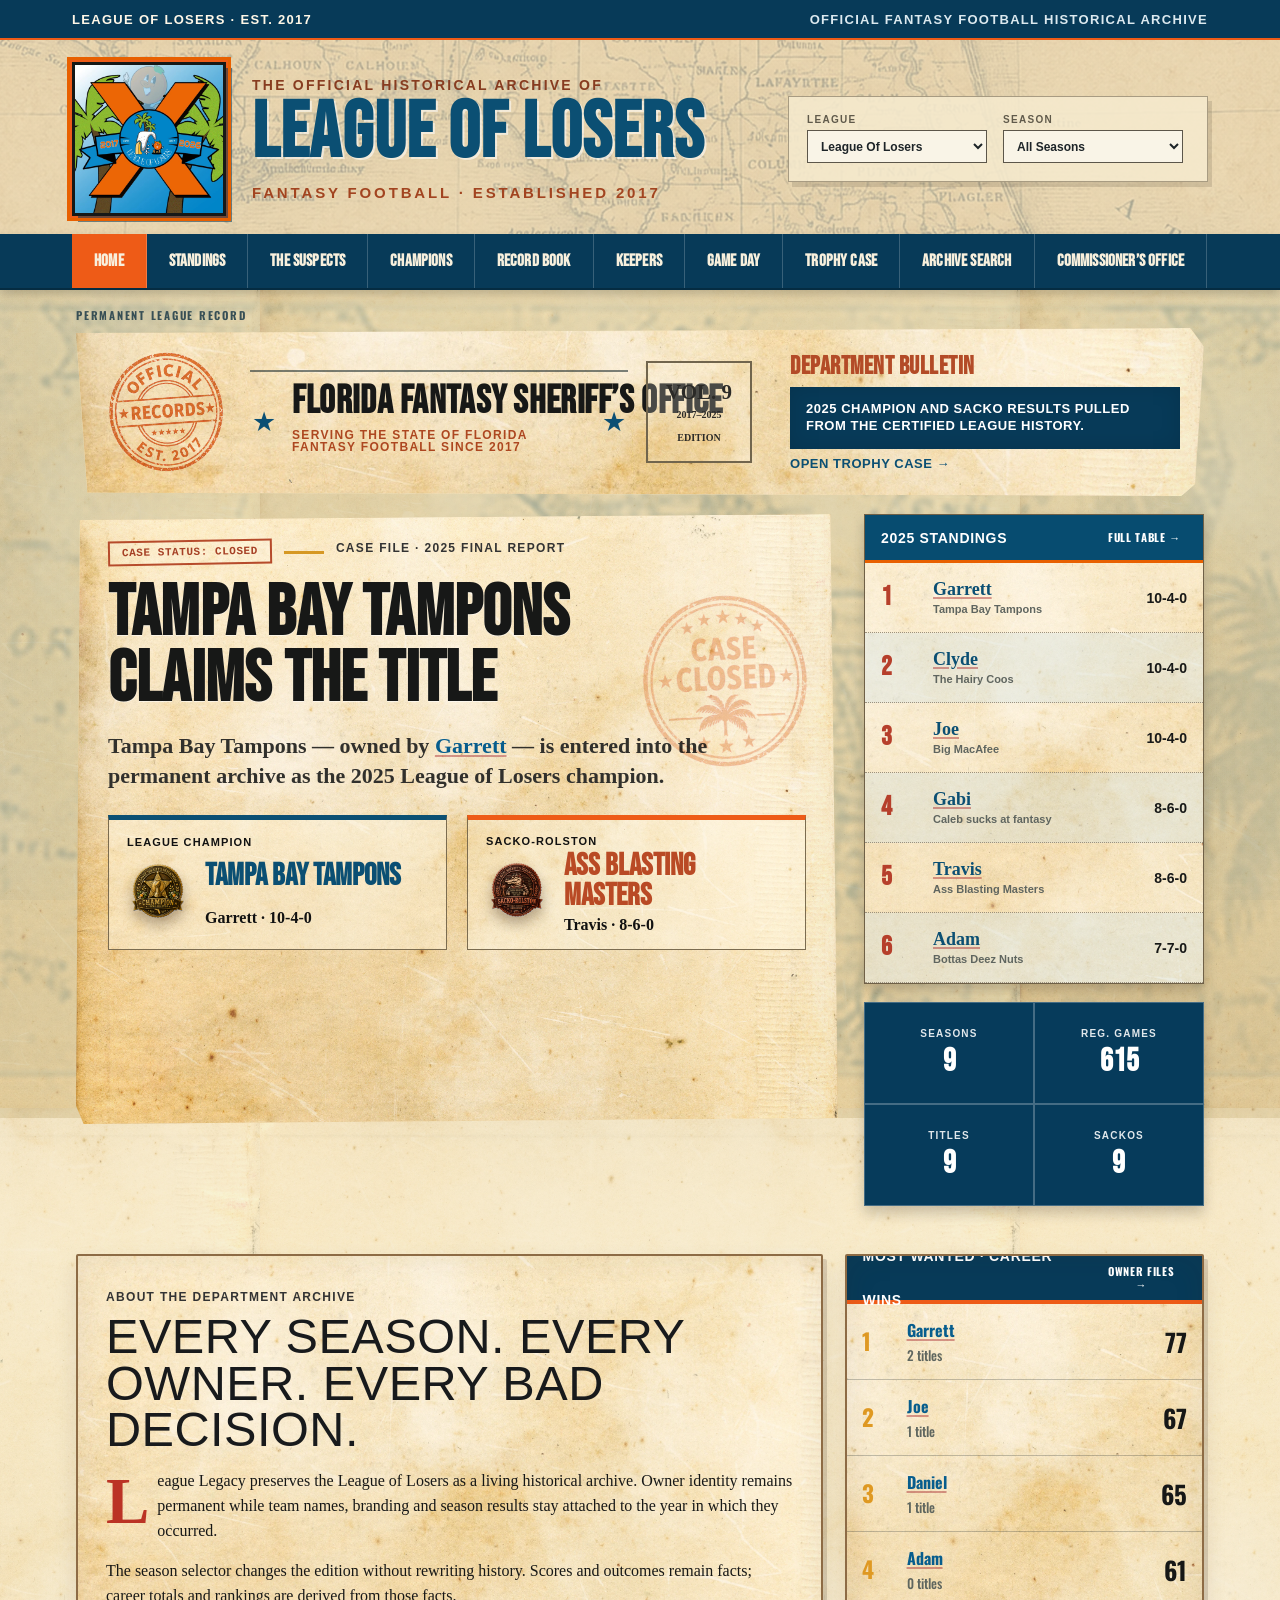
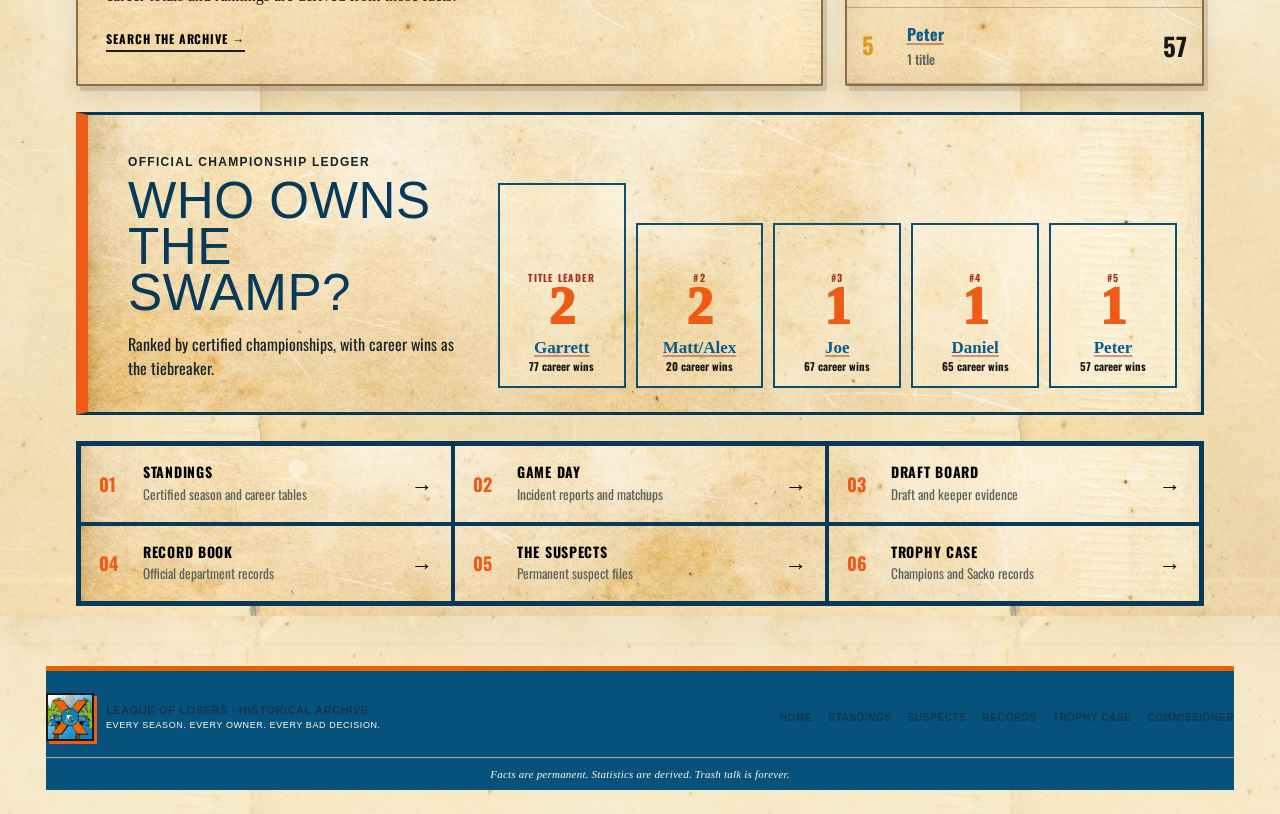
==== commit 6cbd2b73: "Mobile cleanup" ====
--- a/index.html
+++ b/index.html
@@ -5,7 +5,8 @@
   <meta name="viewport" content="width=device-width, initial-scale=1">
   <meta id="siteDescription" name="description" content="League of Losers — official fantasy football historical archive.">
   <title>League of Losers | Historical Archive</title>
-  <link rel="stylesheet" href="styles.css?v=2.5-case-closed-up">
+  <link rel="stylesheet" href="styles.css?v=2.9-mobile">
+  <link rel="stylesheet" href="responsive.css?v=3.7-home-record-parity">
 </head>
 <body>
   <a class="skip-link" href="#content">Skip to league content</a>
@@ -47,7 +48,7 @@
         <button class="nav-link" data-view="history">Champions</button>
         <button class="nav-link" data-view="records">Record Book</button>
         <button class="nav-link" data-view="transactions">Transactions</button>
-        <button class="nav-link" data-view="draft">Draft Board</button>
+        <button class="nav-link" data-view="draft">Keepers</button>
         <button class="nav-link" data-view="games">Game Day</button>
         <button class="nav-link" data-view="awards">Trophy Case</button>
         <button class="nav-link" data-view="search">Archive Search</button>
@@ -57,13 +58,6 @@
   </header>
 
   <main class="page-shell">
-    <div class="page-heading">
-      <div>
-        <p id="pageKicker" class="kicker">Official league archive</p>
-        <h1 id="pageTitle">Welcome to the Swamp</h1>
-      </div>
-      <button id="shareButton" class="office-button">Copy Page Link</button>
-    </div>
     <section id="content" class="content" tabindex="-1" aria-live="polite"></section>
   </main>
 
@@ -95,6 +89,6 @@
   <script src="data/game-data.js"></script>
   <script src="data/awards-data.js"></script>
   <script src="data/search-data.js"></script>
-  <script src="app.js?v=2.3"></script>
+  <script src="app.js?v=2.8-cleanup"></script>
 </body>
 </html>
--- a/styles.css
+++ b/styles.css
@@ -7011,9 +7011,18 @@
 }
 
 /* ======================================================================
-   GOLD MASTER V2.0 — approved production stamp assets
-   Uses the user-supplied transparent 2048px PNG stamps on the live Home.
+   GOLD MASTER V2.8 — canonical production theme cleanup
+   Consolidates the approved Home stamp placement, global masthead/nav,
+   page-shell spacing, and retired-header cleanup into one final layer.
+   Page-specific body themes remain unchanged below the navigation.
    ====================================================================== */
+
+/* Retired per-page title/share bar is removed from the DOM in V2.8. */
+.page-shell{
+  padding-top:24px!important;
+}
+
+/* Production Official Records stamp. */
 body.theme-florida-man.view-overview .lol-office-seal-img{
   content:url('assets/theme/official-records-final.png')!important;
   display:block!important;
@@ -7026,231 +7035,21 @@
   filter:none!important;
 }
 
-/* Retire every older pseudo-element stamp so only the supplied asset renders. */
+/* Retire every previous Case Closed implementation. */
 body.theme-florida-man.view-overview .lol-lead-story::before{
   content:none!important;
   display:none!important;
   background:none!important;
 }
-body.theme-florida-man.view-overview .lol-case-closed-img{
-  content:url('assets/theme/case-closed-final.png')!important;
-  display:block!important;
-  position:absolute!important;
-  right:5.2%!important;
-  top:11%!important;
-  width:190px!important;
-  height:190px!important;
-  object-fit:contain!important;
-  opacity:.30!important;
-  mix-blend-mode:multiply!important;
-  transform:rotate(-3deg)!important;
-  filter:none!important;
-  pointer-events:none!important;
-  z-index:1!important;
-}
-
-@media (max-width: 900px){
-  body.theme-florida-man.view-overview .lol-office-seal-img{
-    width:104px!important;
-    height:104px!important;
-  }
-  body.theme-florida-man.view-overview .lol-case-closed-img{
-    width:132px!important;
-    height:132px!important;
-    right:3%!important;
-    top:13%!important;
-    opacity:.24!important;
-  }
-}
-
-/* ======================================================================
-   GOLD MASTER V2.1 — Case Closed placement calibration
-   Keeps the approved production stamp, but anchors it in the upper-right
-   headline area without affecting the editorial deck or verdict cards.
-   ====================================================================== */
-body.theme-florida-man.view-overview .lol-lead-story{
+body.theme-florida-man.view-overview .lol-case-closed-img,
+body.theme-florida-man.view-overview .lol-case-closed-slot{
+  display:none!important;
+}
+
+/* One authoritative Case Closed anchor. */
+body.theme-florida-man.view-overview article.lol-lead-story{
   position:relative!important;
 }
-body.theme-florida-man.view-overview .lol-case-closed-img{
-  position:absolute!important;
-  inset:112px 52px auto auto!important;
-  left:auto!important;
-  bottom:auto!important;
-  width:180px!important;
-  height:180px!important;
-  margin:0!important;
-  padding:0!important;
-  display:block!important;
-  object-fit:contain!important;
-  opacity:.28!important;
-  mix-blend-mode:multiply!important;
-  transform:rotate(-3deg)!important;
-  transform-origin:center!important;
-  pointer-events:none!important;
-  z-index:3!important;
-}
-body.theme-florida-man.view-overview .lol-lead-story > h2{
-  max-width:76%!important;
-}
-body.theme-florida-man.view-overview .lol-lead-deck{
-  max-width:88%!important;
-}
-@media (max-width:1180px){
-  body.theme-florida-man.view-overview .lol-case-closed-img{
-    inset:118px 34px auto auto!important;
-    width:150px!important;
-    height:150px!important;
-  }
-  body.theme-florida-man.view-overview .lol-lead-story > h2{
-    max-width:78%!important;
-  }
-}
-@media (max-width:900px){
-  body.theme-florida-man.view-overview .lol-case-closed-img{
-    display:none!important;
-  }
-  body.theme-florida-man.view-overview .lol-lead-story > h2,
-  body.theme-florida-man.view-overview .lol-lead-deck{
-    max-width:100%!important;
-  }
-}
-
-
-/* ======================================================================
-   GOLD MASTER V2.2 — final header cleanup + anchored Case Closed slot
-   - Hide the redundant per-view heading/copy-link bar across all pages.
-   - Use a dedicated absolute stamp slot so legacy image rules cannot move it.
-   ====================================================================== */
-.page-heading{
-  display:none!important;
-}
-.page-shell{
-  padding-top:24px!important;
-}
-
-body.theme-florida-man.view-overview .lol-lead-story{
-  position:relative!important;
-}
-body.theme-florida-man.view-overview .lol-case-closed-slot{
-  position:absolute!important;
-  top:94px!important;
-  right:48px!important;
-  left:auto!important;
-  bottom:auto!important;
-  width:184px!important;
-  height:184px!important;
-  margin:0!important;
-  padding:0!important;
-  z-index:4!important;
-  pointer-events:none!important;
-}
-body.theme-florida-man.view-overview .lol-case-closed-slot img{
-  display:block!important;
-  width:100%!important;
-  height:100%!important;
-  max-width:none!important;
-  object-fit:contain!important;
-  opacity:.28!important;
-  mix-blend-mode:multiply!important;
-  transform:rotate(-3deg)!important;
-  filter:none!important;
-  position:static!important;
-  margin:0!important;
-  padding:0!important;
-}
-/* Ensure retired image implementation can never reappear. */
-body.theme-florida-man.view-overview .lol-case-closed-img{
-  display:none!important;
-}
-body.theme-florida-man.view-overview .lol-lead-story > h2{
-  max-width:72%!important;
-}
-body.theme-florida-man.view-overview .lol-lead-deck{
-  max-width:88%!important;
-}
-@media (max-width:1180px){
-  body.theme-florida-man.view-overview .lol-case-closed-slot{
-    top:104px!important;
-    right:30px!important;
-    width:148px!important;
-    height:148px!important;
-  }
-  body.theme-florida-man.view-overview .lol-lead-story > h2{
-    max-width:76%!important;
-  }
-}
-@media (max-width:900px){
-  body.theme-florida-man.view-overview .lol-case-closed-slot{
-    display:none!important;
-  }
-  body.theme-florida-man.view-overview .lol-lead-story > h2,
-  body.theme-florida-man.view-overview .lol-lead-deck{
-    max-width:100%!important;
-  }
-}
-
-/* ======================================================================
-   GOLD MASTER V2.3 — definitive Case Closed anchor
-   A dedicated background-only element avoids all legacy image positioning.
-   ====================================================================== */
-body.theme-florida-man.view-overview .lol-lead-story::before{
-  content:none!important;
-  display:none!important;
-  background:none!important;
-}
-body.theme-florida-man.view-overview .lol-case-closed-slot,
-body.theme-florida-man.view-overview .lol-case-closed-img{
-  display:none!important;
-}
-body.theme-florida-man.view-overview .lol-case-closed-anchor{
-  display:block!important;
-  position:absolute!important;
-  top:68px!important;
-  right:64px!important;
-  left:auto!important;
-  bottom:auto!important;
-  width:178px!important;
-  height:178px!important;
-  margin:0!important;
-  padding:0!important;
-  background-image:url('assets/theme/case-closed-final.png')!important;
-  background-repeat:no-repeat!important;
-  background-position:center!important;
-  background-size:contain!important;
-  opacity:.28!important;
-  mix-blend-mode:multiply!important;
-  transform:rotate(-3deg)!important;
-  transform-origin:center!important;
-  pointer-events:none!important;
-  z-index:8!important;
-}
-body.theme-florida-man.view-overview .lol-lead-story > h2{
-  max-width:70%!important;
-  padding-right:0!important;
-}
-body.theme-florida-man.view-overview .lol-lead-deck{
-  max-width:88%!important;
-}
-@media (max-width:1180px){
-  body.theme-florida-man.view-overview .lol-case-closed-anchor{
-    top:76px!important;
-    right:38px!important;
-    width:148px!important;
-    height:148px!important;
-  }
-  body.theme-florida-man.view-overview .lol-lead-story > h2{max-width:74%!important;}
-}
-@media (max-width:900px){
-  body.theme-florida-man.view-overview .lol-case-closed-anchor{display:none!important;}
-  body.theme-florida-man.view-overview .lol-lead-story > h2,
-  body.theme-florida-man.view-overview .lol-lead-deck{max-width:100%!important;}
-}
-
-/* ======================================================================
-   GOLD MASTER V2.4 — definitive Case Closed placement and spacing fix
-   The previous generic child rule forced the anchor back into normal flow
-   and stripped its background. This selector intentionally outranks it.
-   ====================================================================== */
 body.theme-florida-man.view-overview article.lol-lead-story > .lol-case-closed-anchor{
   display:block!important;
   position:absolute!important;
@@ -7282,17 +7081,190 @@
   max-width:88%!important;
   margin-top:0!important;
 }
-@media (max-width:1180px){
+
+/* ----------------------------------------------------------------------
+   Global League of Losers masthead — approved Home header is canonical.
+   ---------------------------------------------------------------------- */
+body.theme-florida-man .utility-strip{
+  height:40px!important;
+  background:#073a58!important;
+  border-bottom:2px solid #ee5b17!important;
+}
+body.theme-florida-man .utility-inner{
+  max-width:1500px!important;
+  height:40px!important;
+  padding:0 26px!important;
+  font:700 13px/40px Arial,sans-serif!important;
+  letter-spacing:.1em!important;
+}
+body.theme-florida-man .site-header{
+  position:relative!important;
+  min-height:0!important;
+  background-color:rgba(242,229,197,.90)!important;
+  background-image:
+    linear-gradient(rgba(244,233,205,.58),rgba(244,233,205,.58)),
+    url('assets/theme-v2/florida-archive-map-palms-v3.webp')!important;
+  background-repeat:no-repeat,no-repeat!important;
+  background-position:center,center 18%!important;
+  background-size:cover,2150px auto!important;
+  border:0!important;
+  box-shadow:none!important;
+}
+body.theme-florida-man .site-header::after{
+  display:block!important;
+  content:""!important;
+  position:absolute!important;
+  inset:0!important;
+  pointer-events:none!important;
+  background:url('assets/theme-v2/sheriff-badge-watermark.png') 66% 48%/185px auto no-repeat!important;
+  opacity:.17!important;
+}
+body.theme-florida-man .header-inner{
+  max-width:1500px!important;
+  min-height:194px!important;
+  padding:16px 26px 12px!important;
+  align-items:center!important;
+  position:relative!important;
+  z-index:1!important;
+}
+body.theme-florida-man .wordmark{
+  gap:26px!important;
+  align-items:center!important;
+  background:transparent!important;
+}
+body.theme-florida-man .wordmark::before,
+body.theme-florida-man .wordmark::after{
+  content:none!important;
+  display:none!important;
+  background:none!important;
+  border:0!important;
+  box-shadow:none!important;
+}
+body.theme-florida-man .archive-logo{
+  width:154px!important;
+  height:154px!important;
+  border:3px solid #171817!important;
+  border-radius:0!important;
+  box-shadow:6px 6px 0 rgba(7,58,88,.55),0 0 0 4px #ee5b17!important;
+}
+body.theme-florida-man .wordmark-copy{
+  gap:8px!important;
+  align-items:flex-start!important;
+  max-width:780px!important;
+}
+body.theme-florida-man .masthead-eyebrow{
+  color:#873c20!important;
+  font:800 14px/1 Arial,sans-serif!important;
+  letter-spacing:.16em!important;
+  text-transform:uppercase!important;
+  margin-bottom:0!important;
+}
+body.theme-florida-man .wordmark-copy strong{
+  display:block!important;
+  color:#0b4f73!important;
+  font-family:"Bebas Neue","PT Sans Narrow","Liberation Sans Narrow",sans-serif!important;
+  font-size:78px!important;
+  font-weight:700!important;
+  line-height:.88!important;
+  letter-spacing:.015em!important;
+  text-transform:uppercase!important;
+  white-space:nowrap!important;
+  text-shadow:2px 2px 0 rgba(255,255,255,.55)!important;
+}
+body.theme-florida-man .wordmark-copy small{
+  color:#a24420!important;
+  font:800 15px/1 Arial,sans-serif!important;
+  letter-spacing:.19em!important;
+  text-transform:uppercase!important;
+}
+body.theme-florida-man .header-controls{
+  width:420px!important;
+  padding:18px!important;
+  background:rgba(245,234,205,.88)!important;
+  border:1px solid rgba(76,63,43,.45)!important;
+  box-shadow:4px 5px 0 rgba(55,47,33,.14)!important;
+  gap:16px!important;
+}
+body.theme-florida-man .header-controls label{
+  font:800 10px/1 Arial,sans-serif!important;
+  letter-spacing:.13em!important;
+  color:#605a4b!important;
+}
+body.theme-florida-man .header-controls select{
+  min-width:180px!important;
+  height:33px!important;
+  border:1px solid #5c564a!important;
+  box-shadow:none!important;
+  background:#f9f4e7!important;
+  font-size:12px!important;
+}
+body.theme-florida-man .main-nav{
+  position:relative!important;
+  z-index:2!important;
+  background:#073a58!important;
+  border:0!important;
+  border-bottom:2px solid rgba(0,0,0,.25)!important;
+  box-shadow:0 5px 10px rgba(0,0,0,.18)!important;
+}
+body.theme-florida-man .nav-inner{
+  max-width:1500px!important;
+  padding:0 26px!important;
+}
+body.theme-florida-man .nav-link{
+  height:54px!important;
+  padding:0 22px!important;
+  font-family:"Bebas Neue","PT Sans Narrow","Liberation Sans Narrow",sans-serif!important;
+  font-size:17px!important;
+  font-weight:700!important;
+  letter-spacing:.01em!important;
+  border-right:1px solid rgba(255,255,255,.20)!important;
+  color:#f8f0dd!important;
+}
+body.theme-florida-man .nav-link:hover,
+body.theme-florida-man .nav-link:focus-visible,
+body.theme-florida-man .nav-link.active{
+  background:#ee5b17!important;
+}
+body.theme-florida-man .nav-link[data-view="transactions"]{
+  display:none!important;
+}
+
+/* Small polish: predictable focus treatment without changing layout. */
+body.theme-florida-man .nav-link:focus-visible,
+body.theme-florida-man .header-controls select:focus-visible{
+  outline:2px solid #f8f0dd!important;
+  outline-offset:-4px!important;
+}
+
+@media(max-width:1180px){
   body.theme-florida-man.view-overview article.lol-lead-story > .lol-case-closed-anchor{
-    top:104px!important;
-    right:36px!important;
+    top:76px!important;
+    right:28px!important;
     width:154px!important;
     height:154px!important;
   }
   body.theme-florida-man.view-overview article.lol-lead-story > h2{max-width:76%!important;}
 }
-@media (max-width:900px){
+@media(max-width:1100px){
+  body.theme-florida-man .wordmark-copy strong{font-size:70px!important;}
+  body.theme-florida-man .archive-logo{width:125px!important;height:125px!important;}
+}
+@media(max-width:900px){
+  body.theme-florida-man.view-overview .lol-office-seal-img{
+    width:104px!important;
+    height:104px!important;
+  }
   body.theme-florida-man.view-overview article.lol-lead-story > .lol-case-closed-anchor{display:none!important;}
   body.theme-florida-man.view-overview article.lol-lead-story > h2,
   body.theme-florida-man.view-overview article.lol-lead-story > .lol-lead-deck{max-width:100%!important;}
 }
+
+/* ================================================================
+   V3.5 — NAV LABEL + HOME RECORD LABEL ALIGNMENT
+   Keep Home's "PERMANENT LEAGUE RECORD" aligned with the same
+   content edge used by all other archive pages.
+   ================================================================ */
+body.theme-florida-man.view-overview .lol-edition-banner::before{
+  margin-left:0!important;
+  margin-right:0!important;
+}
--- a/responsive.css
+++ b/responsive.css
@@ -0,0 +1,1292 @@
+/* ======================================================================
+   League of Losers — Responsive Production Pass
+   Desktop design remains canonical. This file only adapts <= 1024px.
+   ====================================================================== */
+
+html,body{max-width:100%;overflow-x:hidden}
+img,svg,video,canvas{max-width:100%;height:auto}
+button,select,a{touch-action:manipulation}
+
+@media (max-width:1024px){
+  body.theme-florida-man .header-inner,
+  body.theme-florida-man .nav-inner,
+  body.theme-florida-man .page-shell,
+  body.theme-florida-man .utility-inner,
+  body.theme-florida-man .footer-main{
+    width:100%!important;
+    max-width:none!important;
+    box-sizing:border-box!important;
+  }
+  body.theme-florida-man .page-shell{padding-left:20px!important;padding-right:20px!important}
+
+  /* keep wide data useful rather than crushing columns */
+  body.theme-florida-man table{min-width:680px}
+  body.theme-florida-man .table-wrap,
+  body.theme-florida-man .standings-table-wrap,
+  body.theme-florida-man .record-table-wrap,
+  body.theme-florida-man .draft-table-wrap,
+  body.theme-florida-man .game-table-wrap{overflow-x:auto!important;-webkit-overflow-scrolling:touch!important}
+}
+
+@media (max-width:760px){
+  /* Utility strip */
+  body.theme-florida-man .utility-strip{height:auto!important;min-height:34px!important}
+  body.theme-florida-man .utility-inner{
+    min-height:34px!important;height:auto!important;padding:8px 14px!important;
+    display:flex!important;align-items:center!important;justify-content:center!important;
+    font-size:10px!important;line-height:1.2!important;text-align:center!important;letter-spacing:.08em!important;
+  }
+  body.theme-florida-man .utility-right{display:none!important}
+
+  /* Global masthead — compact but still the approved Home design */
+  body.theme-florida-man .site-header{
+    background-position:center,center 18%!important;
+    background-size:cover,1050px auto!important;
+  }
+  body.theme-florida-man .site-header::after{
+    background-position:82% 31%!important;background-size:110px auto!important;opacity:.11!important;
+  }
+  body.theme-florida-man .header-inner{
+    min-height:0!important;padding:16px 16px 14px!important;
+    display:grid!important;grid-template-columns:1fr!important;gap:16px!important;align-items:start!important;
+  }
+  body.theme-florida-man .wordmark{
+    width:100%!important;display:grid!important;grid-template-columns:84px minmax(0,1fr)!important;
+    gap:16px!important;align-items:center!important;
+  }
+  body.theme-florida-man .archive-logo{
+    width:82px!important;height:82px!important;border-width:2px!important;
+    box-shadow:4px 4px 0 rgba(7,58,88,.55),0 0 0 3px #ee5b17!important;
+  }
+  body.theme-florida-man .wordmark-copy{min-width:0!important;gap:5px!important}
+  body.theme-florida-man .masthead-eyebrow{font-size:9px!important;letter-spacing:.11em!important;white-space:normal!important}
+  body.theme-florida-man .wordmark-copy strong{
+    font-size:clamp(38px,11vw,56px)!important;line-height:.86!important;white-space:normal!important;
+    overflow-wrap:normal!important;word-break:normal!important;text-wrap:balance!important;
+  }
+  body.theme-florida-man .wordmark-copy small{font-size:9px!important;line-height:1.2!important;letter-spacing:.11em!important}
+
+  /* Filters become a compact two-column control card */
+  body.theme-florida-man .header-controls{
+    position:static!important;transform:none!important;width:100%!important;max-width:none!important;
+    padding:12px!important;display:grid!important;grid-template-columns:minmax(0,1fr) minmax(0,1fr)!important;
+    gap:10px!important;box-sizing:border-box!important;
+  }
+  body.theme-florida-man .header-controls label{min-width:0!important;gap:5px!important}
+  body.theme-florida-man .header-controls select{
+    width:100%!important;min-width:0!important;height:42px!important;font-size:16px!important;padding:0 8px!important;
+  }
+
+  /* Navigation stays one row and swipeable, avoiding a giant mobile menu */
+  body.theme-florida-man .main-nav{position:relative!important}
+  body.theme-florida-man .nav-inner{
+    display:flex!important;flex-wrap:nowrap!important;overflow-x:auto!important;overflow-y:hidden!important;
+    -webkit-overflow-scrolling:touch!important;scroll-snap-type:x proximity!important;
+    padding:0 8px!important;scrollbar-width:none!important;
+  }
+  body.theme-florida-man .nav-inner::-webkit-scrollbar{display:none!important}
+  body.theme-florida-man .nav-link{
+    flex:0 0 auto!important;height:48px!important;min-height:48px!important;padding:0 15px!important;
+    font-size:15px!important;white-space:nowrap!important;scroll-snap-align:start!important;
+  }
+
+  body.theme-florida-man .page-shell{padding:14px 12px 42px!important}
+  body.theme-florida-man .content{min-width:0!important}
+
+  /* Home front page */
+  body.theme-florida-man.view-overview{
+    background-position:center top,center 130px!important;background-size:cover,1080px auto!important;
+  }
+  body.theme-florida-man.view-overview .lol-front-page-v2{gap:14px!important}
+  body.theme-florida-man.view-overview .lol-edition-paper{
+    min-height:0!important;display:grid!important;grid-template-columns:72px minmax(0,1fr)!important;
+    gap:12px!important;padding:15px!important;clip-path:none!important;align-items:start!important;
+  }
+  body.theme-florida-man.view-overview .lol-edition-paper::before{display:none!important}
+  body.theme-florida-man.view-overview .lol-office-seal-img{width:68px!important;height:68px!important;align-self:start!important}
+  body.theme-florida-man.view-overview .lol-office-title{
+    grid-template-columns:16px minmax(0,1fr) 16px!important;gap:7px!important;padding-top:8px!important;
+  }
+  body.theme-florida-man.view-overview .lol-office-title>span{font-size:17px!important}
+  body.theme-florida-man.view-overview .lol-office-title h2{
+    font-size:clamp(28px,8vw,40px)!important;white-space:normal!important;line-height:.95!important;
+  }
+  body.theme-florida-man.view-overview .lol-office-title p{font-size:10px!important;line-height:1.2!important;letter-spacing:.07em!important}
+  body.theme-florida-man.view-overview .lol-volume-box{
+    grid-column:1!important;grid-row:2!important;width:68px!important;min-height:68px!important;padding:7px 4px!important;
+  }
+  body.theme-florida-man.view-overview .lol-volume-box b{font-size:14px!important}
+  body.theme-florida-man.view-overview .lol-volume-box span,body.theme-florida-man.view-overview .lol-volume-box small{font-size:9px!important}
+  body.theme-florida-man.view-overview .lol-breaking-strip{
+    grid-column:2!important;grid-row:2!important;padding:0!important;align-self:stretch!important;
+  }
+  body.theme-florida-man.view-overview .lol-breaking-strip strong{font-size:20px!important}
+  body.theme-florida-man.view-overview .lol-breaking-strip span{padding:10px 11px!important;font-size:11px!important;line-height:1.3!important}
+  body.theme-florida-man.view-overview .lol-breaking-strip button{font-size:11px!important;min-height:40px!important}
+
+  body.theme-florida-man.view-overview .lol-front-grid-v2,
+  body.theme-florida-man.view-overview .lol-mid-grid-v2{
+    display:grid!important;grid-template-columns:1fr!important;gap:14px!important;
+  }
+  body.theme-florida-man.view-overview .lol-lead-story{
+    min-height:0!important;padding:20px 18px 22px!important;clip-path:none!important;
+  }
+  body.theme-florida-man.view-overview .lol-lead-story::before,
+  body.theme-florida-man.view-overview .lol-lead-story::after,
+  body.theme-florida-man.view-overview article.lol-lead-story>.lol-case-closed-anchor{display:none!important}
+  body.theme-florida-man.view-overview .lol-case-meta{flex-wrap:wrap!important;margin-bottom:12px!important}
+  body.theme-florida-man.view-overview .lol-lead-story>h2{
+    max-width:100%!important;font-size:clamp(42px,13vw,66px)!important;line-height:.9!important;margin-bottom:14px!important;
+  }
+  body.theme-florida-man.view-overview .lol-lead-deck{
+    max-width:100%!important;font-size:18px!important;line-height:1.42!important;margin-bottom:18px!important;
+  }
+  body.theme-florida-man.view-overview .lol-verdict-grid{grid-template-columns:1fr!important;gap:12px!important}
+  body.theme-florida-man.view-overview .lol-verdict-card{
+    min-height:118px!important;grid-template-columns:56px minmax(0,1fr)!important;padding:13px 14px!important;
+  }
+  body.theme-florida-man.view-overview .lol-verdict-card>strong{font-size:28px!important}
+  body.theme-florida-man.view-overview .lol-verdict-card>small{font-size:15px!important}
+
+  body.theme-florida-man.view-overview .lol-standings-snapshot li{
+    grid-template-columns:32px minmax(0,1fr) auto!important;padding:9px 12px!important;gap:8px!important;
+  }
+  body.theme-florida-man.view-overview .lol-standings-snapshot li a{font-size:16px!important}
+  body.theme-florida-man.view-overview .lol-archive-totals{grid-template-columns:1fr 1fr!important}
+  body.theme-florida-man.view-overview .lol-archive-totals>div{min-height:84px!important}
+  body.theme-florida-man.view-overview .lol-archive-totals strong{font-size:34px!important}
+
+  /* General cards/grids: collapse dense desktop structures gracefully */
+  body.theme-florida-man .dashboard-grid,
+  body.theme-florida-man .summary-grid,
+  body.theme-florida-man .record-grid,
+  body.theme-florida-man .awards-grid,
+  body.theme-florida-man .archive-grid,
+  body.theme-florida-man .search-grid,
+  body.theme-florida-man .office-grid,
+  body.theme-florida-man .draft-grid,
+  body.theme-florida-man .game-grid{
+    grid-template-columns:1fr!important;
+  }
+
+  /* Forms */
+  body.theme-florida-man input,
+  body.theme-florida-man select,
+  body.theme-florida-man textarea,
+  body.theme-florida-man button{max-width:100%}
+  body.theme-florida-man input:not([type="checkbox"]):not([type="radio"]),
+  body.theme-florida-man select,
+  body.theme-florida-man textarea{font-size:16px!important}
+
+  /* Tables become horizontal swipe areas instead of crushed unreadable columns */
+  body.theme-florida-man .table-wrap,
+  body.theme-florida-man .standings-table-wrap,
+  body.theme-florida-man .record-table-wrap,
+  body.theme-florida-man .draft-table-wrap,
+  body.theme-florida-man .game-table-wrap,
+  body.theme-florida-man .paper-panel:has(table){
+    overflow-x:auto!important;-webkit-overflow-scrolling:touch!important;
+  }
+  body.theme-florida-man table{min-width:620px!important;font-size:12px!important}
+  body.theme-florida-man th,body.theme-florida-man td{padding-left:8px!important;padding-right:8px!important}
+
+  /* Footer */
+  body.theme-florida-man .footer-main{padding:22px 14px!important;gap:18px!important;flex-direction:column!important;align-items:flex-start!important}
+  body.theme-florida-man .footer-nav{display:flex!important;flex-wrap:wrap!important;gap:10px 16px!important}
+}
+
+@media (max-width:480px){
+  body.theme-florida-man .header-inner{padding:14px 12px 12px!important;gap:14px!important}
+  body.theme-florida-man .wordmark{grid-template-columns:68px minmax(0,1fr)!important;gap:12px!important}
+  body.theme-florida-man .archive-logo{width:66px!important;height:66px!important}
+  body.theme-florida-man .masthead-eyebrow{display:none!important}
+  body.theme-florida-man .wordmark-copy strong{font-size:clamp(34px,11vw,46px)!important}
+  body.theme-florida-man .wordmark-copy small{font-size:8px!important;letter-spacing:.08em!important}
+  body.theme-florida-man .header-controls{padding:10px!important;gap:8px!important}
+  body.theme-florida-man .nav-link{height:46px!important;min-height:46px!important;padding:0 13px!important;font-size:14px!important}
+  body.theme-florida-man .page-shell{padding:12px 9px 36px!important}
+
+  body.theme-florida-man.view-overview .lol-edition-paper{grid-template-columns:1fr!important;padding:14px!important}
+  body.theme-florida-man.view-overview .lol-office-seal-img{width:76px!important;height:76px!important;justify-self:center!important}
+  body.theme-florida-man.view-overview .lol-office-title{grid-column:1!important;text-align:center!important}
+  body.theme-florida-man.view-overview .lol-volume-box{grid-column:1!important;grid-row:auto!important;justify-self:center!important;width:88px!important}
+  body.theme-florida-man.view-overview .lol-breaking-strip{grid-column:1!important;grid-row:auto!important}
+  body.theme-florida-man.view-overview .lol-breaking-strip strong{text-align:center!important}
+  body.theme-florida-man.view-overview .lol-breaking-strip button{justify-self:center!important}
+  body.theme-florida-man.view-overview .lol-lead-story{padding:18px 14px 20px!important}
+  body.theme-florida-man.view-overview .lol-lead-story>h2{font-size:clamp(38px,13vw,54px)!important}
+  body.theme-florida-man.view-overview .lol-lead-deck{font-size:17px!important}
+  body.theme-florida-man.view-overview .lol-archive-totals{grid-template-columns:1fr!important}
+
+  body.theme-florida-man table{min-width:580px!important}
+}
+
+/* ======================================================================
+   V3 mobile-first stabilization — preserve all content, reflow instead of shrink.
+   Desktop remains untouched (>760px).
+   ====================================================================== */
+@media (max-width:760px){
+  *,*::before,*::after{box-sizing:border-box}
+  html,body{width:100%;max-width:100%;overflow-x:hidden!important}
+  body.theme-florida-man{min-width:0!important}
+  body.theme-florida-man .site-header,
+  body.theme-florida-man .header-inner,
+  body.theme-florida-man .main-nav,
+  body.theme-florida-man .nav-inner,
+  body.theme-florida-man .page-shell,
+  body.theme-florida-man .content,
+  body.theme-florida-man #content,
+  body.theme-florida-man main{min-width:0!important;max-width:100%!important}
+
+  /* Masthead: true phone composition, no clipped title or controls. */
+  body.theme-florida-man .header-inner{
+    width:100%!important;
+    padding:14px 12px 12px!important;
+    display:block!important;
+  }
+  body.theme-florida-man .wordmark{
+    width:100%!important;
+    height:auto!important;
+    min-height:0!important;
+    display:grid!important;
+    grid-template-columns:64px minmax(0,1fr)!important;
+    gap:11px!important;
+    align-items:center!important;
+    overflow:visible!important;
+  }
+  body.theme-florida-man .archive-logo{
+    width:62px!important;height:78px!important;
+    object-fit:cover!important;
+    justify-self:start!important;
+  }
+  body.theme-florida-man .wordmark-copy{
+    min-width:0!important;width:100%!important;display:block!important;
+  }
+  body.theme-florida-man .masthead-eyebrow{
+    display:block!important;
+    font-size:8px!important;line-height:1.15!important;letter-spacing:.08em!important;
+    white-space:normal!important;margin:0 0 4px!important;
+  }
+  body.theme-florida-man .wordmark-copy strong{
+    display:block!important;width:100%!important;max-width:100%!important;
+    font-size:clamp(28px,9vw,38px)!important;line-height:.9!important;
+    letter-spacing:-.045em!important;white-space:normal!important;
+    overflow:visible!important;text-overflow:clip!important;overflow-wrap:normal!important;
+  }
+  body.theme-florida-man .wordmark-copy small{
+    display:block!important;margin-top:6px!important;
+    font-size:8px!important;line-height:1.2!important;letter-spacing:.08em!important;
+    white-space:normal!important;overflow-wrap:anywhere!important;
+  }
+  body.theme-florida-man .header-controls{
+    position:static!important;inset:auto!important;transform:none!important;
+    width:100%!important;max-width:100%!important;margin:14px 0 0!important;
+    display:grid!important;grid-template-columns:1fr!important;gap:9px!important;padding:10px!important;
+  }
+  body.theme-florida-man .header-controls label{width:100%!important;min-width:0!important}
+  body.theme-florida-man .header-controls select{width:100%!important;max-width:100%!important;min-width:0!important;height:44px!important}
+
+  /* Keep every destination available with a horizontal swipe nav. */
+  body.theme-florida-man .nav-inner{
+    width:100%!important;max-width:100%!important;padding:0!important;
+    justify-content:flex-start!important;overflow-x:auto!important;overflow-y:hidden!important;
+  }
+  body.theme-florida-man .nav-link{
+    flex:0 0 auto!important;min-width:max-content!important;
+    height:48px!important;padding:0 15px!important;font-size:13px!important;
+  }
+
+  body.theme-florida-man .page-shell{
+    width:100%!important;padding:12px 10px 42px!important;overflow:visible!important;
+  }
+  body.theme-florida-man .content,
+  body.theme-florida-man #content{width:100%!important;overflow:visible!important}
+
+  /* Universal mobile safety: no component may silently push the page wider. */
+  body.theme-florida-man .paper-panel,
+  body.theme-florida-man section,
+  body.theme-florida-man article,
+  body.theme-florida-man aside,
+  body.theme-florida-man header,
+  body.theme-florida-man form,
+  body.theme-florida-man .owner-directory-front,
+  body.theme-florida-man .owner-directory-mast,
+  body.theme-florida-man .suspect-toolbar,
+  body.theme-florida-man .owner-directory-stats,
+  body.theme-florida-man .wanted-grid,
+  body.theme-florida-man .case-folder-card{
+    max-width:100%!important;min-width:0!important;
+  }
+  body.theme-florida-man h1,body.theme-florida-man h2,body.theme-florida-man h3,
+  body.theme-florida-man p,body.theme-florida-man strong,body.theme-florida-man small,
+  body.theme-florida-man span,body.theme-florida-man a{
+    overflow-wrap:anywhere;
+  }
+
+  /* Suspects: keep the complete directory, but make each control/card phone-native. */
+  body.theme-florida-man.view-managers .owner-directory-mast{
+    display:grid!important;grid-template-columns:1fr!important;gap:16px!important;
+    padding:20px 16px!important;
+  }
+  body.theme-florida-man.view-managers .owner-directory-mast>div:first-child{min-width:0!important}
+  body.theme-florida-man.view-managers .owner-directory-mast h2{
+    font-size:clamp(42px,14vw,62px)!important;line-height:.88!important;white-space:normal!important;
+  }
+  body.theme-florida-man.view-managers .owner-directory-mast p{
+    max-width:100%!important;font-size:16px!important;line-height:1.35!important;
+  }
+  body.theme-florida-man.view-managers .directory-seal{
+    justify-self:start!important;max-width:100%!important;transform:none!important;
+  }
+  body.theme-florida-man.view-managers .suspect-toolbar{
+    display:grid!important;grid-template-columns:1fr!important;gap:12px!important;padding:13px!important;
+  }
+  body.theme-florida-man.view-managers .suspect-status,
+  body.theme-florida-man.view-managers .suspect-search,
+  body.theme-florida-man.view-managers .suspect-sort{width:100%!important;min-width:0!important}
+  body.theme-florida-man.view-managers .suspect-filter-buttons{
+    width:100%!important;display:grid!important;grid-template-columns:1fr 1fr!important;border-radius:7px!important;
+  }
+  body.theme-florida-man.view-managers .suspect-filter-buttons button{
+    min-width:0!important;min-height:44px!important;padding:9px 7px!important;border-radius:4px!important;
+  }
+  body.theme-florida-man.view-managers .suspect-search input,
+  body.theme-florida-man.view-managers .suspect-sort select{width:100%!important;height:44px!important}
+  body.theme-florida-man.view-managers .suspect-count{width:100%!important;border-left:0!important;padding:4px 0!important;white-space:normal!important}
+  body.theme-florida-man.view-managers .owner-directory-stats{grid-template-columns:1fr 1fr!important}
+  body.theme-florida-man.view-managers .owner-directory-stats article{min-width:0!important;padding:11px!important}
+  body.theme-florida-man.view-managers .wanted-grid{grid-template-columns:1fr!important;gap:22px!important}
+  body.theme-florida-man.view-managers .case-folder-card{
+    width:100%!important;aspect-ratio:auto!important;min-height:0!important;
+    display:grid!important;grid-template-columns:112px minmax(0,1fr)!important;
+    clip-path:none!important;border-radius:8px!important;overflow:hidden!important;
+  }
+  body.theme-florida-man.view-managers .case-photo-panel{margin:44px 0 14px 12px!important;min-height:220px!important}
+  body.theme-florida-man.view-managers .case-details{padding:20px 14px 16px!important;min-width:0!important}
+  body.theme-florida-man.view-managers .case-details h3,
+  body.theme-florida-man.view-managers .case-franchise strong{white-space:normal!important;overflow:visible!important;text-overflow:clip!important}
+  body.theme-florida-man.view-managers .case-details h3{font-size:27px!important}
+  body.theme-florida-man.view-managers .case-stats{grid-template-columns:1fr!important;gap:7px!important}
+  body.theme-florida-man.view-managers .case-stats>div{min-height:0!important;border-left:0!important;border-top:1px solid rgba(47,39,28,.35)!important;padding:7px 0 0!important}
+  body.theme-florida-man.view-managers .case-button{width:100%!important;min-width:0!important;min-height:44px!important}
+
+  /* Home: long single-column newspaper; keep all substantive information. */
+  body.theme-florida-man.view-overview .lol-front-page-v2{width:100%!important}
+  body.theme-florida-man.view-overview .lol-edition-paper{
+    width:100%!important;display:flex!important;flex-direction:column!important;gap:12px!important;padding:16px!important;
+  }
+  body.theme-florida-man.view-overview .lol-office-seal-img{width:78px!important;height:78px!important;align-self:center!important}
+  body.theme-florida-man.view-overview .lol-office-title{width:100%!important;text-align:center!important}
+  body.theme-florida-man.view-overview .lol-office-title h2{font-size:clamp(28px,9vw,40px)!important}
+  body.theme-florida-man.view-overview .lol-volume-box{align-self:center!important;width:92px!important}
+  body.theme-florida-man.view-overview .lol-breaking-strip{width:100%!important}
+  body.theme-florida-man.view-overview .lol-front-grid-v2,
+  body.theme-florida-man.view-overview .lol-mid-grid-v2{grid-template-columns:1fr!important;width:100%!important}
+  body.theme-florida-man.view-overview .lol-lead-story{width:100%!important;padding:18px 14px 20px!important}
+  body.theme-florida-man.view-overview .lol-lead-story>h2{font-size:clamp(38px,12vw,52px)!important;white-space:normal!important}
+  body.theme-florida-man.view-overview .lol-verdict-grid{grid-template-columns:1fr!important}
+  body.theme-florida-man.view-overview .lol-section-directory{grid-template-columns:1fr!important}
+
+  /* Dense information pages: preserve every column with an explicit scroll area. */
+  body.theme-florida-man .table-wrap,
+  body.theme-florida-man .standings-table-wrap,
+  body.theme-florida-man .record-table-wrap,
+  body.theme-florida-man .draft-table-wrap,
+  body.theme-florida-man .game-table-wrap,
+  body.theme-florida-man .paper-panel:has(table){
+    width:100%!important;max-width:100%!important;overflow-x:auto!important;overflow-y:visible!important;
+    -webkit-overflow-scrolling:touch!important;overscroll-behavior-inline:contain!important;
+  }
+  body.theme-florida-man table{width:max-content!important;min-width:720px!important;max-width:none!important}
+  body.theme-florida-man th,body.theme-florida-man td{white-space:nowrap!important}
+
+  /* Generic split layouts collapse to vertical without dropping content. */
+  body.theme-florida-man .standings-layout,
+  body.theme-florida-man .history-layout,
+  body.theme-florida-man .records-layout,
+  body.theme-florida-man .game-center-grid,
+  body.theme-florida-man .draft-grid,
+  body.theme-florida-man .awards-layout,
+  body.theme-florida-man .owner-feature-grid,
+  body.theme-florida-man .owner-history-grid,
+  body.theme-florida-man .archive-search-controls,
+  body.theme-florida-man .archive-search-results{grid-template-columns:1fr!important}
+
+  /* Tap targets */
+  body.theme-florida-man button,
+  body.theme-florida-man input:not([type=checkbox]):not([type=radio]),
+  body.theme-florida-man select{min-height:44px}
+}
+
+@media (max-width:430px){
+  body.theme-florida-man .utility-inner{font-size:9px!important;padding:7px 8px!important}
+  body.theme-florida-man .header-inner{padding-inline:9px!important}
+  body.theme-florida-man .wordmark{grid-template-columns:56px minmax(0,1fr)!important;gap:9px!important}
+  body.theme-florida-man .archive-logo{width:54px!important;height:68px!important}
+  body.theme-florida-man .wordmark-copy strong{font-size:clamp(26px,8.8vw,35px)!important}
+  body.theme-florida-man .header-controls{margin-top:11px!important;padding:9px!important}
+  body.theme-florida-man .page-shell{padding-inline:8px!important}
+  body.theme-florida-man.view-managers .owner-directory-stats{grid-template-columns:1fr!important}
+  body.theme-florida-man.view-managers .case-folder-card{grid-template-columns:96px minmax(0,1fr)!important}
+  body.theme-florida-man.view-managers .case-photo-panel{margin-left:8px!important}
+  body.theme-florida-man.view-managers .case-details{padding-inline:11px!important}
+}
+
+/* ======================================================================
+   V3.1 — Home masthead parity on mobile
+   Home has higher-specificity desktop masthead rules in styles.css. Mirror
+   the canonical mobile masthead here with equally specific selectors so the
+   Home header renders exactly like every other page below 760px.
+   ====================================================================== */
+@media (max-width:760px){
+  body.theme-florida-man.view-overview .site-header{
+    background-position:center,center 18%!important;
+    background-size:cover,1050px auto!important;
+  }
+  body.theme-florida-man.view-overview .header-inner{
+    width:100%!important;min-height:0!important;height:auto!important;
+    padding:14px 12px 12px!important;
+    display:block!important;grid-template-columns:none!important;gap:0!important;
+    align-items:initial!important;
+  }
+  body.theme-florida-man.view-overview .wordmark{
+    width:100%!important;height:auto!important;min-height:0!important;max-width:100%!important;
+    display:grid!important;grid-template-columns:64px minmax(0,1fr)!important;
+    gap:11px!important;align-items:center!important;overflow:visible!important;
+  }
+  body.theme-florida-man.view-overview .archive-logo{
+    width:62px!important;height:78px!important;min-width:0!important;max-width:62px!important;
+    object-fit:cover!important;justify-self:start!important;
+  }
+  body.theme-florida-man.view-overview .wordmark-copy{
+    min-width:0!important;width:100%!important;max-width:100%!important;
+    display:block!important;gap:0!important;align-items:initial!important;
+  }
+  body.theme-florida-man.view-overview .masthead-eyebrow{
+    display:block!important;font-size:8px!important;line-height:1.15!important;
+    letter-spacing:.08em!important;white-space:normal!important;margin:0 0 4px!important;
+  }
+  body.theme-florida-man.view-overview .wordmark-copy strong{
+    display:block!important;width:100%!important;max-width:100%!important;
+    font-size:clamp(28px,9vw,38px)!important;line-height:.9!important;
+    letter-spacing:-.045em!important;white-space:normal!important;
+    overflow:visible!important;text-overflow:clip!important;overflow-wrap:normal!important;
+  }
+  body.theme-florida-man.view-overview .wordmark-copy small{
+    display:block!important;margin-top:6px!important;
+    font-size:8px!important;line-height:1.2!important;letter-spacing:.08em!important;
+    white-space:normal!important;overflow-wrap:anywhere!important;
+  }
+  body.theme-florida-man.view-overview .header-controls{
+    position:static!important;inset:auto!important;transform:none!important;
+    width:100%!important;max-width:100%!important;margin:14px 0 0!important;
+    display:grid!important;grid-template-columns:1fr!important;gap:9px!important;
+    padding:10px!important;box-sizing:border-box!important;
+  }
+  body.theme-florida-man.view-overview .header-controls label{
+    width:100%!important;min-width:0!important;gap:5px!important;
+  }
+  body.theme-florida-man.view-overview .header-controls select{
+    width:100%!important;max-width:100%!important;min-width:0!important;
+    height:44px!important;font-size:16px!important;padding:0 8px!important;
+  }
+}
+
+@media (max-width:430px){
+  body.theme-florida-man.view-overview .header-inner{padding:14px 9px 12px!important}
+  body.theme-florida-man.view-overview .wordmark{
+    grid-template-columns:56px minmax(0,1fr)!important;gap:9px!important;
+  }
+  body.theme-florida-man.view-overview .archive-logo{
+    width:54px!important;height:68px!important;max-width:54px!important;
+  }
+  body.theme-florida-man.view-overview .wordmark-copy strong{
+    font-size:clamp(26px,8.8vw,35px)!important;
+  }
+  body.theme-florida-man.view-overview .header-controls{
+    margin-top:11px!important;padding:9px!important;
+  }
+}
+
+/* ========================================================================== 
+   V3.2 MOBILE FORMAT QA — final override layer
+   Desktop is intentionally untouched. These rules prioritize complete content,
+   readable wrapping and predictable vertical flow on phone-sized screens.
+   ========================================================================== */
+@media (max-width: 767px) {
+  /* Never split display headings into single letters/syllables. */
+  body.theme-florida-man h1,
+  body.theme-florida-man h2,
+  body.theme-florida-man h3,
+  body.theme-florida-man h4,
+  body.theme-florida-man .museum-kicker,
+  body.theme-florida-man .panel-heading h2,
+  body.theme-florida-man .document-code {
+    overflow-wrap: normal !important;
+    word-break: normal !important;
+    hyphens: none !important;
+    white-space: normal !important;
+    max-width: 100% !important;
+  }
+
+  body.theme-florida-man .page-shell,
+  body.theme-florida-man #content,
+  body.theme-florida-man .content,
+  body.theme-florida-man .paper-panel {
+    min-width: 0 !important;
+    max-width: 100% !important;
+  }
+
+  /* Common cards / modules: let content determine height instead of desktop geometry. */
+  body.theme-florida-man .paper-panel,
+  body.theme-florida-man .stat-card,
+  body.theme-florida-man .award-card,
+  body.theme-florida-man .search-result-card,
+  body.theme-florida-man .museum-plaque,
+  body.theme-florida-man .champion-nameplate,
+  body.theme-florida-man .award-ribbon-card,
+  body.theme-florida-man .season-honor {
+    height: auto !important;
+    max-height: none !important;
+  }
+
+  /* ---------------- Suspects directory ---------------- */
+  body.theme-florida-man.view-managers .wanted-grid {
+    display: grid !important;
+    visibility: visible !important;
+    opacity: 1 !important;
+    grid-template-columns: 1fr !important;
+    gap: 18px !important;
+    padding: 14px 0 24px !important;
+    width: 100% !important;
+  }
+  body.theme-florida-man.view-managers .case-folder-card {
+    display: grid !important;
+    visibility: visible !important;
+    opacity: 1 !important;
+    position: relative !important;
+    width: 100% !important;
+    max-width: none !important;
+    min-height: 0 !important;
+    aspect-ratio: auto !important;
+    grid-template-columns: 112px minmax(0,1fr) !important;
+    grid-template-rows: auto !important;
+    clip-path: none !important;
+    overflow: hidden !important;
+    border: 2px solid #30291f !important;
+    border-radius: 8px !important;
+    padding: 50px 10px 12px !important;
+    background-size: cover !important;
+  }
+  body.theme-florida-man.view-managers .case-folder-card::before,
+  body.theme-florida-man.view-managers .case-folder-card::after {
+    clip-path: none !important;
+    border-radius: 6px !important;
+  }
+  body.theme-florida-man.view-managers .folder-tab { display:none !important; }
+  body.theme-florida-man.view-managers .case-paperclip {
+    width: 28px !important;
+    height: 58px !important;
+    left: 8px !important;
+    top: 4px !important;
+  }
+  body.theme-florida-man.view-managers .case-number {
+    left: 45px !important;
+    top: 15px !important;
+    font-size: 14px !important;
+  }
+  body.theme-florida-man.view-managers .case-status-stamp {
+    right: 8px !important;
+    top: 8px !important;
+    width: 78px !important;
+    max-width: 28% !important;
+  }
+  body.theme-florida-man.view-managers .case-photo-panel {
+    position: relative !important;
+    inset: auto !important;
+    margin: 0 !important;
+    width: 104px !important;
+    min-height: 185px !important;
+    align-self: stretch !important;
+    border-width: 3px !important;
+  }
+  body.theme-florida-man.view-managers .case-character {
+    position:absolute !important;
+    inset: 4px 0 0 !important;
+    width:100% !important;
+    height:calc(100% - 4px) !important;
+  }
+  body.theme-florida-man.view-managers .case-details {
+    position: relative !important;
+    inset: auto !important;
+    display: flex !important;
+    flex-direction: column !important;
+    padding: 2px 4px 0 12px !important;
+    min-width: 0 !important;
+  }
+  body.theme-florida-man.view-managers .case-details h3 {
+    position: static !important;
+    margin: 0 0 7px !important;
+    font-size: 27px !important;
+    line-height: .95 !important;
+    overflow: visible !important;
+    text-overflow: clip !important;
+  }
+  body.theme-florida-man.view-managers .case-rule {
+    position: static !important;
+    margin: 0 0 8px !important;
+    min-height: 8px !important;
+  }
+  body.theme-florida-man.view-managers .case-franchise {
+    position: static !important;
+    height: auto !important;
+    padding: 0 0 9px !important;
+    margin-bottom: 9px !important;
+  }
+  body.theme-florida-man.view-managers .case-franchise strong {
+    margin-top: 4px !important;
+    font-size: 17px !important;
+    white-space: normal !important;
+    overflow: visible !important;
+  }
+  body.theme-florida-man.view-managers .case-stats {
+    position: static !important;
+    height: auto !important;
+    display: grid !important;
+    grid-template-columns: 1fr 1fr !important;
+    gap: 7px !important;
+    margin: 0 0 10px !important;
+  }
+  body.theme-florida-man.view-managers .case-stats > div {
+    display:flex !important;
+    min-width:0 !important;
+    padding:7px 5px !important;
+    border:1px solid rgba(47,37,26,.34) !important;
+  }
+  body.theme-florida-man.view-managers .case-stat-value,
+  body.theme-florida-man.view-managers .case-stat-value strong {
+    font-size: 18px !important;
+    line-height: 1 !important;
+  }
+  body.theme-florida-man.view-managers .case-stat-value svg {
+    width: 19px !important;
+    height: 19px !important;
+  }
+  body.theme-florida-man.view-managers .case-badge { display:none !important; }
+  body.theme-florida-man.view-managers .case-button {
+    position: static !important;
+    width: 100% !important;
+    height: 42px !important;
+    min-height: 42px !important;
+    margin-top: auto !important;
+    font-size: 11px !important;
+  }
+
+  /* ---------------- Trophy Case ---------------- */
+  body.theme-florida-man.view-awards .trophy-museum-hero {
+    display: grid !important;
+    grid-template-columns: 1fr !important;
+    gap: 16px !important;
+    padding: 20px 16px !important;
+    overflow: hidden !important;
+  }
+  body.theme-florida-man.view-awards .museum-hero-copy {
+    min-width: 0 !important;
+    width: 100% !important;
+  }
+  body.theme-florida-man.view-awards .museum-hero-copy h2 {
+    width: 100% !important;
+    margin: 6px 0 12px !important;
+    font-size: clamp(32px, 10.5vw, 44px) !important;
+    line-height: .92 !important;
+    letter-spacing: -.025em !important;
+    overflow: visible !important;
+  }
+  body.theme-florida-man.view-awards .museum-hero-copy > p:last-of-type {
+    font-size: 16px !important;
+    line-height: 1.45 !important;
+  }
+  body.theme-florida-man.view-awards .museum-hero-stats {
+    display:grid !important;
+    grid-template-columns:1fr 1fr !important;
+    gap:8px !important;
+  }
+  body.theme-florida-man.view-awards .museum-hero-object,
+  body.theme-florida-man.view-awards .trophy-header-seal {
+    position: static !important;
+    width: 100% !important;
+    min-height: 0 !important;
+    padding: 8px !important;
+    place-items: center !important;
+  }
+  body.theme-florida-man.view-awards .trophy-header-seal img,
+  body.theme-florida-man.view-awards .museum-hero-object img {
+    width: 170px !important;
+    max-width: 70vw !important;
+    height: auto !important;
+  }
+  body.theme-florida-man.view-awards .champion-wall-grid,
+  body.theme-florida-man.view-awards .museum-collection-grid,
+  body.theme-florida-man.view-awards .museum-plaque-grid,
+  body.theme-florida-man.view-awards .award-ribbon-grid,
+  body.theme-florida-man.view-awards .season-honors-grid {
+    grid-template-columns: 1fr !important;
+    width:100% !important;
+  }
+  body.theme-florida-man.view-awards .museum-plaque {
+    display:grid !important;
+    grid-template-columns: 48px minmax(0,1fr) !important;
+    min-height: 0 !important;
+    padding-bottom: 12px !important;
+  }
+  body.theme-florida-man.view-awards .museum-icon.official-seal-icon {
+    grid-column: 1 / -1 !important;
+    width: 130px !important;
+    height: auto !important;
+    min-height:0 !important;
+    justify-self:center !important;
+    padding:8px 0 !important;
+  }
+
+  /* ---------------- Home / record / history headings ---------------- */
+  body.theme-florida-man.view-overview .lol-lead-story > h2,
+  body.theme-florida-man.view-history .history-hero h2,
+  body.theme-florida-man.view-records .record-hero h2,
+  body.theme-florida-man .panel-heading h2 {
+    overflow-wrap: normal !important;
+    word-break: normal !important;
+    hyphens: none !important;
+  }
+
+  /* Footer: remove desktop minimum-height/spacing behavior. */
+  body.theme-florida-man .site-footer,
+  body.theme-florida-man footer {
+    min-height: 0 !important;
+    height: auto !important;
+    margin-top: 24px !important;
+  }
+  body.theme-florida-man .footer-inner {
+    display:grid !important;
+    grid-template-columns:1fr !important;
+    gap:12px !important;
+    padding:18px 12px !important;
+  }
+}
+
+@media (max-width: 430px) {
+  body.theme-florida-man.view-managers .case-folder-card {
+    grid-template-columns: 96px minmax(0,1fr) !important;
+    padding-left:8px !important;
+    padding-right:8px !important;
+  }
+  body.theme-florida-man.view-managers .case-photo-panel {
+    width: 90px !important;
+    min-height: 170px !important;
+  }
+  body.theme-florida-man.view-managers .case-details { padding-left:9px !important; }
+  body.theme-florida-man.view-managers .case-details h3 { font-size:24px !important; }
+  body.theme-florida-man.view-awards .museum-hero-copy h2 { font-size:36px !important; }
+}
+
+/* ========================================================================== 
+   V3.3 MOBILE POLISH — selector breathing room, unified module headers,
+   clean rail headings, and trophy hero reflow. Desktop remains untouched.
+   ========================================================================== */
+@media (max-width: 767px) {
+  /* Safari select controls need real inset space on the trailing edge. */
+  body.theme-florida-man .header-controls,
+  body.theme-florida-man.view-overview .header-controls {
+    padding: 10px 14px 10px 10px !important;
+    overflow: hidden !important;
+  }
+  body.theme-florida-man .header-controls label,
+  body.theme-florida-man.view-overview .header-controls label {
+    width: 100% !important;
+    min-width: 0 !important;
+    padding-right: 2px !important;
+  }
+  body.theme-florida-man .header-controls select,
+  body.theme-florida-man.view-overview .header-controls select {
+    display: block !important;
+    box-sizing: border-box !important;
+    width: 100% !important;
+    max-width: 100% !important;
+    min-width: 0 !important;
+    padding-left: 10px !important;
+    padding-right: 34px !important;
+    margin: 0 !important;
+  }
+
+  /* Home Most Wanted rail: no fixed-height clipping on a narrow viewport. */
+  body.theme-florida-man .lol-leaders-board .lol-rail-heading {
+    width: 100% !important;
+    height: auto !important;
+    min-height: 58px !important;
+    padding: 9px 12px 8px !important;
+    display: grid !important;
+    grid-template-columns: 1fr !important;
+    gap: 5px !important;
+    align-items: center !important;
+    justify-items: center !important;
+    text-align: center !important;
+    line-height: 1.15 !important;
+  }
+  body.theme-florida-man .lol-leaders-board .lol-rail-heading span {
+    display: block !important;
+    width: 100% !important;
+    font-size: 11px !important;
+    line-height: 1.15 !important;
+    white-space: normal !important;
+    overflow-wrap: normal !important;
+    word-break: normal !important;
+    text-align: center !important;
+  }
+  body.theme-florida-man .lol-leaders-board .lol-rail-heading button {
+    display: block !important;
+    width: auto !important;
+    min-height: 26px !important;
+    margin: 0 auto !important;
+    padding: 2px 6px !important;
+    font-size: 9px !important;
+    line-height: 1.15 !important;
+    white-space: nowrap !important;
+    justify-self: center !important;
+  }
+
+  /* Department module headers: orange star + title share one centered line.
+     Optional badge/subtitle gets its own centered second line. */
+  body.theme-florida-man .panel-heading:not(.standings-table-heading) {
+    width: auto !important;
+    min-height: 0 !important;
+    height: auto !important;
+    display: grid !important;
+    grid-template-columns: auto auto !important;
+    grid-template-rows: auto auto !important;
+    justify-content: center !important;
+    align-items: center !important;
+    column-gap: 8px !important;
+    row-gap: 7px !important;
+    padding: 13px 12px 11px !important;
+    text-align: center !important;
+  }
+  body.theme-florida-man .panel-heading:not(.standings-table-heading)::before {
+    grid-column: 1 !important;
+    grid-row: 1 !important;
+    align-self: center !important;
+    justify-self: end !important;
+    margin: 0 !important;
+    line-height: 1 !important;
+  }
+  body.theme-florida-man .panel-heading:not(.standings-table-heading) h2 {
+    grid-column: 2 !important;
+    grid-row: 1 !important;
+    justify-self: start !important;
+    align-self: center !important;
+    width: auto !important;
+    max-width: calc(100vw - 76px) !important;
+    margin: 0 !important;
+    padding: 0 !important;
+    font-size: clamp(20px, 6vw, 27px) !important;
+    line-height: 1.02 !important;
+    text-align: left !important;
+    white-space: normal !important;
+    overflow-wrap: normal !important;
+    word-break: normal !important;
+    hyphens: none !important;
+  }
+  body.theme-florida-man .panel-heading:not(.standings-table-heading) > span {
+    grid-column: 1 / -1 !important;
+    grid-row: 2 !important;
+    justify-self: center !important;
+    width: auto !important;
+    max-width: calc(100% - 16px) !important;
+    margin: 0 !important;
+    transform: none !important;
+    text-align: center !important;
+    white-space: normal !important;
+    line-height: 1.15 !important;
+  }
+  /* Headers without a secondary badge should not reserve an empty second row. */
+  body.theme-florida-man .panel-heading:not(.standings-table-heading):not(:has(> span)) {
+    grid-template-rows: auto !important;
+  }
+
+  /* Trophy Case hero: text first at full width, smaller seal underneath. */
+  body.theme-florida-man .trophy-museum-hero {
+    width: 100% !important;
+    max-width: 100% !important;
+    min-height: 0 !important;
+    display: flex !important;
+    flex-direction: column !important;
+    align-items: stretch !important;
+    gap: 16px !important;
+    padding: 20px 16px !important;
+    overflow: hidden !important;
+  }
+  body.theme-florida-man .trophy-museum-hero::before {
+    font-size: 9px !important;
+    right: -54px !important;
+    top: 16px !important;
+    opacity: .7 !important;
+  }
+  body.theme-florida-man .museum-hero-copy {
+    order: 1 !important;
+    display: block !important;
+    width: 100% !important;
+    max-width: 100% !important;
+    min-width: 0 !important;
+  }
+  body.theme-florida-man .museum-hero-copy .document-code,
+  body.theme-florida-man .museum-hero-copy .museum-kicker {
+    display: block !important;
+    width: 100% !important;
+    max-width: 100% !important;
+    white-space: normal !important;
+    overflow-wrap: normal !important;
+    word-break: normal !important;
+  }
+  body.theme-florida-man .museum-hero-copy h2 {
+    display: block !important;
+    width: 100% !important;
+    max-width: 100% !important;
+    margin: 7px 0 12px !important;
+    font-size: clamp(33px, 10vw, 42px) !important;
+    line-height: .92 !important;
+    letter-spacing: -.02em !important;
+    white-space: normal !important;
+    overflow-wrap: normal !important;
+    word-break: normal !important;
+    hyphens: none !important;
+  }
+  body.theme-florida-man .museum-hero-copy > p:last-of-type {
+    width: 100% !important;
+    max-width: 100% !important;
+    margin-bottom: 0 !important;
+    font-size: 16px !important;
+    line-height: 1.42 !important;
+    overflow-wrap: normal !important;
+    word-break: normal !important;
+  }
+  body.theme-florida-man .museum-hero-stats {
+    width: 100% !important;
+    display: grid !important;
+    grid-template-columns: 1fr 1fr !important;
+    gap: 8px !important;
+    margin-top: 16px !important;
+  }
+  body.theme-florida-man .museum-hero-stats span {
+    min-width: 0 !important;
+    padding: 8px !important;
+    white-space: normal !important;
+    line-height: 1.15 !important;
+  }
+  body.theme-florida-man .museum-hero-object,
+  body.theme-florida-man .museum-hero-object.official-hero-seal,
+  body.theme-florida-man .trophy-header-seal {
+    order: 2 !important;
+    position: static !important;
+    inset: auto !important;
+    width: 100% !important;
+    max-width: 100% !important;
+    min-width: 0 !important;
+    min-height: 0 !important;
+    margin: 0 !important;
+    padding: 12px !important;
+    display: flex !important;
+    flex-direction: column !important;
+    align-items: center !important;
+    justify-content: center !important;
+    gap: 6px !important;
+    border-width: 5px !important;
+  }
+  body.theme-florida-man .museum-hero-object img,
+  body.theme-florida-man .museum-hero-object.official-hero-seal img,
+  body.theme-florida-man .trophy-header-seal img {
+    position: static !important;
+    width: 118px !important;
+    max-width: 42vw !important;
+    height: auto !important;
+    max-height: 130px !important;
+    object-fit: contain !important;
+    margin: 0 auto !important;
+  }
+  body.theme-florida-man .museum-hero-object strong { font-size: 24px !important; }
+  body.theme-florida-man .museum-hero-object span { font-size: 9px !important; }
+}
+
+@media (max-width: 430px) {
+  body.theme-florida-man .header-controls,
+  body.theme-florida-man.view-overview .header-controls {
+    padding-right: 13px !important;
+  }
+  body.theme-florida-man .panel-heading:not(.standings-table-heading) h2 {
+    font-size: clamp(19px, 6vw, 25px) !important;
+    max-width: calc(100vw - 70px) !important;
+  }
+  body.theme-florida-man .museum-hero-stats { grid-template-columns: 1fr !important; }
+  body.theme-florida-man .museum-hero-object img,
+  body.theme-florida-man .museum-hero-object.official-hero-seal img,
+  body.theme-florida-man .trophy-header-seal img { width: 108px !important; }
+}
+
+/* ========================================================================== 
+   V3.4 MOBILE HEADER PARITY — one canonical phone masthead on every route.
+   Fixes asymmetric filter inset caused by width:100% + legacy sizing, and
+   removes Home-only mobile variance by applying the same geometry everywhere.
+   ========================================================================== */
+@media (max-width: 767px) {
+  body.theme-florida-man .header-inner,
+  body.theme-florida-man.view-overview .header-inner {
+    width: 100% !important;
+    max-width: 100% !important;
+    min-height: 0 !important;
+    height: auto !important;
+    padding: 12px 10px 10px !important;
+    display: block !important;
+  }
+
+  body.theme-florida-man .wordmark,
+  body.theme-florida-man.view-overview .wordmark {
+    width: 100% !important;
+    max-width: 100% !important;
+    height: auto !important;
+    min-height: 0 !important;
+    display: grid !important;
+    grid-template-columns: 56px minmax(0,1fr) !important;
+    gap: 9px !important;
+    align-items: center !important;
+    overflow: visible !important;
+  }
+
+  body.theme-florida-man .archive-logo,
+  body.theme-florida-man.view-overview .archive-logo {
+    width: 54px !important;
+    max-width: 54px !important;
+    height: 68px !important;
+    min-width: 0 !important;
+    object-fit: cover !important;
+    justify-self: start !important;
+  }
+
+  body.theme-florida-man .wordmark-copy,
+  body.theme-florida-man.view-overview .wordmark-copy {
+    width: 100% !important;
+    max-width: 100% !important;
+    min-width: 0 !important;
+    display: block !important;
+    gap: 0 !important;
+  }
+
+  body.theme-florida-man .masthead-eyebrow,
+  body.theme-florida-man.view-overview .masthead-eyebrow {
+    display: block !important;
+    margin: 0 0 3px !important;
+    font-size: 7px !important;
+    line-height: 1.12 !important;
+    letter-spacing: .075em !important;
+    white-space: normal !important;
+  }
+
+  body.theme-florida-man .wordmark-copy strong,
+  body.theme-florida-man.view-overview .wordmark-copy strong {
+    display: block !important;
+    width: 100% !important;
+    max-width: 100% !important;
+    margin: 0 !important;
+    font-size: clamp(25px, 8.4vw, 34px) !important;
+    line-height: .9 !important;
+    letter-spacing: -.04em !important;
+    white-space: normal !important;
+    overflow: visible !important;
+    text-overflow: clip !important;
+  }
+
+  body.theme-florida-man .wordmark-copy small,
+  body.theme-florida-man.view-overview .wordmark-copy small {
+    display: block !important;
+    margin: 5px 0 0 !important;
+    font-size: 7px !important;
+    line-height: 1.15 !important;
+    letter-spacing: .075em !important;
+    white-space: normal !important;
+  }
+
+  /* Use auto width inside the padded masthead rather than 100%; this prevents
+     Safari's control box from visually running into the right viewport edge. */
+  body.theme-florida-man .header-controls,
+  body.theme-florida-man.view-overview .header-controls {
+    position: static !important;
+    inset: auto !important;
+    transform: none !important;
+    box-sizing: border-box !important;
+    width: auto !important;
+    max-width: none !important;
+    min-width: 0 !important;
+    margin: 11px 2px 0 !important;
+    padding: 9px 10px !important;
+    display: grid !important;
+    grid-template-columns: 1fr !important;
+    gap: 8px !important;
+    overflow: visible !important;
+  }
+
+  body.theme-florida-man .header-controls label,
+  body.theme-florida-man.view-overview .header-controls label {
+    box-sizing: border-box !important;
+    width: 100% !important;
+    max-width: 100% !important;
+    min-width: 0 !important;
+    margin: 0 !important;
+    padding: 0 !important;
+  }
+
+  body.theme-florida-man .header-controls select,
+  body.theme-florida-man.view-overview .header-controls select {
+    display: block !important;
+    box-sizing: border-box !important;
+    width: 100% !important;
+    max-width: 100% !important;
+    min-width: 0 !important;
+    height: 42px !important;
+    margin: 0 !important;
+    padding: 0 34px 0 9px !important;
+    font-size: 16px !important;
+  }
+}
+
+@media (max-width: 430px) {
+  body.theme-florida-man .header-inner,
+  body.theme-florida-man.view-overview .header-inner {
+    padding-left: 10px !important;
+    padding-right: 10px !important;
+  }
+  body.theme-florida-man .header-controls,
+  body.theme-florida-man.view-overview .header-controls {
+    margin-left: 2px !important;
+    margin-right: 2px !important;
+    padding-left: 10px !important;
+    padding-right: 10px !important;
+  }
+}
+
+/* V3.5 — keep the Home record label on the same mobile content edge as every other page. */
+@media (max-width: 768px){
+  body.theme-florida-man.view-overview .lol-edition-banner::before{
+    margin-left:0!important;
+    margin-right:0!important;
+    padding-left:0!important;
+    transform:none!important;
+  }
+}
+
+/* ========================================================================== 
+   V3.6 MOBILE SHELL PARITY — exact Home/route header + nav + record-label lock.
+   ========================================================================== */
+@media (max-width: 760px) {
+  /* Home had higher-specificity desktop masthead typography. Force the exact
+     same phone utility treatment used by every other route. */
+  body.theme-florida-man.view-overview .utility-strip {
+    height: auto !important;
+    min-height: 34px !important;
+  }
+  body.theme-florida-man.view-overview .utility-inner {
+    width: 100% !important;
+    max-width: none !important;
+    min-height: 34px !important;
+    height: auto !important;
+    padding: 8px 14px !important;
+    display: flex !important;
+    align-items: center !important;
+    justify-content: center !important;
+    font: 700 10px/1.2 Arial, sans-serif !important;
+    letter-spacing: .08em !important;
+    text-align: center !important;
+  }
+
+  /* Home also retained its larger desktop nav because of .view-overview
+     specificity. Make nav geometry literally identical on all routes. */
+  body.theme-florida-man.view-overview .main-nav,
+  body.theme-florida-man .main-nav {
+    min-height: 48px !important;
+  }
+  body.theme-florida-man.view-overview .nav-inner,
+  body.theme-florida-man .nav-inner {
+    width: 100% !important;
+    max-width: 100% !important;
+    padding: 0 !important;
+    display: flex !important;
+    flex-wrap: nowrap !important;
+    justify-content: flex-start !important;
+    overflow-x: auto !important;
+    overflow-y: hidden !important;
+    -webkit-overflow-scrolling: touch !important;
+    scrollbar-width: none !important;
+  }
+  body.theme-florida-man.view-overview .nav-link,
+  body.theme-florida-man .nav-link {
+    flex: 0 0 auto !important;
+    min-width: max-content !important;
+    width: auto !important;
+    height: 48px !important;
+    min-height: 48px !important;
+    padding: 0 15px !important;
+    font-family: "Bebas Neue", "PT Sans Narrow", "Liberation Sans Narrow", sans-serif !important;
+    font-size: 13px !important;
+    font-weight: 700 !important;
+    line-height: 48px !important;
+    letter-spacing: .01em !important;
+    white-space: nowrap !important;
+  }
+
+  /* On Home the label was being drawn inside the first newspaper component,
+     which inherently shifted it right/down. Use the same .content::before
+     marker as every other route and remove the Home-only duplicate. */
+  body.theme-florida-man.view-overview .content::before {
+    content: "PERMANENT LEAGUE RECORD" !important;
+    display: block !important;
+    margin: 0 0 14px !important;
+    padding: 0 !important;
+    color: rgba(5,43,64,.65) !important;
+    font: 800 10px/1.2 "Arial Narrow", Impact, sans-serif !important;
+    letter-spacing: .18em !important;
+  }
+  body.theme-florida-man.view-overview .lol-edition-banner::before {
+    display: none !important;
+    content: none !important;
+  }
+}
+
+@media (max-width: 430px) {
+  body.theme-florida-man.view-overview .utility-inner,
+  body.theme-florida-man .utility-inner {
+    font-size: 9px !important;
+    padding: 7px 8px !important;
+  }
+  body.theme-florida-man.view-overview .nav-link,
+  body.theme-florida-man .nav-link {
+    height: 46px !important;
+    min-height: 46px !important;
+    line-height: 46px !important;
+    padding: 0 13px !important;
+    font-size: 12px !important;
+  }
+}
+
+/* ================================================================
+   V3.7 — HOME MOBILE RECORD-KICKER PARITY
+   Home retained a higher-specificity desktop .page-shell inset (30px),
+   so its shared PERMANENT LEAGUE RECORD marker sat farther right than
+   every other route. Lock the Home shell to the exact mobile shell inset.
+   ================================================================ */
+@media (max-width:760px){
+  body.theme-florida-man.view-overview .page-shell{
+    width:100%!important;
+    max-width:100%!important;
+    padding:12px 10px 42px!important;
+    overflow:visible!important;
+  }
+  body.theme-florida-man.view-overview .content::before{
+    margin:0 0 14px!important;
+    padding:0!important;
+  }
+}
